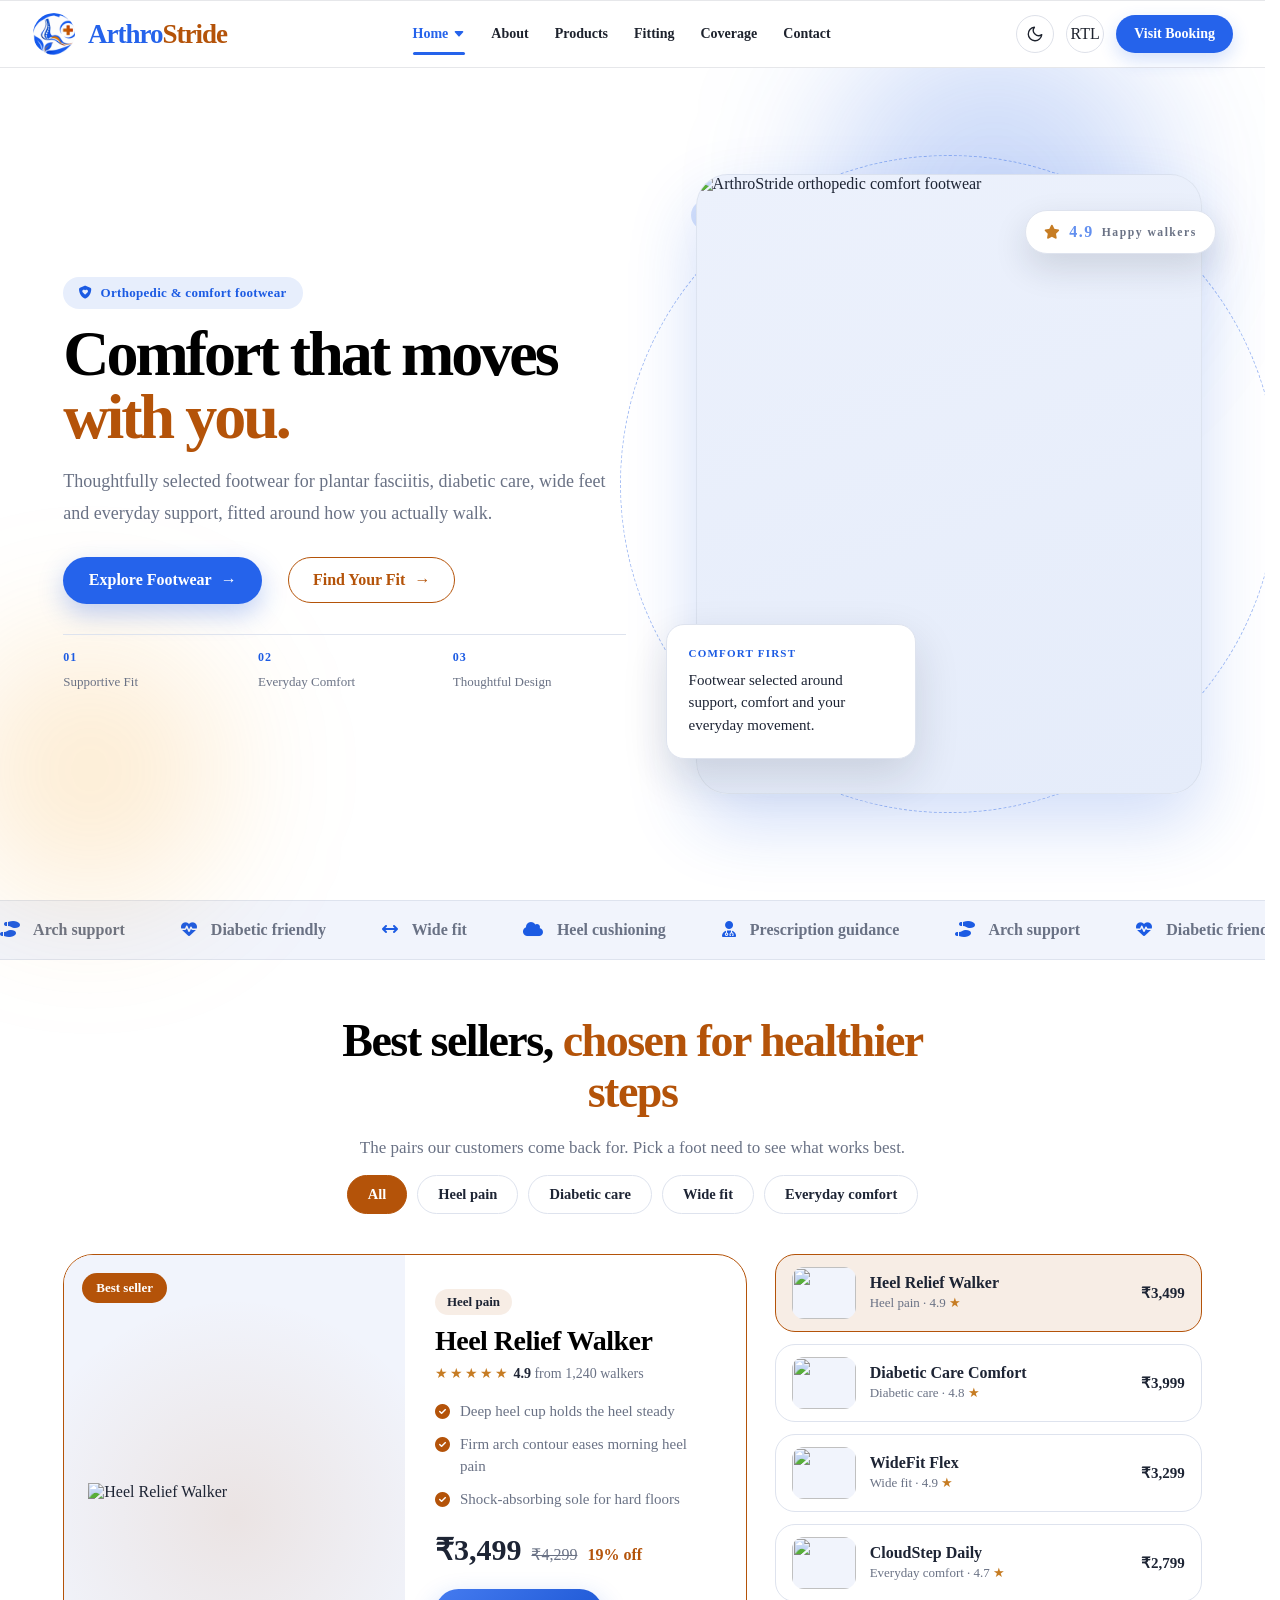
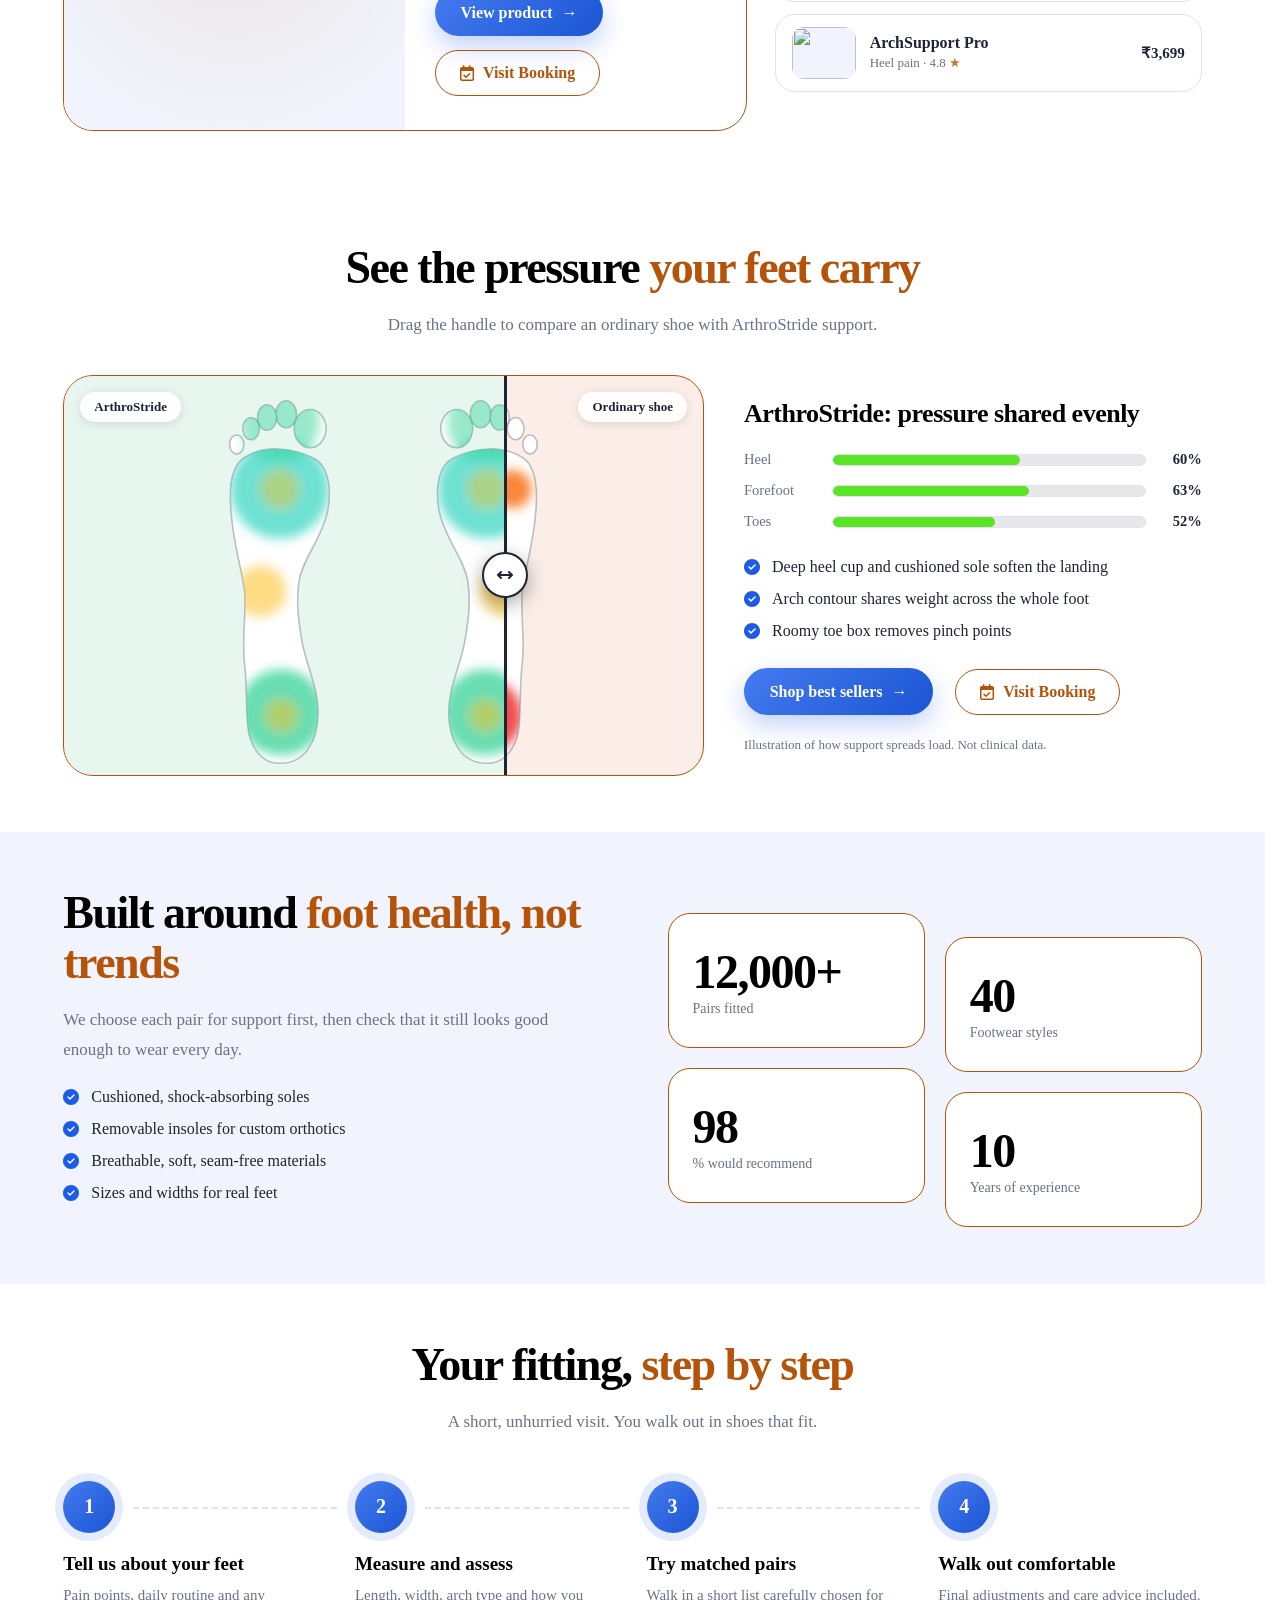
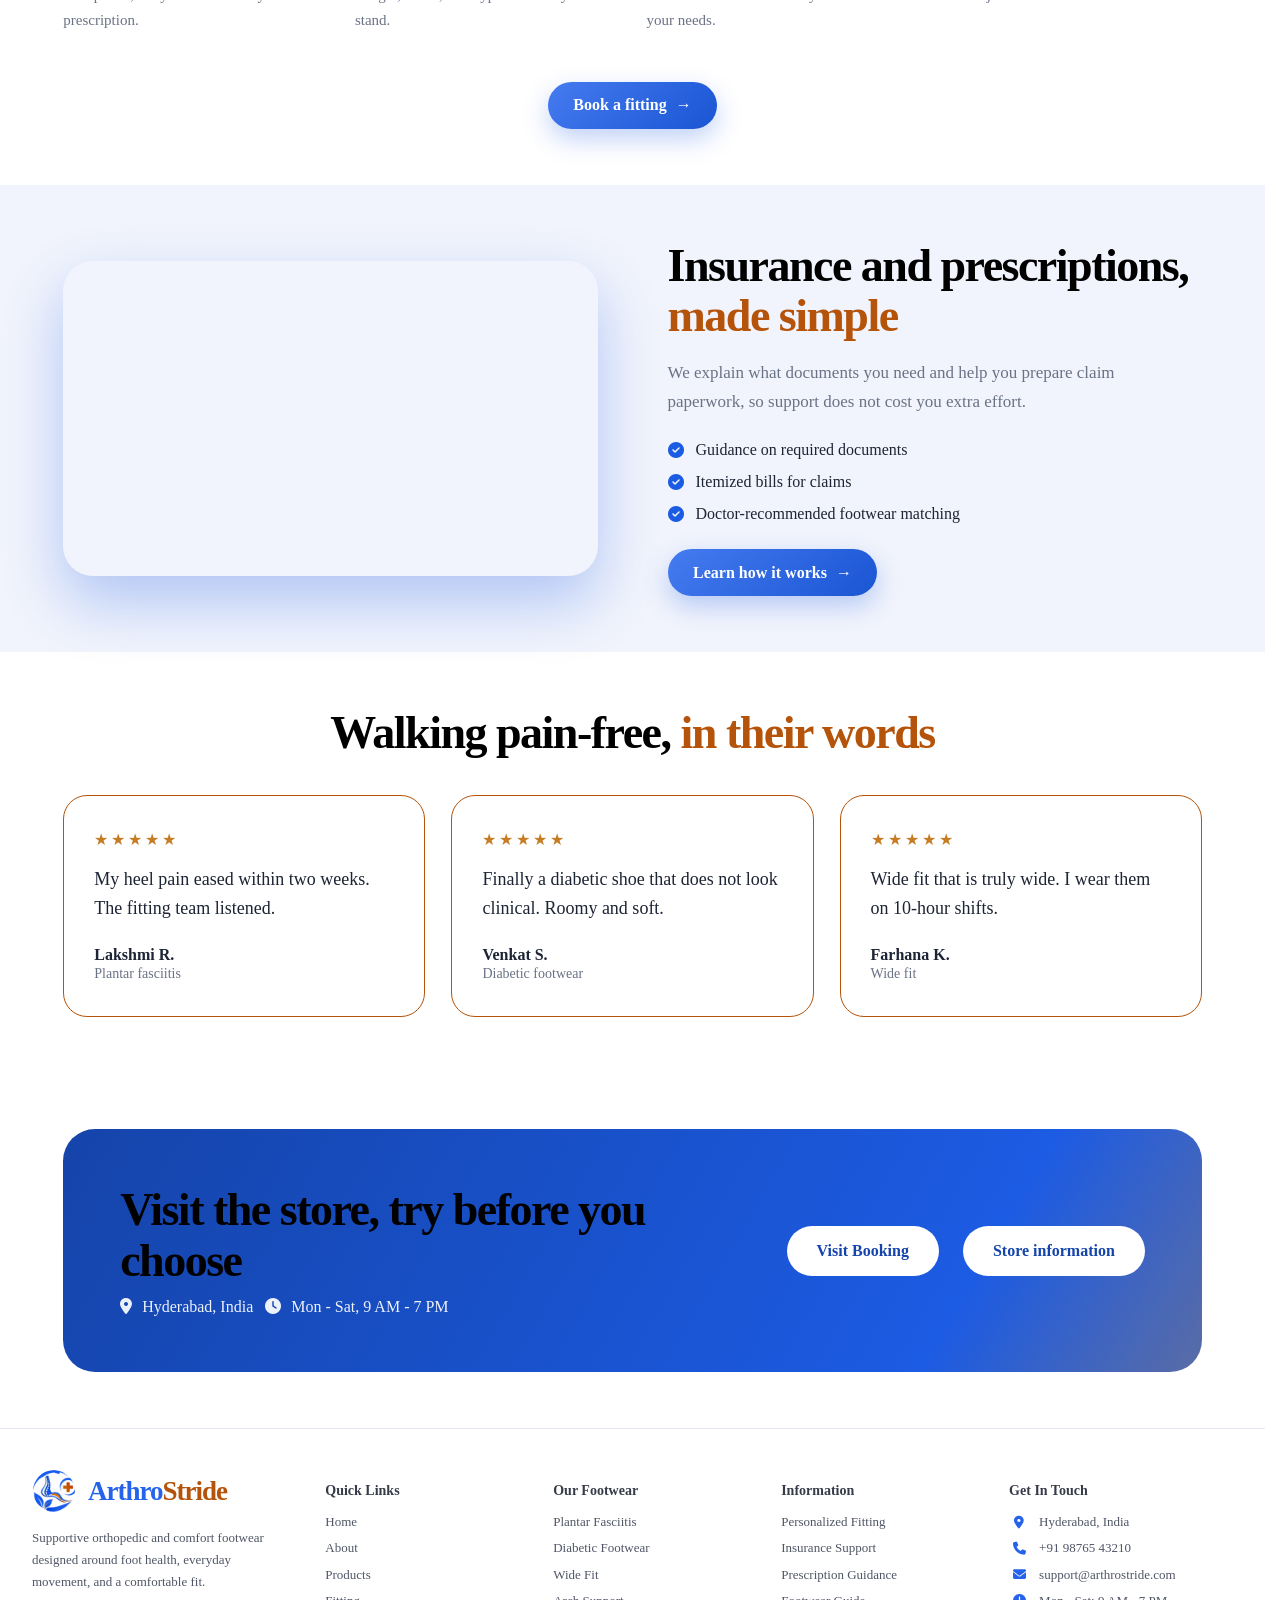
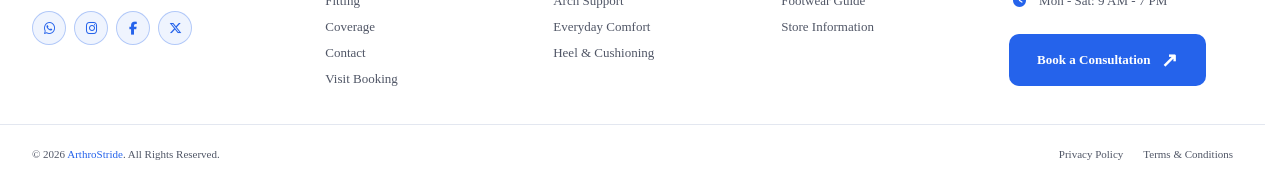
==== home-2.html @ 702bdd85 "Add ArthroStride application" ====
<!DOCTYPE html>
<html lang="en">

<head>
    <script>
        (function () {
            try {
                var d = document.documentElement;
                d.setAttribute('data-theme', localStorage.getItem('theme') === 'dark' ? 'dark' : 'light');
                d.setAttribute('dir', localStorage.getItem('rtl') === 'true' ? 'rtl' : 'ltr');
                d.style.colorScheme = d.getAttribute('data-theme');
            } catch (e) { }
        })();
    </script>
    <meta charset="UTF-8">
    <meta name="viewport" content="width=device-width, initial-scale=1.0, viewport-fit=cover">
    <meta name="description"
        content="ArthroStride orthopedic and comfort footwear designed for supportive everyday movement.">
    <title>ArthroStride | Home 2</title>
    <link rel="stylesheet" href="https://cdnjs.cloudflare.com/ajax/libs/font-awesome/6.5.2/css/all.min.css">
    <link rel="stylesheet" href="assets/css/style.css">
    <link rel="stylesheet" href="assets/css/theme.css">
    <link rel="stylesheet" href="assets/css/dark-mode.css">
    <link rel="stylesheet" href="assets/css/rtl.css">
    <link rel="stylesheet" href="assets/css/home-2.css">
    <link rel="icon" type="image/png" href="assets/images/arthrostride-logo-light.png">
    <link rel="apple-touch-icon" href="assets/images/arthrostride-logo-light.png">
    <script>
        (function () { try { var t = localStorage.getItem('theme') === 'dark' ? 'dark' : 'light'; var u = t === 'dark' ? 'assets/images/arthrostride-logo-dark.png' : 'assets/images/arthrostride-logo-light.png'; document.documentElement.setAttribute('data-theme', t); document.querySelectorAll('link[rel="icon"],link[rel="apple-touch-icon"]').forEach(function (l) { l.href = u }); } catch (e) { } })();
    </script>
    <link rel="stylesheet" href="assets/css/responsive.css">
</head>

<body>
    <header class="site-header">
        <div class="header-container">
            <a href="index.html" class="brand">
                <div class="brand-logo">
                    <img src="assets/images/arthrostride-logo-light.png" alt="ArthroStride Logo">
                </div>
                <div class="brand-text">
                    <div class="brand-name">
                        Arthro<span>Stride</span>
                    </div>
                </div>
            </a>
            <nav id="main-navigation" class="main-navigation" aria-label="Main Navigation">
                <div class="home-dropdown">
                    <button type="button" class="nav-link home-dropdown-toggle active" aria-current="page"
                        aria-expanded="false">
                        Home
                        <span class="home-chevron" aria-hidden="true">
                            <svg xmlns="http://www.w3.org/2000/svg" width="16" height="16" fill="currentColor"
                                class="bi bi-caret-down-fill" viewBox="0 0 16 16" focusable="false">
                                <path
                                    d="M7.247 11.14 2.451 5.658C1.885 5.013 2.345 4 3.204 4h9.592a1 1 0 0 1 .753 1.659l-4.796 5.48a1 1 0 0 1-1.506 0z" />
                            </svg>
                        </span>
                    </button>
                    <div class="home-dropdown-menu">
                        <a href="index.html" class="home-dropdown-link">
                            Home 1
                        </a>
                        <a href="home-2.html" class="home-dropdown-link active" aria-current="page">
                            Home 2
                        </a>
                    </div>
                </div>
                <a href="pages/about.html" class="nav-link">
                    About
                </a>
                <a href="pages/products.html" class="nav-link">
                    Products
                </a>
                <a href="pages/fitting-consultation.html" class="nav-link">
                    Fitting
                </a>
                <a href="pages/insurance-prescription.html" class="nav-link">
                    Coverage
                </a>
                <a href="pages/contact.html" class="nav-link">
                    Contact
                </a>
                <a href="pages/booking.html" class="nav-drawer-cta">Visit Booking</a>
            </nav>
            <div class="header-actions">
                <input class="theme-control-input" type="checkbox" id="theme-toggle" aria-label="Toggle dark mode">
                <label class="header-icon-btn theme-control-label" for="theme-toggle" title="Toggle dark mode"
                    aria-label="Toggle dark mode">
                    <svg class="theme-moon" viewBox="0 0 24 24" aria-hidden="true">
                        <path d="M21 12.79A9 9 0 1 1 11.21 3 7 7 0 0 0 21 12.79Z" fill="none" stroke="currentColor"
                            stroke-width="1.8" stroke-linecap="round" stroke-linejoin="round"></path>
                    </svg>
                    <svg class="theme-sun" viewBox="0 0 24 24" aria-hidden="true">
                        <circle cx="12" cy="12" r="4" fill="none" stroke="currentColor" stroke-width="1.8"></circle>
                        <path
                            d="M12 2v2M12 20v2M4.93 4.93l1.42 1.42M17.65 17.65l1.42 1.42M2 12h2M20 12h2M4.93 19.07l1.42-1.42M17.65 6.35l1.42-1.42"
                            fill="none" stroke="currentColor" stroke-width="1.8" stroke-linecap="round"></path>
                    </svg>
                </label>
                <input class="theme-control-input" type="checkbox" id="rtl-toggle" aria-label="Toggle RTL">
                <label class="header-icon-btn theme-control-label" for="rtl-toggle" title="Toggle RTL / LTR"
                    aria-label="Toggle RTL / LTR">
                    <span class="rtl-label-on">RTL</span>
                    <span class="rtl-label-off">LTR</span>
                </label>
                <a href="pages/booking.html" class="header-cta">
                    Visit Booking
                </a>
                <button type="button" class="nav-toggle" id="nav-toggle" aria-label="Open menu" aria-expanded="false"
                    aria-controls="main-navigation"><span></span><span></span><span></span></button>
            </div>
        </div>
    </header>
    <main class="premium-home">
        <section class="premium-hero">
            <span class="orb orb-1" aria-hidden="true"></span>
            <span class="orb orb-2" aria-hidden="true"></span>
            <div class="premium-hero-copy">
                <span class="premium-kicker"><i class="fa-solid fa-shield-heart"></i> Orthopedic &amp; comfort
                    footwear</span>
                <h1>Comfort that moves <em>with you.</em></h1>
                <p>Thoughtfully selected footwear for plantar fasciitis, diabetic care, wide feet and everyday support,
                    fitted around how you actually walk.</p>
                <div class="premium-actions">
                    <a href="pages/products.html" class="premium-primary">Explore Footwear <span>→</span></a>
                    <a href="pages/fitting-consultation.html" class="premium-text-link">Find Your Fit <span>→</span></a>
                </div>
                <div class="premium-proof">
                    <div><strong>01</strong><span>Supportive Fit</span></div>
                    <div><strong>02</strong><span>Everyday Comfort</span></div>
                    <div><strong>03</strong><span>Thoughtful Design</span></div>
                </div>
            </div>
            <div class="premium-hero-visual">
                <span class="hero-ring" aria-hidden="true"></span>
                <div class="premium-image-frame">
                    <!-- hero-stage: shoe image + shatter intro animation (HTML + CSS only).
                         To change the shoe, update BOTH the img src and --hero-shoe below. -->
                    <div class="hero-stage"
                        style="--hero-shoe:url('https://i.ibb.co/sdRPLGwQ/Chat-GPT-Image-Sep-28-2026-02-50-13-PM.png')">
                        <img src="https://i.ibb.co/sdRPLGwQ/Chat-GPT-Image-Sep-28-2026-02-50-13-PM.png"
                            alt="ArthroStride orthopedic comfort footwear" loading="eager">
                        <div class="hero-shards" aria-hidden="true">
                            <i style="--tx:-16%;--ty:-12%;--r:-7deg;--n:0"></i>
                            <i style="--tx:2%;--ty:-22%;--r:5deg;--n:1"></i>
                            <i style="--tx:18%;--ty:-14%;--r:8deg;--n:2"></i>
                            <i style="--tx:20%;--ty:14%;--r:-6deg;--n:3"></i>
                            <i style="--tx:2%;--ty:22%;--r:6deg;--n:4"></i>
                            <i style="--tx:-18%;--ty:15%;--r:-8deg;--n:5"></i>
                        </div>
                    </div>
                    <span class="shine" aria-hidden="true"></span>
                </div>
                <div class="premium-float-card">
                    <span>Comfort first</span>
                    <p>Footwear selected around support, comfort and your everyday movement.</p>
                </div>
                <div class="hero-badge"><i class="fa-solid fa-star"></i><b>4.9</b><small>Happy walkers</small></div>
            </div>
        </section>
        <div class="ph-marquee" aria-hidden="true">
            <div class="ph-marquee-track">
                <span><i class="fa-solid fa-shoe-prints"></i> Arch support</span>
                <span><i class="fa-solid fa-heart-pulse"></i> Diabetic friendly</span>
                <span><i class="fa-solid fa-arrows-left-right"></i> Wide fit</span>
                <span><i class="fa-solid fa-cloud"></i> Heel cushioning</span>
                <span><i class="fa-solid fa-user-doctor"></i> Prescription guidance</span>
                <span><i class="fa-solid fa-shoe-prints"></i> Arch support</span>
                <span><i class="fa-solid fa-heart-pulse"></i> Diabetic friendly</span>
                <span><i class="fa-solid fa-arrows-left-right"></i> Wide fit</span>
                <span><i class="fa-solid fa-cloud"></i> Heel cushioning</span>
                <span><i class="fa-solid fa-user-doctor"></i> Prescription guidance</span>
            </div>
        </div>
        <section class="ph-section bsl-section" id="best-sellers">
            <div class="ph-head reveal">
                <h2>Best sellers, <span>chosen for healthier steps</span></h2>
                <p>The pairs our customers come back for. Pick a foot need to see what works best.</p>
            </div>
            <div class="bsl-chips reveal" role="group" aria-label="Filter by foot need">
                <button type="button" class="bsl-chip is-on" data-f="all" aria-pressed="true">All</button>
                <button type="button" class="bsl-chip" data-f="heel" aria-pressed="false">Heel pain</button>
                <button type="button" class="bsl-chip" data-f="diabetic" aria-pressed="false">Diabetic care</button>
                <button type="button" class="bsl-chip" data-f="wide" aria-pressed="false">Wide fit</button>
                <button type="button" class="bsl-chip" data-f="everyday" aria-pressed="false">Everyday comfort</button>
            </div>
            <div class="bsl-grid reveal">
                <article class="bsl-spot" id="bsl-spot" aria-live="polite"></article>
                <ul class="bsl-list" id="bsl-list"></ul>
            </div>
            <script>
                (function () {
                    /* EDIT: replace names, prices, ratings, images and links with your real best sellers */
                    var P = [
                        {
                            id: 'heel', need: 'Heel pain', name: 'Heel Relief Walker', price: 3499, old: 4299, rate: 4.9, rev: 1240, img: 'https://i.pinimg.com/1200x/99/48/64/994864fc8df87464a35474e29fb6e75e.jpg', href: 'pages/products.html#plantar-fasciitis', svc: 'plantar-fasciitis',
                            why: ['Deep heel cup holds the heel steady', 'Firm arch contour eases morning heel pain', 'Shock-absorbing sole for hard floors']
                        },
                        {
                            id: 'diabetic', need: 'Diabetic care', name: 'Diabetic Care Comfort', price: 3999, old: 4799, rate: 4.8, rev: 860, img: 'https://i.pinimg.com/1200x/2c/51/cb/2c51cbd3a8c2dae006b1ca93285c48de.jpg', href: 'pages/products.html#diabetic-footwear', svc: 'diabetic-footwear',
                            why: ['Seam-free interior reduces pressure points', 'Roomy toe box, no rubbing', 'Removable insole for custom orthotics']
                        },
                        {
                            id: 'wide', need: 'Wide fit', name: 'WideFit Flex', price: 3299, old: 3899, rate: 4.9, rev: 970, img: 'https://i.pinimg.com/736x/a8/4b/de/a84bde0abb16bf8fe9512dececa9ad84.jpg', href: 'pages/products.html#wide-fit', svc: 'wide-fit',
                            why: ['Extra width and depth for broad feet', 'Soft stretch upper for bunions and swelling', 'Light enough for 10-hour shifts']
                        },
                        {
                            id: 'everyday', need: 'Everyday comfort', name: 'CloudStep Daily', price: 2799, old: 3399, rate: 4.7, rev: 1530, img: 'https://i.ibb.co/FLGYtmMB/Screenshot-2026-10-04-200902.png', href: 'pages/products.html#everyday-comfort', svc: 'orthopedic-footwear',
                            why: ['Light, flexible and breathable', 'Cushioned sole for long walks', 'Looks good enough for work']
                        },
                        {
                            id: 'heel', need: 'Heel pain', name: 'ArchSupport Pro', price: 3699, old: 4399, rate: 4.8, rev: 710, img: 'https://i.pinimg.com/1200x/ae/d9/58/aed95874a6d8d4b2463e07fae97ac43b.jpg', href: 'pages/products.html#arch-support', svc: 'plantar-fasciitis',
                            why: ['Structured insole spreads weight evenly', 'Stable heel counter', 'Made for flat and low arches']
                        }
                    ];
                    var spot = document.getElementById('bsl-spot'), list = document.getElementById('bsl-list'), chips = document.querySelectorAll('.bsl-chip');
                    var cur = P.slice(), sel = 0;
                    function inr(n) { return '\u20B9' + n.toLocaleString('en-IN'); }
                    function stars(r) { return '\u2605\u2605\u2605\u2605\u2605'.slice(0, Math.round(r)); }
                    function render() {
                        var p = cur[sel];
                        var off = Math.round((1 - p.price / p.old) * 100);
                        spot.classList.remove('swap'); void spot.offsetWidth; spot.classList.add('swap');
                        spot.innerHTML =
                            '<div class="bsl-photo"><span class="bsl-badge">Best seller</span><img src="' + p.img + '" alt="' + p.name + '" loading="lazy"></div>' +
                            '<div class="bsl-info"><span class="bsl-need">' + p.need + '</span><h3>' + p.name + '</h3>' +
                            '<p class="bsl-rate"><span aria-hidden="true">' + stars(p.rate) + '</span> <b>' + p.rate + '</b> from ' + p.rev.toLocaleString('en-IN') + ' walkers</p>' +
                            '<ul>' + p.why.map(function (w) { return '<li><i class="fa-solid fa-circle-check"></i> ' + w + '</li>'; }).join('') + '</ul>' +
                            '<p class="bsl-price"><b>' + inr(p.price) + '</b> <s>' + inr(p.old) + '</s> <em>' + off + '% off</em></p>' +
                            '<div class="bsl-actions"><a class="premium-primary" href="' + p.href + '">View product <span>\u2192</span></a>' +
                            '<a class="ph-book-btn" href="pages/booking.html?service=' + p.svc + '"><i class="fa-regular fa-calendar-check" aria-hidden="true"></i> Visit Booking</a></div></div>';
                        list.innerHTML = cur.map(function (q, i) {
                            return '<li><button type="button" class="bsl-item' + (i === sel ? ' is-on' : '') + '" data-i="' + i + '" aria-pressed="' + (i === sel) + '">' +
                                '<img src="' + q.img + '" alt="" loading="lazy">' +
                                '<span><b>' + q.name + '</b><small>' + q.need + ' \u00B7 ' + q.rate + ' <span class="bsl-star">\u2605</span></small></span><strong>' + inr(q.price) + '</strong></button></li>';
                        }).join('');
                    }
                    list.addEventListener('click', function (e) {
                        var b = e.target.closest('.bsl-item'); if (!b) return;
                        sel = +b.dataset.i; render();
                        var again = list.querySelector('.is-on'); if (again) again.focus();
                    });
                    chips.forEach(function (c) {
                        c.addEventListener('click', function () {
                            chips.forEach(function (x) { var on = x === c; x.classList.toggle('is-on', on); x.setAttribute('aria-pressed', on); });
                            cur = c.dataset.f === 'all' ? P.slice() : P.filter(function (p) { return p.id === c.dataset.f; });
                            sel = 0; render();
                        });
                    });
                    render();
                })();
            </script>
        </section>
        <section class="ph-section fp-section" id="pressure-map">
            <div class="ph-head reveal">
                <h2>See the pressure <span>your feet carry</span></h2>
                <p>Drag the handle to compare an ordinary shoe with ArthroStride support.</p>
            </div>
            <div class="fp-grid reveal">
                <div class="fp-stage" id="fp-stage">
                    <svg class="fp-defs" width="0" height="0" aria-hidden="true" focusable="false">
                        <defs>
                            <clipPath id="fp-ft">
                                <path
                                    d="M50 238C34 238 26 224 26 206C26 190 33 178 36 162C38 150 40 138 38 124C36 110 24 98 20 80C17 64 20 50 30 46C42 40 60 38 72 46C82 52 82 70 80 86C78 104 74 116 72 130C71 146 74 160 72 176C70 196 72 214 68 224C64 234 58 238 50 238Z" />
                                <ellipse cx="31" cy="28" rx="10" ry="12" />
                                <ellipse cx="46" cy="19" rx="6.5" ry="8.5" />
                                <ellipse cx="58" cy="21" rx="6" ry="8" />
                                <ellipse cx="68" cy="28" rx="5.2" ry="7" />
                                <ellipse cx="77" cy="38" rx="4.5" ry="6" />
                            </clipPath>
                            <filter id="fp-blur" x="-30%" y="-30%" width="160%" height="160%">
                                <feGaussianBlur stdDeviation="3.5" />
                            </filter>
                            <g id="fp-ord" filter="url(#fp-blur)">
                                <circle cx="49" cy="208" r="23" fill="#ef4444" opacity="0.95" />
                                <circle cx="32" cy="66" r="17" fill="#ef4444" opacity="0.9" />
                                <circle cx="66" cy="66" r="12" fill="#f97316" opacity="0.85" />
                                <circle cx="31" cy="28" r="9" fill="#f97316" opacity="0.9" />
                                <circle cx="70" cy="125" r="7" fill="#fde68a" opacity="0.45" />
                            </g>
                            <g id="fp-art" filter="url(#fp-blur)">
                                <circle cx="49" cy="206" r="27" fill="#34d399" opacity="0.75" />
                                <circle cx="49" cy="208" r="10" fill="#fbbf24" opacity="0.5" />
                                <circle cx="50" cy="66" r="31" fill="#2dd4bf" opacity="0.7" />
                                <circle cx="50" cy="66" r="12" fill="#fbbf24" opacity="0.45" />
                                <circle cx="50" cy="24" r="25" fill="#34d399" opacity="0.5" />
                                <circle cx="62" cy="130" r="16" fill="#fbbf24" opacity="0.55" />
                            </g>
                        </defs>
                    </svg>
                    <div class="fp-layer fp-base">
                        <svg viewBox="0 0 400 250" aria-hidden="true" focusable="false">
                            <g transform="translate(215 5)">
                                <g class="fp-foot fp-foot-o" stroke-width="1">
                                    <path
                                        d="M50 238C34 238 26 224 26 206C26 190 33 178 36 162C38 150 40 138 38 124C36 110 24 98 20 80C17 64 20 50 30 46C42 40 60 38 72 46C82 52 82 70 80 86C78 104 74 116 72 130C71 146 74 160 72 176C70 196 72 214 68 224C64 234 58 238 50 238Z" />
                                    <ellipse cx="31" cy="28" rx="10" ry="12" />
                                    <ellipse cx="46" cy="19" rx="6.5" ry="8.5" />
                                    <ellipse cx="58" cy="21" rx="6" ry="8" />
                                    <ellipse cx="68" cy="28" rx="5.2" ry="7" />
                                    <ellipse cx="77" cy="38" rx="4.5" ry="6" />
                                </g>
                            </g>
                            <g transform="translate(185 5) scale(-1 1)">
                                <g class="fp-foot fp-foot-o" stroke-width="1">
                                    <path
                                        d="M50 238C34 238 26 224 26 206C26 190 33 178 36 162C38 150 40 138 38 124C36 110 24 98 20 80C17 64 20 50 30 46C42 40 60 38 72 46C82 52 82 70 80 86C78 104 74 116 72 130C71 146 74 160 72 176C70 196 72 214 68 224C64 234 58 238 50 238Z" />
                                    <ellipse cx="31" cy="28" rx="10" ry="12" />
                                    <ellipse cx="46" cy="19" rx="6.5" ry="8.5" />
                                    <ellipse cx="58" cy="21" rx="6" ry="8" />
                                    <ellipse cx="68" cy="28" rx="5.2" ry="7" />
                                    <ellipse cx="77" cy="38" rx="4.5" ry="6" />
                                </g>
                            </g>
                            <g transform="translate(215 5)">
                                <g clip-path="url(#fp-ft)">
                                    <use href="#fp-ord" />
                                </g>
                            </g>
                            <g transform="translate(185 5) scale(-1 1)">
                                <g clip-path="url(#fp-ft)">
                                    <use href="#fp-ord" />
                                </g>
                            </g>
                        </svg>
                    </div>
                    <div class="fp-layer fp-top">
                        <svg viewBox="0 0 400 250" aria-hidden="true" focusable="false">
                            <rect class="fp-bg-a" width="400" height="250" />
                            <g transform="translate(215 5)">
                                <g class="fp-foot fp-foot-a" stroke-width="1">
                                    <path
                                        d="M50 238C34 238 26 224 26 206C26 190 33 178 36 162C38 150 40 138 38 124C36 110 24 98 20 80C17 64 20 50 30 46C42 40 60 38 72 46C82 52 82 70 80 86C78 104 74 116 72 130C71 146 74 160 72 176C70 196 72 214 68 224C64 234 58 238 50 238Z" />
                                    <ellipse cx="31" cy="28" rx="10" ry="12" />
                                    <ellipse cx="46" cy="19" rx="6.5" ry="8.5" />
                                    <ellipse cx="58" cy="21" rx="6" ry="8" />
                                    <ellipse cx="68" cy="28" rx="5.2" ry="7" />
                                    <ellipse cx="77" cy="38" rx="4.5" ry="6" />
                                </g>
                            </g>
                            <g transform="translate(185 5) scale(-1 1)">
                                <g class="fp-foot fp-foot-a" stroke-width="1">
                                    <path
                                        d="M50 238C34 238 26 224 26 206C26 190 33 178 36 162C38 150 40 138 38 124C36 110 24 98 20 80C17 64 20 50 30 46C42 40 60 38 72 46C82 52 82 70 80 86C78 104 74 116 72 130C71 146 74 160 72 176C70 196 72 214 68 224C64 234 58 238 50 238Z" />
                                    <ellipse cx="31" cy="28" rx="10" ry="12" />
                                    <ellipse cx="46" cy="19" rx="6.5" ry="8.5" />
                                    <ellipse cx="58" cy="21" rx="6" ry="8" />
                                    <ellipse cx="68" cy="28" rx="5.2" ry="7" />
                                    <ellipse cx="77" cy="38" rx="4.5" ry="6" />
                                </g>
                            </g>
                            <g transform="translate(215 5)">
                                <g clip-path="url(#fp-ft)">
                                    <use href="#fp-art" />
                                </g>
                            </g>
                            <g transform="translate(185 5) scale(-1 1)">
                                <g clip-path="url(#fp-ft)">
                                    <use href="#fp-art" />
                                </g>
                            </g>
                        </svg>
                    </div>
                    <span class="fp-tag fp-tag-a">ArthroStride</span>
                    <span class="fp-tag fp-tag-o">Ordinary shoe</span>
                    <span class="fp-line" aria-hidden="true"><i class="fa-solid fa-arrows-left-right"></i></span>
                    <input type="range" id="fp-range" min="0" max="100" value="0"
                        aria-label="Compare ordinary shoe and ArthroStride">
                </div>
                <div class="fp-side">
                    <h3 id="fp-verdict">Ordinary shoe</h3>
                    <div class="fp-bars">
                        <div><span>Heel</span>
                            <div class="fp-track"><i data-bar="0"></i></div><b data-val="0"></b>
                        </div>
                        <div><span>Forefoot</span>
                            <div class="fp-track"><i data-bar="1"></i></div><b data-val="1"></b>
                        </div>
                        <div><span>Toes</span>
                            <div class="fp-track"><i data-bar="2"></i></div><b data-val="2"></b>
                        </div>
                    </div>
                    <ul class="ph-list">
                        <li><i class="fa-solid fa-circle-check"></i> Deep heel cup and cushioned sole soften the landing
                        </li>
                        <li><i class="fa-solid fa-circle-check"></i> Arch contour shares weight across the whole foot
                        </li>
                        <li><i class="fa-solid fa-circle-check"></i> Roomy toe box removes pinch points</li>
                    </ul>
                    <div class="fp-actions">
                        <a href="pages/products.html" class="premium-primary">Shop best sellers <span>→</span></a>
                        <a href="pages/booking.html" class="ph-book-btn"><i class="fa-regular fa-calendar-check"
                                aria-hidden="true"></i> Visit Booking</a>
                    </div>
                    <p class="fp-note">Illustration of how support spreads load. Not clinical data.</p>
                </div>
            </div>
            <script>
                (function () {
                    var stage = document.getElementById('fp-stage'), range = document.getElementById('fp-range');
                    var bars = document.querySelectorAll('[data-bar]'), vals = document.querySelectorAll('[data-val]'), verdict = document.getElementById('fp-verdict');
                    var from = [92, 86, 78], to = [46, 52, 40];
                    function set(a) {
                        stage.style.setProperty('--a', a + '%');
                        range.value = a;
                        bars.forEach(function (b, i) {
                            var v = Math.round(from[i] + (to[i] - from[i]) * a / 100);
                            b.style.width = v + '%';
                            b.style.background = 'hsl(' + Math.round(6 + 140 * a / 100) + ',78%,52%)';
                            vals[i].textContent = v + '%';
                        });
                        verdict.textContent = a < 34 ? 'Ordinary shoe: pressure piles up' : a < 67 ? 'Support starts to spread the load' : 'ArthroStride: pressure shared evenly';
                    }
                    range.addEventListener('input', function () { done = true; set(+range.value); });
                    var done = false;
                    set(0);
                    if (window.matchMedia('(prefers-reduced-motion: reduce)').matches) { set(60); return; }
                    var io = new IntersectionObserver(function (e) {
                        if (!e[0].isIntersecting) return; io.disconnect();
                        var t0 = null;
                        (function step(ts) {
                            if (done) return; t0 = t0 || ts;
                            var p = Math.min((ts - t0 - 600) / 2600, 1);
                            if (p > 0) set(Math.round(100 * (1 - Math.pow(1 - p, 3))));
                            if (p < 1) requestAnimationFrame(step);
                        })(performance.now());
                    }, { threshold: .5 });
                    io.observe(stage);
                })();
            </script>
        </section>
        <section class="ph-section ph-alt">
            <div class="ph-split">
                <div class="reveal">
                    <h2>Built around <span>foot health, not trends</span></h2>
                    <p class="ph-lead">We choose each pair for support first, then check that it still looks good enough
                        to wear every day.</p>
                    <ul class="ph-list">
                        <li><i class="fa-solid fa-circle-check"></i> Cushioned, shock-absorbing soles</li>
                        <li><i class="fa-solid fa-circle-check"></i> Removable insoles for custom orthotics</li>
                        <li><i class="fa-solid fa-circle-check"></i> Breathable, soft, seam-free materials</li>
                        <li><i class="fa-solid fa-circle-check"></i> Sizes and widths for real feet</li>
                    </ul>
                </div>
                <div class="ph-stats reveal">
                    <div><b data-count="12000">0</b><span>Pairs fitted</span></div>
                    <div><b data-count="40">0</b><span>Footwear styles</span></div>
                    <div><b data-count="98">0</b><span>% would recommend</span></div>
                    <div><b data-count="10">0</b><span>Years of experience</span></div>
                </div>
            </div>
        </section>
        <section class="ph-section">
            <div class="ph-head reveal">
                <h2>Your fitting, <span>step by step</span></h2>
                <p>A short, unhurried visit. You walk out in shoes that fit.</p>
            </div>
            <div class="ph-steps">
                <div class="ph-step reveal"><b>1</b>
                    <h3>Tell us about your feet</h3>
                    <p>Pain points, daily routine and any prescription.</p>
                </div>
                <div class="ph-step reveal"><b>2</b>
                    <h3>Measure and assess</h3>
                    <p>Length, width, arch type and how you stand.</p>
                </div>
                <div class="ph-step reveal"><b>3</b>
                    <h3>Try matched pairs</h3>
                    <p>Walk in a short list carefully chosen for your needs.</p>
                </div>
                <div class="ph-step reveal"><b>4</b>
                    <h3>Walk out comfortable</h3>
                    <p>Final adjustments and care advice included.</p>
                </div>
            </div>
            <div class="ph-center reveal"><a href="pages/fitting-consultation.html" class="premium-primary">Book a
                    fitting <span>→</span></a></div>
        </section>
        <section class="ph-section ph-alt">
            <div class="ph-split">
                <div class="ph-panel reveal">
                    <i class="fa-solid fa-file-medical"></i>
                    <h3>Prescription guidance</h3>
                    <p>Bring your doctor's note and we will match it to footwear that follows the recommendation.</p>
                </div>
                <div class="reveal">
                    <h2>Insurance and prescriptions, <span>made simple</span></h2>
                    <p class="ph-lead">We explain what documents you need and help you prepare claim paperwork, so
                        support does not cost you extra effort.</p>
                    <ul class="ph-list">
                        <li><i class="fa-solid fa-circle-check"></i> Guidance on required documents</li>
                        <li><i class="fa-solid fa-circle-check"></i> Itemized bills for claims</li>
                        <li><i class="fa-solid fa-circle-check"></i> Doctor-recommended footwear matching</li>
                    </ul>
                    <a href="pages/insurance-prescription.html" class="premium-text-link">Learn how it works
                        <span>→</span></a>
                </div>
            </div>
        </section>
        <section class="ph-section">
            <div class="ph-head reveal">
                <h2>Walking pain-free, <span>in their words</span></h2>
            </div>
            <div class="ph-grid ph-cols-3">
                <figure class="ph-quote reveal">
                    <div class="stars">★★★★★</div>
                    <blockquote> My heel pain eased within two weeks. The fitting team listened.</blockquote>
                    <figcaption><b>Lakshmi R.</b><span>Plantar fasciitis</span></figcaption>
                </figure>
                <figure class="ph-quote reveal">
                    <div class="stars">★★★★★</div>
                    <blockquote>Finally a diabetic shoe that does not look clinical. Roomy and soft.</blockquote>
                    <figcaption><b>Venkat S.</b><span>Diabetic footwear</span></figcaption>
                </figure>
                <figure class="ph-quote reveal">
                    <div class="stars">★★★★★</div>
                    <blockquote>Wide fit that is truly wide. I wear them on 10-hour shifts.</blockquote>
                    <figcaption><b>Farhana K.</b><span>Wide fit</span></figcaption>
                </figure>
            </div>
        </section>
        <section class="ph-section">
            <div class="ph-cta reveal">
                <div>
                    <h2>Visit the store, try before you choose</h2>
                    <p><i class="fa-solid fa-location-dot"></i> Hyderabad, India &nbsp; <i
                            class="fa-solid fa-clock"></i> Mon - Sat, 9 AM - 7 PM</p>
                </div>
                <div class="ph-cta-actions">
                    <a href="pages/booking.html" class="ph-cta-btn">Visit Booking</a>
                    <a href="pages/contact.html" class="ph-cta-link">Store information</a>
                </div>
            </div>
        </section>
    </main>
    <script>
        (function () {
            var d = document.documentElement; d.classList.add('js-anim');
            var els = document.querySelectorAll('.reveal');
            var io = new IntersectionObserver(function (es) {
                es.forEach(function (e) {
                    if (!e.isIntersecting) return;
                    e.target.classList.add('in'); io.unobserve(e.target);
                    e.target.querySelectorAll('[data-count]').forEach(count);
                    if (e.target.hasAttribute('data-count')) count(e.target);
                });
            }, { threshold: 0.15 });
            els.forEach(function (el, i) { el.style.transitionDelay = (i % 3) * 90 + 'ms'; io.observe(el); });
            function count(n) {
                var t = +n.dataset.count, s = null;
                (function step(ts) {
                    s = s || ts; var p = Math.min((ts - s) / 1400, 1);
                    n.textContent = Math.floor(t * (1 - Math.pow(1 - p, 3))).toLocaleString('en-IN') + (p === 1 && t >= 1000 ? '+' : '');
                    if (p < 1) requestAnimationFrame(step);
                })(performance.now());
            }
            var v = document.querySelector('.premium-hero-visual'), f = document.querySelector('.premium-image-frame');
            if (v && f && matchMedia('(hover:hover)').matches) {
                v.addEventListener('mousemove', function (e) {
                    var r = v.getBoundingClientRect(), x = (e.clientX - r.left) / r.width - .5, y = (e.clientY - r.top) / r.height - .5;
                    f.style.transform = 'perspective(900px) rotateY(' + x * 8 + 'deg) rotateX(' + -y * 8 + 'deg)';
                });
                v.addEventListener('mouseleave', function () { f.style.transform = ''; });
            }
        })();
    </script>
    <footer class="site-footer">
        <div class="footer-container">

            <div class="footer-brand">
                <a href="index.html" class="footer-brand-link">
                    <div class="footer-brand-logo">
                        <img src="assets/images/arthrostride-logo-light.png" alt="ArthroStride Logo">
                    </div>
                    <div class="footer-brand-text">
                        <div class="footer-brand-name">
                            Arthro<span>Stride</span>
                        </div>
                    </div>
                </a>
                <p class="footer-description">
                    Supportive orthopedic and comfort footwear designed
                    around foot health, everyday movement, and a
                    comfortable fit.
                </p>

                <div class="footer-socials">
                    <a href="#" aria-label="WhatsApp">
                        <i class="fa-brands fa-whatsapp"></i>
                    </a>
                    <a href="#" aria-label="Instagram">
                        <i class="fa-brands fa-instagram"></i>
                    </a>
                    <a href="#" aria-label="Facebook">
                        <i class="fa-brands fa-facebook-f"></i>
                    </a>
                    <a href="#" aria-label="Twitter X">
                        <i class="fa-brands fa-x-twitter"></i>
                    </a>
                </div>
            </div>

            <div class="footer-column">
                <h3>
                    Quick Links
                </h3>
                <a href="index.html">Home</a>
                <a href="pages/about.html">About</a>
                <a href="pages/products.html">Products</a>
                <a href="pages/fitting-consultation.html">Fitting</a>
                <a href="pages/insurance-prescription.html">Coverage</a>
                <a href="pages/contact.html">Contact</a>
                <a href="pages/booking.html">Visit Booking</a>
            </div>

            <div class="footer-column">
                <h3>
                    Our Footwear
                </h3>
                <a href="pages/products.html#plantar-fasciitis">
                    Plantar Fasciitis
                </a>
                <a href="pages/products.html#diabetic-footwear">
                    Diabetic Footwear
                </a>
                <a href="pages/products.html#wide-fit">
                    Wide Fit
                </a>
                <a href="pages/products.html#arch-support">
                    Arch Support
                </a>
                <a href="pages/products.html#everyday-comfort">
                    Everyday Comfort
                </a>
                <a href="pages/products.html#heel-cushioning">
                    Heel &amp; Cushioning
                </a>
            </div>

            <div class="footer-column">
                <h3>
                    Information
                </h3>
                <a href="pages/fitting-consultation.html">
                    Personalized Fitting
                </a>
                <a href="pages/insurance-prescription.html">
                    Insurance Support
                </a>
                <a href="pages/insurance-prescription.html">
                    Prescription Guidance
                </a>
                <a href="pages/products.html">
                    Footwear Guide
                </a>
                <a href="pages/contact.html">
                    Store Information
                </a>
            </div>

            <div class="footer-column footer-contact">
                <h3>
                    Get In Touch
                </h3>
                <p>
                    <span class="footer-contact-icon">
                        <i class="fa-solid fa-location-dot"></i>
                    </span>
                    Hyderabad, India
                </p>
                <p>
                    <span class="footer-contact-icon">
                        <i class="fa-solid fa-phone"></i>
                    </span>
                    +91 98765 43210
                </p>
                <p>
                    <span class="footer-contact-icon">
                        <i class="fa-solid fa-envelope"></i>
                    </span>
                    support@arthrostride.com
                </p>
                <p>
                    <span class="footer-contact-icon">
                        <i class="fa-solid fa-clock"></i>
                    </span>
                    Mon - Sat: 9 AM - 7 PM
                </p>
                <a href="pages/fitting-consultation.html" class="footer-book-button">
                    Book a Consultation
                    <span>↗</span>
                </a>
            </div>
        </div>

        <div class="footer-bottom">
            <div class="footer-bottom-container">
                <p>
                    &copy; 2026
                    <span>ArthroStride</span>.
                    All Rights Reserved.
                </p>
                <div class="footer-legal">
                    <a href="#">
                        Privacy Policy
                    </a>
                    <a href="#">
                        Terms &amp; Conditions
                    </a>
                </div>
            </div>
        </div>
    </footer>
    <script src="assets/js/main.js"></script>
</body>

</html>
---- assets/css/style.css ----
* {
    margin: 0;
    padding: 0;

    box-sizing: border-box;
}


html {
    width: 100%;
    min-height: 100%;

    scroll-behavior: smooth;

    /* Reserve scrollbar space on every page so the header and footer
       sit at exactly the same horizontal position on all pages */
    scrollbar-gutter: stable;
}


body {
    width: 100%;
    min-height: 100vh;

    margin: 0;

    font-family:
        "Playfair Display", serif;

    color: #1d222d;

    background: #ffffff;
}


/* =========================================================
   HEADER
========================================================= */

.site-header {
    width: 100%;

    height: 68px;

    background: #ffffff;

    border-top: 1px solid #e6e7ea;

    border-bottom: 1px solid #e6e7ea;

    position: sticky;

    top: 0;

    z-index: 1000;
}

.header-container {
    width: calc(100% - 48px);

    max-width: 1450px;

    height: 100%;

    margin: 0 auto;

    display: flex;

    align-items: center;

    gap: 16px;
}


/* =========================================================
   BRAND
========================================================= */

.brand {
    display: flex;

    align-items: center;

    gap: 8px;

    flex-shrink: 0;

    text-decoration: none;

    color: #161922;
}


/* =========================================================
   LOGO CIRCLE
========================================================= */

.brand-logo {
    width: 38px;

    height: 38px;

    flex: 0 0 38px;

    border-radius: 50%;

    overflow: hidden;

    background: #ffffff;

    border: 1px solid #dfe3ec;

    display: flex;

    align-items: center;

    justify-content: center;
}


.brand-logo img {
    width: 100%;

    height: 100%;

    display: block;

    object-fit: contain;

    padding: 3px;

    border-radius: 50%;
}


/* =========================================================
   BRAND TEXT
========================================================= */

.brand-text {
    display: flex;

    flex-direction: column;

    justify-content: center;

    gap: 5px;
}


.brand-name {
    font-size: 22px;

    line-height: 1;

    font-weight: 800;

    letter-spacing: -1px;

    white-space: nowrap;

    color: #161922;
}


.brand-name span {
    color: #2563eb;
}


.brand-tagline {
    font-size: 11px;

    line-height: 1;

    font-weight: 700;

    letter-spacing: 1.5px;

    white-space: nowrap;

    color: #5e6575;
}


/* =========================================================
   NAVIGATION
========================================================= */

.main-navigation {
    height: 100%;

    flex: 1;

    min-width: 0;

    display: flex;

    align-items: center;

    justify-content: center;

    gap: 26px;
}


.nav-link {
    height: 100%;

    position: relative;

    display: flex;

    align-items: center;

    color: #1d222d;

    text-decoration: none;

    font-size: 14px;

    font-weight: 600;

    white-space: nowrap;

    transition:
        color 0.2s ease;
}


.nav-link:hover {
    color: #2563eb;
}


.nav-link.active {
    color: #2563eb;
}


/* Active Navigation Line */

.nav-link.active::after {
    content: "";

    position: absolute;

    left: 0;

    right: 0;

    bottom: 12px;

    height: 3px;

    border-radius: 5px;

    background: #2563eb;
}


/* =========================================================
   HEADER ACTIONS
========================================================= */

.header-actions {
    display: flex;

    align-items: center;

    gap: 12px;

    flex-shrink: 0;
}


/* =========================================================
   DARK MODE + RTL BUTTON
========================================================= */

.header-icon-btn {
    width: 38px;

    height: 38px;

    flex: 0 0 38px;

    padding: 0;

    border: 1px solid #dee1e9;

    border-radius: 50%;

    background: #ffffff;

    color: #1d222d;

    display: flex;

    align-items: center;

    justify-content: center;

    cursor: pointer;

    transition:
        color 0.2s ease,
        border-color 0.2s ease,
        background 0.2s ease;
}


.header-icon-btn:hover {
    color: #2563eb;

    border-color: #2563eb;
}


.header-icon-btn svg {
    width: 18px;

    height: 18px;
}


/* =========================================================
   VISIT BOOKING BUTTON
========================================================= */

.header-cta {
    height: 38px;

    padding: 0 18px;

    flex-shrink: 0;

    border-radius: 25px;

    background: #2563eb;

    color: #ffffff;

    text-decoration: none;

    display: flex;

    align-items: center;

    justify-content: center;

    font-size: 14px;

    font-weight: 700;

    white-space: nowrap;

    box-shadow:
        0 7px 18px rgba(37, 99, 235, 0.20);

    transition:
        background 0.2s ease,
        transform 0.2s ease,
        box-shadow 0.2s ease;
}


.header-cta:hover {
    background: #184ec2;

    transform: translateY(-1px);

    box-shadow:
        0 9px 22px rgba(37, 99, 235, 0.25);
}


/* =========================================================
   HERO SECTION
========================================================= */

.hero-section {
    width: 100%;

    min-height: 665px;

    position: relative;

    display: flex;

    align-items: center;

    background:
        linear-gradient(90deg,
            rgba(9, 12, 20, 0.94) 0%,
            rgba(9, 12, 20, 0.80) 43%,
            rgba(9, 12, 20, 0.48) 75%,
            rgba(9, 12, 20, 0.25) 100%);

    overflow: hidden;
}


/* Hero background image */

.hero-section::before {
    content: "";

    position: absolute;

    inset: 0;

    background-image:
        url("https://i.ibb.co/RkqsyNJC/Chat-GPT-Image-Sep-27-2026-10-25-40-PM.png");

    background-size: cover;

    background-position: center;

    /* Keep the image above the section background in both themes */
    z-index: 0;
}


/* Hero overlay */

.hero-section::after {
    content: "";

    position: absolute;

    inset: 0;
    background:
        linear-gradient(0deg,
            rgba(17, 23, 39, 0.55) 0%,
            rgba(17, 23, 39, 0) 38%),
        linear-gradient(90deg,
            rgba(17, 23, 39, 0.82) 0%,
            rgba(17, 23, 39, 0.62) 40%,
            rgba(17, 23, 39, 0.28) 70%,
            rgba(17, 23, 39, 0.08) 100%);
    z-index: 1;
}


/* Keep all hero content above the image and overlay */

.hero-container {
    position: relative;
    z-index: 2;
}


/* =========================================================
   HERO CONTAINER
========================================================= */

.hero-container {
    width: calc(100% - 48px);

    max-width: 1450px;

    margin: 0 auto;
}


/* =========================================================
   HERO CONTENT
========================================================= */

.hero-content {
    width: 760px;

    max-width: 100%;

    padding-top: 20px;

    color: #ffffff;
}


/* =========================================================
   HERO BADGE
========================================================= */

.hero-badge {
    width: fit-content;

    display: flex;

    align-items: center;

    gap: 10px;

    padding: 11px 20px;

    margin-bottom: 28px;

    border: 1px solid rgba(58, 115, 239, 0.45);

    border-radius: 30px;

    background:
        rgba(19, 63, 157, 0.20);

    color: #628fef;

    font-size: 14px;

    font-weight: 700;

    letter-spacing: 1.5px;
}


.hero-badge-icon {
    font-size: 15px;

    color: #628fef;
}


/* =========================================================
   HERO TITLE
========================================================= */

.hero-title {
    margin: 0;

    font-size: clamp(55px, 5vw, 78px);

    line-height: 0.98;

    font-weight: 800;

    letter-spacing: -3px;

    color: #ffffff;
}


.hero-title span {
    display: block;

    margin-top: 5px;

    background:
        linear-gradient(90deg, #6d97f2 0%, #6d97f2 42%, #f5970a 58%, #f5970a 100%);

    -webkit-background-clip: text;

    -webkit-text-fill-color: transparent;

    background-clip: text;
}


/* =========================================================
   HERO DESCRIPTION
========================================================= */

.hero-description {
    max-width: 700px;

    margin-top: 32px;

    font-size: 21px;

    line-height: 1.75;

    color: #f1f3f6;
}


/* =========================================================
   HERO BUTTONS
========================================================= */

.hero-buttons {
    display: flex;

    align-items: center;

    gap: 20px;

    margin-top: 38px;
}


.primary-button,
.secondary-button {
    min-width: 220px;

    height: 70px;

    padding: 0 30px;

    border-radius: 38px;

    display: inline-flex;

    align-items: center;

    justify-content: center;

    gap: 10px;

    text-decoration: none;

    font-size: 17px;

    font-weight: 700;

    transition:
        transform 0.2s ease,
        background 0.2s ease;
}


.primary-button {
    background: #2563eb;

    color: #ffffff;

    box-shadow:
        0 10px 25px rgba(37, 99, 235, 0.25);
}


.primary-button:hover {
    background: #184ec2;

    transform: translateY(-2px);
}


.secondary-button {
    background: rgba(20, 23, 31, 0.25);

    color: #ffffff;

    border: 1px solid rgba(255, 255, 255, 0.35);
}


.secondary-button:hover {
    background: rgba(255, 255, 255, 0.10);

    transform: translateY(-2px);
}


/* =========================================================
   HERO FEATURES
========================================================= */

.hero-features {
    margin-top: 48px;

    padding-top: 28px;

    border-top: 1px solid rgba(255, 255, 255, 0.18);

    display: flex;

    align-items: center;

    gap: 50px;
}


.hero-feature {
    display: flex;

    align-items: center;

    gap: 12px;
}


.hero-feature span {
    color: #f5970a;

    font-size: 22px;

    font-weight: 700;
}


.hero-feature p {
    margin: 0;

    font-size: 16px;

    font-weight: 600;

    color: #f3f5fa;
}

/* =========================================================
   TARGETED FOOT HEALTH
========================================================= */

.foot-health-section {
    width: 100%;
    padding: 105px 0 115px;
    background: #f8f9fc;
}

.foot-health-container {
    width: calc(100% - 48px);
    max-width: 1320px;
    margin: 0 auto;
}


/* SECTION HEADING */

.foot-health-heading {
    max-width: 780px;
    margin: 0 auto 65px;
    text-align: center;
}

.section-label {
    display: inline-block;
    margin-bottom: 18px;

    color: #2563eb;

    font-size: 13px;
    font-weight: 800;
    letter-spacing: 2px;
}

.foot-health-heading h2 {
    margin: 0;

    color: #1d222d;

    font-size: clamp(38px, 4vw, 54px);
    line-height: 1.1;

    font-weight: 800;
    letter-spacing: -1.8px;
}

.foot-health-heading h2 span {
    display: block;
    color: var(--theme-dark-soft);
}

.foot-health-heading p {
    max-width: 720px;

    margin: 24px auto 0;

    color: #5e6575;

    font-size: 17px;
    line-height: 1.75;
}


/* =========================================================
   CARD GRID
========================================================= */

.foot-health-grid {
    display: grid;

    grid-template-columns: repeat(6, 1fr);

    gap: 24px;
}

/* =========================================================
   FOOT HEALTH CARD GRID
========================================================= */

.foot-health-grid {
    width: 100%;

    display: grid;

    grid-template-columns: repeat(3, minmax(0, 1fr));

    gap: 24px;
}


/* All cards same size */

.foot-health-card {
    width: 100%;
    min-width: 0;
    min-height: 430px;

    padding: 24px;

    background: #ffffff;

    border: 1px solid #e1e5ee;
    border-radius: 20px;

    display: flex;
    flex-direction: column;

    box-shadow: 0 8px 30px rgba(28, 36, 55, 0.05);

    transition:
        transform 0.25s ease,
        border-color 0.25s ease,
        box-shadow 0.25s ease;
}

/* =========================================================
   CARD
========================================================= */

.foot-health-card {
    min-height: 430px;

    padding: 24px;

    background: #ffffff;

    border: 1px solid #e1e5ee;

    border-radius: 20px;

    display: flex;
    flex-direction: column;
    align-items: flex-start;

    box-shadow:
        0 8px 30px rgba(28, 36, 55, 0.05);

    transition:
        transform 0.25s ease,
        border-color 0.25s ease,
        box-shadow 0.25s ease;
}


/* CARD HOVER */

.foot-health-card:hover {
    transform: translateY(-5px);

    border-color: rgba(37, 99, 235, 0.35);

    box-shadow:
        0 18px 40px rgba(28, 36, 55, 0.10);
}


/* =========================================================
   CARD IMAGE
========================================================= */

.foot-health-image {
    width: 100%;
    height: 190px;

    margin-bottom: 25px;

    border-radius: 15px;

    overflow: hidden;

    background: #eef1f7;
}

.foot-health-image img {
    width: 100%;
    height: 100%;

    display: block;

    object-fit: cover;
    object-position: center;

    transition: transform 0.3s ease;
}

.foot-health-card:hover .foot-health-image img {
    transform: scale(1.03);
}


/* =========================================================
   CARD CONTENT
========================================================= */

.foot-health-card h3 {
    margin: 0 0 14px;

    color: #1d222d;

    font-size: 22px;
    line-height: 1.25;

    font-weight: 750;
}

.foot-health-card h3 span {
    color: #5e6575;

    font-size: 16px;
    font-weight: 600;
}

.foot-health-card p {
    margin: 0;

    color: #696f7f;

    font-size: 15px;
    line-height: 1.7;
}


/* =========================================================
   CARD LINK
========================================================= */

.health-card-link {
    margin-top: auto;
    padding-top: 24px;

    display: inline-flex;
    align-items: center;

    gap: 8px;

    color: var(--theme-dark-border);

    text-decoration: none;

    font-size: 14px;
    font-weight: 750;
}

.health-card-link span {
    font-size: 19px;
    line-height: 1;

    transition: transform 0.2s ease;
}

.health-card-link:hover span {
    transform: translateX(5px);
}

/* =========================================================
   WHY ARTHROSTRIDE
========================================================= */

.why-arthro-section {
    width: 100%;
    padding: 105px 0 110px;

    background: #f8f9fc;
}

.why-arthro-container {
    width: calc(100% - 48px);
    max-width: 1380px;

    margin: 0 auto;
}


/* =========================================================
   SECTION HEADING
========================================================= */

.why-arthro-heading {
    max-width: 850px;

    margin: 0 auto 70px;

    text-align: center;
}

.why-arthro-label {
    display: inline-block;

    margin-bottom: 24px;

    color: #2563eb;

    font-size: 14px;
    font-weight: 800;

    letter-spacing: 2px;
}

.why-arthro-heading h2 {
    margin: 0;

    color: #161922;

    font-size: clamp(40px, 4vw, 52px);
    line-height: 1.1;

    font-weight: 800;

    letter-spacing: -1.8px;
}

.why-arthro-heading p {
    max-width: 820px;

    margin: 24px auto 0;

    color: #5a6378;

    font-size: 18px;
    line-height: 1.7;
}


/* =========================================================
   FEATURE GRID
========================================================= */

.why-arthro-grid {
    width: 100%;

    display: grid;

    grid-template-columns:
        repeat(4, minmax(0, 1fr));

    gap: 36px;
}


/* =========================================================
   FEATURE CARD
========================================================= */

.why-arthro-card {
    min-height: 405px;
    border: 1px solid #2563eb;

    padding: 44px 39px;

    background: #ffffff;

    border: 1px solid #dfe2e9;

    border-radius: 22px;

    box-shadow:
        0 4px 12px rgba(29, 37, 56, 0.04);

    transition:
        transform 0.25s ease,
        border-color 0.25s ease,
        box-shadow 0.25s ease;
}

.why-arthro-card:hover {
    transform: translateY(-5px);
    border-color: #2563eb;

    border-color: rgba(37, 99, 235, 0.35);

    box-shadow:
        0 16px 35px rgba(29, 37, 56, 0.09);
}

html:root[data-theme="dark"] body .why-arthro-card,
html:root[data-theme="dark"] body .why-arthro-card:hover {
    border-color: #477bec;
}

/* Why ArthroStride cards: accent border (light + dark) */
html:root body .why-arthro-card,
html:root body .why-arthro-card:hover {
    border-color: #2563eb;
}

html:root[data-theme="dark"] body .why-arthro-card,
html:root[data-theme="dark"] body .why-arthro-card:hover {
    border-color: #477bec;
}

/* =========================================================
   WHY ARTHROSTRIDE - 2x2 GRID, COLOURED LEFT BORDER, FILL ON CLICK
========================================================= */

.why-arthro-grid {
    grid-template-columns: repeat(2, minmax(0, 1fr));
    max-width: 1000px;
    margin: 0 auto;
    gap: 28px;
}

.why-arthro-card {
    position: relative;
    overflow: hidden;
    min-height: 0;
    padding: 32px 34px;
    cursor: pointer;
}


html:root[data-theme] body .why-arthro-card,
html:root[data-theme] body .why-arthro-card:hover {
    border-inline-start: 6px solid var(--card-color);
}



/* text/icon fill kinda kakunda paina undali */
.why-arthro-card>* {
    position: relative;
    z-index: 1;
}

/* icon konchem chinnadi, empty space taggutundi */
.why-arthro-icon {
    width: 60px;
    height: 60px;
    margin-bottom: 20px;
}

.why-arthro-icon svg {
    width: 32px;
    height: 32px;
}

.why-arthro-card:focus-visible {
    outline: 2px solid var(--card-color);
    outline-offset: 3px;
}


/* =========================================================
   ICON
========================================================= */

.why-arthro-icon {
    width: 72px;
    height: 72px;

    margin-bottom: 31px;

    border-radius: 16px;

    background:
        linear-gradient(135deg,
            #2563eb,
            #b06d07);

    color: #ffffff;

    display: flex;
    align-items: center;
    justify-content: center;

    box-shadow:
        0 12px 25px rgba(37, 99, 235, 0.18);
}

.why-arthro-icon svg {
    width: 38px;
    height: 38px;

    display: block;
}


/* =========================================================
   CARD TEXT
========================================================= */

.why-arthro-card h3 {
    margin: 0 0 16px;

    color: #161922;

    font-size: 24px;
    line-height: 1.25;

    font-weight: 800;

    letter-spacing: -0.5px;
}

.why-arthro-card p {
    margin: 0;

    color: #5a647b;

    font-size: 16px;

    line-height: 1.8;
}


/* =========================================================
   CLINICAL HERITAGE & CRAFT
========================================================= */

.product-showcase-section {
    width: 100%;

    padding: 110px 0 120px;

    background: #ffffff;
}

.product-showcase-container {
    width: calc(100% - 48px);

    max-width: 1380px;

    margin: 0 auto;
}


/* =========================================================
   SECTION HEADING
========================================================= */

.product-showcase-heading {
    max-width: 820px;

    margin: 0 auto 65px;

    text-align: center;
}

.product-section-label {
    display: inline-block;

    margin-bottom: 20px;

    color: #2563eb;

    font-size: 13px;

    font-weight: 800;

    letter-spacing: 2px;
}

.product-showcase-heading h2 {
    margin: 0;

    color: #161922;

    font-size: clamp(40px, 4vw, 54px);

    line-height: 1.1;

    font-weight: 800;

    letter-spacing: -1.8px;
}

.product-showcase-heading h2 span {
    color: #0d0f15;
}

.product-showcase-heading p {
    max-width: 760px;

    margin: 23px auto 0;

    color: #5e6575;

    font-size: 17px;

    line-height: 1.75;
}


/* =========================================================
   PRODUCT GRID
========================================================= */

.product-showcase-grid {
    width: 100%;

    display: grid;

    grid-template-columns:
        repeat(3, minmax(0, 1fr));

    gap: 28px;
}


/* =========================================================
   PRODUCT CARD
========================================================= */

.product-card {
    width: 100%;

    overflow: hidden;

    background: #ffffff;

    border: 1px solid #dee3ee;

    border-radius: 22px;

    box-shadow:
        0 7px 25px rgba(28, 36, 55, 0.055);

    transition:
        transform 0.25s ease,
        box-shadow 0.25s ease,
        border-color 0.25s ease;
}

.product-card:hover {
    transform: translateY(-6px);

    border-color: rgba(37, 99, 235, 0.35);

    box-shadow:
        0 18px 40px rgba(28, 36, 55, 0.11);
}


/* =========================================================
   PRODUCT IMAGE
========================================================= */

.product-image {
    width: 100%;

    height: 285px;

    position: relative;

    overflow: hidden;

    background: #f1f3f8;
}

.product-image img {
    width: 100%;
    height: 100%;

    display: block;

    object-fit: cover;

    object-position: center;

    transition: transform 0.35s ease;
}

.product-card:hover .product-image img {
    transform: scale(1.04);
}


/* CATEGORY BADGE */

.product-category {
    position: absolute;

    left: 18px;
    bottom: 18px;

    padding: 8px 14px;

    border-radius: 20px;

    background: rgba(255, 255, 255, 0.94);

    color: #2563eb;

    font-size: 12px;

    font-weight: 800;

    letter-spacing: 0.3px;

    box-shadow:
        0 5px 15px rgba(0, 0, 0, 0.08);
}


/* =========================================================
   PRODUCT CONTENT
========================================================= */

.product-content {
    padding: 25px 25px 27px;
}


/* RATING */

.product-rating {
    display: flex;

    align-items: center;

    gap: 7px;

    margin-bottom: 14px;
}

.product-rating span {
    color: #c67c23;

    font-size: 14px;

    letter-spacing: 1px;
}


.product-rating strong {
    color: #1d222d;

    font-size: 14px;
}

.product-rating small {
    color: #767e91;

    font-size: 13px;
}


/* PRODUCT TITLE */

.product-card h3 {
    margin: 0 0 13px;

    color: #161922;

    font-size: 22px;

    line-height: 1.3;

    font-weight: 800;

    letter-spacing: -0.4px;
}


/* DESCRIPTION */

.product-card p {
    margin: 0;

    min-height: 108px;

    color: #616a7f;

    font-size: 14.5px;

    line-height: 1.7;
}


/* =========================================================
   PRODUCT BOTTOM
========================================================= */

.product-bottom {
    margin-top: 24px;

    padding-top: 20px;

    border-top: 1px solid #e8ebf1;

    display: flex;

    align-items: center;

    justify-content: space-between;

    gap: 15px;
}


/* PRICE */

.product-price {
    display: flex;

    flex-direction: column;

    gap: 3px;
}

.product-price small {
    color: #7e8492;

    font-size: 12px;

    font-weight: 600;
}

.product-price strong {
    color: #161922;

    font-size: 21px;

    font-weight: 800;
}


/* VIEW DETAILS BUTTON */

.product-button {
    min-height: 44px;

    padding: 0 17px;

    display: inline-flex;

    align-items: center;

    justify-content: center;

    gap: 7px;

    border-radius: 23px;

    background: #2563eb;

    color: #ffffff;

    text-decoration: none;

    font-size: 13px;

    font-weight: 750;

    white-space: nowrap;

    transition:
        background 0.2s ease,
        transform 0.2s ease;
}

.product-button:hover {
    background: #184ec2;

    transform: translateY(-1px);
}

.product-button span {
    font-size: 17px;

    line-height: 1;
}


/* =========================================================
   VIEW ALL
========================================================= */

.product-showcase-action {
    margin-top: 50px;

    text-align: center;
}

.view-all-products {
    min-height: 50px;

    padding: 0 25px;

    display: inline-flex;

    align-items: center;

    justify-content: center;

    gap: 9px;

    border: 1px solid #2563eb;

    border-radius: 26px;

    color: #2563eb;

    background: #ffffff;

    text-decoration: none;

    font-size: 14px;

    font-weight: 750;

    transition:
        background 0.2s ease,
        color 0.2s ease;
}

.view-all-products:hover {
    background: #2563eb;

    color: #ffffff;
}

.view-all-products span {
    font-size: 18px;
}



.fitting-section {
    width: 100%;

    padding: 110px 0 115px;

    background: #f8f9fc;
}

.fitting-container {
    width: calc(100% - 48px);

    max-width: 1380px;

    margin: 0 auto;

    display: grid;

    grid-template-columns:
        minmax(0, 1fr) minmax(0, 0.92fr);

    gap: 78px;

    align-items: center;
}


/* =========================================================
   IMAGE AREA
========================================================= */

.fitting-visual {
    width: 100%;

    height: 505px;

    position: relative;

    overflow: hidden;

    border-radius: 28px;

    background: #eaedf5;

    box-shadow:
        0 18px 45px rgba(28, 36, 55, 0.10);
}

.fitting-visual>img {
    width: 100%;
    height: 100%;

    display: block;

    object-fit: cover;

    object-position: center;
}


/* =========================================================
   IMAGE BADGE
========================================================= */

.fitting-badge {
    position: absolute;

    left: 30px;
    bottom: 30px;

    min-width: 350px;

    padding: 18px 22px;

    display: flex;

    align-items: center;

    gap: 16px;

    background: rgba(255, 255, 255, 0.97);

    border-radius: 17px;

    box-shadow:
        0 10px 30px rgba(23, 29, 42, 0.15);
}

.fitting-badge-icon {
    width: 50px;
    height: 50px;

    flex: 0 0 50px;

    border-radius: 12px;

    background: #e2ebfd;

    color: #2563eb;

    display: flex;

    align-items: center;
    justify-content: center;
}

.fitting-badge-icon svg {
    width: 28px;
    height: 28px;
}

.fitting-badge strong {
    display: block;

    margin-bottom: 5px;

    color: #1d222d;

    font-size: 16px;

    font-weight: 800;
}

.fitting-badge span {
    display: block;

    color: #5b647b;

    font-size: 13px;

    line-height: 1.4;
}


/* =========================================================
   CONTENT
========================================================= */

.fitting-content {
    width: 100%;
}

.fitting-label {
    display: inline-block;

    margin-bottom: 23px;

    color: #2563eb;

    font-size: 13px;

    font-weight: 800;

    letter-spacing: 2px;
}

.fitting-content h2 {
    margin: 0;

    color: #161922;

    font-size: clamp(42px, 4vw, 56px);

    line-height: 1.08;

    font-weight: 800;

    letter-spacing: -2px;
}

.fitting-content h2 span {
    display: block;

    color: #0d0f15;
}

.fitting-intro {
    max-width: 700px;

    margin: 24px 0 34px;

    color: #5a647b;

    font-size: 17px;

    line-height: 1.75;
}


/* =========================================================
   FEATURES
========================================================= */

.fitting-feature {
    display: grid;

    grid-template-columns: 28px 1fr;

    gap: 13px;

    margin-bottom: 23px;
}

.fitting-check {
    width: 26px;
    height: 26px;

    margin-top: 2px;

    border-radius: 50%;

    background: #f7ebd8;

    color: #b06d07;

    display: flex;

    align-items: center;
    justify-content: center;
}

.fitting-check svg {
    width: 16px;
    height: 16px;
}

.fitting-feature h3 {
    margin: 0 0 5px;

    color: #161922;

    font-size: 17px;

    line-height: 1.4;

    font-weight: 800;
}

.fitting-feature p {
    margin: 0;

    color: #616a80;

    font-size: 14.5px;

    line-height: 1.65;
}


/* =========================================================
   BUTTON
========================================================= */

.fitting-button {
    min-height: 56px;

    margin-top: 15px;

    padding: 0 28px;

    display: inline-flex;

    align-items: center;
    justify-content: center;

    gap: 9px;

    border-radius: 30px;

    background: #2563eb;

    color: #ffffff;

    text-decoration: none;

    font-size: 16px;

    font-weight: 750;

    box-shadow:
        0 10px 25px rgba(37, 99, 235, 0.20);

    transition:
        background 0.2s ease,
        transform 0.2s ease;
}

.fitting-button:hover {
    background: #184ec2;

    transform: translateY(-2px);
}

.fitting-button span {
    font-size: 19px;
}


/* =========================================================
   MEDICAL CLAIMS & GUIDANCE
========================================================= */

.claims-section {
    width: 100%;

    padding: 110px 0 115px;

    background: #f1f4fa;
}

.claims-container {
    width: calc(100% - 48px);

    max-width: 1380px;

    margin: 0 auto;
}


/* =========================================================
   SECTION HEADING
========================================================= */

.claims-heading {
    max-width: 850px;

    margin: 0 auto 68px;

    text-align: center;
}

.claims-label {
    display: inline-block;

    margin-bottom: 23px;

    color: #2563eb;

    font-size: 13px;

    font-weight: 800;

    letter-spacing: 2px;
}

.claims-heading h2 {
    margin: 0;

    color: #161922;

    font-size: clamp(40px, 4vw, 54px);

    line-height: 1.1;

    font-weight: 800;

    letter-spacing: -1.8px;
}

.claims-heading p {
    max-width: 850px;

    margin: 24px auto 0;

    color: #5a647b;

    font-size: 17px;

    line-height: 1.75;
}


/* =========================================================
   CLAIMS GRID
========================================================= */

.claims-grid {
    width: 100%;

    display: grid;

    grid-template-columns:
        repeat(4, minmax(0, 1fr));

    gap: 32px;
}


/* =========================================================
   CLAIM CARD
========================================================= */

.claims-card {
    min-height: 335px;

    padding: 42px 34px;

    background: #ffffff;

    border: 1px solid #dfe2e9;

    border-radius: 21px;

    box-shadow:
        0 4px 12px rgba(28, 36, 55, 0.04);

    transition:
        transform 0.25s ease,
        border-color 0.25s ease,
        box-shadow 0.25s ease;
}

.claims-card:hover {
    transform: translateY(-5px);

    border-color: rgba(37, 99, 235, 0.30);

    box-shadow:
        0 15px 32px rgba(28, 36, 55, 0.09);
}


/* =========================================================
   NUMBER
========================================================= */

.claims-number {
    margin-bottom: 20px;

    color: #9eb6eb;

    font-size: 47px;

    line-height: 1;

    font-weight: 850;

    letter-spacing: -1px;
}


/* =========================================================
   CARD CONTENT
========================================================= */

.claims-card h3 {
    margin: 0 0 14px;

    color: #161922;

    font-size: 23px;

    line-height: 1.3;

    font-weight: 800;
}

.claims-card p {
    margin: 0;

    color: #626b81;

    font-size: 15px;

    line-height: 1.75;
}


/* =========================================================
   VISIT ARTHROSTRIDE CTA
========================================================= */

.visit-arthro-section {
    width: 100%;

    min-height: 500px;

    position: relative;

    display: flex;
    align-items: center;

    overflow: hidden;

    background-image:
        linear-gradient(90deg,
            rgba(7, 9, 15, 0.88) 0%,
            rgba(7, 9, 15, 0.72) 45%,
            rgba(7, 9, 15, 0.68) 100%),
        url("https://i.ibb.co/wNphRFtR/Chat-GPT-Image-Sep-27-2026-10-57-47-PM.png");

    background-size: cover;

    background-position: center;

    background-repeat: no-repeat;
}


/* =========================================================
   OVERLAY
========================================================= */

.visit-arthro-overlay {
    width: 100%;
    min-height: 500px;

    display: flex;

    align-items: center;
    justify-content: center;

    padding: 80px 24px;
}


/* =========================================================
   CONTENT
========================================================= */

.visit-arthro-content {
    width: 100%;

    max-width: 900px;

    text-align: center;

    color: #ffffff;
}

.visit-arthro-label {
    display: inline-block;

    margin-bottom: 22px;

    color: #608cec;

    font-size: 13px;

    font-weight: 800;

    letter-spacing: 2px;
}

.visit-arthro-content h2 {
    margin: 0;

    color: #ffffff;

    font-size: clamp(48px, 5vw, 68px);

    line-height: 1.05;

    font-weight: 800;

    letter-spacing: -2px;
}

.visit-arthro-content p {
    max-width: 760px;

    margin: 25px auto 0;

    color: #edf0f7;

    font-size: 18px;

    line-height: 1.75;
}


/* =========================================================
   BUTTONS
========================================================= */

.visit-arthro-buttons {
    margin-top: 38px;

    display: flex;

    align-items: center;
    justify-content: center;

    gap: 22px;
}


/* PRIMARY */

.visit-primary-button {
    min-width: 0px;

    height: 54px;

    padding: 0 28px;

    display: inline-flex;

    align-items: center;
    justify-content: center;

    gap: 9px;

    border-radius: 30px;

    background: #2563eb;

    color: #ffffff;

    text-decoration: none;

    font-size: 16px;

    font-weight: 750;

    box-shadow:
        0 10px 28px rgba(37, 99, 235, 0.25);

    transition:
        background 0.2s ease,
        transform 0.2s ease;
}

.visit-primary-button:hover {
    background: #184ec2;

    transform: translateY(-2px);
}

.visit-primary-button span {
    font-size: 18px;
}


/* SECONDARY */

.visit-secondary-button {
    min-width: 0px;

    height: 54px;

    padding: 0 28px;

    display: inline-flex;

    align-items: center;
    justify-content: center;

    gap: 9px;

    border: 1px solid rgba(255, 255, 255, 0.45);

    border-radius: 30px;

    background: rgba(255, 255, 255, 0.04);

    color: #ffffff;

    text-decoration: none;

    font-size: 16px;

    font-weight: 750;

    transition:
        background 0.2s ease,
        border-color 0.2s ease,
        transform 0.2s ease;
}

.visit-secondary-button:hover {
    background: rgba(255, 255, 255, 0.10);

    border-color: rgba(255, 255, 255, 0.75);

    transform: translateY(-2px);
}

.visit-secondary-button span {
    font-size: 18px;
}

/* =========================================================
   FOOTER
========================================================= */

.site-footer {
    width: 100%;

    background: #0e1320;

    color: #ffffff;
}


/* =========================================================
   FOOTER MAIN CONTAINER
========================================================= */

.footer-container {
    width: calc(100% - 48px);

    max-width: 1450px;

    margin: 0 auto;

    padding: 65px 0 55px;

    display: grid;

    grid-template-columns:
        1.60fr 0.9fr 1fr 1fr 1.25fr;

    gap: 45px;
    align-items: start;
}


/* =========================================================
   BRAND
========================================================= */
.footer-brand {
    min-width: 0;
    align-self: start;
}

/* Logo + Title horizontal */
.footer-brand-link {
    width: fit-content;

    display: flex;

    align-items: center;

    gap: 12px;

    text-decoration: none;

    color: #ffffff;
}


/* Logo */

.footer-brand-logo {
    width: 48px;
    height: 48px;

    flex: 0 0 48px;

    overflow: hidden;

    border-radius: 50%;

    background: #ffffff;

    border: 1px solid #dfe3ec;

    display: flex;

    align-items: center;

    justify-content: center;
}

.footer-brand-logo img {
    width: 100%;
    height: 100%;

    display: block;

    object-fit: contain;

    padding: 3px;

    border-radius: 50%;
}


/* Brand text */

.footer-brand-text {
    display: flex;

    flex-direction: column;

    justify-content: center;

    gap: 5px;
}


/* Same brand title style as Header */

.brand-name,
.footer-brand-name {
    font-size: 27px;

    line-height: 1;

    font-weight: 800;

    letter-spacing: -1px;

    white-space: nowrap;
}

/* Header title */
.brand-name {
    color: #161922;
}

.brand-name span {
    color: #2563eb;
}

/* Footer title - white for readability on dark background */
.footer-brand-name {
    color: #ffffff;
}

.footer-brand-name span {
    color: #2563eb;
}


/* Same tagline style as Header */

.footer-brand-tagline {
    font-size: 11px;

    line-height: 1;

    font-weight: 700;

    letter-spacing: 1.5px;

    white-space: nowrap;

    color: #949cad;
}


/* Description */

.footer-description {
    max-width: 310px;

    margin: 22px 0 21px;

    color: #979eae;

    font-size: 13px;

    line-height: 1.75;
}


/* =========================================================
   SOCIAL ICONS
========================================================= */

.footer-socials {
    display: flex;

    align-items: center;

    gap: 8px;
}

.footer-socials a {
    width: 34px;
    height: 34px;

    border: 1px solid rgba(37, 99, 235, 0.30);

    border-radius: 50%;

    display: flex;

    align-items: center;

    justify-content: center;

    background: rgba(37, 99, 235, 0.07);

    color: #2563eb;

    text-decoration: none;

    font-size: 13px;

    font-weight: 700;

    transition:
        background 0.2s ease,
        border-color 0.2s ease,
        color 0.2s ease;
}

.footer-socials a:hover {
    background: #2563eb;

    border-color: #2563eb;

    color: #ffffff;
}

.footer-socials a svg {
    width: 16px;
    height: 16px;
    display: block;
    fill: currentColor;
}


/* =========================================================
   FOOTER COLUMNS
========================================================= */

.footer-column {
    display: flex;

    flex-direction: column;

    align-items: flex-start;
    justify-content: flex-start;
}

.footer-column h3 {
    margin: 2px 0 20px;

    color: var(--theme-dark-bg);

    font-size: 14px;

    line-height: 1.3;

    font-weight: 800;
}

.footer-column>a {
    margin-bottom: 13px;

    color: #979eae;

    text-decoration: none;

    font-size: 12px;

    line-height: 1.4;

    transition:
        color 0.2s ease;
}

.footer-column>a:hover {
    color: #ffffff;
}


/* =========================================================
   CONTACT
========================================================= */

.footer-contact p {
    margin: 0 0 13px;

    color: #979eae;

    font-size: 12px;

    line-height: 1.5;

    display: flex;

    align-items: center;
}

.footer-contact-icon {
    width: 22px;

    min-width: 22px;

    margin-right: 8px;

    color: #2563eb;

    display: inline-flex;

    align-items: center;

    justify-content: flex-start;
}

.footer-contact-icon svg {
    width: 16px;

    height: 16px;

    display: block;

    fill: currentColor;
}


/* =========================================================
   BOOK CONSULTATION BUTTON
========================================================= */

.footer-book-button {
    min-height: 42px;

    margin-top: 7px;

    padding: 0 17px;

    display: inline-flex !important;

    align-items: center;

    justify-content: center;

    gap: 8px;

    border-radius: 6px;

    background: #2563eb;

    color: #ffffff !important;

    text-decoration: none;

    font-size: 12px !important;

    font-weight: 700;

    transition:
        background 0.2s ease,
        transform 0.2s ease;
}

.footer-book-button:hover {
    background: #184ec2;

    transform: translateY(-1px);
}

.footer-book-button span {
    font-size: 15px;
}


/* =========================================================
   FOOTER BOTTOM
========================================================= */

.footer-bottom {
    width: 100%;

    border-top: 1px solid rgba(255, 255, 255, 0.08);
}

.footer-bottom-container {
    width: calc(100% - 48px);

    max-width: 1450px;

    min-height: 65px;

    margin: 0 auto;

    display: flex;

    align-items: center;

    justify-content: space-between;

    gap: 25px;
}

.footer-bottom-container p {
    margin: 0;

    color: #757d90;

    font-size: 11px;
}

.footer-bottom-container p span {
    color: #2563eb;
}


/* Privacy + Terms */

.footer-legal {
    display: flex;

    align-items: center;

    gap: 25px;
}

.footer-legal a {
    color: #757d90;

    text-decoration: none;

    font-size: 11px;

    transition: color 0.2s ease;
}

.footer-legal a:hover {
    color: #ffffff;
}


/* =========================================================
   HOME DROPDOWN
========================================================= */
.home-dropdown {
    height: 100%;
    position: relative;
    display: flex;
    align-items: center;
}

.home-dropdown-toggle {
    height: 100%;
    position: relative;
    border: 0;
    background: transparent;
    padding: 0;
    cursor: pointer;
    font-family: inherit;
}

.home-dropdown-toggle .home-chevron {
    display: inline-flex;
    align-items: center;
    justify-content: center;
    margin-inline-start: 5px;
    line-height: 1;
    transition: transform .2s ease;
}

.home-dropdown-toggle .home-chevron svg {
    width: 12px;
    height: 12px;
    display: block;
    fill: currentColor;
}

.home-dropdown.open .home-chevron {
    transform: rotate(180deg);
}

.home-dropdown-menu {
    position: absolute;
    top: calc(100% - 1px);
    left: 50%;
    transform: translateX(-50%) translateY(8px);
    min-width: 140px;
    padding: 6px;
    background: #ffffff;
    border: 1px solid #dfe2e9;
    border-radius: 12px;
    box-shadow: 0 16px 35px rgba(28, 36, 55, .13);
    opacity: 0;
    visibility: hidden;
    pointer-events: none;
    transition: opacity .18s ease, transform .18s ease, visibility .18s ease;
    z-index: 1200;
}

.home-dropdown.open .home-dropdown-menu {
    opacity: 1;
    visibility: visible;
    pointer-events: auto;
    transform: translateX(-50%) translateY(0);
}

.home-dropdown-link {
    display: block;
    padding: 8px 12px;
    border-radius: 8px;
    color: #1d222d;
    text-decoration: none;
    font-size: 13px;
    font-weight: 650;
    white-space: nowrap;
}

.home-dropdown-link:hover,
.home-dropdown-link:focus-visible,
.home-dropdown-link.active {
    color: #2563eb;
    background: #f0f4fc;
    outline: none;
}

/* =========================================================
   IMAGE DISPLAY / CLARITY
   Show the complete source image inside cards instead of
   cropping it with object-fit: cover.
========================================================= */
.foot-health-image img,
.product-image img,
.pp-thumb img,
.pd-img img,
.bs-img img,
.acc-img img,
.rel img,
.ft-photo img,
.mx-tour img {
    width: 100%;
    height: 100%;
    display: block;
    object-fit: contain !important;
    object-position: center center;
    background: #ffffff;
    image-rendering: auto;
}

.foot-health-image,
.product-image,
.pp-thumb,
.pd-img,
.bs-img,
.acc-img,
.ft-photo,
.mx-tour {
    background: #f5f7fb;
}

/* Keep image wrappers from hiding the full image. */
.foot-health-image,
.product-image,
.pp-thumb,
.pd-img,
.bs-img,
.acc-img,
.ft-photo,
.mx-tour {
    overflow: hidden;
}

/* Distinct Home 2 hero treatment; no other page functionality is changed. */
.hero-two {
    background:
        linear-gradient(90deg,
            rgba(9, 12, 20, 0.91) 0%,
            rgba(9, 12, 20, 0.68) 48%,
            rgba(9, 12, 20, 0.28) 100%);
}

.hero-two::before {
    background-image: url("https://i.ibb.co/wNphRFtR/Chat-GPT-Image-Sep-27-2026-10-57-47-PM.png");
    background-size: cover;
    background-position: center;
}

/* Dark-mode dropdown and image surfaces. */
:root[data-theme="dark"] body .home-dropdown-menu {
    background: #1e212a;
    border-color: #363b48;
    box-shadow: 0 16px 35px rgba(0, 0, 0, .30);
}

:root[data-theme="dark"] body .home-dropdown-link {
    color: #edf0f7;
}

:root[data-theme="dark"] body .home-dropdown-link:hover,
:root[data-theme="dark"] body .home-dropdown-link:focus-visible,
:root[data-theme="dark"] body .home-dropdown-link.active {
    color: #477bec;
    background: #222733;
}

:root[data-theme="dark"] body .foot-health-image img,
:root[data-theme="dark"] body .product-image img,
:root[data-theme="dark"] body .pp-thumb img,
:root[data-theme="dark"] body .pd-img img,
:root[data-theme="dark"] body .bs-img img,
:root[data-theme="dark"] body .acc-img img,
:root[data-theme="dark"] body .rel img,
:root[data-theme="dark"] body .ft-photo img,
:root[data-theme="dark"] body .mx-tour img {
    background: #1e212a;
}

/* =========================================================
   LOGO: PERFECT CIRCLE + ZOOMED IMAGE (all pages)
========================================================= */

.brand-logo,
.footer-brand-logo,
.booking-logo {
    border-radius: 50% !important;
    overflow: hidden;
    padding: 0;
}

.brand-logo img,
.footer-brand-logo img,
.booking-logo img {
    width: 100%;
    height: 100%;
    padding: 0 !important;
    border-radius: 50%;
    object-fit: cover;
    object-position: center;
    transform: scale(1.5);
    display: block;
}

.brand-text,
.footer-brand-text {
    gap: 0;
}


/* =========================================================
   FOOTER: WHITE IN LIGHT MODE, DARK IN DARK MODE
========================================================= */

.site-footer {
    background: #ffffff;
    color: #161922;
    border-top: 1px solid #e3e7f0;
}

.footer-brand-link,
.footer-brand-name {
    color: #161922;
}

.footer-description,
.footer-column>a,
.footer-contact p,
.footer-bottom p {
    color: #505666;
}

.footer-column>a:hover,
.footer-legal a:hover {
    color: #2563eb;
}

.footer-bottom {
    border-top: 1px solid #e3e7f0;
}

.footer-legal a {
    color: #505666;
}

.footer-bottom p span {
    color: #2563eb;
}

/* Dark mode keeps the original dark footer */
:root[data-theme="dark"] body .site-footer,
html[data-theme="dark"] .site-footer {
    background: #0e1320;
    color: #ffffff;
    border-top-color: transparent;
}

:root[data-theme="dark"] body .footer-brand-link,
:root[data-theme="dark"] body .footer-brand-name,
html[data-theme="dark"] .footer-brand-link,
html[data-theme="dark"] .footer-brand-name {
    color: #ffffff;
}

:root[data-theme="dark"] body .footer-description,
:root[data-theme="dark"] body .footer-column>a,
:root[data-theme="dark"] body .footer-contact p,
:root[data-theme="dark"] body .footer-bottom p,
:root[data-theme="dark"] body .footer-legal a,
html[data-theme="dark"] .footer-description,
html[data-theme="dark"] .footer-column>a,
html[data-theme="dark"] .footer-contact p,
html[data-theme="dark"] .footer-bottom p,
html[data-theme="dark"] .footer-legal a {
    color: #979eae;
}

:root[data-theme="dark"] body .footer-bottom,
html[data-theme="dark"] .footer-bottom {
    border-top-color: rgba(255, 255, 255, 0.08);
}

:root[data-theme="dark"] body .footer-column>a:hover,
html[data-theme="dark"] .footer-column>a:hover {
    color: #ffffff;
}

/* ===== Foot health cards: blue border + full-card click ===== */
.foot-health-card {
    position: relative;
    border: 1px solid #2563eb;
}

.foot-health-card:hover {
    border-color: #2563eb;
}

/* Explore Collection link ni card motham stretch chestundi */
.health-card-link::after {
    content: "";
    position: absolute;
    inset: 0;
    border-radius: 20px;
}

/* Keyboard tab chesinappudu outline */
.foot-health-card:focus-within {
    outline: 2px solid #2563eb;
    outline-offset: 3px;
}

/* ---- Foot health cards: image touches card edges, fills fully ---- */
.foot-health-card .foot-health-image {
    width: calc(100% + 48px);
    height: 280px;
    margin: -24px -24px 24px;
    border-radius: 19px 19px 0 0;
    overflow: hidden;
}

.foot-health-card .foot-health-image img {
    width: 100%;
    height: 100%;
    object-fit: cover !important;
    object-position: center;
}

/* =========================================================
   ACCENT BORDER - PRODUCT SHOWCASE, CLAIMS CARDS, CLAIMS CTA
========================================================= */

:root {
    --accent-border: #2563eb;
    /* light mode */
}

:root[data-theme="dark"] {
    --accent-border: #477bec;
}

html:root[data-theme] body .product-showcase-section .product-card,
html:root[data-theme] body .claims-card {
    border: 1px solid var(--accent-border);
}

/* =========================================================
   HOME PRODUCT CARDS - IMAGE FILLS TOP (NO EMPTY BAND)
========================================================= */

.product-showcase-section .product-image {
    height: auto;
    aspect-ratio: 3 / 2;
}

html:root body .product-showcase-section .product-image img {
    position: absolute;
    inset: 0;
    width: 100%;
    height: 100%;
    object-fit: cover !important;
}

/* =========================================================
   VISIT ARTHROSTRIDE - KEEP BACKGROUND IMAGE IN DARK MODE
========================================================= */

html:root[data-theme="dark"] body .visit-arthro-section {
    background-image:
        linear-gradient(90deg,
            rgba(7, 9, 15, 0.88) 0%,
            rgba(7, 9, 15, 0.72) 45%,
            rgba(7, 9, 15, 0.68) 100%),
        url("https://i.ibb.co/wNphRFtR/Chat-GPT-Image-Sep-27-2026-10-57-47-PM.png");
    background-size: cover;
    background-position: center;
    background-repeat: no-repeat;
}

/* =========================================================
   HERO SECTION - ALWAYS EXACTLY FILLS THE VISIBLE SCREEN
========================================================= */

.hero-section {
    height: calc(100svh - 68px);
    min-height: 460px;
    padding-block: clamp(14px, 3vh, 30px);
}

.hero-container {
    height: 100%;
}

.hero-content {
    height: 100%;
    display: flex;
    flex-direction: column;
    justify-content: center;
}

.hero-badge {
    margin-bottom: clamp(10px, 2.6vh, 28px);
}

.hero-title {
    font-size: clamp(32px, 4.6vw, 78px);
}

.hero-description {
    margin-top: clamp(10px, 2vh, 20px);
}

.hero-buttons {
    margin-top: clamp(14px, 3.4vh, 38px);
}

.primary-button,
.secondary-button {
    height: clamp(46px, 8vh, 70px);
    min-width: clamp(160px, 20vw, 220px);
}

.hero-features {
    margin-top: clamp(12px, 3.6vh, 48px);
    padding-top: clamp(10px, 2vh, 28px);
}

/* Home cards: "Explore Collection" link + arrow = white in dark mode */
:root[data-theme="dark"] .health-card-link,
:root[data-theme="dark"] .health-card-link span,
:root[data-theme="dark"] body .foot-health-card .health-card-link {
    color: #ffffff !important;
}

/* =========================================================
   1. HOME  –  centered stage over the photo
========================================================= */
/* Base colour + photo opacity (LIGHT MODE) */
html:root body .hx-home.hx-home.hx-home {
    --hx-home-img-op: .62;
    --hx-home-shade: rgba(23, 37, 84, .30);
    --hx-home-shade-edge: rgba(23, 37, 84, .12);
    background: #172554 !important;
}

/* Base colour + photo opacity (DARK MODE) */
html:root[data-theme="dark"] body .hx-home.hx-home.hx-home {
    --hx-home-img-op: .40;
    --hx-home-shade: rgba(5, 7, 12, .38);
    --hx-home-shade-edge: rgba(5, 7, 12, .16);
    background: #05070c !important;
}

/* The photo itself – opacity applied here */
html:root body .hx-home.hx-home.hx-home::before {
    opacity: var(--hx-home-img-op);
}

/* Soft centre shade so the text stays readable, photo stays visible */
html:root body .hx-home.hx-home.hx-home::after {
    background: radial-gradient(ellipse at center, var(--hx-home-shade) 0%, var(--hx-home-shade-edge) 100%) !important;
}

html:root body .hx-home.hx-home.hx-home :is(.hero-title, .hero-description) {
    text-shadow: 0 2px 16px rgba(0, 0, 0, .45);
}

html:root body .hx-home.hx-home.hx-home .hero-container {
    display: flex;
    justify-content: center;
}

html:root body .hx-home.hx-home.hx-home .hero-content {
    align-items: center;
    text-align: center;
    max-width: 980px;
    width: 100%;
}

html:root body .hx-home.hx-home.hx-home .hero-badge {
    margin-inline: auto;
}

html:root body .hx-home.hx-home.hx-home .hero-badge-icon {
    width: 8px;
    height: 8px;
    border-radius: 50%;
    background: var(--hx-accent);
    font-size: 0;
}

html:root body .hx-home.hx-home.hx-home .hero-description {
    max-width: 700px;
    margin-inline: auto;
}

html:root body .hx-home.hx-home.hx-home .hero-buttons {
    justify-content: center;
    flex-wrap: wrap;
}

html:root body .hx-home.hx-home.hx-home .hero-features {
    width: 100%;
    max-width: 880px;
    display: grid;
    grid-template-columns: repeat(3, 1fr);
    gap: 14px;
    border-top: 0;
    padding-top: 0;
}

html:root body .hx-home.hx-home.hx-home .hero-feature {
    justify-content: center;
    padding: 13px 16px;
    border-radius: 16px;
    background: var(--hx-card);
    border: 1px solid var(--hx-card-bd);
    backdrop-filter: blur(8px);
}

html:root body .hx-home.hx-home.hx-home .hero-feature span {
    display: inline-flex;
    color: var(--hx-accent) !important;
    -webkit-text-fill-color: var(--hx-accent) !important;
}

html:root body .hx-home.hx-home.hx-home .hero-feature p {
    color: var(--hx-title) !important;
    -webkit-text-fill-color: var(--hx-title) !important;
    font-size: 15px;
}

/* ---- Home hero: responsive ---- */
@media (max-width: 720px) {
    html:root body .hx-home.hx-home.hx-home .hero-features {
        grid-template-columns: 1fr;
    }

    html:root body .hx-home.hx-home.hx-home .hero-badge {
        max-width: 100%;
        padding: 8px 14px;
        border-radius: 18px;
        font-size: 11.5px;
        letter-spacing: .08em;
        text-align: center;
        justify-content: center;
    }
}

/* Prescription image card */
.ph-panel.reveal {
    background-image: url("https://i.ibb.co/tp6Qcsjn/Chat-GPT-Image-Oct-1-2026-09-30-59-AM.png");
    background-size: cover;
    background-position: center;
    background-repeat: no-repeat;

    min-height: 315px;
    height: 315px;

    padding: 0;
    overflow: hidden;
    border-radius: 30px;

    /* Remove old card styling */
    display: block;
}

/* Hide old content inside the image card */
.ph-panel.reveal i,
.ph-panel.reveal h3,
.ph-panel.reveal p {
    display: none;
}

body {
    width: 100%;
    min-height: 100vh;
    margin: 0;
    overflow-x: clip;
}

/* =========================================================
   THE PRESSURE LAB (replaces "Comfort, Designed for Every Step")
   Pure HTML + CSS. Radio buttons switch the heat map.
========================================================= */
@property --pm-n {
    syntax: "<integer>";
    inherits: false;
    initial-value: 670;
}

.pm-section {
    position: relative;
    padding: 110px 0 120px;
    color: #fff;
    overflow: hidden;
    background:
        radial-gradient(900px 500px at 85% 20%, rgba(37, 99, 235, .28), transparent 70%),
        radial-gradient(700px 420px at 5% 95%, rgba(255, 60, 60, .14), transparent 70%),
        linear-gradient(180deg, #060913, #0b1226);
}

.pm-section::before {
    content: "";
    position: absolute;
    inset: 0;
    pointer-events: none;
    opacity: .5;
    background-image: linear-gradient(rgba(255, 255, 255, .04) 1px, transparent 1px), linear-gradient(90deg, rgba(255, 255, 255, .04) 1px, transparent 1px);
    background-size: 46px 46px;
    mask-image: radial-gradient(ellipse at center, #000 30%, transparent 75%);
}

.pm-container {
    position: relative;
    z-index: 1;
    width: calc(100% - 48px);
    max-width: 1280px;
    margin: 0 auto;
    display: grid;
    grid-template-columns: 1.05fr .95fr;
    gap: 70px;
    align-items: center;
}

.pm-radio {
    position: absolute;
    opacity: 0;
    pointer-events: none;
}

.pm-label {
    display: inline-block;
    margin-bottom: 18px;
    color: #6ea2ff;
    font-size: 13px;
    font-weight: 800;
    letter-spacing: 2px;
}

.pm-copy h2 {
    margin: 0;
    font-size: clamp(36px, 4.4vw, 60px);
    line-height: 1.05;
    font-weight: 800;
    letter-spacing: -2px;
    color: #fff;
}

.pm-copy h2 em {
    font-style: normal;
    background: linear-gradient(90deg, #ff4d4d, #ffa51f);
    -webkit-background-clip: text;
    background-clip: text;
    color: transparent;
}

.pm-stat {
    display: flex;
    align-items: center;
    gap: 18px;
    margin: 28px 0 6px;
}

.pm-count {
    font-size: clamp(54px, 6vw, 84px);
    line-height: 1;
    font-weight: 800;
    letter-spacing: -3px;
    color: #fff;
    counter-reset: pm var(--pm-n);
    font-variant-numeric: tabular-nums;
}

.pm-count::after {
    content: counter(pm);
}

.pm-stat span {
    max-width: 260px;
    color: #b8c2dc;
    font-size: 16px;
    line-height: 1.5;
}

@supports (animation-timeline: view()) {
    .pm-count {
        animation: pm-count linear both;
        animation-timeline: view();
        animation-range: entry 10% cover 40%;
    }
}

@keyframes pm-count {
    from {
        --pm-n: 0;
    }

    to {
        --pm-n: 670;
    }
}

.pm-note {
    display: block;
    color: #7f8aa8;
    font-size: 12.5px;
    line-height: 1.5;
}

.pm-tabs {
    display: flex;
    flex-wrap: wrap;
    gap: 10px;
    margin: 30px 0 22px;
}

.pm-tab {
    cursor: pointer;
    padding: 12px 20px;
    border-radius: 999px;
    font-size: 14.5px;
    font-weight: 700;
    color: #cfd8ee;
    border: 1px solid rgba(255, 255, 255, .18);
    background: rgba(255, 255, 255, .05);
    transition: .25s;
}

.pm-tab:hover {
    background: rgba(255, 255, 255, .12);
}

#pm-a:checked~.pm-copy .pm-tab-a {
    background: #e5342f;
    border-color: #e5342f;
    color: #fff;
    box-shadow: 0 8px 28px rgba(229, 52, 47, .45);
}

#pm-b:checked~.pm-copy .pm-tab-b {
    background: #e58f12;
    border-color: #e58f12;
    color: #fff;
    box-shadow: 0 8px 28px rgba(229, 143, 18, .4);
}

#pm-c:checked~.pm-copy .pm-tab-c {
    background: #1f9e86;
    border-color: #2fe0b5;
    color: #fff;
    box-shadow: 0 8px 28px rgba(47, 224, 181, .4);
}

.pm-radio:focus-visible~.pm-copy .pm-tabs {
    outline: 2px solid #6ea2ff;
    outline-offset: 6px;
    border-radius: 12px;
}

.pm-read {
    display: none;
    margin-bottom: 14px;
}

#pm-a:checked~.pm-copy .pm-read-a,
#pm-b:checked~.pm-copy .pm-read-b,
#pm-c:checked~.pm-copy .pm-read-c {
    display: block;
    animation: pm-fade .5s both;
}

.pm-read h3 {
    margin: 0 0 8px;
    font-size: 22px;
    font-weight: 800;
    color: #fff;
}

.pm-read p {
    margin: 0 0 18px;
    max-width: 520px;
    color: #b8c2dc;
    font-size: 16px;
    line-height: 1.7;
}

.pm-meter {
    display: grid;
    grid-template-columns: 150px 1fr;
    align-items: center;
    gap: 14px;
    margin-bottom: 9px;
    font-size: 13.5px;
    color: #9aa6c4;
}

.pm-meter i {
    position: relative;
    height: 8px;
    border-radius: 8px;
    background: rgba(255, 255, 255, .1);
    overflow: hidden;
}

.pm-meter i::after {
    content: "";
    position: absolute;
    inset: 0 auto 0 0;
    width: var(--w);
    border-radius: 8px;
    animation: pm-grow 1s cubic-bezier(.2, .8, .2, 1) both;
}

.pm-read-a .pm-meter i::after {
    background: linear-gradient(90deg, #ff7a1a, #ff1f1f);
}

.pm-read-b .pm-meter i::after {
    background: linear-gradient(90deg, #ffc43d, #ff9a1f);
}

.pm-read-c .pm-meter i::after {
    background: linear-gradient(90deg, #3b82f6, #2fe0b5);
}

@keyframes pm-grow {
    from {
        width: 0;
    }
}

@keyframes pm-fade {
    from {
        opacity: 0;
        transform: translateY(10px);
    }
}

.pm-actions {
    display: flex;
    flex-wrap: wrap;
    gap: 14px;
    margin-top: 26px;
}

.pm-btn {
    display: inline-flex;
    align-items: center;
    padding: 14px 26px;
    border-radius: 999px;
    font-weight: 700;
    font-size: 15px;
    color: #fff;
    text-decoration: none;
    border: 1px solid rgba(255, 255, 255, .28);
    transition: .25s;
}

.pm-btn:hover {
    background: rgba(255, 255, 255, .12);
    transform: translateY(-2px);
}

.pm-btn-main {
    background: #2563eb;
    border-color: #2563eb;
    box-shadow: 0 10px 30px rgba(37, 99, 235, .45);
}

.pm-btn-main:hover {
    background: #1c5be3;
}

/* ---------- stage + foot ---------- */
.pm-stage {
    position: relative;
    display: flex;
    justify-content: center;
    align-items: center;
    height: 640px;
    border-radius: 32px;
    border: 1px solid rgba(110, 162, 255, .3);
    background: radial-gradient(circle at 50% 45%, rgba(37, 99, 235, .22), rgba(6, 9, 19, .6) 70%);
    box-shadow: 0 40px 90px rgba(0, 0, 0, .5), inset 0 0 80px rgba(37, 99, 235, .12);
}

.pm-stage::after {
    content: "";
    position: absolute;
    left: 12%;
    right: 12%;
    height: 100px;
    top: 0;
    pointer-events: none;
    z-index: 2;

    background: linear-gradient(180deg,
            transparent 0%,
            rgba(110, 162, 255, 0) 25%,
            rgba(110, 162, 255, .20) 50%,
            rgba(110, 162, 255, 0) 75%,
            transparent 100%);

    border-radius: 50%;
    filter: blur(8px);

    animation: pm-scan 3s ease-in-out infinite;
}

@keyframes pm-scan {
    from {
        transform: translateY(80px);
        opacity: 0;
    }

    15% {
        opacity: 1;
    }

    50% {
        transform: translateY(430px);
        opacity: .8;
    }

    85% {
        opacity: 1;
    }

    to {
        transform: translateY(560px);
        opacity: 0;
    }
}

.pm-foot {
    position: relative;
    height: 90%;
    aspect-ratio: 240 / 520;
    z-index: 1;
}

.pm-foot svg {
    width: 100%;
    height: 100%;
    display: block;
    overflow: visible;
    filter: drop-shadow(0 0 24px rgba(110, 162, 255, .25));
}

.pm-layer {
    opacity: 0;
    transition: opacity .6s;
}

.pm-layer circle {
    transform-box: fill-box;
    transform-origin: center;
    animation: pm-beat var(--beat) ease-in-out infinite;
}

@keyframes pm-beat {
    50% {
        transform: scale(1.12);
    }
}

#pm-a:checked~.pm-stage .pm-layer-a,
#pm-b:checked~.pm-stage .pm-layer-b,
#pm-c:checked~.pm-stage .pm-layer-c {
    opacity: 1;
}

/* ---------- hover hotspots ---------- */
.pm-spot {
    position: absolute;
    width: 0;
    height: 0;
    outline: none;
}

.pm-spot i {
    position: absolute;
    left: -9px;
    top: -9px;
    width: 18px;
    height: 18px;
    border-radius: 50%;
    background: #fff;
    box-shadow: 0 0 0 0 rgba(255, 255, 255, .7);
    cursor: pointer;
    animation: pm-ping 2.2s infinite;
}

@keyframes pm-ping {
    to {
        box-shadow: 0 0 0 16px rgba(255, 255, 255, 0);
    }
}

.pm-spot em {
    position: absolute;
    left: 24px;
    top: -30px;
    width: 210px;
    padding: 12px 14px;
    border-radius: 14px;
    font-style: normal;
    font-size: 13px;
    line-height: 1.5;
    color: #d8e1f7;
    background: rgba(8, 12, 26, .94);
    border: 1px solid rgba(110, 162, 255, .45);
    box-shadow: 0 16px 40px rgba(0, 0, 0, .5);
    opacity: 0;
    transform: translateX(-8px);
    pointer-events: none;
    transition: .25s;
    z-index: 5;
}

.pm-spot em b {
    display: block;
    margin-bottom: 3px;
    color: #fff;
    font-size: 14px;
}

.pm-spot:hover em,
.pm-spot:focus em {
    opacity: 1;
    transform: none;
}

@media (max-width: 960px) {
    .pm-section {
        padding: 80px 0 90px;
    }

    .pm-container {
        grid-template-columns: 1fr;
        gap: 46px;
    }

    .pm-stage {
        height: 520px;
    }

    .pm-spot em {
        left: auto;
        right: 24px;
    }
}

@media (max-width: 520px) {
    .pm-meter {
        grid-template-columns: 110px 1fr;
    }

    .pm-stat {
        flex-direction: column;
        align-items: flex-start;
        gap: 8px;
    }
}

@media (prefers-reduced-motion: reduce) {

    .pm-section *,
    .pm-section *::after {
        animation: none !important;
        transition: none !important;
    }
}

/* =========================================================
   OFFERS & SAVINGS (above Medical Claims & Guidance)
========================================================= */

.offers-section {
    --ofr-bg: #ffffff;
    --ofr-card: #f6f8fd;
    --ofr-line: #cfd7e8;
    --ofr-accent: #2563eb;
    --ofr-text: #161922;
    --ofr-muted: #5a647b;
    --ofr-feature-bg: #fff7ed;
    --ofr-feature-line: #b45309;
    --ofr-feature-shadow: 0 16px 36px rgba(180, 83, 9, 0.12);
    --ofr-amber: #b45309;
    --ofr-btn-bg: #2563eb;
    --ofr-btn-text: #ffffff;
    --ofr-btn-hover-bg: #b45309;
    --ofr-btn-hover-text: #ffffff;

    width: 100%;
    padding: 110px 0 115px;
    background: var(--ofr-bg);
}

:root[data-theme="dark"] .offers-section {
    --ofr-bg: #14171e;
    --ofr-card: #1e212a;
    --ofr-line: #3a4050;
    --ofr-accent: #6d97f2;
    --ofr-text: #ffffff;
    --ofr-muted: #acb2bf;
    --ofr-feature-bg: #1e212a;
    --ofr-feature-line: #fbbf24;
    --ofr-feature-shadow: 0 16px 36px rgba(0, 0, 0, 0.45);
    --ofr-amber: #fbbf24;
    --ofr-btn-bg: #fbbf24;
    --ofr-btn-text: #1a1200;
    --ofr-btn-hover-bg: #6d97f2;
    --ofr-btn-hover-text: #0d0f15;
}

.ofr-container {
    width: calc(100% - 48px);
    max-width: 1180px;
    margin: 0 auto;
}

.ofr-heading {
    max-width: 780px;
    margin: 0 auto 56px;
    text-align: center;
}

.ofr-label {
    display: inline-block;
    margin-bottom: 23px;
    color: var(--ofr-accent);
    font-size: 13px;
    font-weight: 800;
    letter-spacing: 2px;
}

.ofr-heading h2 {
    margin: 0;
    font-size: clamp(40px, 4vw, 54px);
    line-height: 1.1;
    font-weight: 800;
    letter-spacing: -1.8px;
}

.ofr-heading p {
    margin: 24px auto 0;
    color: var(--ofr-muted);
    font-size: 17px;
    line-height: 1.75;
}

.ofr-grid {
    display: grid;
    grid-template-columns: minmax(0, 5fr) minmax(0, 7fr);
    gap: 28px;
    align-items: stretch;
}

/* ---------- Feature (welcome) offer ---------- */
.ofr-feature {
    display: flex;
    flex-direction: column;
    align-items: flex-start;
    padding: 40px 36px;
    color: var(--ofr-text);
    background: var(--ofr-feature-bg);
    border: 1.5px solid var(--ofr-feature-line);
    border-radius: 24px;
    box-shadow: var(--ofr-feature-shadow);
}

.ofr-badge {
    padding: 7px 14px;
    font-size: 13px;
    font-weight: 700;
    color: #ffffff;
    background: var(--ofr-amber);
    border-radius: 999px;
}

:root[data-theme="dark"] .ofr-badge {
    color: #1a1200;
}

.ofr-big {
    margin: 26px 0 8px;
    font-size: clamp(72px, 9vw, 110px);
    line-height: 1;
    font-weight: 850;
    letter-spacing: -4px;
    color: var(--ofr-amber);
}

.ofr-feature h3 {
    margin: 0 0 14px;
    font-size: 25px;
    line-height: 1.25;
    font-weight: 800;
}

.ofr-feature p {
    margin: 0 0 28px;
    color: var(--ofr-muted);
    font-size: 16px;
    line-height: 1.7;
}

.ofr-btn {
    min-height: 54px;
    margin-top: auto;
    padding: 0 26px;
    display: inline-flex;
    align-items: center;
    gap: 9px;
    color: var(--ofr-btn-text);
    background: var(--ofr-btn-bg);
    border-radius: 30px;
    font-size: 16px;
    font-weight: 750;
    text-decoration: none;
    transition: background 0.2s ease, color 0.2s ease, transform 0.2s ease;
}

.ofr-btn:hover {
    color: var(--ofr-btn-hover-text);
    background: var(--ofr-btn-hover-bg);
    transform: translateY(-2px);
}

.ofr-btn:focus-visible {
    outline: 3px solid var(--ofr-amber);
    outline-offset: 3px;
}

/* ---------- Ticket offers ---------- */
.ofr-list {
    display: grid;
    gap: 20px;
}

.ofr-ticket {
    position: relative;
    display: grid;
    grid-template-columns: 170px minmax(0, 1fr);
    align-items: center;
    background: var(--ofr-card);
    border: 1px solid var(--ofr-line);
    border-radius: 20px;
    transition: border-color 0.25s ease, transform 0.25s ease;
}

.ofr-ticket:hover {
    border-color: var(--ofr-accent);
    transform: translateY(-3px);
}

.ofr-ticket::before,
.ofr-ticket::after {
    content: "";
    position: absolute;
    inset-inline-start: 170px;
    width: 22px;
    height: 22px;
    margin-inline-start: -11px;
    background: var(--ofr-bg);
    border: 1px solid var(--ofr-line);
    border-radius: 50%;
}

.ofr-ticket::before {
    top: -12px;
    clip-path: inset(50% 0 0 0);
}

.ofr-ticket::after {
    bottom: -12px;
    clip-path: inset(0 0 50% 0);
}

.ofr-value {
    padding: 26px 12px;
    text-align: center;
    color: var(--ofr-accent);
    font-size: 40px;
    line-height: 1;
    font-weight: 850;
    letter-spacing: -1px;
    border-inline-end: 2px dashed var(--ofr-line);
    align-self: stretch;
    display: flex;
    flex-direction: column;
    justify-content: center;
}

.ofr-value small {
    margin-top: 8px;
    color: var(--ofr-muted);
    font-size: 14px;
    font-weight: 700;
    letter-spacing: 0;
}

.ofr-body {
    padding: 24px 28px;
}

.ofr-body h3 {
    margin: 0 0 8px;
    font-size: 20px;
    line-height: 1.3;
    font-weight: 800;
}

.ofr-body p {
    margin: 0;
    color: var(--ofr-muted);
    font-size: 15px;
    line-height: 1.65;
}

.ofr-note {
    margin: 32px 0 0;
    text-align: center;
    color: var(--ofr-muted);
    font-size: 14px;
}

@media (max-width: 900px) {
    .ofr-grid {
        grid-template-columns: 1fr;
    }
}

@media (max-width: 520px) {
    .ofr-ticket {
        grid-template-columns: 110px minmax(0, 1fr);
    }

    .ofr-ticket::before,
    .ofr-ticket::after {
        inset-inline-start: 110px;
    }

    .ofr-value {
        font-size: 28px;
    }

    .ofr-body {
        padding: 18px 18px;
    }

    .ofr-feature {
        padding: 32px 26px;
    }
}

@media (prefers-reduced-motion: reduce) {

    .ofr-ticket,
    .ofr-btn {
        transition: none;
    }
}


/* ---------- Heading colours (win over the global brand-colour !important rules) ---------- */
html:root body .offers-section .ofr-heading h2,
html:root body .offers-section .ofr-feature h3,
html:root body .offers-section .ofr-body h3 {
    color: #000000 !important;
    -webkit-text-fill-color: #000000 !important;
}

html:root[data-theme="dark"] body .offers-section .ofr-heading h2,
html:root[data-theme="dark"] body .offers-section .ofr-feature h3,
html:root[data-theme="dark"] body .offers-section .ofr-body h3 {
    color: #ffffff !important;
    -webkit-text-fill-color: #ffffff !important;
}

@media (min-width: 1600px) {

    .footer-container,
    .footer-bottom-container {
        width: calc(100% - 100px);
        max-width: 1800px;
    }
}

.footer-book-button {
    min-height: 52px;
    margin-top: 14px;
    padding: 0 28px;
    gap: 10px;
    border-radius: 10px;
    font-size: 16px !important;
}

.footer-book-button span {
    font-size: 20px;
}

/* =========================================================
   WHY ARTHROSTRIDE VIDEO - HEIGHT MATCHES LEFT CONTENT
   (video stretches from the top of the heading down to the
   bottom of the "Quality Materials" card)
========================================================= */

@media (min-width: 961px) {
    html:root:root body .why-arthro-container.why-arthro-split {
        align-items: stretch;
    }

    html:root:root body .why-arthro-visual {
        position: relative;
        top: 0;
        align-self: stretch;
        height: auto !important;
        min-height: 420px !important;
        max-height: none !important;
        overflow: hidden;
        border-radius: 24px;
    }

    html:root:root body .why-arthro-media {
        position: absolute;
        inset: 0;
        width: 100% !important;
        height: 100% !important;
        min-height: 0 !important;
        max-height: none !important;
        display: block;
        object-fit: cover;
        object-position: center;
        border-radius: 24px;
    }
}

/* tablet / mobile: keep a normal 16:10 video */
@media (max-width: 960px) {
    .why-arthro-visual {
        height: auto !important;
        min-height: 0 !important;
        max-height: none !important;
    }

    .why-arthro-media {
        height: auto !important;
        min-height: 0 !important;
        max-height: none !important;
        aspect-ratio: 16 / 10;
        display: block;
        object-fit: cover;
        border-radius: 24px;
    }
}

/* large screens: slightly wider video column, height still auto */
@media (min-width: 1700px) {
    html:root:root body .why-arthro-container.why-arthro-split {
        max-width: 1260px;
        gap: 56px;
    }

    html:root:root body .why-arthro-content {
        flex: 1 1 auto;
    }

    html:root:root body .why-arthro-visual {
        flex: 0 0 540px;
        width: 540px;
    }
}
---- assets/css/theme.css ----
/* =========================================================
   ARTHROSTRIDE THEME / RTL CONTROL LAYER
   HTML + CSS only. No JavaScript required.
========================================================= */

:root {
    --theme-light-bg: #ffffff;
    --theme-light-soft: #f8f9fc;
    --theme-light-soft-2: #f1f4fa;
    --theme-light-card: #ffffff;
    --theme-light-text: #161922;
    --theme-light-text-2: #1d222d;
    --theme-light-muted: #5e6575;
    --theme-light-border: #dfe2e9;
    --theme-accent: #2563eb;
    --theme-accent-hover: #184ec2;

    --theme-dark-bg: #0d0f15;
    --theme-dark-soft: #14171e;
    --theme-dark-soft-2: #191d26;
    --theme-dark-card: #1e212a;
    --theme-dark-card-2: #222733;
    --theme-dark-text: #edf0f7;
    --theme-dark-text-2: #dcdfe7;
    --theme-dark-muted: #acb2bf;
    --theme-dark-border: #363b48;
    --theme-dark-accent: #477bec;
    --theme-dark-accent-hover: #6a93ec;
    --theme-dark-heading: #f1f4fc;
    --theme-dark-faint: #757c8b;
    --theme-dark-btn: #1a54d0;
    /* white text on this = 4.5:1 contrast */
    --theme-dark-btn-hover: #1c5be3;
    --theme-dark-shadow: 0 14px 32px rgba(0, 0, 0, .35);
}

/* CSS-only controls */
.theme-control-input {
    position: absolute;
    width: 1px;
    height: 1px;
    padding: 0;
    margin: -1px;
    overflow: hidden;
    clip: rect(0, 0, 0, 0);
    white-space: nowrap;
    border: 0;
}

.theme-control-label {
    user-select: none;
}

.theme-control-label .theme-sun {
    display: none;
}

.theme-control-label .theme-moon {
    display: block;
}

#theme-toggle:checked+.theme-control-label .theme-sun {
    display: block;
}

#theme-toggle:checked+.theme-control-label .theme-moon {
    display: none;
}

.rtl-label-off {
    display: none;
}

#rtl-toggle:checked+.theme-control-label .rtl-label-on {
    display: none;
}

#rtl-toggle:checked+.theme-control-label .rtl-label-off {
    display: inline;
}

/* =========================================================
   DARK MODE
   Light mode is untouched. These rules apply only after the
   theme checkbox is checked.
========================================================= */

:root[data-theme="dark"] body {
    background: var(--theme-dark-bg);
    color: var(--theme-dark-text-2);
}

:root[data-theme="dark"] body .site-header {
    background: #12151b;
    border-color: var(--theme-dark-border);
}

:root[data-theme="dark"] body .brand,
:root[data-theme="dark"] body .brand-name,
:root[data-theme="dark"] body .nav-link,
:root[data-theme="dark"] body .header-icon-btn {
    color: var(--theme-dark-text);
}

:root[data-theme="dark"] body .brand-tagline {
    color: var(--theme-dark-muted);
}

:root[data-theme="dark"] body .brand-logo,
:root[data-theme="dark"] body .header-icon-btn {
    background: var(--theme-dark-card);
    border-color: var(--theme-dark-border);
}

:root[data-theme="dark"] body .nav-link:hover,
:root[data-theme="dark"] body .nav-link.active,
:root[data-theme="dark"] body .brand-name span,
:root[data-theme="dark"] body .section-label,
:root[data-theme="dark"] body .product-section-label,
:root[data-theme="dark"] body .claims-label,
:root[data-theme="dark"] body .fitting-label,
:root[data-theme="dark"] body .why-arthro-label,
:root[data-theme="dark"] body .health-card-link {
    color: var(--theme-dark-accent);
}

:root[data-theme="dark"] body .header-icon-btn:hover {
    color: var(--theme-dark-accent);
    border-color: var(--theme-dark-accent);
}

/* Keep hero photography and its original dark treatment intact. */
:root[data-theme="dark"] body .hero-section::after {
    background:
        linear-gradient(0deg, rgba(6, 9, 15, 0.75) 0%, rgba(6, 9, 15, 0) 40%),
        linear-gradient(90deg, rgba(6, 9, 15, 0.95) 0%, rgba(6, 9, 15, 0.82) 42%, rgba(6, 9, 15, 0.50) 72%, rgba(6, 9, 15, 0.28) 100%);
}

:root[data-theme="dark"] body .hero-description,
:root[data-theme="dark"] body .hero-feature p,
:root[data-theme="dark"] body .hero-title {
    color: #ffffff;
}

:root[data-theme="dark"] body .hero-title span {
    background: linear-gradient(90deg, #6d97f2 0%, #6d97f2 42%, #f5970a 58%, #f5970a 100%);
    -webkit-background-clip: text;
    background-clip: text;
    -webkit-text-fill-color: transparent;
}

/* Section surfaces */
:root[data-theme="dark"] body .foot-health-section,
:root[data-theme="dark"] body .fitting-section,
:root[data-theme="dark"] body .why-arthro-section,
:root[data-theme="dark"] body .product-showcase-section,
:root[data-theme="dark"] body .claims-section,
:root[data-theme="dark"] body .visit-arthro-section,
:root[data-theme="dark"] body .site-footer {
    background: var(--theme-dark-soft);
}

:root[data-theme="dark"] body .claims-section,
:root[data-theme="dark"] body .fitting-section {
    background: var(--theme-dark-soft-2);
}

/* Cards / panels across the template */
:root[data-theme="dark"] body .foot-health-card,
:root[data-theme="dark"] body .why-arthro-card,
:root[data-theme="dark"] body .product-card,
:root[data-theme="dark"] body .claims-card,
:root[data-theme="dark"] body .claims-cta,
:root[data-theme="dark"] body .fitting-badge,
:root[data-theme="dark"] body .ft-card,
:root[data-theme="dark"] body .ft-team,
:root[data-theme="dark"] body .ft-summary,
:root[data-theme="dark"] body .ft-faq,
:root[data-theme="dark"] body .ft-strip,
:root[data-theme="dark"] body .in-flat,
:root[data-theme="dark"] body .in-form,
:root[data-theme="dark"] body .in-note,
:root[data-theme="dark"] body .mx-card,
:root[data-theme="dark"] body .mx-paper,
:root[data-theme="dark"] body .pp-card,
:root[data-theme="dark"] body .pd-panel,
:root[data-theme="dark"] body .rel,
:root[data-theme="dark"] body .rv,
:root[data-theme="dark"] body .tcard,
:root[data-theme="dark"] body .guide,
:root[data-theme="dark"] body .off {
    background: var(--theme-dark-card);
    border-color: var(--theme-dark-border);
    color: var(--theme-dark-text-2);
}

:root[data-theme="dark"] body .foot-health-card h3,
:root[data-theme="dark"] body .why-arthro-card h3,
:root[data-theme="dark"] body .product-card h3,
:root[data-theme="dark"] body .claims-card h3,
:root[data-theme="dark"] body .claims-cta h3,
:root[data-theme="dark"] body .fitting-content h2,
:root[data-theme="dark"] body .fitting-feature h3,
:root[data-theme="dark"] body .foot-health-heading h2,
:root[data-theme="dark"] body .why-arthro-heading h2,
:root[data-theme="dark"] body .product-showcase-heading h2,
:root[data-theme="dark"] body .claims-heading h2 {
    color: var(--theme-dark-text);
}

:root[data-theme="dark"] body .foot-health-card p,
:root[data-theme="dark"] body .why-arthro-card p,
:root[data-theme="dark"] body .product-card p,
:root[data-theme="dark"] body .claims-card p,
:root[data-theme="dark"] body .claims-cta p,
:root[data-theme="dark"] body .fitting-intro,
:root[data-theme="dark"] body .fitting-feature p,
:root[data-theme="dark"] body .foot-health-heading p,
:root[data-theme="dark"] body .why-arthro-heading p,
:root[data-theme="dark"] body .product-showcase-heading p,
:root[data-theme="dark"] body .claims-heading p,
:root[data-theme="dark"] body .fitting-badge span,
:root[data-theme="dark"] body .fitting-badge strong {
    color: var(--theme-dark-muted);
}

/* Images / image holders */
:root[data-theme="dark"] body .foot-health-image,
:root[data-theme="dark"] body .product-image,
:root[data-theme="dark"] body .fitting-visual {
    background: #21252e;
}

/* Common forms, tables and controls */
:root[data-theme="dark"] body input,
:root[data-theme="dark"] body textarea,
:root[data-theme="dark"] body select,
:root[data-theme="dark"] body option,
:root[data-theme="dark"] body table,
:root[data-theme="dark"] body th,
:root[data-theme="dark"] body td {
    background-color: var(--theme-dark-card);
    color: var(--theme-dark-text);
    border-color: var(--theme-dark-border);
}

:root[data-theme="dark"] body input::placeholder,
:root[data-theme="dark"] body textarea::placeholder {
    color: #898f9e;
}

:root[data-theme="dark"] body .product-bottom {
    border-color: var(--theme-dark-border);
}

:root[data-theme="dark"] body .product-price small,
:root[data-theme="dark"] body .product-rating small {
    color: var(--theme-dark-muted);
}

/* Accent controls keep their original identity, only slightly lifted for dark surfaces. */
:root[data-theme="dark"] body .header-cta,
:root[data-theme="dark"] body .primary-button,
:root[data-theme="dark"] body .fitting-button,
:root[data-theme="dark"] body .product-button,
:root[data-theme="dark"] body .visit-primary-button {
    background: var(--theme-dark-btn);
    color: #ffffff;
}

:root[data-theme="dark"] body .header-cta:hover,
:root[data-theme="dark"] body .primary-button:hover,
:root[data-theme="dark"] body .fitting-button:hover,
:root[data-theme="dark"] body .product-button:hover,
:root[data-theme="dark"] body .visit-primary-button:hover {
    background: var(--theme-dark-btn-hover);
}

:root[data-theme="dark"] body .secondary-button,
:root[data-theme="dark"] body .view-all-products,
:root[data-theme="dark"] body .visit-secondary-button {
    background: transparent;
    color: var(--theme-dark-text);
    border-color: #575f72;
}

:root[data-theme="dark"] body .view-all-products:hover,
:root[data-theme="dark"] body .secondary-button:hover,
:root[data-theme="dark"] body .visit-secondary-button:hover {
    background: rgba(255, 255, 255, .08);
}

/* =========================================================
   CSS-ONLY RTL
========================================================= */

:root[dir="rtl"] body {
    direction: rtl;
}

:root[dir="rtl"] body .hero-content,
:root[dir="rtl"] body .fitting-content,
:root[dir="rtl"] body .visit-arthro-content,
:root[dir="rtl"] body .footer-description,
:root[dir="rtl"] body .footer-column {
    text-align: right;
}

:root[dir="rtl"] body .hero-buttons,
:root[dir="rtl"] body .hero-features,
:root[dir="rtl"] body .header-actions,
:root[dir="rtl"] body .fitting-feature,
:root[dir="rtl"] body .footer-socials {
    direction: rtl;
}

:root[dir="rtl"] body .fitting-badge {
    left: auto;
    right: 30px;
}

:root[dir="rtl"] body .product-category {
    left: auto;
    right: 18px;
}

:root[dir="rtl"] body .nav-link.active::after {
    left: 0;
    right: 0;
}

:root[dir="rtl"] body .health-card-link span,
:root[dir="rtl"] body .primary-button span,
:root[dir="rtl"] body .secondary-button span,
:root[dir="rtl"] body .fitting-button span,
:root[dir="rtl"] body .visit-primary-button span,
:root[dir="rtl"] body .visit-secondary-button span {
    transform: rotate(180deg);
}

:root[dir="rtl"] body .health-card-link:hover span {
    transform: rotate(180deg) translateX(5px);
}

/* Preserve centered sections while reversing directional flow. */
:root[dir="rtl"] body .foot-health-heading,
:root[dir="rtl"] body .why-arthro-heading,
:root[dir="rtl"] body .product-showcase-heading,
:root[dir="rtl"] body .claims-heading,
:root[dir="rtl"] body .claims-cta,
:root[dir="rtl"] body .product-showcase-action {
    text-align: center;
}




/* =========================================================
   DARK MODE - FULL COVERAGE (all pages)
   Applies when <html data-theme="dark">. The mode is saved in
   localStorage by assets/js/main.js, so every page opens in the
   same mode. Light mode is not touched by anything below.
========================================================= */

:root[data-theme="dark"] {
    color-scheme: dark;
}

/* ---- Text ------------------------------------------------ */
:root[data-theme="dark"] main :is(h1, h2, h3, h4, h5, h6, strong, b, summary, legend, dt, th, label, figcaption) {
    color: var(--theme-dark-heading);
}

:root[data-theme="dark"] main :is(p, li, dd, td, small, blockquote, address) {
    color: var(--theme-dark-muted);
}

:root[data-theme="dark"] main a:not([class]) {
    color: #979eae;
}

:root[data-theme="dark"] .section-label {
    color: var(--theme-dark-accent);
}

/* Hero / photo areas keep their own light-on-dark text */
:root[data-theme="dark"] .hero-section :is(h1, h2, p, strong, li, small, span),
:root[data-theme="dark"] .hero-two :is(h1, h2, p, strong, li, small) {
    color: #ffffff;
}

/* ---- Alternate section backgrounds ------------------------ */
:root[data-theme="dark"] body :is(.pp-alt, .mx-alt, .ft-alt, .pp-sec, .mx-sec, .ft-sec, .pp-reviews, .in-sec, .ct-sec) {
    background: var(--theme-dark-soft);
}

:root[data-theme="dark"] body :is(.pp-alt, .mx-alt, .ft-alt) {
    background: var(--theme-dark-soft-2);
}

/* ---- Cards, panels, tiles --------------------------------- */
:root[data-theme="dark"] body :is(.pp-trust, .pp-toolbar, .pp-wrap, .bs, .step, .cmp, .acc, .mx-feat,
    .ft-step, .ft-form, .ft-cal, .in-tablewrap, .in-checklist, .in-count,
    details, figure, .mx-tour, .wish, .footer-brand-logo, .fitting-badge-icon) {
    background: var(--theme-dark-card);
    border-color: var(--theme-dark-border);
    color: var(--theme-dark-text-2);
}

:root[data-theme="dark"] body :is(.pp-toolbar, .pp-wrap) label,
:root[data-theme="dark"] body label.wish {
    background: var(--theme-dark-card-2);
    border-color: var(--theme-dark-border);
    color: var(--theme-dark-text);
}

:root[data-theme="dark"] body :is(.product-category, .fitting-check, .mx-ic, .cal-nav) {
    background: var(--theme-dark-card-2);
    border-color: var(--theme-dark-border);
    color: var(--theme-dark-accent);
}

:root[data-theme="dark"] body .cal-off,
:root[data-theme="dark"] body .cal-nav-off {
    color: var(--theme-dark-faint);
    background: transparent;
}

:root[data-theme="dark"] body .ph-cta-btn {
    background: var(--theme-dark-btn);
    color: #ffffff;
}

:root[data-theme="dark"] main :is(.ft-ph, .in-checklist li, .in-count span) {
    color: var(--theme-dark-muted);
}

/* Tables */
:root[data-theme="dark"] body :is(table, th, td, tr) {
    border-color: var(--theme-dark-border);
}

:root[data-theme="dark"] body thead th {
    background: var(--theme-dark-card-2);
}

/* FAQ / accordions */
:root[data-theme="dark"] body details[open]>summary {
    color: var(--theme-dark-accent);
}

/* Footer logo tile + dropdown SVG */
:root[data-theme="dark"] .home-chevron svg {
    fill: currentColor;
}

/* Focus rings visible on dark surfaces */
:root[data-theme="dark"] :is(a, button, input, select, textarea, summary):focus-visible {
    outline: 2px solid var(--theme-dark-accent);
    outline-offset: 2px;
}

/* Soft shadows instead of light ones */
:root[data-theme="dark"] body :is(.product-card, .pp-card, .pd-panel, .tcard, .ft-card, .mx-card) {
    box-shadow: var(--theme-dark-shadow);
}


/* ---- Dark mode: selectable options, calendar, chips, strips ---- */
:root[data-theme="dark"] body :is(.ft-strip div, .pp-trust div) {
    background: var(--theme-dark-card);
    border-color: var(--theme-dark-border);
}

:root[data-theme="dark"] body :is(.ft-strip, .pp-trust) b,
:root[data-theme="dark"] body :is(.ft-strip, .pp-trust) strong {
    color: var(--theme-dark-heading);
}

:root[data-theme="dark"] body :is(.ft-strip, .pp-trust) span {
    color: var(--theme-dark-muted);
}

/* option / time / day tiles */
:root[data-theme="dark"] body :is(.ft-opt, .ft-time, .ft-day) span {
    background: var(--theme-dark-card-2);
    border-color: var(--theme-dark-border);
    color: var(--theme-dark-text);
}

:root[data-theme="dark"] body .ft-opt b {
    color: var(--theme-dark-heading);
}

:root[data-theme="dark"] body :is(.ft-opt small, .ft-time small) {
    color: var(--theme-dark-muted);
}

:root[data-theme="dark"] body .ft-opt em {
    color: var(--theme-dark-accent);
}

:root[data-theme="dark"] body .ft-time input:disabled+span {
    background: var(--theme-dark-soft);
    color: var(--theme-dark-faint);
}

:root[data-theme="dark"] body :is(.ft-opt, .ft-day, .ft-time):hover input:not(:disabled)+span {
    border-color: var(--theme-dark-accent);
}

:root[data-theme="dark"] body .ft-form input:checked+span {
    background: rgba(71, 123, 236, .18);
    border-color: var(--theme-dark-accent);
    color: var(--theme-dark-text);
}

:root[data-theme="dark"] body .ft-time input:checked+span,
:root[data-theme="dark"] body .ft-day input:checked+span * {
    color: var(--theme-dark-accent);
}

/* calendar */
:root[data-theme="dark"] body .cal-day span {
    background: var(--theme-dark-soft);
    color: var(--theme-dark-text);
}

:root[data-theme="dark"] body .cal-day:hover span {
    background: rgba(71, 123, 236, .18);
    border-color: var(--theme-dark-accent);
}

:root[data-theme="dark"] body .ft-form .cal-day input:checked+span {
    background: var(--theme-dark-btn);
    border-color: var(--theme-dark-btn);
    color: #ffffff;
}

:root[data-theme="dark"] body .cal-today {
    color: var(--theme-dark-accent);
    border-color: var(--theme-dark-accent);
}

:root[data-theme="dark"] body .cal-legend {
    border-color: var(--theme-dark-border);
    color: var(--theme-dark-muted);
}

:root[data-theme="dark"] body .cal-legend span {
    background: transparent;
    color: var(--theme-dark-muted);
}

:root[data-theme="dark"] body .lg-a {
    background: var(--theme-dark-soft);
    border: 1px solid var(--theme-dark-border);
}

:root[data-theme="dark"] body .lg-b {
    background: var(--theme-dark-btn);
}

:root[data-theme="dark"] body .lg-c {
    background: transparent;
    border: 1px dashed var(--theme-dark-faint);
}

/* chips, icons, emoji cards, contact strip */
:root[data-theme="dark"] body .mx-chips span {
    background: var(--theme-dark-card);
    border-color: var(--theme-dark-border);
    color: var(--theme-dark-text);
}

:root[data-theme="dark"] body .ft-card span {
    background: var(--theme-dark-card-2);
    color: var(--theme-dark-accent);
}

:root[data-theme="dark"] body .ft-visit .ft-ph {
    color: var(--theme-dark-text-2) !important;
}

/* prescription sample paper + question list */
:root[data-theme="dark"] body .mx-paper {
    background: var(--theme-dark-card);
}

:root[data-theme="dark"] body .mx-p-h {
    color: var(--theme-dark-heading);
}

:root[data-theme="dark"] body .mx-p-r {
    color: var(--theme-dark-text-2);
}

:root[data-theme="dark"] body .mx-p-s,
:root[data-theme="dark"] body .mx-p-h span {
    color: var(--theme-dark-muted);
}

:root[data-theme="dark"] body .mx-qs li {
    background: var(--theme-dark-card);
    border-color: var(--theme-dark-border);
    color: var(--theme-dark-text-2);
}

/* Small "(2E / 4E)" style spans inside headings */
:root[data-theme="dark"] main h3 span,
:root[data-theme="dark"] main h2 span:not(.section-label) {
    color: var(--theme-dark-text);
    ;
}

:root[data-theme="dark"] body .foot-health-card,
:root[data-theme="dark"] body .foot-health-card:hover {
    border-color: #2563eb;
}

.hero-section {
    min-height: clamp(560px, calc(100svh - 68px), 665px);
}

/* =========================================================
   THEME-MATCHED BRAND LOGOS
   The logo itself changes with the active theme. The circular
   holder blends into the header/footer instead of looking pasted on.
========================================================= */
.brand-logo,
.footer-brand-logo,
.booking-logo {
    background: transparent !important;
    border-color: transparent !important;
    box-shadow: none !important;
}

.brand-logo img,
.footer-brand-logo img,
.booking-logo img {
    background: transparent !important;
    border-radius: 0 !important;
    padding: 0 !important;
    object-fit: contain !important;
}

:root[data-theme="dark"] body .brand-logo,
:root[data-theme="dark"] body .footer-brand-logo,
:root[data-theme="dark"] body .booking-logo {
    background: transparent !important;
    border-color: transparent !important;
}
---- assets/css/dark-mode.css ----
/* =========================================================
   BRAND TITLE COLOURS  (Royal Blue + Amber)
   h2-h6 headings use the brand colours in both modes.
   (h1 is handled separately below: black in light, white in dark.)
   Loaded last on every page, so it wins over page CSS.
========================================================= */
@import url("animations.css");

:root {
    --title-1: #2563eb;
    --title-2: #b45309;
    --title-accent: #b45309;
    --title-on-dark-1: #60a5fa;
    --title-on-dark-2: #fbbf24;
}

/* ---------- LIGHT MODE ---------- */
html body h2,
html body .brand-name,
html body .booking-brand-name {
    color: var(--title-1) !important;
}

html body h3,
html body h4,
html body h5,
html body h6 {
    color: var(--theme-dark-bg) !important;
}

html body h2 span,
html body h3 span,
html body .brand-name span,
html body .footer-brand-name span,
html body .booking-brand-name span {
    color: var(--title-accent) !important;
}

/* ---------- DARK MODE ---------- */
html:root[data-theme="dark"] body h2,
html:root[data-theme="dark"] body .brand-name,
html:root[data-theme="dark"] body .booking-brand-name {
    color: var(--title-on-dark-1) !important;
}

html:root[data-theme="dark"] body h3,
html:root[data-theme="dark"] body h4,
html:root[data-theme="dark"] body h5,
html:root[data-theme="dark"] body h6,
html:root[data-theme="dark"] body h2 span,
html:root[data-theme="dark"] body h3 span,
html:root[data-theme="dark"] body .brand-name span,
html:root[data-theme="dark"] body .footer-brand-name span,
html:root[data-theme="dark"] body .booking-brand-name span {
    color: var(--title-on-dark-2) !important;
}

/* =========================================================
   H1 RULE (all pages)
   Light mode -> black   |   Dark mode -> white
   Applies to every <h1> and anything inside it (span, em, br...)
========================================================= */
:root {
    --h1-light: #000000;
    --h1-dark: #ffffff;
}

html body h1,
html body h1 :is(span, em, strong, b) {
    color: var(--h1-light) !important;
    -webkit-text-fill-color: var(--h1-light) !important;
    background: none !important;
    -webkit-background-clip: border-box !important;
    background-clip: border-box !important;
}

html:root[data-theme="dark"] body h1,
html:root[data-theme="dark"] body h1 :is(span, em, strong, b) {
    color: var(--h1-dark) !important;
    -webkit-text-fill-color: var(--h1-dark) !important;
}

/* Exception: hero banners that sit on a dark photo in BOTH modes.
   Black text would be invisible there, so h1 stays white. */
html body :is(.hero-section, .ft-hero, .pp-hero, .about-hero, .coverage-hero, .fitting-hero) h1,
html body :is(.hero-section, .ft-hero, .pp-hero, .about-hero, .coverage-hero, .fitting-hero) h1 :is(span, em, strong, b),
html:root[data-theme="dark"] body :is(.hero-section, .ft-hero, .pp-hero, .about-hero, .coverage-hero, .fitting-hero) h1,
html:root[data-theme="dark"] body :is(.hero-section, .ft-hero, .pp-hero, .about-hero, .coverage-hero, .fitting-hero) h1 :is(span, em, strong, b) {
    color: #ffffff !important;
    -webkit-text-fill-color: #ffffff !important;
}

/* Footer: light surface in light mode, dark surface in dark mode */
html body .site-footer h3,
html body .site-footer h4 {
    color: #363b48 !important;
}

html body .footer-brand-name {
    color: var(--title-1) !important;
}

html:root[data-theme="dark"] body .site-footer h3,
html:root[data-theme="dark"] body .site-footer h4 {
    color: var(--theme-light-bg) !important;
}

html:root[data-theme="dark"] body .footer-brand-name {
    color: var(--title-on-dark-1) !important;
}

/* Visit banner sits on a dark photo in BOTH modes */
html body .visit-arthro-section h2,
html:root[data-theme="dark"] body .visit-arthro-section h2 {
    color: #93c5fd !important;
}

html body .visit-arthro-section h2 span,
html:root[data-theme="dark"] body .visit-arthro-section h2 span {
    color: #fbbf24 !important;
}


/* ===== BUTTON HOVER: blue -> amber (light + dark) ===== */
:root {
    --btn-hover-bg: #b45309;
    --btn-hover-text: #ffffff;
    --btn-hover-bg-dark: #fbbf24;
    --btn-hover-text-dark: #1a1200;
}

/* light mode */
html body :is(.header-cta, .primary-button, .product-button, .fitting-button,
    .claims-button, .visit-primary-button, .footer-book-button,
    .ft-submit, .pp-news button, .view-all-products) {
    transition: background .2s ease, color .2s ease, border-color .2s ease, transform .2s ease;
}

html body :is(.header-cta, .primary-button, .product-button, .fitting-button,
    .claims-button, .visit-primary-button, .footer-book-button,
    .ft-submit, .pp-news button, .view-all-products):hover {
    background: var(--btn-hover-bg) !important;
    border-color: var(--btn-hover-bg) !important;
    color: var(--btn-hover-text) !important;
}

/* dark mode */
html:root[data-theme="dark"] body :is(.header-cta, .primary-button, .product-button,
    .fitting-button, .claims-button, .visit-primary-button, .footer-book-button,
    .ft-submit, .pp-news button, .view-all-products, .ph-cta-btn):hover {
    background: var(--btn-hover-bg-dark) !important;
    border-color: var(--btn-hover-bg-dark) !important;
    color: var(--btn-hover-text-dark) !important;
}


/* ===== EXTRA BUTTONS: blue -> amber (same format) ===== */
html:root body :is(.pm-btn, .pp-info .pp-faq-cta, .main-navigation .nav-drawer-cta) {
    background: #2563eb !important;
    border-color: #2563eb !important;
    color: #ffffff !important;
    box-shadow: 0 10px 24px rgba(37, 99, 235, .30);
    transition: background .2s ease, color .2s ease, border-color .2s ease, transform .2s ease;
}

html:root[data-theme="dark"] body :is(.pm-btn, .pp-info .pp-faq-cta, .main-navigation .nav-drawer-cta) {
    background: #1a54d0 !important;
    border-color: #1a54d0 !important;
}

html:root body :is(.pm-btn, .pp-info .pp-faq-cta, .main-navigation .nav-drawer-cta):hover {
    background: var(--btn-hover-bg) !important;
    border-color: var(--btn-hover-bg) !important;
    color: var(--btn-hover-text) !important;
    box-shadow: 0 14px 30px rgba(180, 83, 9, .35);
}

html:root[data-theme="dark"] body :is(.pm-btn, .pp-info .pp-faq-cta, .main-navigation .nav-drawer-cta):hover {
    background: var(--btn-hover-bg-dark) !important;
    border-color: var(--btn-hover-bg-dark) !important;
    color: var(--btn-hover-text-dark) !important;
}

/* THE PRESSURE LAB buttons = same behaviour as "Visit Booking" (header-cta) */
html:root body .pm-actions .pm-btn {
    justify-content: center;
    font-weight: 700;
    animation: anPulseBlue 2.8s ease-out infinite;
}

html:root body .pm-actions .pm-btn:hover {
    animation: none;
    transform: translateY(-1px);
}

/* mobile menu CTA ni button laga chupinchadaniki */
html:root body .main-navigation .nav-drawer-cta {
    justify-content: center;
    width: fit-content;
    margin: 18px 22px 0;
    padding: 14px 26px;
    border-radius: 999px;
}

/* Fitting calendar icon: booking page tho same amber hover */
html:root body .ft-calendar-btn:hover {
    background: rgba(180, 83, 9, .12);
    color: #b45309;
}

html:root[data-theme="dark"] body .ft-calendar-btn:hover {
    background: rgba(251, 191, 36, .14);
    color: #fbbf24;
}

/* =========================================================
   HOME 1 (index.html) SECTION HEADINGS
   Light mode -> black   |   Dark mode -> white
   - Footwear Designed Around Your Needs      (.foot-health-section)
   - Why ArthroStride Stands Apart            (.why-arthro-section)
   - Comfort, Designed for Every Step         (.product-showcase-section)
   - Find the Fit That Feels Right            (.fitting-section)
   - Support Beyond the Store                 (.claims-section)
   - Have questions about your coverage...    (.claims-cta h3)
   Includes the coloured <span> words inside each heading.
========================================================= */
html body :is(.foot-health-section, .why-arthro-section, .product-showcase-section,
    .fitting-section, .claims-section) h2,
html body :is(.foot-health-section, .why-arthro-section, .product-showcase-section,
    .fitting-section, .claims-section) h2 :is(span, em, strong, b),
html body .claims-cta h3 {
    color: var(--h1-light) !important;
    -webkit-text-fill-color: var(--h1-light) !important;
    background: none !important;
    -webkit-background-clip: border-box !important;
    background-clip: border-box !important;
}

html:root[data-theme="dark"] body :is(.foot-health-section, .why-arthro-section, .product-showcase-section,
    .fitting-section, .claims-section) h2,
html:root[data-theme="dark"] body :is(.foot-health-section, .why-arthro-section, .product-showcase-section,
    .fitting-section, .claims-section) h2 :is(span, em, strong, b),
html:root[data-theme="dark"] body .claims-cta h3 {
    color: var(--h1-dark) !important;
    -webkit-text-fill-color: var(--h1-dark) !important;
}


/* =========================================================
   HOME 1 - FOOT HEALTH CARDS (compact, centred, 3 cols x 2 rows)
   Smaller width + height, image shows more of the picture
   (less zoom / less crop), whole grid centred in the section.
========================================================= */
html body .foot-health-grid {
    width: 100%;
    max-width: 1020px;
    /* smaller overall width */
    margin: 0 auto;
    /* centred in the middle */
    grid-template-columns: repeat(3, minmax(0, 1fr));
    /* 3 columns -> 6 cards = 2 rows */
    gap: 22px;
    justify-content: center;
}

html body .foot-health-card {
    min-height: 0;
    /* no forced tall card */
    padding: 18px;
    border-radius: 16px;
}

html body .foot-health-card .foot-health-image {
    width: calc(100% + 36px);
    height: auto;
    aspect-ratio: 3 / 2;
    /* shorter image, shows more of the photo */
    margin: -18px -18px 18px;
    border-radius: 15px 15px 0 0;
}

html body .foot-health-card .foot-health-image img {
    object-fit: cover !important;
    object-position: center;
}

/* hover zoom off so the image never looks cropped/zoomed */
html body .foot-health-card:hover .foot-health-image img {
    transform: none;
}

html body .foot-health-card h3 {
    font-size: 19px;
    margin-bottom: 10px;
}

html body .foot-health-card h3 span {
    font-size: 14px;
}

html body .foot-health-card p {
    font-size: 14px;
    line-height: 1.6;
}

html body .health-card-link {
    padding-top: 18px;
    font-size: 13px;
}

html body .health-card-link::after {
    border-radius: 16px;
}

@media (max-width: 900px) {
    html body .foot-health-grid {
        grid-template-columns: repeat(2, minmax(0, 1fr));
        max-width: 680px;
    }
}

@media (max-width: 560px) {
    html body .foot-health-grid {
        grid-template-columns: 1fr;
        max-width: 380px;
    }
}


/* =========================================================
   HOME 1 - ALL OTHER CARDS (same compact + centred treatment)
   - Why ArthroStride cards   (.why-arthro-card)    2 x 2
   - Product cards            (.product-card)       3 x 2
   - Claims step cards        (.claims-card)        4 in a row
========================================================= */

/* ---------- WHY ARTHROSTRIDE (left: heading + vertical cards | right: visual) ---------- */
html body .why-arthro-container.why-arthro-split {
    display: flex;
    align-items: flex-start;
    justify-content: space-between;
    gap: 44px;
    max-width: 1100px;
}

html body .why-arthro-content {
    flex: 1 1 54%;
    min-width: 0;
}

html body .why-arthro-content .why-arthro-heading {
    max-width: none;
    margin: 0 0 26px;
    text-align: left;
}

html body .why-arthro-section {
    padding: 72px 0 76px;
}

html body .why-arthro-content .why-arthro-heading h2 {
    font-size: clamp(30px, 3vw, 38px);
    letter-spacing: -1.2px;
}

html body .why-arthro-content .why-arthro-heading .why-arthro-label {
    margin-bottom: 14px;
    font-size: 12.5px;
}

html body .why-arthro-content .why-arthro-heading p {
    margin: 14px 0 0;
    max-width: 520px;
    font-size: 15.5px;
    line-height: 1.6;
}

/* cards: stacked vertically with flex */
html body .why-arthro-grid {
    display: flex;
    flex-direction: column;
    gap: 12px;
    max-width: none;
    margin: 0;
}

/* each card: icon on the left, text on the right */
html body .why-arthro-card {
    display: grid;
    grid-template-columns: 46px minmax(0, 1fr);
    column-gap: 16px;
    align-items: start;
    min-height: 0;
    padding: 16px 20px;
    border-radius: 14px;
    text-align: left;
}

html body .why-arthro-icon {
    grid-row: 1 / span 2;
    width: 46px;
    height: 46px;
    margin: 0;
    border-radius: 12px;
}

html body .why-arthro-icon svg {
    width: 23px;
    height: 23px;
}

html body .why-arthro-card h3 {
    font-size: 17px;
    margin: 1px 0 4px;
}

html body .why-arthro-card p {
    font-size: 13.5px;
    line-height: 1.55;
    margin: 0;
}

/* right visual */
html body .why-arthro-visual {
    position: sticky;
    top: 100px;
    flex: 1 1 38%;
    min-width: 0;
    align-self: stretch;
    display: flex;
}

html body .why-arthro-media {
    width: 100%;
    height: 100%;
    min-height: 360px;
    object-fit: cover;
    border-radius: 22px;
    border: 1px solid #2563eb;
    background: #eef1f7;
    box-shadow: 0 24px 60px rgba(37, 99, 235, .18);
}

html:root[data-theme="dark"] body .why-arthro-media {
    border-color: #3b64c4;
    background: #14171e;
    box-shadow: 0 24px 60px rgba(0, 0, 0, .55);
}

html body .why-arthro-tag {
    position: absolute;
    left: 20px;
    bottom: 20px;
    display: flex;
    flex-direction: column;
    gap: 2px;
    max-width: calc(100% - 40px);
    padding: 10px 14px;
    border-radius: 12px;
    background: rgba(255, 255, 255, .94);
    color: #161922;
    border: 1px solid #dfe2e9;
    box-shadow: 0 12px 30px rgba(15, 23, 42, .16);
}

html body .why-arthro-tag strong {
    font-size: 14px;
}

html body .why-arthro-tag span {
    font-size: 12px;
    color: #5e6575;
}

html:root[data-theme="dark"] body .why-arthro-tag {
    background: rgba(30, 33, 42, .94);
    color: #edf0f7;
    border-color: #363b48;
}

html:root[data-theme="dark"] body .why-arthro-tag span {
    color: #acb2bf;
}

@media (max-width: 960px) {
    html body .why-arthro-container.why-arthro-split {
        flex-direction: column;
        gap: 36px;
    }

    html body .why-arthro-content,
    html body .why-arthro-visual {
        flex: none;
        width: 100%;
    }

    html body .why-arthro-visual {
        position: relative;
        top: 0;
    }

    html body .why-arthro-media {
        min-height: 0;
        aspect-ratio: 16 / 10;
    }
}

@media (max-width: 560px) {
    html body .why-arthro-card {
        grid-template-columns: 40px minmax(0, 1fr);
        column-gap: 12px;
        padding: 14px;
    }

    html body .why-arthro-icon {
        width: 40px;
        height: 40px;
    }
}

/* ---------- PRODUCT CARDS (6 cards -> 3 x 2) ---------- */
html body .product-showcase-grid {
    max-width: 1020px;
    margin: 0 auto;
    grid-template-columns: repeat(3, minmax(0, 1fr));
    gap: 22px;
}

html body .product-card {
    border-radius: 16px;
}

html body .product-showcase-section .product-image {
    height: auto;
    aspect-ratio: 3 / 2;
}

html body .product-card:hover .product-image img {
    transform: none;
}

html body .product-content {
    padding: 18px 18px 20px;
}

html body .product-card h3 {
    font-size: 18px;
    margin-bottom: 9px;
}

html body .product-card p {
    font-size: 14px;
    line-height: 1.6;
}

/* ---------- CLAIMS STEP CARDS (4 in a row) ---------- */
html body .claims-grid {
    max-width: 1100px;
    margin: 0 auto;
    grid-template-columns: repeat(4, minmax(0, 1fr));
    gap: 20px;
}

html body .claims-card {
    min-height: 0;
    padding: 24px 20px;
    border-radius: 16px;
}

html body .claims-card h3 {
    font-size: 18px;
    margin-bottom: 9px;
}

html body .claims-card p {
    font-size: 14px;
    line-height: 1.6;
}

/* ---------- RESPONSIVE ---------- */
@media (max-width: 900px) {
    html body .product-showcase-grid {
        grid-template-columns: repeat(2, minmax(0, 1fr));
        max-width: 680px;
    }

    html body .claims-grid {
        grid-template-columns: repeat(2, minmax(0, 1fr));
        max-width: 680px;
    }
}

@media (max-width: 560px) {

    html body .why-arthro-grid,
    html body .product-showcase-grid,
    html body .claims-grid {
        grid-template-columns: 1fr;
        max-width: 380px;
    }
}

/* =========================================================
   CARD TITLES ONLY
   Light mode -> black   |   Dark mode -> white
   Section headings (h2 / outside cards) are NOT affected.
========================================================= */

/* ---------- LIGHT MODE ---------- */
html body :is(.foot-health-card, .why-arthro-card, .product-card, .claims-card) h3,
html body :is(.foot-health-card, .why-arthro-card, .product-card, .claims-card) h3 :is(span, em, strong, b) {
    color: var(--h1-light) !important;
    -webkit-text-fill-color: var(--h1-light) !important;
}

/* ---------- DARK MODE ---------- */
html:root[data-theme="dark"] body :is(.foot-health-card, .why-arthro-card, .product-card, .claims-card) h3,
html:root[data-theme="dark"] body :is(.foot-health-card, .why-arthro-card, .product-card, .claims-card) h3 :is(span, em, strong, b) {
    color: var(--h1-dark) !important;
    -webkit-text-fill-color: var(--h1-dark) !important;
}

/* =========================================================
   FITTING FEATURE TITLES
   Light mode -> black   |   Dark mode -> white
========================================================= */

/* ---------- LIGHT MODE ---------- */
html body .fitting-feature h3,
html body .fitting-feature h3 :is(span, em, strong, b) {
    color: var(--h1-light) !important;
    -webkit-text-fill-color: var(--h1-light) !important;
}

/* ---------- DARK MODE ---------- */
html:root[data-theme="dark"] body .fitting-feature h3,
html:root[data-theme="dark"] body .fitting-feature h3 :is(span, em, strong, b) {
    color: var(--h1-dark) !important;
    -webkit-text-fill-color: var(--h1-dark) !important;
}

/* =========================================================
   ABOUT PAGE TITLES
   Light mode -> black   |   Dark mode -> white
   (hero h1 is handled separately, footer is excluded)
========================================================= */

/* ---------- LIGHT MODE ---------- */
html body :is(.about-hero)~* :is(h2, h3, h4),
html body main :is(h2, h3, h4),
html body main :is(h2, h3, h4) :is(span, em, strong, b) {
    color: var(--h1-light) !important;
    -webkit-text-fill-color: var(--h1-light) !important;
}

/* ---------- DARK MODE ---------- */
html:root[data-theme="dark"] body :is(.about-hero)~* :is(h2, h3, h4),
html:root[data-theme="dark"] body main :is(h2, h3, h4),
html:root[data-theme="dark"] body main :is(h2, h3, h4) :is(span, em, strong, b) {
    color: var(--h1-dark) !important;
    -webkit-text-fill-color: var(--h1-dark) !important;
}

/* keep the dark-photo banners readable (Visit banner etc.) */
html body main .visit-arthro-section :is(h2, h3, h4),
html:root[data-theme="dark"] body main .visit-arthro-section :is(h2, h3, h4) {
    color: #ffffff !important;
    -webkit-text-fill-color: #ffffff !important;
}

/* =========================================================
   PRODUCTS PAGE - "Know What Your Feet Need" cards
   Title + body text stay black / white (already set).
   Small headings + link get colour.
========================================================= */

/* "Look for" -> blue / light blue */
html:root body main .mx-card.mx-card h4:first-of-type {
    color: #2563eb !important;
    -webkit-text-fill-color: #2563eb !important;
}

html:root[data-theme="dark"] body main .mx-card.mx-card h4:first-of-type {
    color: #60a5fa !important;
    -webkit-text-fill-color: #60a5fa !important;
}

/* "Better to avoid" -> amber */
html:root body main .mx-card.mx-card h4:last-of-type {
    color: #b45309 !important;
    -webkit-text-fill-color: #b45309 !important;
}

html:root[data-theme="dark"] body main .mx-card.mx-card h4:last-of-type {
    color: #fbbf24 !important;
    -webkit-text-fill-color: #fbbf24 !important;
}

/* "Shop ..." link -> blue / light blue, amber on hover */
html:root body main .mx-card.mx-card .mx-link {
    color: #2563eb !important;
}

html:root[data-theme="dark"] body main .mx-card.mx-card .mx-link {
    color: #60a5fa !important;
}

html:root body main .mx-card.mx-card .mx-link:hover {
    color: #b45309 !important;
}

html:root[data-theme="dark"] body main .mx-card.mx-card .mx-link:hover {
    color: #fbbf24 !important;
}

/* =========================================================
   PRODUCTS PAGE - COMPACT, CENTRED CARDS
   Know What Your Feet Need, all 6 categories, Three Steps,
   Complete Your Foot Care, What Makes a Shoe Supportive,
   Find a Pair in Your Range
========================================================= */

/* ---------- Section spacing ---------- */
html:root body .pp-sec {
    padding-top: 64px;
    padding-bottom: 64px;
}

html:root body .pp-sec-head {
    margin-bottom: 34px;
}

/* ---------- Know What Your Feet Need + Find a Pair in Your Range ---------- */
html:root body .mx-grid3 {
    max-width: 1020px;
    margin: 0 auto;
    grid-template-columns: repeat(3, minmax(0, 1fr));
    gap: 22px;
    align-items: stretch;
}

html:root body .mx-card {
    padding: 18px;
    border-radius: 16px;
}

html:root body .mx-card .mx-img {
    aspect-ratio: 3 / 2;
    margin-bottom: 14px;
    border-radius: 12px;
}

html:root body .mx-card h3 {
    font-size: 19px;
    margin-bottom: 8px;
}

html:root body .mx-card p,
html:root body .mx-card .mx-list li,
html:root body .mx-links li {
    font-size: 14px;
    line-height: 1.55;
}

html:root body .mx-card h4 {
    font-size: 12.5px;
    margin: 14px 0 6px;
}

/* ---------- 6 product categories (Plantar Fasciitis ... Heel & Cushioning) ---------- */
html:root body .pp-cat {
    max-width: 1020px;
    /* heading + cards line up */
    padding: 44px 0 10px;
}

html:root body .pp-cat-head {
    margin-bottom: 24px;
}

html:root body .pp-cat-head h2 {
    font-size: clamp(26px, 2.6vw, 34px);
}

html:root body .pp-grid {
    grid-template-columns: repeat(3, minmax(0, 1fr));
    gap: 22px;
}

html:root body .pp-card {
    border-radius: 16px;
}

html:root body .pp-card:hover {
    transform: translateY(-3px);
}

html:root body .pp-thumb {
    height: auto;
    aspect-ratio: 4 / 3;
    /* shows more of the shoe, less zoom */
}

html:root body .pp-card:hover .pp-thumb img {
    transform: none;
}

html:root body .pp-body {
    padding: 16px 18px 20px;
}

html:root body .pp-body h3 {
    font-size: 18px;
    margin-bottom: 8px;
}

html:root body .pp-body p {
    font-size: 14px;
    line-height: 1.6;
    min-height: 44px;
}

html:root body .pp-badge {
    top: 12px;
    left: 12px;
    padding: 5px 10px;
    font-size: 11px;
}

/* ---------- Three Steps to the Right Pair ---------- */
html:root body .steps {
    max-width: 1020px;
    gap: 22px;
}

html:root body .step {
    padding: 26px 24px;
    border-radius: 16px;
}

html:root body .step i {
    width: 44px;
    height: 44px;
    margin-bottom: 14px;
    font-size: 19px;
    border-radius: 12px;
}

html:root body .step h3 {
    font-size: 18px;
    margin-bottom: 8px;
}

html:root body .step p {
    font-size: 14px;
    line-height: 1.6;
}

/* ---------- Complete Your Foot Care ---------- */
html:root body .acc-grid {
    max-width: 1100px;
    margin: 0 auto;
    gap: 20px;
}

html:root body .acc {
    padding: 14px 14px 18px;
    border-radius: 16px;
}

html:root body .acc-img {
    height: 140px;
    margin-bottom: 12px;
}

html:root body .acc h3 {
    font-size: 17px;
}

html:root body .acc p {
    font-size: 13.5px;
    min-height: 44px;
}

/* ---------- What Makes a Shoe Supportive (5 items, centred) ---------- */
html:root body .mx-anat {
    display: flex;
    flex-wrap: wrap;
    justify-content: center;
    gap: 18px;
    max-width: 1020px;
    margin: 0 auto;
}

html:root body .mx-feat {
    flex: 0 1 calc(33.333% - 12px);
    min-width: 260px;
    padding: 18px 20px;
    border-radius: 16px;
    box-sizing: border-box;
}

html:root body .mx-feat i {
    width: 38px;
    height: 38px;
    font-size: 17px;
}

html:root body .mx-feat h3 {
    font-size: 17px;
    margin-bottom: 4px;
}

html:root body .mx-feat p {
    font-size: 14px;
    line-height: 1.55;
}

/* ---------- Responsive ---------- */
@media (max-width: 900px) {

    html:root body .mx-grid3,
    html:root body .pp-grid,
    html:root body .steps,
    html:root body .acc-grid {
        grid-template-columns: repeat(3, minmax(0, 1fr));
        max-width: 680px;
    }

    html:root body .pp-cat {
        max-width: 680px;
    }

    html:root body .mx-feat {
        flex-basis: calc(50% - 10px);
    }
}

@media (max-width: 560px) {

    html:root body .mx-grid3,
    html:root body .pp-grid,
    html:root body .steps,
    html:root body .acc-grid {
        grid-template-columns: 1fr;
        max-width: 380px;
    }

    html:root body .pp-cat {
        max-width: 380px;
    }

    html:root body .mx-feat {
        flex-basis: 100%;
    }
}

/* =========================================================
   PRODUCT CARDS - REMOVE EXTRA EMPTY SPACE
   (Home 1 / Home 2 / Products page)
   Description no longer reserves a fixed tall height.
   Cards in a row stay equal height, price row sits at the bottom.
========================================================= */

/* remove the fixed min-height on descriptions */
html:root body .product-card p,
html:root body .pp-body p {
    min-height: 0;
}

/* cards stretch equally, content stacks top to bottom */
html:root body .product-card,
html:root body .pp-card {
    display: flex;
    flex-direction: column;
}

html:root body .product-card .product-content,
html:root body .pp-card .pp-body {
    display: flex;
    flex-direction: column;
    flex: 1;
}

/* price + button row always pinned to the bottom, tight gap above */
html:root body .product-card .product-bottom,
html:root body .pp-card .product-bottom {
    margin-top: auto;
    padding-top: 16px;
}

/* small gap between description and the row above the price */
html:root body .product-card p,
html:root body .pp-body p {
    margin-bottom: 16px;
}

/* =========================================================
   SECTION SPACING - ALL PAGES
   Home 1, Home 2, About, Products, Fitting, Coverage,
   Contact, Booking. Hero banners are NOT touched.
   Change --section-space to make it tighter or looser.
========================================================= */

:root {
    --section-space: 56px;
}

/* About / Contact / Fitting / Coverage / Products */
html:root body .ft-sec,
html:root body .mx-sec,
html:root body .pp-sec {
    padding-top: var(--section-space);
    padding-bottom: var(--section-space);
}

/* Home 1 */
html:root body :is(.foot-health-section, .why-arthro-section,
    .product-showcase-section, .fitting-section, .claims-section) {
    padding-top: var(--section-space);
    padding-bottom: var(--section-space);
}

/* Home 2 (keeps its left/right padding) */
html:root body .ph-section {
    padding-top: var(--section-space);
    padding-bottom: var(--section-space);
}

/* Booking page form section */
html:root body .booking-section {
    padding-top: 56px;
    padding-bottom: 56px;
}

/* gap between a section title and its content */
html:root body .ft-head,
html:root body .mx-head,
html:root body .pp-sec-head {
    margin-bottom: 32px !important;
}

html:root body .ph-head {
    margin-bottom: 36px;
}

/* footer */
html:root body .footer-container {
    padding-top: 44px;
    padding-bottom: 36px;
}

/* mobile: even tighter */
@media (max-width: 700px) {
    :root {
        --section-space: 40px;
    }

    html:root body .booking-section {
        padding-top: 40px;
        padding-bottom: 40px;
    }
}

/* =========================================================
   CARD BORDERS  ->  brand amber (instead of blue)
   Light mode -> brown / amber   |   Dark mode -> amber
   Same colours as the card / section titles.
   Change the two values below to change it everywhere.
========================================================= */

:root {
    --card-line: #b45309;
    /* light mode: brown-amber */
}

:root[data-theme="dark"] {
    --card-line: #fbbf24;
    /* dark mode: amber */
}

/* ---------- Home 1 ---------- */
html body :is(.foot-health-card, .why-arthro-card,
    .product-showcase-section .product-card, .claims-card, .claims-cta),
html body :is(.foot-health-card, .why-arthro-card,
    .product-showcase-section .product-card, .claims-card, .claims-cta):hover {
    border-color: var(--card-line) !important;
}

/* ---------- Home 2 ---------- */
html body .premium-home :is(.ph-card, .ph-stats div, .ph-quote) {
    border-color: var(--card-line) !important;
}

/* ---------- Products / Fitting / Coverage / Contact / About ---------- */
html body :is(.bs, .mx-card, .pp-card, .step, .cmp, .acc, .mx-feat, .tcard,
    .ft-step, .ft-card, .ft-team, .ft-summary, .mx-chips span,
    .mx-tour figure),
html body :is(.bs, .mx-card, .pp-card, .step, .cmp, .acc, .mx-feat, .tcard,
    .ft-step, .ft-card, .ft-team, .ft-summary, .mx-chips span,
    .mx-tour figure):hover {
    border-color: var(--card-line) !important;
}

/* ---------- About page cards ---------- */
html body :is(.about-expert-card, .about-timeline-card, .about-panel),
html body :is(.about-expert-card, .about-timeline-card, .about-panel):hover {
    border-color: var(--card-line) !important;
}

/* =========================================================
   LOGO - FULL EMBLEM, CENTRED INSIDE THE CIRCLE
   Header + footer logo on every page.
   Tune if needed:
     --logo-zoom    : 1.2 fills the circle; lower = smaller emblem
     --logo-shift-x : moves the emblem left (-) / right (+)
     --logo-shift-y : moves the emblem up (-) / down (+)
========================================================= */
html body :is(.brand-logo, .footer-brand-logo) {
    --logo-zoom: 1.2;
    --logo-shift-x: -1.8%;
    --logo-shift-y: 0%;
    border-radius: 50% !important;
    overflow: hidden !important;
    background: transparent !important;
    border-color: transparent !important;
}

html body :is(.brand-logo, .footer-brand-logo) img {
    object-fit: contain !important;
    object-position: center;
    transform: translate(var(--logo-shift-x), var(--logo-shift-y)) scale(var(--logo-zoom)) !important;
    transform-origin: center;
}

:root {
    --hero-accent-light: #b45309;
    --hero-accent-dark: #fbbf24;
}

/* shared look (both modes): gradient / box / shadow anni remove */
html:root:root:root body :is(.hero-section, .ft-hero, .pp-hero) h1 :is(span, em),
html:root:root:root body .premium-hero h1 em {
    background: none !important;
    background-image: none !important;
    background-color: transparent !important;
    -webkit-background-clip: border-box !important;
    background-clip: border-box !important;
    text-shadow: none !important;
    animation: none !important;
}

/* LIGHT MODE: #b45309 */
html:root:root:root:not([data-theme="dark"]) body :is(.hero-section, .ft-hero, .pp-hero) h1 :is(span, em),
html:root:root:root:not([data-theme="dark"]) body .premium-hero h1 em {
    color: var(--hero-accent-light) !important;
    -webkit-text-fill-color: var(--hero-accent-light) !important;
}

/* contact h1: black on light hero */
html:root:root:not([data-theme="dark"]) body .contact-hero h1 {
    color: #000000 !important;
    -webkit-text-fill-color: #000000 !important;
}

/* DARK MODE: #fbbf24 */
html:root:root:root[data-theme="dark"] body :is(.hero-section, .ft-hero, .pp-hero) h1 :is(span, em),
html:root:root:root[data-theme="dark"] body .premium-hero h1 em {
    color: var(--hero-accent-dark) !important;
    -webkit-text-fill-color: var(--hero-accent-dark) !important;
}

:root {
    --hero-wash-top: rgba(255, 255, 255, .62);
    --hero-wash-bottom: rgba(255, 255, 255, .78);
    --hero-light-bg: #eef2fb;
    --hero-light-text: #000000;
    --hero-light-sub: #1f2937;
}

/* ---- 1) backgrounds ---- */
/* index */
html:root:root:root:not([data-theme="dark"]) body .hero-section.hx-home::after {
    background: linear-gradient(180deg, var(--hero-wash-top) 0%, var(--hero-wash-bottom) 100%) !important;
}

/* about + products */
html:root:root:root:not([data-theme="dark"]) .about-hero {
    --about-hero-gradient: linear-gradient(180deg, var(--hero-wash-top) 0%, var(--hero-wash-bottom) 100%);
}

html:root:root:root:not([data-theme="dark"]) .pp-hero {
    --pp-hero-gradient: linear-gradient(180deg, var(--hero-wash-top) 0%, var(--hero-wash-bottom) 100%);
}

/* fitting */
html:root:root:root:not([data-theme="dark"]) body .fitting-hero {
    background: var(--hero-light-bg) !important;
}

html:root:root:root:not([data-theme="dark"]) body .fitting-hero::before {
    background-image:
        linear-gradient(90deg, var(--hero-light-bg) 0%, rgba(238, 242, 251, .88) 10%, rgba(255, 255, 255, .45) 72%, rgba(255, 255, 255, .30) 100%),
        url("https://i.ibb.co/60Tj40ps/Chat-GPT-Image-Sep-29-2026-08-51-51-AM.png") !important;
}

/* coverage */
html:root:root:root:not([data-theme="dark"]) body .coverage-hero {
    background: var(--hero-light-bg) !important;
}

html:root:root:root:not([data-theme="dark"]) body .coverage-hero::before {
    background-image:
        linear-gradient(180deg, var(--hero-wash-top), var(--hero-wash-bottom)),
        url("https://i.ibb.co/1tdBXcVb/Chat-GPT-Image-Sep-29-2026-08-56-49-AM.png") !important;
}

html:root:root:root:not([data-theme="dark"]) body .coverage-hero::after {
    border-color: rgba(0, 0, 0, .14) !important;
}

/* ---- 2) text colours (light mode) ---- */
html:root:root:root:not([data-theme="dark"]) body :is(.hero-section.hx-home, .about-hero, .pp-hero, .fitting-hero, .coverage-hero) h1 {
    color: var(--hero-light-text) !important;
    -webkit-text-fill-color: var(--hero-light-text) !important;
    text-shadow: none !important;
}

html:root:root:root:not([data-theme="dark"]) body :is(.hero-section.hx-home, .about-hero, .pp-hero, .fitting-hero, .coverage-hero) :is(p, .hero-description, .hero-feature, .hero-feature span, .hero-feature p) {
    color: var(--hero-light-sub) !important;
    -webkit-text-fill-color: var(--hero-light-sub) !important;
    text-shadow: none !important;
}

html:root:root:root:not([data-theme="dark"]) body :is(.hero-section.hx-home, .about-hero, .pp-hero, .fitting-hero, .coverage-hero) .hero-badge {
    color: #1d4ed8 !important;
    -webkit-text-fill-color: #1d4ed8 !important;
}

html:root:root:root:not([data-theme="dark"]) body :is(.about-hero, .pp-hero, .fitting-hero, .coverage-hero) .secondary-button {
    color: var(--hero-light-text) !important;
    -webkit-text-fill-color: var(--hero-light-text) !important;
    background: rgba(255, 255, 255, .65) !important;
    border-color: rgba(0, 0, 0, .35) !important;
}

html:root:root body .about-hero .ft-in,
html:root:root body .pp-hero .pp-hero-in {
    text-align: center;
    margin-left: auto;
    margin-right: auto;
}

/* title */
html:root:root body :is(.about-hero .ft-in, .pp-hero .pp-hero-in) h1 {
    max-width: 900px;
    margin-left: auto;
    margin-right: auto;
    text-align: center;
}

/* paragraph */
html:root:root body :is(.about-hero .ft-in, .pp-hero .pp-hero-in) p {
    margin-left: auto;
    margin-right: auto;
    text-align: center;
}

/* badge + buttons */
html:root:root body :is(.about-hero .ft-in, .pp-hero .pp-hero-in) .hero-badge {
    display: inline-block;
}

html:root:root body .about-hero .ft-hero-btns {
    justify-content: center;
}

html:root:root body .ft-sec .ft-strip {
    margin-top: 32px;
}

:root {
    --header-h: 68px;
}

html:root:root body .about-hero {
    height: calc(100vh - var(--header-h));
    height: calc(100svh - var(--header-h));
    min-height: 520px;
    padding-top: 40px;
    padding-bottom: 40px;
    box-sizing: border-box;
    display: flex;
    align-items: center;
}

:root {
    --acc-img-ratio: 4 / 3;
}

html:root:root body .acc-img {
    position: relative;
    display: block;
    width: 100%;
    height: auto;
    aspect-ratio: var(--acc-img-ratio);
    margin: 0 0 14px;
    border-radius: 12px;
    overflow: hidden;
}

html:root:root body .acc-img img {
    position: absolute;
    inset: 0;
    width: 100%;
    height: 100%;
    object-fit: cover !important;
    object-position: center;
    display: block;
}

/* =========================================================
   PRODUCTS PAGE - TIGHTER SPACE INSIDE CARDS
========================================================= */

/* ---------- product cards (Plantar Fasciitis, Diabetic ... ) ---------- */
html:root body .pp-thumb {
    aspect-ratio: 16 / 10;
    /* image a little shorter */
}

html:root body .pp-body {
    padding: 14px 18px 16px;
}

html:root body .pp-body .product-rating {
    margin-bottom: 6px;
}

html:root body .pp-body h3 {
    margin: 0 0 4px;
    font-size: 18px;
}

html:root body .pp-body p {
    margin: 0;
    font-size: 14px;
    line-height: 1.5;
}

html:root body .pp-stock {
    margin: 8px 0 12px;
    /* gap above the divider line */
}

html:root body .pp-body .product-bottom {
    margin-top: auto;
    padding-top: 12px;
}

/* ---------- accessories cards (Orthotic Insole, Socks, Gel Cups, Care Kit) ---------- */
html:root body .acc {
    display: flex;
    flex-direction: column;
    padding: 12px 12px 14px;
}

html:root body .acc-img {
    margin-bottom: 10px;
    aspect-ratio: 16 / 10;
}

html:root body .acc h3 {
    margin: 0;
    font-size: 17px;
}

html:root body .acc p {
    min-height: 0;
    /* no fixed tall space */
    padding: 3px 6px 0;
    margin-bottom: 8px;
    line-height: 1.5;
}

html:root body .acc-b {
    margin-top: auto;
    /* price row stays at the bottom */
    padding: 10px 6px 0;
}

/* =========================================================
   PRESSURE LAB — LIGHT / DARK MODE FIX
========================================================= */

/* ---------- LIGHT MODE ---------- */
:root:not([data-theme="dark"]) .pm-section {
    color: #161922;
    background:
        radial-gradient(900px 500px at 85% 20%, rgba(37, 99, 235, .10), transparent 70%),
        radial-gradient(700px 420px at 5% 95%, rgba(255, 60, 60, .06), transparent 70%),
        linear-gradient(180deg, #ffffff, #f5f7fb);
}

:root:not([data-theme="dark"]) .pm-section::before {
    background-image:
        linear-gradient(rgba(20, 30, 50, .035) 1px, transparent 1px),
        linear-gradient(90deg, rgba(20, 30, 50, .035) 1px, transparent 1px);
}

:root:not([data-theme="dark"]) .pm-label {
    color: #2563eb;
}

:root:not([data-theme="dark"]) .pm-copy h2 {
    color: #111827;
}

:root:not([data-theme="dark"]) .pm-copy h2 em {
    background: linear-gradient(90deg, #e5342f, #d97706);
    -webkit-background-clip: text;
    background-clip: text;
    color: transparent;
}

:root:not([data-theme="dark"]) .pm-count {
    color: #111827;
}

:root:not([data-theme="dark"]) .pm-stat span {
    color: #4b5563;
}

:root:not([data-theme="dark"]) .pm-note {
    color: #6b7280;
}

:root:not([data-theme="dark"]) .pm-tab {
    color: #374151;
    background: #ffffff;
    border-color: #d7dce5;
}

:root:not([data-theme="dark"]) .pm-tab:hover {
    background: #f1f5f9;
    border-color: #b8c2d1;
}

:root:not([data-theme="dark"]) .pm-read h3 {
    color: #111827;
}

:root:not([data-theme="dark"]) .pm-read p {
    color: #4b5563;
}

:root:not([data-theme="dark"]) .pm-meter {
    color: #5b6475;
}

:root:not([data-theme="dark"]) .pm-meter i {
    background: #dfe4ec;
}

:root:not([data-theme="dark"]) .pm-stage {
    border-color: rgba(37, 99, 235, .22);
    background:
        radial-gradient(circle at 50% 45%, rgba(37, 99, 235, .12), rgba(255, 255, 255, .75) 70%);
    box-shadow:
        0 30px 70px rgba(30, 45, 80, .12),
        inset 0 0 70px rgba(37, 99, 235, .06);
}


/* ---------- DARK MODE ---------- */
:root[data-theme="dark"] .pm-section {
    color: #ffffff;
    background:
        radial-gradient(900px 500px at 85% 20%, rgba(37, 99, 235, .28), transparent 70%),
        radial-gradient(700px 420px at 5% 95%, rgba(255, 60, 60, .14), transparent 70%),
        linear-gradient(180deg, #060913, #0b1226);
}

:root[data-theme="dark"] .pm-label {
    color: #6ea2ff;
}

:root[data-theme="dark"] .pm-copy h2 {
    color: #ffffff !important;
    -webkit-text-fill-color: #ffffff;
}

:root[data-theme="dark"] .pm-copy h2 em {
    background: linear-gradient(90deg, #ff4d4d, #ffa51f);
    -webkit-background-clip: text;
    background-clip: text;
    -webkit-text-fill-color: transparent;
}

:root[data-theme="dark"] .pm-count {
    color: #ffffff !important;
}

:root[data-theme="dark"] .pm-stat span {
    color: #b8c2dc;
}

:root[data-theme="dark"] .pm-note {
    color: #7f8aa8;
}

:root[data-theme="dark"] .pm-tab {
    color: #cfd8ee;
    background: rgba(255, 255, 255, .05);
    border-color: rgba(255, 255, 255, .18);
}

:root[data-theme="dark"] .pm-tab:hover {
    background: rgba(255, 255, 255, .12);
}

:root[data-theme="dark"] .pm-read h3 {
    color: #ffffff !important;
}

:root[data-theme="dark"] .pm-read p {
    color: #b8c2dc !important;
}

:root[data-theme="dark"] .pm-meter {
    color: #9aa6c4;
}

:root[data-theme="dark"] .pm-meter i {
    background: rgba(255, 255, 255, .1);
}

:root[data-theme="dark"] .pm-stage {
    border-color: rgba(110, 162, 255, .3);
    background:
        radial-gradient(circle at 50% 45%, rgba(37, 99, 235, .22), rgba(6, 9, 19, .6) 70%);
    box-shadow:
        0 40px 90px rgba(0, 0, 0, .5),
        inset 0 0 80px rgba(37, 99, 235, .12);
}

/* =========================================================
   HEADING ACCENT RULE (same as hero): solid colour, no gradient
   light = #b45309 | dark = #fbbf24
   Applies to: Footwear Designed Around Your Needs, Why ArthroStride
   Stands Apart, Every step hits your feet like a hammer, Find the Fit
   That Feels Right, Offers for Healthier Steps, Support Beyond the
   Store
========================================================= */
:root {
    --h2-accent-light: #b45309;
    --h2-accent-dark: #fbbf24;
}

/* shared look (both modes): remove gradient / clip */
html:root:root:root body :is(.foot-health-section, .why-arthro-section, .fitting-section, .offers-section, .claims-section) h2 span,
html:root:root:root body .pm-copy h2 em {
    background: none !important;
    background-image: none !important;
    background-color: transparent !important;
    -webkit-background-clip: border-box !important;
    background-clip: border-box !important;
    text-shadow: none !important;
    animation: none !important;
}

/* LIGHT MODE */
html:root:root:root:not([data-theme="dark"]) body :is(.foot-health-section, .why-arthro-section, .fitting-section, .offers-section, .claims-section) h2 span,
html:root:root:root:not([data-theme="dark"]) body .pm-copy h2 em {
    color: var(--h2-accent-light) !important;
    -webkit-text-fill-color: var(--h2-accent-light) !important;
}

/* DARK MODE */
html:root:root:root[data-theme="dark"] body :is(.foot-health-section, .why-arthro-section, .fitting-section, .offers-section, .claims-section) h2 span,
html:root:root:root[data-theme="dark"] body .pm-copy h2 em {
    color: var(--h2-accent-dark) !important;
    -webkit-text-fill-color: var(--h2-accent-dark) !important;
}

/* =========================================================
   LIGHT / DARK FIXES - contrast + missing theme rules
========================================================= */

/* ---- DARK: blue text too dark on dark surfaces -> lighter blue ---- */
html:root[data-theme="dark"] body :is(.section-label, .fitting-label, .claims-label, .product-category,
    .about-doctor-role, .premium-kicker, .premium-text-link span,
    .premium-float-card > span, .about-timeline-card > span,
    .rs-p > span, .ft-opt em, .ft-time input:checked + span,
    .footer-bottom p span) {
    color: #7aa7ff !important;
}

/* DARK: number badges (white text) need a deeper blue */
html:root[data-theme="dark"] body :is(.rxg-badge, .rxg-step-no) {
    background: #1a54d0 !important;
    color: #ffffff !important;
}

/* DARK: product stock / old price */
html:root[data-theme="dark"] body :is(.pp-stock, em.off) {
    color: #fbbf24 !important;
}

html:root[data-theme="dark"] body del {
    color: #aab2c0 !important;
}

/* ---- LIGHT: faint grey / amber text -> readable ---- */
html:root:not([data-theme="dark"]) body :is(.pp-stock, em.off) {
    color: #b45309 !important;
}

html:root:not([data-theme="dark"]) body :is(del, .product-price small, .product-rating small) {
    color: #5e6575 !important;
}

html:root:not([data-theme="dark"]) body .pp-news p {
    color: #4b5563 !important;
}

/* LIGHT: About "Contact Us" button was white text on grey.
   Same outline format as the other blue buttons, amber on hover. */
html:root:not([data-theme="dark"]) body .about-cta .secondary-button {
    background: transparent !important;
    color: #2563eb !important;
    border: 1px solid #2563eb !important;
}

html:root:not([data-theme="dark"]) body .about-cta .secondary-button:hover {
    background: var(--btn-hover-bg) !important;
    border-color: var(--btn-hover-bg) !important;
    color: var(--btn-hover-text) !important;
}

/* DARK: products FAQ / Size Guide label (products.css had a darker blue with higher specificity) */
html:root:root:root[data-theme="dark"] body.products-page .pp-info .section-label {
    color: #7aa7ff !important;
    -webkit-text-fill-color: #7aa7ff !important;
}

/* LIGHT: small grey / amber helper text */
html:root:not([data-theme="dark"]) body :is(.tcard small, .ft-summary small, .ft-time small) {
    color: #5e6575 !important;
}

html:root:not([data-theme="dark"]) body .tl-n b,
html:root:not([data-theme="dark"]) body .ft-time input:checked+span,
html:root:not([data-theme="dark"]) body .ft-summary .sm-free b {
    color: #1d4ed8 !important;
}

html:root:not([data-theme="dark"]) body .ft-opt em {
    color: #1d4ed8 !important;
}

/* About expert numbers (01 / 02 / 03) a bit stronger in both modes */
html:root:not([data-theme="dark"]) body .about-expert-number {
    color: #6b7280 !important;
}

html:root[data-theme="dark"] body .about-expert-number {
    color: #9aa3b5 !important;
}

/* LIGHT: amber step numbers in Fitting nav / FAQ summary */
html:root:not([data-theme="dark"]) body :is(.wf-nav label b, .c3 summary b) {
    color: #b45309 !important;
}

/* DARK: same normal blue for every blue button */
html:root[data-theme="dark"] body :is(.footer-book-button, .ft-submit) {
    background: #1a54d0;
}

/* =========================================================
   HOME HERO "Find Your Fit": amber outline (same as Call / Browse buttons
   on the other pages) - light + dark
========================================================= */
html:root:root:root:root:not([data-theme="dark"]) body .hero-section.hx-home .hero-buttons .secondary-button {
    background: rgba(255, 255, 255, .65) !important;
    color: #b45309 !important;
    -webkit-text-fill-color: #b45309 !important;
    border: 1.5px solid #b45309 !important;
    transition: background .2s ease, color .2s ease, border-color .2s ease, transform .2s ease, box-shadow .2s ease;
}

html:root:root:root:root:not([data-theme="dark"]) body .hero-section.hx-home .hero-buttons .secondary-button:hover,
html:root:root:root:root:not([data-theme="dark"]) body .hero-section.hx-home .hero-buttons .secondary-button:focus-visible {
    background: #b45309 !important;
    color: #ffffff !important;
    -webkit-text-fill-color: #ffffff !important;
    border-color: #b45309 !important;
    box-shadow: 0 14px 30px rgba(180, 83, 9, .30);
}

html:root:root:root:root[data-theme="dark"] body .hero-section.hx-home .hero-buttons .secondary-button {
    background: transparent !important;
    color: #fbbf24 !important;
    -webkit-text-fill-color: #fbbf24 !important;
    border: 1.5px solid #fbbf24 !important;
    transition: background .2s ease, color .2s ease, border-color .2s ease, transform .2s ease, box-shadow .2s ease;
}

html:root:root:root:root[data-theme="dark"] body .hero-section.hx-home .hero-buttons .secondary-button:hover,
html:root:root:root:root[data-theme="dark"] body .hero-section.hx-home .hero-buttons .secondary-button:focus-visible {
    background: #fbbf24 !important;
    color: #1a1200 !important;
    -webkit-text-fill-color: #1a1200 !important;
    border-color: #fbbf24 !important;
    box-shadow: 0 14px 30px rgba(251, 191, 36, .28);
}

/* =========================================================
   HOME: "Explore Footwear" (Pressure Lab) + "Contact Us" (Visit section)
   = same amber outline format as the hero "Find Your Fit" button
========================================================= */
html:root:root:root:root:not([data-theme="dark"]) body :is(.pm-actions .pm-btn:not(.pm-btn-main), .visit-arthro-buttons .visit-secondary-button) {
    background: rgba(255, 255, 255, .65) !important;
    color: #b45309 !important;
    -webkit-text-fill-color: #b45309 !important;
    border: 1.5px solid #b45309 !important;
    box-shadow: none;
    animation: none;
    transition: background .2s ease, color .2s ease, border-color .2s ease, transform .2s ease, box-shadow .2s ease;
}

html:root:root:root:root:not([data-theme="dark"]) body :is(.pm-actions .pm-btn:not(.pm-btn-main), .visit-arthro-buttons .visit-secondary-button):hover,
html:root:root:root:root:not([data-theme="dark"]) body :is(.pm-actions .pm-btn:not(.pm-btn-main), .visit-arthro-buttons .visit-secondary-button):focus-visible {
    background: #b45309 !important;
    color: #ffffff !important;
    -webkit-text-fill-color: #ffffff !important;
    border-color: #b45309 !important;
    box-shadow: 0 14px 30px rgba(180, 83, 9, .30);
}

html:root:root:root:root[data-theme="dark"] body :is(.pm-actions .pm-btn:not(.pm-btn-main), .visit-arthro-buttons .visit-secondary-button) {
    background: transparent !important;
    color: #fbbf24 !important;
    -webkit-text-fill-color: #fbbf24 !important;
    border: 1.5px solid #fbbf24 !important;
    box-shadow: none;
    animation: none;
    transition: background .2s ease, color .2s ease, border-color .2s ease, transform .2s ease, box-shadow .2s ease;
}

html:root:root:root:root[data-theme="dark"] body :is(.pm-actions .pm-btn:not(.pm-btn-main), .visit-arthro-buttons .visit-secondary-button):hover,
html:root:root:root:root[data-theme="dark"] body :is(.pm-actions .pm-btn:not(.pm-btn-main), .visit-arthro-buttons .visit-secondary-button):focus-visible {
    background: #fbbf24 !important;
    color: #1a1200 !important;
    -webkit-text-fill-color: #1a1200 !important;
    border-color: #fbbf24 !important;
    box-shadow: 0 14px 30px rgba(251, 191, 36, .28);
}

/* =========================================================
   HOME HERO "Find Your Fit": amber outline
========================================================= */
html:root:root:root:root:not([data-theme="dark"]) body .hero-section.hx-home .hero-buttons .secondary-button {
    background: rgba(255, 255, 255, .65) !important;
    color: #b45309 !important;
    -webkit-text-fill-color: #b45309 !important;
    border: 1.5px solid #b45309 !important;
    transition: background .2s ease, color .2s ease, border-color .2s ease, transform .2s ease, box-shadow .2s ease;
}

html:root:root:root:root:not([data-theme="dark"]) body .hero-section.hx-home .hero-buttons .secondary-button:hover,
html:root:root:root:root:not([data-theme="dark"]) body .hero-section.hx-home .hero-buttons .secondary-button:focus-visible {
    background: #b45309 !important;
    color: #ffffff !important;
    -webkit-text-fill-color: #ffffff !important;
    border-color: #b45309 !important;
    box-shadow: 0 14px 30px rgba(180, 83, 9, .30);
}

html:root:root:root:root[data-theme="dark"] body .hero-section.hx-home .hero-buttons .secondary-button {
    background: transparent !important;
    color: #fbbf24 !important;
    -webkit-text-fill-color: #fbbf24 !important;
    border: 1.5px solid #fbbf24 !important;
    transition: background .2s ease, color .2s ease, border-color .2s ease, transform .2s ease, box-shadow .2s ease;
}

html:root:root:root:root[data-theme="dark"] body .hero-section.hx-home .hero-buttons .secondary-button:hover,
html:root:root:root:root[data-theme="dark"] body .hero-section.hx-home .hero-buttons .secondary-button:focus-visible {
    background: #fbbf24 !important;
    color: #1a1200 !important;
    -webkit-text-fill-color: #1a1200 !important;
    border-color: #fbbf24 !important;
    box-shadow: 0 14px 30px rgba(251, 191, 36, .28);
}

/* =========================================================
   HOME: "Explore Footwear" (Pressure Lab) + "Contact Us" (Visit section)
========================================================= */
html:root:root:root:root:not([data-theme="dark"]) body :is(.pm-actions .pm-btn:not(.pm-btn-main), .visit-arthro-buttons .visit-secondary-button) {
    background: rgba(255, 255, 255, .65) !important;
    color: #b45309 !important;
    -webkit-text-fill-color: #b45309 !important;
    border: 1.5px solid #b45309 !important;
    box-shadow: none;
    animation: none;
    transition: background .2s ease, color .2s ease, border-color .2s ease, transform .2s ease, box-shadow .2s ease;
}

html:root:root:root:root:not([data-theme="dark"]) body :is(.pm-actions .pm-btn:not(.pm-btn-main), .visit-arthro-buttons .visit-secondary-button):hover,
html:root:root:root:root:not([data-theme="dark"]) body :is(.pm-actions .pm-btn:not(.pm-btn-main), .visit-arthro-buttons .visit-secondary-button):focus-visible {
    background: #b45309 !important;
    color: #ffffff !important;
    -webkit-text-fill-color: #ffffff !important;
    border-color: #b45309 !important;
    box-shadow: 0 14px 30px rgba(180, 83, 9, .30);
}

html:root:root:root:root[data-theme="dark"] body :is(.pm-actions .pm-btn:not(.pm-btn-main), .visit-arthro-buttons .visit-secondary-button) {
    background: transparent !important;
    color: #fbbf24 !important;
    -webkit-text-fill-color: #fbbf24 !important;
    border: 1.5px solid #fbbf24 !important;
    box-shadow: none;
    animation: none;
    transition: background .2s ease, color .2s ease, border-color .2s ease, transform .2s ease, box-shadow .2s ease;
}

html:root:root:root:root[data-theme="dark"] body :is(.pm-actions .pm-btn:not(.pm-btn-main), .visit-arthro-buttons .visit-secondary-button):hover,
html:root:root:root:root[data-theme="dark"] body :is(.pm-actions .pm-btn:not(.pm-btn-main), .visit-arthro-buttons .visit-secondary-button):focus-visible {
    background: #fbbf24 !important;
    color: #1a1200 !important;
    -webkit-text-fill-color: #1a1200 !important;
    border-color: #fbbf24 !important;
    box-shadow: 0 14px 30px rgba(251, 191, 36, .28);
}
---- assets/css/rtl.css ----
/* =========================================================
   RTL EXTENSION
   Booking-specific RTL rules are scoped in booking.css.
   Global RTL rules remain in theme.css.
========================================================= */

/* =========================================================
   FITTING PAGE - "Meet Your Fitters" + FAQ in RTL
   (physical left/right values mirrored when dir="rtl")
========================================================= */

/* fitter columns: vertical divider sits on the correct side */
@media (min-width: 601px) {
    html[dir="rtl"]:root:root body .rs-p {
        border-left: 0;
        border-right: 1px solid #c6cddd;
    }

    html[dir="rtl"]:root:root body .rs-p:first-child {
        border-right: 0;
    }
}

/* FAQ: "+" icon goes to the far end, answer text indents from the right */
html[dir="rtl"]:root:root body .fq-list summary i {
    margin-left: 0;
    margin-right: auto;
}

html[dir="rtl"]:root:root body .fq-list details p {
    padding: 0 66px 24px 24px;
}

/* English sentences keep their full-stop / question mark at the end in RTL */
html[dir="rtl"] body :is(.rs-p p, .fq-side h2, .fq-side p, .fq-list details p) {
    unicode-bidi: plaintext;
}

html[dir="rtl"] body :is(.fq-side h2, .fq-side p, .fq-list details p) {
    text-align: right;
}
---- assets/css/home-2.css ----
.premium-home {
   --ph-blue: #1c5be3;
   --ph-navy: #1d2434;
   --ph-muted: #6a7285;
   --ph-bg: #ffffff;
   --ph-alt: #f1f4fc;
   --ph-card: #ffffff;
   --ph-line: #dee3ee;
   background: var(--ph-bg);
   color: var(--ph-navy);
   overflow: hidden;
}

html[data-theme="dark"] .premium-home {
   --ph-navy: #ffffff;
   --ph-muted: #b2b8c6;
   --ph-bg: #13161d;
   --ph-alt: #181b23;
   --ph-card: #1c1f28;
   --ph-line: #323640;
}

/* ---------- HERO ---------- */
.premium-hero {
   position: relative;
   max-width: 1320px;
   margin: 0 auto;
   min-height: 690px;
   padding: 78px 5%;
   display: grid;
   grid-template-columns: 1fr .9fr;
   gap: 70px;
   align-items: center;
   box-sizing: border-box
}

.orb {
   position: absolute;
   border-radius: 50%;
   filter: blur(70px);
   z-index: 0;
   pointer-events: none
}

.orb-1 {
   width: 340px;
   height: 340px;
   background: rgba(28, 91, 227, .22);
   top: -40px;
   right: 8%;
   animation: drift 12s ease-in-out infinite
}

.orb-2 {
   width: 260px;
   height: 260px;
   background: rgba(245, 151, 10, .18);
   bottom: 0;
   left: -40px;
   animation: drift 15s ease-in-out infinite reverse
}

@keyframes drift {
   50% {
      transform: translate(30px, -26px) scale(1.12)
   }
}

.premium-hero-copy,
.premium-hero-visual {
   position: relative;
   z-index: 1
}

.premium-hero-copy {
   max-width: 650px
}

.premium-hero-copy>* {
   animation: rise .8s cubic-bezier(.2, .7, .2, 1) both
}

.premium-hero-copy>:nth-child(2) {
   animation-delay: .1s
}

.premium-hero-copy>:nth-child(3) {
   animation-delay: .2s
}

.premium-hero-copy>:nth-child(4) {
   animation-delay: .3s
}

.premium-hero-copy>:nth-child(5) {
   animation-delay: .42s
}

@keyframes rise {
   from {
      opacity: 0;
      transform: translateY(28px)
   }
}

.premium-kicker {
   display: inline-flex;
   align-items: center;
   gap: 8px;
   padding: 8px 16px;
   border-radius: 999px;
   background: rgba(28, 91, 227, .1);
   color: var(--ph-blue);
   font-size: 13px;
   font-weight: 700;
   letter-spacing: .3px
}

.premium-hero h1 {
   margin: 20px 0 24px;
   font-size: clamp(48px, 6vw, 82px);
   line-height: .98;
   letter-spacing: -3px;
   font-weight: 700;
   color: var(--ph-navy)
}

.premium-hero h1 em {
   font-style: normal;
   background: linear-gradient(100deg, #1c5be3, #f5970a, #1c5be3);
   background-size: 200% auto;
   -webkit-background-clip: text;
   background-clip: text;
   color: transparent;
   animation: sheen 5s linear infinite
}

@keyframes sheen {
   to {
      background-position: 200% center
   }
}

.premium-hero-copy>p {
   max-width: 590px;
   margin: 0;
   color: var(--ph-muted);
   font-size: 18px;
   line-height: 1.8
}

.premium-actions {
   display: flex;
   align-items: center;
   flex-wrap: wrap;
   gap: 28px;
   margin-top: 34px
}

.premium-primary {
   display: inline-flex;
   align-items: center;
   justify-content: center;
   gap: 9px;
   padding: 15px 26px;
   border-radius: 999px;
   background: linear-gradient(135deg, #457bf0, #1a55d3);
   color: #ffffff;
   text-decoration: none;
   font-weight: 700;
   box-shadow: 0 10px 26px rgba(28, 91, 227, .28);
   transition: transform .25s, box-shadow .25s
}

.premium-primary:hover {
   transform: translateY(-3px);
   box-shadow: 0 16px 34px rgba(28, 91, 227, .36)
}

.premium-primary span {
   transition: transform .25s
}

.premium-primary:hover span {
   transform: translateX(5px)
}

.premium-text-link {
   display: inline-flex;
   align-items: center;
   gap: 7px;
   color: var(--ph-navy);
   text-decoration: none;
   font-weight: 700;
   transition: color .25s
}

.premium-text-link:hover {
   color: var(--ph-blue)
}

.premium-text-link span {
   color: var(--ph-blue);
   font-size: 18px;
   transition: transform .25s
}

.premium-text-link:hover span {
   transform: translateX(5px)
}

.premium-proof {
   display: grid;
   grid-template-columns: repeat(3, 1fr);
   gap: 22px;
   margin-top: 52px;
   padding-top: 22px;
   border-top: 1px solid var(--ph-line)
}

.premium-proof div {
   display: flex;
   flex-direction: column;
   gap: 7px
}

.premium-proof strong {
   color: var(--ph-blue);
   font-size: 12px;
   font-weight: 800;
   letter-spacing: 1px
}

.premium-proof span {
   color: var(--ph-muted);
   font-size: 13px;
   line-height: 1.5
}

/* hero visual */
.premium-hero-visual {
   min-height: 560px;
   display: flex;
   align-items: center;
   justify-content: center;
   animation: rise 1s .2s cubic-bezier(.2, .7, .2, 1) both
}

.hero-ring {
   position: absolute;
   width: 112%;
   aspect-ratio: 1;
   max-width: 620px;
   border-radius: 50%;
   border: 1.5px dashed rgba(28, 91, 227, .4);
   animation: spin 40s linear infinite
}

.hero-ring::after {
   content: "";
   position: absolute;
   top: 8%;
   left: 12%;
   width: 14px;
   height: 14px;
   border-radius: 50%;
   background: var(--ph-blue);
   box-shadow: 0 0 0 8px rgba(28, 91, 227, .18)
}

@keyframes spin {
   to {
      transform: rotate(360deg)
   }
}

.premium-image-frame {
   position: relative;
   width: 100%;
   height: 560px;
   border-radius: 32px;
   overflow: hidden;
   background: linear-gradient(160deg, #ecf1fc, #e5ecfa);
   display: flex;
   align-items: center;
   justify-content: center;
   border: 1px solid rgba(29, 36, 52, .06);
   box-shadow: 0 30px 70px rgba(28, 91, 227, .2);
   transition: transform .25s ease-out;
   animation: bob 6s ease-in-out infinite
}

.premium-image-frame img {
   width: 100%;
   height: 100%;
   object-fit: contain;
   display: block;
   animation: zoom 9s ease-in-out infinite alternate
}

@keyframes bob {
   50% {
      translate: 0 -12px
   }
}

@keyframes zoom {
   to {
      transform: scale(1.06)
   }
}

.shine {
   position: absolute;
   inset: 0;
   background: linear-gradient(110deg, transparent 40%, rgba(255, 255, 255, .55) 50%, transparent 60%);
   transform: translateX(-120%);
   animation: shine 5s 1.5s ease-in-out infinite
}

@keyframes shine {

   40%,
   100% {
      transform: translateX(120%)
   }
}

.premium-float-card {
   position: absolute;
   left: -30px;
   bottom: 35px;
   width: 250px;
   padding: 22px;
   box-sizing: border-box;
   background: var(--ph-card);
   border: 1px solid var(--ph-line);
   border-radius: 18px;
   box-shadow: 0 18px 45px rgba(29, 36, 52, .14);
   animation: bob 5s -2s ease-in-out infinite
}

.premium-float-card span {
   display: block;
   color: var(--ph-blue);
   font-size: 11px;
   font-weight: 800;
   letter-spacing: 1.2px;
   text-transform: uppercase
}

.premium-float-card p {
   margin: 10px 0 0;
   color: var(--ph-navy);
   font-size: 15px;
   line-height: 1.5
}

.hero-badge {
   position: absolute;
   top: 36px;
   right: -14px;
   display: flex;
   align-items: center;
   gap: 8px;
   padding: 12px 18px;
   background: var(--ph-card);
   border: 1px solid var(--ph-line);
   border-radius: 999px;
   box-shadow: 0 14px 34px rgba(29, 36, 52, .14);
   animation: bob 4.5s -1s ease-in-out infinite
}

.hero-badge i {
   color: #f5b301
}

.hero-badge b {
   font-size: 16px
}

.hero-badge small {
   color: var(--ph-muted)
}

/* ---------- MARQUEE ---------- */
.ph-marquee {
   border-block: 1px solid var(--ph-line);
   background: var(--ph-alt);
   overflow: hidden;
   padding: 20px 0
}

.ph-marquee-track {
   display: flex;
   gap: 56px;
   width: max-content;
   animation: marquee 32s linear infinite
}

.ph-marquee:hover .ph-marquee-track {
   animation-play-state: paused
}

.ph-marquee span {
   white-space: nowrap;
   font-weight: 600;
   color: var(--ph-muted)
}

.ph-marquee i {
   color: var(--ph-blue);
   margin-right: 10px
}

@keyframes marquee {
   to {
      transform: translateX(-50%)
   }
}

/* ---------- SECTIONS ---------- */
.ph-section {
   padding: 100px 5%;
   max-width: 1320px;
   margin: 0 auto;
   box-sizing: border-box
}

.ph-alt {
   max-width: none;
   background: var(--ph-alt)
}

.ph-alt>.ph-split {
   max-width: 1320px;
   margin: 0 auto
}

.ph-head {
   max-width: 640px;
   margin: 0 auto 56px;
   text-align: center
}

.ph-section h2 {
   margin: 0 0 16px;
   font-size: clamp(30px, 3.6vw, 46px);
   line-height: 1.1;
   letter-spacing: -1.5px;
   color: var(--ph-navy)
}

.ph-head p,
.ph-lead {
   color: var(--ph-muted);
   font-size: 17px;
   line-height: 1.75;
   margin: 0
}

.ph-lead {
   margin-bottom: 24px;
   max-width: 520px
}

.ph-center {
   text-align: center;
   margin-top: 48px
}

.ph-grid {
   display: grid;
   gap: 26px
}

.ph-cols-3 {
   grid-template-columns: repeat(3, minmax(28px, 2fr));
}

.ph-card {
   position: relative;
   display: block;
   padding: 34px 30px;
   background: var(--ph-card);
   border: 1px solid var(--ph-line);
   border-radius: 24px;
   text-decoration: none;
   color: inherit;
   overflow: hidden;
   transition: transform .3s, box-shadow .3s, border-color .3s
}

.ph-card::before {
   content: "";
   position: absolute;
   inset: auto 0 0 0;
   height: 4px;
   background: linear-gradient(90deg, #1c5be3, #f5970a);
   transform: scaleX(0);
   transform-origin: left;
   transition: transform .35s
}

.ph-card:hover {
   transform: translateY(-8px);
   border-color: rgba(28, 91, 227, .5);
   box-shadow: 0 24px 50px rgba(28, 91, 227, .16)
}

.ph-card:hover::before {
   transform: scaleX(1)
}

.ph-card>i {
   display: grid;
   place-items: center;
   width: 54px;
   height: 54px;
   border-radius: 16px;
   background: rgba(28, 91, 227, .12);
   color: var(--ph-blue);
   font-size: 22px;
   margin-bottom: 22px;
   transition: transform .3s
}

.ph-card:hover>i {
   transform: rotate(-8deg) scale(1.1)
}

.ph-card h3 {
   margin: 0 0 10px;
   font-size: 21px;
   color: var(--ph-navy)
}

.ph-card p {
   margin: 0 0 20px;
   color: var(--ph-muted);
   line-height: 1.7;
   font-size: 15px
}

/* View Collection */
.ph-card em {
   font-style: normal;
   color: #161922;
   font-weight: 700;
   font-size: 14px;
}

/* Dark Mode */
html[data-theme="dark"] .premium-home .ph-card em {
   color: #f8f9fc;
}

.ph-split {
   display: grid;
   grid-template-columns: repeat(auto-fit, minmax(320px, 1fr));
   gap: 70px;
   align-items: center
}

.ph-list {
   list-style: none;
   margin: 0 0 26px;
   padding: 0;
   display: grid;
   gap: 14px
}

.ph-list li {
   display: flex;
   gap: 12px;
   align-items: center;
   color: var(--ph-navy);
   font-weight: 500
}

.ph-list i {
   color: var(--ph-blue)
}

.ph-stats {
   display: grid;
   grid-template-columns: 1fr 1fr;
   gap: 20px
}

.ph-stats div {
   padding: 30px 24px;
   background: var(--ph-card);
   border: 1px solid var(--ph-line);
   border-radius: 22px;
   transition: transform .3s
}

.ph-stats div:hover {
   transform: translateY(-5px)
}

.ph-stats div:nth-child(even) {
   transform: translateY(24px)
}

.ph-stats div:nth-child(even):hover {
   transform: translateY(19px)
}

.ph-stats b {
   display: block;
   font-size: clamp(34px, 4vw, 48px);
   letter-spacing: -1.5px;
   color: var(--ph-blue)
}

.ph-stats span {
   color: var(--ph-muted);
   font-size: 14px
}

.ph-steps {
   display: grid;
   grid-template-columns: repeat(auto-fit, minmax(230px, 1fr));
   gap: 28px;
   position: relative
}

.ph-step {
   position: relative;
   padding-top: 8px
}

.ph-step b {
   display: grid;
   place-items: center;
   width: 52px;
   height: 52px;
   border-radius: 50%;
   background: linear-gradient(135deg, #457bf0, #1a55d3);
   color: #ffffff;
   font-size: 20px;
   margin-bottom: 20px;
   box-shadow: 0 0 0 8px rgba(28, 91, 227, .12)
}

.ph-step:not(:last-child)::after {
   content: "";
   position: absolute;
   top: 34px;
   left: 70px;
   right: -10px;
   border-top: 2px dashed var(--ph-line)
}

.ph-step h3 {
   margin: 0 0 8px;
   font-size: 19px;
   color: var(--ph-navy)
}

.ph-step p {
   margin: 0;
   color: var(--ph-muted);
   line-height: 1.7;
   font-size: 15px
}

.ph-panel {
   padding: 44px 38px;
   border-radius: 28px;
   background: linear-gradient(150deg, #457bf0, #1544aa);
   color: #ffffff;
   box-shadow: 0 26px 60px rgba(28, 91, 227, .3)
}

.ph-panel i {
   font-size: 38px;
   margin-bottom: 20px;
   display: block
}

.ph-panel h3 {
   margin: 0 0 12px;
   font-size: 26px
}

.ph-panel p {
   margin: 0;
   line-height: 1.75;
   opacity: .92
}

.ph-quote {
   margin: 0;
   padding: 34px 30px;
   background: var(--ph-card);
   border: 1px solid var(--ph-line);
   border-radius: 24px;
   transition: transform .3s, box-shadow .3s
}

.ph-quote:hover {
   transform: translateY(-6px);
   box-shadow: 0 20px 44px rgba(29, 36, 52, .1)
}

.stars {
   color: var(--theme-accent);
   letter-spacing: 3px;
   margin-bottom: 16px
}

.ph-quote blockquote {
   margin: 0 0 22px;
   font-size: 18px;
   line-height: 1.65;
   color: var(--ph-navy)
}

.ph-quote figcaption b {
   display: block;
   color: var(--ph-navy)
}

.ph-quote figcaption span {
   color: var(--ph-muted);
   font-size: 14px
}

.ph-cta {
   display: flex;
   flex-wrap: wrap;
   align-items: center;
   justify-content: space-between;
   gap: 30px;
   padding: 56px 5%;
   border-radius: 32px;
   color: #ffffff;
   background: linear-gradient(120deg, #1544aa, #1c5be3, #f5970a, #1c5be3);
   background-size: 250% 100%;
   animation: flow 10s ease-in-out infinite alternate
}

@keyframes flow {
   to {
      background-position: 100% 0
   }
}

.ph-cta h2 {
   color: #ffffff;
   margin-bottom: 12px;
   max-width: 560px
}

.ph-cta p {
   margin: 0;
   opacity: .92
}

.ph-cta p i {
   margin-right: 6px
}

.ph-cta-actions {
   display: flex;
   align-items: center;
   gap: 24px;
   flex-wrap: wrap
}

.ph-cta-btn {
   padding: 16px 30px;
   border-radius: 999px;
   background: #ffffff;
   color: #1544aa;
   font-weight: 800;
   text-decoration: none;
   transition: transform .25s, box-shadow .25s
}

.ph-cta-btn:hover {
   transform: translateY(-3px);
   box-shadow: 0 14px 30px rgba(0, 0, 0, .2)
}

.ph-cta-link {
   display: inline-flex;
   align-items: center;
   justify-content: center;
   padding: 16px 30px;
   border-radius: 999px;
   background: #ffffff;
   color: #1544aa;
   font-weight: 800;
   text-decoration: none;
   transition: transform .25s, box-shadow .25s;
}

.ph-cta-link:hover {
   transform: translateY(-3px);
   box-shadow: 0 14px 30px rgba(0, 0, 0, .2);
}

/* ---------- SCROLL REVEAL ---------- */
.js-anim .reveal {
   opacity: 0;
   transform: translateY(34px);
   transition: opacity .8s cubic-bezier(.2, .7, .2, 1), transform .8s cubic-bezier(.2, .7, .2, 1)
}

.js-anim .reveal.in {
   opacity: 1;
   transform: none
}

.ph-card.reveal.in,
.ph-quote.reveal.in {
   transition: opacity .8s, transform .3s, box-shadow .3s, border-color .3s
}

/* ---------- FOOTER / DARK / RTL ---------- */
.site-footer {
   position: relative;
   z-index: 2
}

html[data-theme="dark"] .premium-image-frame {
   background: linear-gradient(160deg, #202530, #1c1f28);
   border-color: #323640;
   box-shadow: 0 30px 70px rgba(0, 0, 0, .4)
}

html[data-theme="dark"] .premium-float-card,
html[data-theme="dark"] .hero-badge {
   box-shadow: 0 18px 45px rgba(0, 0, 0, .3)
}

html[data-theme="dark"] .orb {
   opacity: .5
}

html[dir="rtl"] .premium-hero,
html[dir="rtl"] .premium-actions,
html[dir="rtl"] .premium-proof {
   direction: rtl
}

html[dir="rtl"] .premium-float-card {
   left: auto;
   right: -30px
}

html[dir="rtl"] .hero-badge {
   right: auto;
   left: -14px
}

html[dir="rtl"] .ph-step:not(:last-child)::after {
   left: -10px;
   right: 70px
}

html[dir="rtl"] .premium-primary:hover span,
html[dir="rtl"] .premium-text-link:hover span {
   transform: translateX(-5px)
}

/* ---------- RESPONSIVE + REDUCED MOTION ---------- */
@media (max-width:900px) {
   .premium-hero {
      grid-template-columns: 1fr;
      gap: 50px;
      padding: 56px 5%
   }

   .premium-image-frame,
   .premium-hero-visual {
      height: 400px;
      min-height: 400px
   }

   .premium-float-card {
      left: 10px
   }

   .hero-badge {
      right: 10px
   }

   .ph-step::after {
      display: none
   }

   .ph-section {
      padding: 70px 5%
   }
}

@media (prefers-reduced-motion:reduce) {

   *,
   *::before,
   *::after {
      animation: none !important;
      transition: none !important
   }

   .js-anim .reveal {
      opacity: 1;
      transform: none
   }
}

/* =========================================================
   BLUE BORDER - SHOP BY CONDITION, STATS, TESTIMONIALS
========================================================= */

.premium-home {
   --ph-card-border: #1c5be3;
   /* light mode */
}

html[data-theme="dark"] .premium-home {
   --ph-card-border: #477bec;
   /* dark mode */
}

html:root[data-theme] body .premium-home .ph-card,
html:root[data-theme] body .premium-home .ph-stats div,
html:root[data-theme] body .premium-home .ph-quote {
   border-color: var(--ph-card-border);
}

/* =========================================================
   HOME-2 HERO - ALWAYS EXACTLY FILLS THE VISIBLE SCREEN
========================================================= */

.premium-hero {
   height: calc(100svh - 68px);
   min-height: 460px;
   padding-block: clamp(14px, 3vh, 78px);
   align-content: center;
}

.premium-hero h1 {
   margin: clamp(8px, 1.6vh, 20px) 0 clamp(10px, 1.8vh, 24px);
   font-size: clamp(30px, 5vw, 82px);
}

.premium-hero-copy>p {
   font-size: clamp(14px, 1.6vw, 18px);
}

.premium-actions {
   margin-top: clamp(12px, 3vh, 34px);
   gap: clamp(14px, 2vw, 28px);
}

.premium-primary {
   padding: clamp(10px, 1.6vh, 15px) clamp(16px, 2vw, 26px);
}

.premium-proof {
   margin-top: clamp(14px, 3.4vh, 52px);
   padding-top: clamp(10px, 1.6vh, 22px);
}

.premium-hero-visual {
   min-height: clamp(160px, 46vh, 560px);
}

.premium-image-frame {
   height: clamp(160px, 46vh, 560px);
}

.premium-hero-visual {
   --hv-h: clamp(300px, 72vh, 620px);
   position: relative;
   min-height: 0;
   height: var(--hv-h);
}

.premium-image-frame {
   height: 100%;
}

.hero-ring {
   top: 50%;
   left: 50%;
   width: min(calc(var(--hv-h) * 1.14), 130%);
   max-width: none;
   margin: 0;
   translate: -50% -50%;
   pointer-events: none;
}

@media (max-width:900px) {
   .premium-hero-visual {
      --hv-h: clamp(280px, 52vh, 420px);
   }

   .hero-ring {
      width: min(calc(var(--hv-h) * 1.1), 108%);
   }
}

.footer-column h3 {
   color: #161922;
}

html[data-theme="dark"] .footer-column h3 {
   color: #f8f9fc !important;
}

/* =========================================================
   HOME 2 - TITLES, BUTTON HOVER, CARD BORDERS
   Same rules as the other pages, written for the .ph-* / .premium-* classes.
   Light mode -> black titles   |   Dark mode -> white titles
   Button hover: light -> brown-amber, dark -> amber
   Card border:  light -> brown-amber, dark -> amber
========================================================= */

/* ---------- SECTION TITLES (h2) - not the blue CTA band ---------- */
html body .ph-section:not(.ph-cta) h2,
html body .ph-section:not(.ph-cta) h2 :is(span, em, strong, b) {
   color: #000000 !important;
   -webkit-text-fill-color: #000000 !important;
   background: none !important;
}

html[data-theme="dark"] body .ph-section:not(.ph-cta) h2,
html[data-theme="dark"] body .ph-section:not(.ph-cta) h2 :is(span, em, strong, b) {
   color: #ffffff !important;
   -webkit-text-fill-color: #ffffff !important;
}

/* ---------- CARD / STEP / PANEL TITLES (h3) ---------- */
html body :is(.ph-card, .ph-step, .ph-panel, .ph-quote) h3,
html body :is(.ph-card, .ph-step, .ph-panel, .ph-quote) h3 :is(span, em, strong, b) {
   color: #000000 !important;
   -webkit-text-fill-color: #000000 !important;
}

html[data-theme="dark"] body :is(.ph-card, .ph-step, .ph-panel, .ph-quote) h3,
html[data-theme="dark"] body :is(.ph-card, .ph-step, .ph-panel, .ph-quote) h3 :is(span, em, strong, b) {
   color: #ffffff !important;
   -webkit-text-fill-color: #ffffff !important;
}

/* ---------- BUTTON HOVER: blue -> amber ---------- */
html body :is(.premium-primary, .ph-cta-btn, .ph-cta-link) {
   transition: background .2s ease, color .2s ease, transform .25s, box-shadow .25s;
}

html body :is(.premium-primary, .ph-cta-btn, .ph-cta-link):hover {
   background: #b45309 !important;
   border-color: #b45309 !important;
   color: #ffffff !important;
   box-shadow: 0 14px 30px rgba(180, 83, 9, .30) !important;
}

html[data-theme="dark"] body :is(.premium-primary, .ph-cta-btn, .ph-cta-link):hover {
   background: #fbbf24 !important;
   border-color: #fbbf24 !important;
   color: #1a1200 !important;
   box-shadow: 0 14px 30px rgba(251, 191, 36, .28) !important;
}

/* ---------- CARD BORDERS: blue -> amber ---------- */
html body .premium-home :is(.ph-card, .ph-stats div, .ph-quote),
html body .premium-home :is(.ph-card, .ph-stats div, .ph-quote):hover {
   border-color: #b45309 !important;
}

html[data-theme="dark"] body .premium-home :is(.ph-card, .ph-stats div, .ph-quote),
html[data-theme="dark"] body .premium-home :is(.ph-card, .ph-stats div, .ph-quote):hover {
   border-color: #fbbf24 !important;
}

.ph-image-panel {
   background-image: url("https://i.ibb.co/tp6Qcsjn/Chat-GPT-Image-Oct-1-2026-09-30-59-AM.png");
   background-size: cover;
   background-position: center;
   background-repeat: no-repeat;

   min-height: 315px;
   border-radius: 30px;
   overflow: hidden;
}

.ph-image-panel {
   background-image: url("https://i.ibb.co/tp6Qcsjn/Chat-GPT-Image-Oct-1-2026-09-30-59-AM.png");
   background-size: cover;
   background-position: center;
   background-repeat: no-repeat;

   min-height: 315px;
   border-radius: 30px;
   overflow: hidden;
}

/* Dark Mode */
[data-theme="dark"] .ph-image-panel {
   filter: brightness(0.85) contrast(1.05);
}

[data-theme="dark"] .ph-image-panel {
   filter: none;
}

/* =========================================================
   HOME-2 HERO - SHATTER SHOE INTRO ANIMATION
   Pure CSS (no JavaScript). Plays once on page load:
   shoe shards pull together -> full colour shoe.
   Timeline (after --t0): shards 0.1-3.2s | final image 3.3s
========================================================= */
.premium-image-frame {
   --t0: .5s;
}

.premium-image-frame .hero-stage {
   position: relative;
   width: 100%;
   height: 100%;
   animation: zoom 9s 4.2s ease-in-out infinite alternate;
}

/* final, full colour image - fades in once the shards have joined */
.premium-image-frame .hero-stage img {
   position: relative;
   z-index: 1;
   animation: hero-img-in .45s calc(var(--t0) + 3.3s) both;
}

@keyframes hero-img-in {
   from {
      opacity: 0;
   }

   to {
      opacity: 1;
   }
}

/* ---------- shards (the shoe split into 6 pieces) ---------- */
.hero-shards {
   position: absolute;
   inset: 0;
   z-index: 2;
   pointer-events: none;
   opacity: 0;
   animation: hero-shards-life 3.8s var(--t0) forwards;
}

@keyframes hero-shards-life {

   0%,
   90% {
      opacity: 1;
   }

   100% {
      opacity: 0;
   }
}

.hero-shards i {
   position: absolute;
   inset: 0;
   background: var(--hero-shoe) center / contain no-repeat;
   will-change: transform, filter;
   animation: hero-shard 2.7s calc(var(--n) * .07s + .1s) cubic-bezier(.3, .7, .2, 1) both;
}

.hero-shards i:nth-child(1) {
   clip-path: polygon(50% 55%, 0 50%, 0 0, 40% 0);
}

.hero-shards i:nth-child(2) {
   clip-path: polygon(50% 55%, 40% 0, 75% 0);
}

.hero-shards i:nth-child(3) {
   clip-path: polygon(50% 55%, 75% 0, 100% 0, 100% 45%);
}

.hero-shards i:nth-child(4) {
   clip-path: polygon(50% 55%, 100% 45%, 100% 100%, 62% 100%);
}

.hero-shards i:nth-child(5) {
   clip-path: polygon(50% 55%, 62% 100%, 30% 100%);
}

.hero-shards i:nth-child(6) {
   clip-path: polygon(50% 55%, 30% 100%, 0 100%, 0 50%);
}

@keyframes hero-shard {
   0% {
      opacity: 0;
      transform: translate(var(--tx), var(--ty)) rotate(var(--r)) scale(1.06);
      filter: grayscale(1) contrast(1.25) brightness(.8);
   }

   14% {
      opacity: 1;
   }

   52%,
   58% {
      transform: translate(calc(var(--tx) * .5), calc(var(--ty) * .5)) rotate(calc(var(--r) * .45)) scale(1.03);
      filter: grayscale(1) contrast(1.2) brightness(.9);
   }

   82% {
      transform: none;
      filter: grayscale(1) brightness(.97);
   }

   100% {
      opacity: 1;
      transform: none;
      filter: none;
   }
}

/* glass shine should sweep only after the intro is done */
.premium-image-frame .shine {
   animation-delay: 4.6s;
}

/* =========================================================
   PRESSURE MAP (replaces "Shop by foot condition")
========================================================= */
.fp-section {
   --fp-accent: #b45309;
}

html[data-theme="dark"] .fp-section {
   --fp-accent: #fbbf24;
}

.fp-grid {
   display: grid;
   grid-template-columns: minmax(0, 1.4fr) minmax(0, 1fr);
   gap: 40px;
   align-items: center;
}

.fp-stage {
   --a: 0%;
   position: relative;
   aspect-ratio: 8 / 5;
   background: #0b0f18;
   border: 1.5px solid var(--fp-accent);
   border-radius: 30px;
   overflow: hidden;
   touch-action: pan-y;
}

.fp-defs {
   position: absolute;
}

.fp-layer,
.fp-layer svg {
   position: absolute;
   inset: 0;
   width: 100%;
   height: 100%;
}

.fp-top {
   clip-path: inset(0 calc(100% - var(--a)) 0 0);
}

.fp-line {
   position: absolute;
   inset-block: 0;
   inset-inline-start: var(--a);
   width: 3px;
   margin-inline-start: -1.5px;
   background: #fff;
   pointer-events: none;
}

html[dir="rtl"] .fp-line {
   inset-inline-start: auto;
   left: var(--a);
}

.fp-line i {
   position: absolute;
   inset-block-start: 50%;
   inset-inline-start: 50%;
   display: grid;
   place-items: center;
   width: 46px;
   height: 46px;
   margin: -23px 0 0 -23px;
   font-size: 16px;
   color: #0b0f18;
   background: #fff;
   border-radius: 50%;
   box-shadow: 0 6px 20px rgba(0, 0, 0, .45);
}

.fp-tag {
   position: absolute;
   inset-block-start: 16px;
   padding: 7px 14px;
   font-size: 13px;
   font-weight: 700;
   color: #fff;
   background: rgba(0, 0, 0, .55);
   border-radius: 999px;
   pointer-events: none;
}

.fp-tag-a {
   left: 16px;
}

.fp-tag-o {
   right: 16px;
}

.fp-stage input[type="range"] {
   position: absolute;
   inset: 0;
   width: 100%;
   height: 100%;
   margin: 0;
   opacity: 0;
   cursor: ew-resize;
}

.fp-stage:has(input:focus-visible) {
   outline: 3px solid var(--fp-accent);
   outline-offset: 3px;
}

.fp-side h3 {
   margin: 0 0 22px;
   font-size: 26px;
   line-height: 1.2;
   letter-spacing: -.5px;
   color: var(--ph-navy);
}

.fp-bars {
   display: grid;
   gap: 14px;
   margin-bottom: 28px;
}

.fp-bars>div {
   display: grid;
   grid-template-columns: 76px 1fr 44px;
   align-items: center;
   gap: 12px;
   font-size: 14.5px;
   color: var(--ph-muted);
}

.fp-bars b {
   text-align: end;
   color: var(--ph-navy);
}

.fp-track {
   height: 12px;
   background: var(--ph-alt);
   border: 1px solid var(--ph-line);
   border-radius: 999px;
   overflow: hidden;
}

.fp-track i {
   display: block;
   height: 100%;
   border-radius: 999px;
}

.fp-side .ph-list {
   margin-bottom: 28px;
}

.fp-actions {
   display: flex;
   flex-wrap: wrap;
   align-items: center;
   gap: 14px 22px;
}

.fp-note {
   margin: 22px 0 0;
   font-size: 13px;
   color: var(--ph-muted);
}

@media (max-width: 960px) {
   .fp-grid {
      grid-template-columns: 1fr;
   }
}

/* =========================================================
   BEST SELLERS (above the pressure map)
========================================================= */
.bsl-section {
   --bsl-accent: #b45309;
   --bsl-tint: rgba(180, 83, 9, .10);
}

html[data-theme="dark"] .bsl-section {
   --bsl-accent: #fbbf24;
   --bsl-tint: rgba(251, 191, 36, .12);
}

.bsl-chips {
   display: flex;
   flex-wrap: wrap;
   justify-content: center;
   gap: 10px;
   margin: -24px 0 40px;
}

.bsl-chip {
   padding: 10px 20px;
   font: inherit;
   font-size: 14.5px;
   font-weight: 600;
   color: var(--ph-navy);
   background: var(--ph-card);
   border: 1.5px solid var(--ph-line);
   border-radius: 999px;
   cursor: pointer;
   transition: background-color .2s, border-color .2s, color .2s;
}

.bsl-chip:hover {
   border-color: var(--bsl-accent);
}

.bsl-chip.is-on {
   background: var(--bsl-accent);
   border-color: var(--bsl-accent);
   color: #fff;
}

html[data-theme="dark"] .bsl-chip.is-on {
   color: #1a1200;
}

.bsl-grid {
   display: grid;
   grid-template-columns: minmax(0, 1.6fr) minmax(0, 1fr);
   gap: 28px;
   align-items: stretch;
}

.bsl-spot {
   display: grid;
   grid-template-columns: minmax(0, 1fr) minmax(0, 1fr);
   background: var(--ph-card);
   border: 1.5px solid var(--bsl-accent);
   border-radius: 30px;
   overflow: hidden;
}

.bsl-spot.swap .bsl-photo img,
.bsl-spot.swap .bsl-info {
   animation: bsl-in .45s cubic-bezier(.2, .7, .2, 1);
}

@keyframes bsl-in {
   from {
      opacity: 0;
      transform: translateY(14px);
   }

   to {
      opacity: 1;
      transform: none;
   }
}

.bsl-photo {
   position: relative;
   display: grid;
   place-items: center;
   min-height: 340px;
   padding: 24px;
   background: radial-gradient(circle at 50% 55%, var(--bsl-tint), transparent 70%), var(--ph-alt);
}

.bsl-photo img {
   width: 100%;
   max-height: 320px;
   object-fit: contain;
}

.bsl-badge {
   position: absolute;
   inset-block-start: 18px;
   inset-inline-start: 18px;
   padding: 7px 14px;
   font-size: 13px;
   font-weight: 700;
   color: #fff;
   background: var(--bsl-accent);
   border-radius: 999px;
}

html[data-theme="dark"] .bsl-badge {
   color: #1a1200;
}

.bsl-info {
   padding: 34px 30px;
}

.bsl-need {
   display: inline-block;
   margin-bottom: 10px;
   padding: 5px 12px;
   font-size: 13px;
   font-weight: 600;
   color: var(--ph-navy);
   background: var(--bsl-tint);
   border-radius: 999px;
}

.bsl-info h3 {
   margin: 0 0 8px;
   font-size: 28px;
   line-height: 1.15;
   letter-spacing: -.5px;
   color: var(--ph-navy);
}

.bsl-rate {
   margin: 0 0 18px;
   font-size: 14px;
   color: var(--ph-muted);
}

.bsl-rate span {
   color: #f5970a;
   letter-spacing: 2px;
}

.bsl-rate b {
   color: var(--ph-navy);
}

.bsl-info ul {
   list-style: none;
   margin: 0 0 22px;
   padding: 0;
   display: grid;
   gap: 10px;
}

.bsl-info li {
   display: flex;
   gap: 10px;
   font-size: 15px;
   line-height: 1.5;
   color: var(--ph-muted);
}

.bsl-info li i {
   margin-top: 4px;
   color: var(--bsl-accent);
}

.bsl-price {
   display: flex;
   align-items: baseline;
   flex-wrap: wrap;
   gap: 10px;
   margin: 0 0 22px;
}

.bsl-price b {
   font-size: 30px;
   color: var(--ph-navy);
}

.bsl-price s {
   color: var(--ph-muted);
}

.bsl-price em {
   font-style: normal;
   font-weight: 700;
   color: var(--bsl-accent);
}

.bsl-actions {
   display: flex;
   flex-wrap: wrap;
   align-items: center;
   gap: 14px 22px;
}

.bsl-list {
   list-style: none;
   margin: 0;
   padding: 0;
   display: grid;
   align-content: start;
   gap: 12px;
}

.bsl-item {
   display: grid;
   grid-template-columns: 64px minmax(0, 1fr) auto;
   align-items: center;
   gap: 14px;
   width: 100%;
   padding: 12px 16px;
   text-align: start;
   font: inherit;
   color: var(--ph-navy);
   background: var(--ph-card);
   border: 1.5px solid var(--ph-line);
   border-radius: 20px;
   cursor: pointer;
   transition: border-color .2s, background-color .2s;
}

.bsl-item img {
   width: 64px;
   height: 52px;
   object-fit: contain;
   background: var(--ph-alt);
   border-radius: 12px;
}

.bsl-item b,
.bsl-item small {
   display: block;
}

.bsl-item small {
   margin-top: 3px;
   color: var(--ph-muted);
   font-size: 13px;
}

.bsl-item strong {
   font-size: 15px;
}

.bsl-item:hover {
   border-color: var(--bsl-accent);
}

.bsl-item.is-on {
   border-color: var(--bsl-accent);
   background: var(--bsl-tint);
}

.bsl-chip:focus-visible,
.bsl-item:focus-visible {
   outline: 3px solid var(--bsl-accent);
   outline-offset: 3px;
}

@media (max-width: 1000px) {
   .bsl-grid {
      grid-template-columns: 1fr;
   }
}

@media (max-width: 620px) {
   .bsl-spot {
      grid-template-columns: 1fr;
   }

   .bsl-photo {
      min-height: 240px;
   }

   .bsl-info {
      padding: 26px 22px;
   }
}

@media (prefers-reduced-motion: reduce) {

   .bsl-spot.swap .bsl-photo img,
   .bsl-spot.swap .bsl-info {
      animation: none;
   }
}


/* =========================================================
   STAR COLOUR - same in light and dark mode
========================================================= */
html body .premium-home :is(.stars, .hero-badge i, .bsl-rate span, .bsl-star),
html:root[data-theme="dark"] body .premium-home :is(.stars, .hero-badge i, .bsl-rate span, .bsl-star),
html body .hero-badge i,
html:root[data-theme="dark"] body .hero-badge i {
   color: #c67c23 !important;
   -webkit-text-fill-color: #c67c23 !important;
}

/* =========================================================
   HEADING ACCENT RULE (same as hero / index): solid colour, no gradient
   light = #b45309 | dark = #fbbf24
   Applies to the section titles of Home 2 (not the blue CTA band)
========================================================= */
html:root:root:root body .ph-section:not(.ph-cta) h2 span {
   background: none !important;
   background-image: none !important;
   -webkit-background-clip: border-box !important;
   background-clip: border-box !important;
   text-shadow: none !important;
}

/* LIGHT MODE */
html:root:root:root:not([data-theme="dark"]) body .ph-section:not(.ph-cta) h2 span {
   color: #b45309 !important;
   -webkit-text-fill-color: #b45309 !important;
}

/* DARK MODE */
html:root:root:root[data-theme="dark"] body .ph-section:not(.ph-cta) h2 span {
   color: #fbbf24 !important;
   -webkit-text-fill-color: #fbbf24 !important;
}

/* =========================================================
   VISIT BOOKING BUTTON (Best sellers + Pressure map)
   Outlined pill, works in light and dark mode
========================================================= */
.ph-book-btn {
   display: inline-flex;
   align-items: center;
   justify-content: center;
   gap: 9px;
   padding: 13px 24px;
   border-radius: 999px;
   border: 1.5px solid #b45309;
   background: transparent;
   color: #b45309;
   font-weight: 700;
   text-decoration: none;
   transition: background .2s ease, color .2s ease, border-color .2s ease, transform .25s, box-shadow .25s;
}

.ph-book-btn:hover,
.ph-book-btn:focus-visible {
   background: #b45309;
   border-color: #b45309;
   color: #ffffff;
   transform: translateY(-3px);
   box-shadow: 0 14px 30px rgba(180, 83, 9, .30);
}

html[data-theme="dark"] .ph-book-btn {
   border-color: #fbbf24;
   color: #fbbf24;
}

html[data-theme="dark"] .ph-book-btn:hover,
html[data-theme="dark"] .ph-book-btn:focus-visible {
   background: #fbbf24;
   border-color: #fbbf24;
   color: #1a1200;
   box-shadow: 0 14px 30px rgba(251, 191, 36, .28);
}

.ph-book-btn:focus-visible {
   outline: 2px solid currentColor;
   outline-offset: 3px;
}

/* =========================================================
   PRESSURE MAP: light / dark theme colours
========================================================= */
.fp-stage {
   --fp-bg-o: #fbeee8;
   --fp-bg-a: #e8f6f0;
   --fp-foot-o: #ffffff;
   --fp-foot-a: #ffffff;
   --fp-stroke: rgba(29, 36, 52, .28);
   --fp-tag-bg: rgba(255, 255, 255, .92);
   --fp-tag-fg: #1d2434;
   --fp-knob-bg: #ffffff;
   --fp-knob-fg: #1d2434;
   --fp-divider: #1d2434;
   background: var(--fp-bg-o);
}

html[data-theme="dark"] .fp-stage {
   --fp-bg-o: #0b0f18;
   --fp-bg-a: #0f1a1c;
   --fp-foot-o: #1b2233;
   --fp-foot-a: #1b2a2d;
   --fp-stroke: rgba(255, 255, 255, .22);
   --fp-tag-bg: rgba(0, 0, 0, .55);
   --fp-tag-fg: #ffffff;
   --fp-knob-bg: #ffffff;
   --fp-knob-fg: #0b0f18;
   --fp-divider: #ffffff;
}

.fp-foot {
   stroke: var(--fp-stroke);
}

.fp-foot-o {
   fill: var(--fp-foot-o);
}

.fp-foot-a {
   fill: var(--fp-foot-a);
}

.fp-bg-a {
   fill: var(--fp-bg-a);
}

.fp-tag {
   color: var(--fp-tag-fg);
   background: var(--fp-tag-bg);
   box-shadow: 0 2px 10px rgba(0, 0, 0, .12);
}

.fp-line {
   background: var(--fp-divider);
}

.fp-line i {
   color: var(--fp-knob-fg);
   background: var(--fp-knob-bg);
   box-shadow: 0 6px 20px rgba(0, 0, 0, .35);
   border: 2px solid var(--fp-divider);
}

/* bars + side panel */
.fp-track {
   background: rgba(29, 36, 52, .10);
}

html[data-theme="dark"] .fp-track {
   background: rgba(255, 255, 255, .10);
}


/* =========================================================
   "Find Your Fit" + "Learn how it works" -> solid blue buttons
   Normal: blue | Hover: amber (light mode) / yellow (dark mode)
========================================================= */
html body .premium-text-link {
   display: inline-flex;
   align-items: center;
   justify-content: center;
   gap: 9px;
   padding: clamp(10px, 1.6vh, 15px) clamp(16px, 2vw, 26px);
   border: 0;
   border-radius: 999px;
   background: linear-gradient(135deg, #457bf0, #1a55d3);
   color: #ffffff;
   text-decoration: none;
   font-weight: 700;
   box-shadow: 0 10px 26px rgba(28, 91, 227, .28);
   transition: background .2s ease, color .2s ease, transform .25s, box-shadow .25s;
}

html body .premium-text-link span {
   color: currentColor;
   font-size: inherit;
   transition: transform .25s;
}

/* LIGHT hover: amber */
html body .premium-text-link:hover,
html body .premium-text-link:focus-visible {
   background: #b45309;
   color: #ffffff;
   transform: translateY(-3px);
   box-shadow: 0 14px 30px rgba(180, 83, 9, .30);
}

html body .premium-text-link:hover span {
   transform: translateX(5px);
}

/* keep arrow the same colour as the text in dark mode */
html:root:root[data-theme="dark"] body .premium-text-link span {
   color: currentColor !important;
}

/* DARK hover: yellow */
html[data-theme="dark"] body .premium-text-link:hover,
html[data-theme="dark"] body .premium-text-link:focus-visible {
   background: #fbbf24;
   color: #1a1200;
   box-shadow: 0 14px 30px rgba(251, 191, 36, .28);
}

html[dir="rtl"] body .premium-text-link:hover span {
   transform: translateX(-5px);
}


/* =========================================================
   HOME-2 HERO BUTTONS = same format as Contact / Coverage / Fitting hero
   Explore Footwear : solid blue (with pulse ring)
   Find Your Fit    : amber outline + amber text
   Hover / focus / click (both):
     light -> amber #b45309, white text
     dark  -> yellow #fbbf24, dark text #1a1200
========================================================= */
html:root:root:root body .premium-actions :is(.premium-primary, .premium-text-link) {
   transition: background .2s ease, color .2s ease, border-color .2s ease, transform .2s ease, box-shadow .2s ease;
}

/* secondary keeps the same total height as the primary (border = 1.5px) */
html:root:root:root body .premium-actions .premium-text-link {
   padding: calc(clamp(10px, 1.6vh, 15px) - 1.5px) calc(clamp(16px, 2vw, 26px) - 1.5px) !important;
   animation: none !important;
}

/* ---- light : normal ---- */
html:root:root:root:not([data-theme="dark"]) body .premium-actions .premium-primary {
   background: #2563eb !important;
   border: 0 !important;
   color: #ffffff !important;
}

html:root:root:root:not([data-theme="dark"]) body .premium-actions .premium-text-link {
   background: rgba(255, 255, 255, .65) !important;
   border: 1.5px solid #b45309 !important;
   color: #b45309 !important;
   -webkit-text-fill-color: #b45309 !important;
   box-shadow: none !important;
}

/* ---- dark : normal ---- */
html:root:root:root[data-theme="dark"] body .premium-actions .premium-primary {
   background: #1a54d0 !important;
   border: 0 !important;
   color: #ffffff !important;
}

html:root:root:root[data-theme="dark"] body .premium-actions .premium-text-link {
   background: transparent !important;
   border: 1.5px solid #fbbf24 !important;
   color: #fbbf24 !important;
   -webkit-text-fill-color: #fbbf24 !important;
   box-shadow: none !important;
}

/* ---- light : hover / focus / click ---- */
html:root:root:root:not([data-theme="dark"]) body .premium-actions :is(.premium-primary, .premium-text-link):is(:hover, :focus, :focus-visible, :active) {
   background: #b45309 !important;
   border-color: #b45309 !important;
   color: #ffffff !important;
   -webkit-text-fill-color: #ffffff !important;
   box-shadow: 0 14px 30px rgba(180, 83, 9, .30) !important;
   animation: none !important;
   outline: none;
}

/* ---- dark : hover / focus / click ---- */
html:root:root:root[data-theme="dark"] body .premium-actions :is(.premium-primary, .premium-text-link):is(:hover, :focus, :focus-visible, :active) {
   background: #fbbf24 !important;
   border-color: #fbbf24 !important;
   color: #1a1200 !important;
   -webkit-text-fill-color: #1a1200 !important;
   box-shadow: 0 14px 30px rgba(251, 191, 36, .28) !important;
   animation: none !important;
   outline: none;
}

/* arrows follow the text colour */
html:root:root:root body .premium-actions :is(.premium-primary, .premium-text-link) span {
   color: currentColor !important;
   -webkit-text-fill-color: currentColor !important;
}

/* =========================================================
   HOME-2 HERO IMAGE - MOBILE / TABLET (<= 900px)
   Phones (e.g. Galaxy S8+ 360 x 740): the hero frame was a fixed
   400px tall while the picture is landscape, so there was an empty
   band above/below it. Now the frame takes the picture's own shape
   (no blank space, nothing cropped) and the shatter intro still
   lines up because the shards use the same box.
========================================================= */
@media (max-width: 900px) {
   .premium-hero-visual {
      --hv-h: auto;
      height: auto;
      min-height: 0;
   }

   .premium-image-frame {
      height: auto;
      min-height: 220px;
      align-items: stretch;
   }

   .premium-image-frame .hero-stage {
      height: auto;
   }

   .premium-image-frame .hero-stage img {
      display: block;
      width: 100%;
      height: auto;
      object-fit: contain;
   }

   /* the two small cards sit on the frame edge, never covering the whole picture */
   .premium-float-card {
      left: 10px;
      bottom: 12px;
      width: min(230px, calc(100% - 20px));
      padding: 12px 14px;
   }

   .premium-float-card p {
      margin-top: 6px;
      font-size: 12.5px;
      line-height: 1.45;
   }

   .hero-badge {
      top: 12px;
      right: 10px;
      padding: 8px 14px;
   }
}

/* =========================================================
   HOME-2 HERO IMAGE - DESKTOP / LAPTOP (> 900px)
   The landscape photo was "contained" inside a taller frame, which
   left empty light-blue bands above and below it. Now the photo
   fills the whole frame. The shoe is on the right, so the crop
   keeps the right side and trims the soft blurred left edge.
   The shatter-intro shards use the same fit, so the animation
   still ends exactly on the final picture.
========================================================= */
@media (min-width: 901px) {
   .premium-image-frame .hero-stage img {
      width: 100%;
      height: 100%;
      object-fit: cover;
      object-position: 72% 50%;
   }

   .hero-shards i {
      background: var(--hero-shoe) 72% 50% / cover no-repeat;
   }
}

/* =========================================================
   HOME 2 - MOBILE 2D HERO LAYOUT
   Samsung Galaxy S8+ 360x740
========================================================= */

@media (max-width: 767px) {

   /* Main Home 2 hero */
   body:has(.premium-home) .premium-hero {
      width: 100%;
      max-width: 100%;

      height: auto;
      min-height: calc(100svh - 68px);

      margin: 0;
      padding: 22px 16px 24px;

      display: grid;

      /*
         * Keep the content and image balanced.
         * The image remains part of the same visual composition.
         */
      grid-template-columns: minmax(0, 1fr) minmax(0, 0.95fr);

      gap: 14px;

      align-items: center;

      overflow: hidden;
   }


   /* -----------------------------------------------------
       LEFT CONTENT
    ----------------------------------------------------- */

   body:has(.premium-home) .premium-hero-copy {
      width: 100%;
      max-width: none;

      min-width: 0;

      position: relative;
      z-index: 3;
   }


   /* Small blue label */
   body:has(.premium-home) .premium-kicker {
      display: inline-flex;

      max-width: 100%;

      padding: 6px 10px;

      font-size: 9px;
      line-height: 1.2;

      white-space: normal;

      gap: 5px;
   }


   /* Main heading */
   body:has(.premium-home) .premium-hero h1 {
      margin: 12px 0 12px;

      max-width: 100%;

      font-size: clamp(25px, 7.4vw, 36px);

      line-height: 1.04;

      letter-spacing: -1.3px;

      overflow-wrap: normal;
      word-break: normal;
   }


   /* Description */
   body:has(.premium-home) .premium-hero-copy>p {
      width: 100%;
      max-width: 100%;

      margin: 0;

      font-size: 11.5px;

      line-height: 1.55;

      overflow-wrap: normal;
      word-break: normal;
   }


   /* -----------------------------------------------------
       BUTTONS
    ----------------------------------------------------- */

   body:has(.premium-home) .premium-actions {
      width: 100%;

      display: flex;

      flex-direction: column;

      align-items: flex-start;

      gap: 8px;

      margin-top: 16px;
   }


   body:has(.premium-home) .premium-primary,
   body:has(.premium-home) .premium-text-link {
      max-width: 100%;

      width: auto;

      min-height: 38px;

      padding: 9px 14px;

      font-size: 11px;

      white-space: nowrap;
   }


   /* -----------------------------------------------------
       01 / 02 / 03 PROOF
    ----------------------------------------------------- */

   body:has(.premium-home) .premium-proof {
      width: 100%;

      display: grid;

      grid-template-columns: 1fr;

      gap: 7px;

      margin-top: 18px;

      padding-top: 12px;
   }


   body:has(.premium-home) .premium-proof div {
      display: flex;

      flex-direction: row;

      align-items: center;

      gap: 8px;

      min-width: 0;
   }


   body:has(.premium-home) .premium-proof strong {
      flex: 0 0 auto;

      font-size: 9px;
   }


   body:has(.premium-home) .premium-proof span {
      font-size: 10px;

      line-height: 1.2;

      white-space: normal;
   }


   /* -----------------------------------------------------
       RIGHT IMAGE
    ----------------------------------------------------- */

   body:has(.premium-home) .premium-hero-visual {
      width: 100%;

      min-width: 0;
      min-height: 0;

      height: 330px;

      position: relative;

      display: flex;

      align-items: center;
      justify-content: center;

      z-index: 2;
   }


   body:has(.premium-home) .premium-image-frame {
      width: 100%;

      height: 330px;

      min-height: 0;

      border-radius: 22px;

      overflow: hidden;
   }


   body:has(.premium-home) .premium-image-frame img {
      width: 100%;
      height: 100%;

      object-fit: cover;

      object-position: center;
   }


   /* -----------------------------------------------------
       FLOATING CARD
    ----------------------------------------------------- */

   body:has(.premium-home) .premium-float-card {
      left: -8px;

      bottom: 12px;

      width: calc(100% - 20px);

      max-width: 190px;

      padding: 10px 12px;

      border-radius: 13px;
   }


   body:has(.premium-home) .premium-float-card span {
      font-size: 8px;
   }


   body:has(.premium-home) .premium-float-card p {
      margin-top: 4px;

      font-size: 9px;

      line-height: 1.35;
   }


   /* -----------------------------------------------------
       RATING BADGE
    ----------------------------------------------------- */

   body:has(.premium-home) .hero-badge {
      top: 12px;

      right: -4px;

      padding: 7px 9px;

      gap: 4px;

      border-radius: 999px;

      font-size: 9px;
   }


   body:has(.premium-home) .hero-badge b {
      font-size: 11px;
   }


   body:has(.premium-home) .hero-badge small {
      font-size: 7px;
   }


   body:has(.premium-home) .hero-badge i {
      font-size: 8px;
   }


   /* -----------------------------------------------------
       DECORATIVE RING
    ----------------------------------------------------- */

   body:has(.premium-home) .hero-ring {
      width: 115%;

      max-width: none;

      pointer-events: none;
   }


   /* Keep decorative orbs inside viewport */
   body:has(.premium-home) .orb-1 {
      width: 180px;
      height: 180px;

      right: -70px;
      top: -40px;
   }


   body:has(.premium-home) .orb-2 {
      width: 150px;
      height: 150px;

      left: -70px;
      bottom: -30px;
   }
}


/* =========================================================
   SAMSUNG GALAXY S8+ — 360 x 740
========================================================= */

@media (max-width: 380px) {

   body:has(.premium-home) .premium-hero {
      min-height: calc(100svh - 68px);

      padding: 18px 14px 20px;

      grid-template-columns:
         minmax(0, 0.95fr) minmax(0, 1fr);

      gap: 10px;
   }


   body:has(.premium-home) .premium-kicker {
      font-size: 8px;

      padding: 5px 8px;
   }


   body:has(.premium-home) .premium-hero h1 {
      font-size: 25px;

      line-height: 1.02;

      letter-spacing: -1.2px;

      margin: 10px 0;
   }


   body:has(.premium-home) .premium-hero-copy>p {
      font-size: 10.5px;

      line-height: 1.5;
   }


   body:has(.premium-home) .premium-actions {
      margin-top: 13px;

      gap: 7px;
   }


   body:has(.premium-home) .premium-primary,
   body:has(.premium-home) .premium-text-link {
      min-height: 35px;

      padding: 8px 12px;

      font-size: 10px;
   }


   body:has(.premium-home) .premium-proof {
      margin-top: 14px;

      padding-top: 10px;

      gap: 6px;
   }


   body:has(.premium-home) .premium-proof span {
      font-size: 9px;
   }


   body:has(.premium-home) .premium-hero-visual {
      height: 290px;
   }


   body:has(.premium-home) .premium-image-frame {
      height: 290px;

      border-radius: 19px;
   }


   body:has(.premium-home) .premium-float-card {
      left: -4px;

      bottom: 8px;

      max-width: 155px;

      padding: 8px 9px;
   }


   body:has(.premium-home) .premium-float-card span {
      font-size: 7px;
   }


   body:has(.premium-home) .premium-float-card p {
      font-size: 8px;

      line-height: 1.3;
   }


   body:has(.premium-home) .hero-badge {
      top: 8px;

      right: -3px;

      padding: 6px 7px;
   }


   body:has(.premium-home) .hero-badge b {
      font-size: 10px;
   }


   body:has(.premium-home) .hero-badge small {
      font-size: 6.5px;
   }
}


/* =========================================================
   TABLET / iPAD MINI
========================================================= */

@media (min-width: 768px) and (max-width: 900px) {

   body:has(.premium-home) .premium-hero {
      min-height: 650px;

      padding: 48px 5%;

      grid-template-columns:
         minmax(0, 1fr) minmax(0, 0.9fr);

      gap: 35px;
   }


   body:has(.premium-home) .premium-hero h1 {
      font-size: clamp(38px, 6vw, 56px);
   }


   body:has(.premium-home) .premium-hero-visual {
      height: 430px;
   }


   body:has(.premium-home) .premium-image-frame {
      height: 430px;
   }
}

/* =========================================================
   HOME 2 - PH STATS CARDS
   MOBILE / SAMSUNG GALAXY S8+ FIX
   ---------------------------------------------------------
   Goal:
   - Cards separate ga display avvali
   - Equal width
   - Equal height
   - Proper 16px spacing
   - No unwanted margins
   - No overlapping / sticking cards
   - Desktop / iPad layout disturb kakudadhu
========================================================= */


/* ---------------------------------------------------------
   TABLET / iPAD MINI
   601px - 960px
--------------------------------------------------------- */
@media (min-width: 601px) and (max-width: 960px) {

   body .premium-home .ph-stats {
      display: grid !important;
      grid-template-columns: repeat(2, minmax(0, 1fr)) !important;

      width: 100% !important;
      gap: 16px !important;

      margin: 0 !important;
      padding: 0 !important;
   }

   body .premium-home .ph-stats>div {
      width: 100% !important;
      min-width: 0 !important;

      margin: 0 !important;
      box-sizing: border-box !important;
   }
}


/* ---------------------------------------------------------
   MOBILE
   Samsung Galaxy S8+ / 360px and similar phones
--------------------------------------------------------- */
@media (max-width: 600px) {

   /* Main stats container */
   body .premium-home .ph-stats {
      display: flex !important;

      flex-direction: column !important;
      align-items: stretch !important;
      justify-content: flex-start !important;

      width: 100% !important;
      max-width: 100% !important;

      gap: 16px !important;

      margin: 0 !important;
      padding: 0 !important;

      box-sizing: border-box !important;
   }


   /* Every individual stat card */
   body .premium-home .ph-stats>div {
      display: flex !important;

      flex-direction: column !important;
      align-items: flex-start !important;
      justify-content: center !important;

      width: 100% !important;
      min-width: 0 !important;

      height: 96px !important;
      min-height: 96px !important;
      max-height: 96px !important;

      margin: 0 !important;
      padding: 16px 20px !important;

      box-sizing: border-box !important;

      border-radius: 18px !important;

      overflow: hidden !important;
   }


   /* Number / main value */
   body .premium-home .ph-stats>div strong,
   body .premium-home .ph-stats>div b {
      display: block !important;

      margin: 0 0 5px 0 !important;
      padding: 0 !important;

      line-height: 1.1 !important;

      font-size: 24px !important;
   }


   /* Description text */
   body .premium-home .ph-stats>div span,
   body .premium-home .ph-stats>div small,
   body .premium-home .ph-stats>div p {
      display: block !important;

      margin: 0 !important;
      padding: 0 !important;

      line-height: 1.3 !important;

      font-size: 13px !important;

      max-width: 100% !important;
   }
}


/* ---------------------------------------------------------
   VERY SMALL PHONES
   320px - 380px
--------------------------------------------------------- */
@media (max-width: 380px) {

   body .premium-home .ph-stats {
      gap: 14px !important;
   }

   body .premium-home .ph-stats>div {
      height: 92px !important;
      min-height: 92px !important;
      max-height: 92px !important;

      padding: 14px 17px !important;

      border-radius: 16px !important;
   }

   body .premium-home .ph-stats>div strong,
   body .premium-home .ph-stats>div b {
      font-size: 22px !important;
      margin-bottom: 4px !important;
   }

   body .premium-home .ph-stats>div span,
   body .premium-home .ph-stats>div small,
   body .premium-home .ph-stats>div p {
      font-size: 12px !important;
   }
}


/* ---------------------------------------------------------
   SAFETY RESET
   Prevent old grid/flex rules from creating spacing
--------------------------------------------------------- */
@media (max-width: 600px) {

   body .premium-home .ph-stats>* {
      grid-column: auto !important;
      grid-row: auto !important;

      position: relative !important;

      top: auto !important;
      right: auto !important;
      bottom: auto !important;
      left: auto !important;

      transform: none !important;
   }

   body .premium-home .ph-stats>div::before,
   body .premium-home .ph-stats>div::after {
      box-sizing: border-box !important;
   }
}
/* Stats numbers: black in light mode (dark mode unchanged) */
html:not([data-theme="dark"]) body .premium-home .ph-stats > div b,
html:not([data-theme="dark"]) body .premium-home .ph-stats > div strong {
   color: #000 !important;
   -webkit-text-fill-color: #000 !important;
}
---- assets/css/responsive.css ----
:root {
    --rs-header-h: 68px;
    --rs-gutter: 24px;
    --rs-tap: 44px;
}

/* ---------- Global safety net ---------- */
html {
    /* Scroll-reveal animations start 70px off to the side; on a phone that
       would widen the page. Clip at the viewport (body is left as-is so
       the sticky header keeps working). */
    overflow-x: hidden;
    -webkit-text-size-adjust: 100%;
    text-size-adjust: 100%;
    -webkit-tap-highlight-color: transparent;
}

body {
    min-height: 100vh;
    min-height: 100dvh;
    /* notch / rounded-corner safe areas (S8+ infinity display, iPad) */
    padding-left: env(safe-area-inset-left, 0px);
    padding-right: env(safe-area-inset-right, 0px);
}

img,
svg,
video,
canvas,
iframe {
    max-width: 100%;
}

img,
video {
    height: auto;
}

a,
button,
label,
summary,
[role="button"] {
    touch-action: manipulation;
}

/* Long words / URLs / emails never push the page wider than the screen */
h1,
h2,
h3,
h4,
p,
li,
td,
th {
    overflow-wrap: break-word;
}

/* Inputs: 16px stops iOS Safari from auto-zooming on focus */
@media (hover: none) and (pointer: coarse) {

    input:not([type="checkbox"]):not([type="radio"]),
    select,
    textarea {
        font-size: 16px !important;
    }
}

/* Any wide table scrolls inside its own box instead of the page */
.cmp,
.in-tablewrap,
.table-scroll {
    overflow-x: auto;
    -webkit-overflow-scrolling: touch;
}

/* ---------- Header: mobile menu button + menu CTA (hidden on desktop) ---------- */
.nav-toggle {
    display: none;
    flex-direction: column;
    align-items: stretch;
    justify-content: center;
    gap: 5px;
    width: 44px;
    height: 44px;
    flex: 0 0 44px;
    padding: 12px 11px;
    border: 1px solid #dee1e9;
    border-radius: 8px;
    background: #eef1f7;
    color: #1d222d;
    cursor: pointer;
}

.nav-toggle span {
    display: block;
    width: 100%;
    height: 2px;
    border-radius: 2px;
    background: currentColor;
    transition: transform .25s ease, opacity .2s ease;
}

.nav-toggle[aria-expanded="true"] span:nth-child(1) {
    transform: translateY(7px) rotate(45deg);
}

.nav-toggle[aria-expanded="true"] span:nth-child(2) {
    opacity: 0;
}

.nav-toggle[aria-expanded="true"] span:nth-child(3) {
    transform: translateY(-7px) rotate(-45deg);
}

.nav-toggle:focus-visible {
    outline: 3px solid #2563eb;
    outline-offset: 3px;
}

.nav-drawer-cta {
    display: none;
}

/* =========================================================
   <= 1100px  compact desktop / iPad Mini landscape
========================================================= */
@media (max-width: 1100px) {
    .main-navigation {
        gap: 18px;
    }

    .header-actions {
        gap: 8px;
    }

    .footer-container {
        grid-template-columns: repeat(3, minmax(0, 1fr));
        gap: 36px 28px;
    }

    .footer-container> :first-child {
        grid-column: auto;
    }

    .why-arthro-grid,
    .claims-grid,
    .bs-grid,
    .acc-grid,
    .mx-tour {
        grid-template-columns: repeat(2, minmax(0, 1fr));
    }

    .contact-hero-wrap {
        grid-template-columns: minmax(0, 1fr) minmax(0, 1fr);
    }
}

/* =========================================================
   <= 960px  iPad Mini portrait (744/768) + phone landscape
========================================================= */
@media (max-width: 960px) {
    :root {
        --rs-gutter: 20px;
    }

    /* ----- header (same pattern as the reference app: 72px bar, logo left,
             controls + square hamburger right, full-screen menu) ----- */
    :root {
        --rs-header-h: 72px;
    }

    .site-header {
        height: var(--rs-header-h);
    }

    .header-container {
        width: calc(100% - (var(--rs-gutter) * 2));
        gap: 8px;
        justify-content: space-between;
    }

    .header-actions {
        margin-inline-start: auto;
        gap: 8px;
    }

    .header-icon-btn {
        width: var(--rs-tap);
        height: var(--rs-tap);
        flex: 0 0 var(--rs-tap);
    }

    /* "Visit Booking" moves into the menu (like Login/Register in the reference) */
    .header-cta {
        display: none;
    }

    .nav-toggle {
        display: inline-flex;
    }

    /* Menu = full-screen panel under the header */
    .main-navigation {
        position: absolute;
        top: 100%;
        left: 0;
        right: 0;
        height: calc(100vh - var(--rs-header-h) + 1px);
        height: calc(100dvh - var(--rs-header-h) + 1px);
        overflow-y: auto;
        overscroll-behavior: contain;
        -webkit-overflow-scrolling: touch;
        flex: none;
        flex-direction: column;
        align-items: stretch;
        justify-content: flex-start;
        gap: 0;
        padding: 8px 0 calc(24px + env(safe-area-inset-bottom, 0px));
        background: #ffffff;
        border-top: 1px solid #e6e7ea;
        box-shadow: none;
        opacity: 0;
        visibility: hidden;
        transform: translateY(-8px);
        pointer-events: none;
        transition: opacity .18s ease, transform .18s ease, visibility .18s ease;
        z-index: 1100;
    }

    .main-navigation.is-open {
        opacity: 1;
        visibility: visible;
        transform: none;
        pointer-events: auto;
    }

    /* rows: left aligned, 22px side padding, divider lines */
    .main-navigation .nav-link,
    .main-navigation .home-dropdown-toggle,
    .main-navigation .nav-drawer-cta {
        width: 100%;
        height: auto;
        min-height: 52px;
        padding: 13px 22px;
        font-size: 15px;
        font-weight: 600;
        line-height: 1.4;
        justify-content: flex-start;
        text-align: start;
        border-bottom: 1px solid #eef0f4;
        border-radius: 0;
    }

    .main-navigation .nav-link.active::after {
        display: none;
    }

    .main-navigation .home-dropdown {
        display: block;
        height: auto;
        width: 100%;
    }

    .main-navigation .home-dropdown-toggle {
        display: flex;
        align-items: center;
    }

    .main-navigation .home-dropdown-toggle .home-chevron {
        margin-inline-start: 8px;
    }

    /* Home 1 / Home 2 expand like an accordion, indented sub-links */
    .main-navigation .home-dropdown-menu {
        position: static;
        display: none;
        min-width: 0;
        transform: none;
        opacity: 1;
        visibility: visible;
        pointer-events: auto;
        box-shadow: none;
        border: 0;
        border-radius: 0;
        background: transparent;
        padding: 0;
    }

    .main-navigation .home-dropdown.open .home-dropdown-menu {
        display: block;
        transform: none;
    }

    .main-navigation .home-dropdown.open .home-dropdown-toggle {
        color: #2563eb;
    }

    .main-navigation .home-dropdown-link {
        display: flex;
        align-items: center;
        min-height: 48px;
        padding: 10px 22px;
        padding-inline-start: 42px;
        font-size: 14px;
        font-weight: 500;
        color: #5a647b;
        background: transparent;
        border-radius: 0;
        border-bottom: 1px solid #eef0f4;
    }

    .main-navigation .home-dropdown-link:hover,
    .main-navigation .home-dropdown-link:focus-visible,
    .main-navigation .home-dropdown-link.active {
        background: transparent;
        color: #2563eb;
    }

    .main-navigation .nav-drawer-cta {
        display: flex;
        align-items: center;
        margin: 0;
        color: #2563eb;
        font-weight: 700;
        text-decoration: none;
        border-bottom: 0;
        background: transparent;
    }

    /* ----- hero ----- */
    .hero-section {
        height: auto;
        min-height: calc(100svh - var(--rs-header-h));
        padding-block: 40px;
    }

    .hero-container,
    .hero-content {
        height: auto;
    }

    .hero-content {
        width: 100%;
        max-width: 100%;
    }

    .hero-title {
        font-size: clamp(34px, 7.2vw, 56px);
    }

    .hero-buttons,
    .hero-features {
        flex-wrap: wrap;
    }

    .primary-button,
    .secondary-button {
        height: 54px;
        min-width: 0;
    }

    /* ----- home page grids ----- */
    .foot-health-grid {
        grid-template-columns: repeat(2, minmax(0, 1fr));
    }

    .foot-health-grid>* {
        grid-column: auto;
    }

    .product-showcase-grid,
    .pp-grid,
    .tgrid,
    .ft-teams,
    .about-experts-grid,
    .pp-trust {
        grid-template-columns: repeat(2, minmax(0, 1fr));
    }

    .fitting-container,
    .ft-visit,
    .pp-info,
    .pp-video,
    .about-story,
    .in-two,
    .mx-two,
    .contact-hero-wrap,
    .premium-hero {
        grid-template-columns: minmax(0, 1fr);
        gap: 32px;
    }

    .fitting-badge {
        min-width: 0;
    }

    .steps,
    .ph-stats,
    .pd-specs,
    .pd-related>div {
        grid-template-columns: repeat(2, minmax(0, 1fr));
    }

    .mx-anat {
        grid-template-columns: repeat(3, minmax(0, 1fr));
    }

    /* Fitting / booking layout: summary drops under the form */
    .ft-book {
        grid-template-columns: minmax(0, 1fr);
    }

    .ft-summary {
        position: static;
        width: 100%;
    }

    .ft-strip {
        grid-template-columns: repeat(2, minmax(0, 1fr));
    }

    /* Contact hours / info tables */
    .in-table th,
    .in-table td {
        padding: 12px 14px;
        font-size: 15px;
    }

    /* Products */
    .pd-panel {
        grid-template-columns: minmax(0, 1fr);
        max-height: 92vh;
        max-height: 92dvh;
        overflow-y: auto;
    }

    .pp-news input {
        width: 100%;
        max-width: 300px;
    }

    .cmp table {
        min-width: 720px;
    }

    /* Footer */
    .footer-container {
        grid-template-columns: repeat(2, minmax(0, 1fr));
    }

    /* about timeline (3-col) -> stacked */
    .about-timeline-item,
    .about-timeline-item:nth-child(odd),
    .about-timeline-item:nth-child(even) {
        grid-template-columns: 48px minmax(0, 1fr);
    }
}

/* iPad Mini / tablets: hero buttons side by side, equal width */
@media (min-width: 601px) and (max-width: 960px) {
    .hero-buttons {
        flex-wrap: nowrap;
        gap: 10px;
        width: 100%;
    }

    .hero-buttons>a {
        flex: 1 1 0;
        min-width: 0;
        justify-content: center;
        white-space: nowrap;
        padding-inline: 8px;
    }
}

/* =========================================================
   <= 600px  phones (Galaxy S8+ portrait = 360)
========================================================= */
@media (max-width: 600px) {
    :root {
        --rs-gutter: 16px;
    }

    .brand-tagline {
        display: none;
    }

    .hero-section {
        padding-block: 28px 36px;
    }

    .hero-badge {
        white-space: normal;
        max-width: 100%;
        letter-spacing: 0.06em;
        font-size: 11px;
        line-height: 1.4;
        padding: 8px 14px;
    }

    .hero-title {
        font-size: clamp(32px, 9.4vw, 42px);
    }

    .hero-description {
        font-size: 16px;
        line-height: 1.65;
    }

    .hero-buttons {
        flex-direction: column;
        align-items: stretch;
        gap: 12px;
    }

    .hero-buttons .primary-button,
    .hero-buttons .secondary-button {
        width: 100%;
        justify-content: center;
    }

    .hero-features {
        gap: 12px 18px;
    }

    .hero-feature {
        flex: 1 1 calc(50% - 18px);
        min-width: 0;
        font-size: 14px;
    }

    /* Every multi-column grid becomes a single column */
    .foot-health-grid,
    .why-arthro-grid,
    .product-showcase-grid,
    .claims-grid,
    .footer-container,
    .pp-grid,
    .pp-trust,
    .tgrid,
    .bs-grid,
    .acc-grid,
    .steps,
    .ph-stats,
    .pd-specs,
    .pd-info ul,
    .pd-related>div,
    .ft-strip,
    .ft-opts,
    .ft-fields,
    .ft-teams,
    .mx-grid3,
    .mx-tour,
    .about-experts-grid,
    .booking-form,
    .premium-proof {
        grid-template-columns: minmax(0, 1fr);
    }

    .mx-anat {
        grid-template-columns: repeat(2, minmax(0, 1fr));
    }

    /* Booking calendar keeps 7 columns but tighter */
    .ft-days,
    .cal-week,
    .cal-grid {
        gap: 4px;
    }

    .ft-times {
        grid-template-columns: repeat(2, minmax(0, 1fr));
    }

    .premium-float-card,
    .orb-1,
    .orb-2 {
        max-width: 80vw;
    }

    /* Wide buttons never exceed the screen */
    .visit-primary-button,
    .visit-secondary-button,
    .request-btn,
    .contact-hero-actions a {
        min-width: 0;
        width: 100%;
    }

    .contact-hero-actions {
        flex-direction: column;
        align-items: stretch;
    }

    /* Section spacing tuned for a 360px wide screen */
    section {
        scroll-margin-top: var(--rs-header-h);
    }

    .cmp table {
        min-width: 640px;
    }

    .pp-toolbar {
        top: var(--rs-header-h);
    }

    .pd-panel {
        border-radius: 16px;
    }

    .cart-pop>div {
        max-width: calc(100vw - 24px);
    }
}

/* =========================================================
   <= 400px  small phones
========================================================= */
@media (max-width: 400px) {
    :root {
        --rs-gutter: 14px;
    }

    .header-actions {
        gap: 6px;
    }

    .header-container {
        gap: 6px;
    }

    .hero-feature {
        flex-basis: 100%;
    }

    .footer-container {
        gap: 28px;
    }

    .ft-days,
    .cal-week,
    .cal-grid {
        gap: 2px;
    }
}

/* =========================================================
   Short landscape screens (S8+ landscape = 740 x 360)
========================================================= */
@media (max-height: 480px) and (orientation: landscape) {
    :root {
        --rs-header-h: 60px;
    }

    /* like the reference: header is not pinned on short landscape screens */
    .site-header {
        position: relative;
    }

    .main-navigation .nav-link,
    .main-navigation .home-dropdown-toggle,
    .main-navigation .nav-drawer-cta {
        min-height: 44px;
        padding-block: 9px;
    }

    .main-navigation .home-dropdown-link {
        min-height: 40px;
        padding-block: 7px;
    }

    .hero-section {
        min-height: 0;
        padding-block: 24px;
    }

    .main-navigation {
        max-height: calc(100vh - var(--rs-header-h));
        max-height: calc(100dvh - var(--rs-header-h));
    }
}


/* ---------- Touch refinements (phones + tablets) ---------- */
@media (max-width: 600px) {
    .visit-arthro-buttons {
        flex-direction: column;
        align-items: stretch;
        gap: 12px;
        width: 100%;
    }

    .footer-bottom-container {
        flex-wrap: wrap;
        gap: 10px 20px;
    }
}

/* 44px minimum tap area for footer + in-page text links on touch screens */
@media (hover: none) and (pointer: coarse) {

    .footer-column li a,
    .footer-column>a,
    .footer-bottom-container a {
        display: inline-flex;
        align-items: center;
        min-height: 40px;
    }

    .home-dropdown-link {
        min-height: 44px;
    }
}

/* Hover-only effects must not "stick" on touch screens */
@media (hover: none) {
    .header-cta:hover {
        transform: none;
    }
}

/* Respect users who ask for less motion */
@media (prefers-reduced-motion: reduce) {

    .main-navigation,
    .home-dropdown-menu {
        transition: none;
    }
}

/* ---------- Final viewport-fit corrections ---------- */
@media (max-width: 1100px) {

    /* Do not reserve desktop scrollbar space on touch-sized layouts. */
    html {
        scrollbar-gutter: auto;
    }
}

@media (max-width: 960px) {

    .ft-steps,
    .ft-cards {
        grid-template-columns: repeat(2, minmax(0, 1fr));
    }

    .footer-container {
        grid-template-columns: repeat(3, minmax(0, 1fr));
        gap: 24px 20px;
    }

    .footer-brand,
    .footer-container> :first-child {
        grid-column: auto;
    }

    .footer-column,
    .footer-brand,
    .footer-contact,
    .footer-description {
        min-width: 0;
    }

    .footer-contact p {
        overflow-wrap: anywhere;
    }

    .footer-column>a {
        min-height: 36px;
        margin-bottom: 3px;
        line-height: 1.35;
    }

    .footer-contact p {
        margin-bottom: 9px;
    }
}

@media (max-width: 600px) {
    html:root body .booking-section {
        padding: 80px 16px 48px;
    }

    .booking-container {
        width: 100%;
    }

    html body .booking-brand {
        --brand-logo-size: 48px;
        --brand-name-size: clamp(26px, 8vw, 32px);
        gap: 12px;
        margin-bottom: 32px;
    }

    .booking-intro {
        margin-bottom: 32px;
    }

    .booking-intro h2 {
        font-size: clamp(22px, 6vw, 25px);
        letter-spacing: -1px;
        line-height: 1.2;
    }

    .booking-intro p {
        font-size: 16px;
        line-height: 1.65;
    }

    .booking-form {
        gap: 16px;
    }

    .booking-form>*,
    .form-group {
        min-width: 0;
    }

    .form-submit {
        margin-top: 4px;
    }

    .request-btn {
        min-width: 0;
        width: 100%;
    }

    .ft-steps,
    .ft-cards {
        grid-template-columns: minmax(0, 1fr);
    }

    .footer-container {
        width: calc(100% - 32px);
        grid-template-columns: repeat(2, minmax(0, 1fr));
        gap: 20px 16px;
    }

    html:root body .footer-container {
        padding: 36px 0 28px;
    }

    .footer-brand,
    .footer-container> :first-child {
        grid-column: 1 / -1;
    }

    .footer-description {
        max-width: 100%;
        margin: 14px 0;
    }

    .footer-column h3 {
        margin-bottom: 14px;
    }

    .footer-contact p {
        align-items: flex-start;
        line-height: 1.55;
    }

    .footer-contact-icon {
        flex: 0 0 22px;
    }

    .footer-book-button {
        max-width: 100%;
        padding-inline: 12px;
        white-space: normal;
    }

    .footer-bottom-container {
        width: calc(100% - 32px);
        min-height: 0;
        padding: 16px 0;
        flex-direction: column;
        align-items: flex-start;
        gap: 10px;
    }

    .footer-legal {
        flex-wrap: wrap;
        gap: 8px 18px;
    }
}

@media (max-width: 400px) {
    .footer-container {
        width: calc(100% - 28px);
        gap: 18px 12px;
    }

    html:root body .footer-container {
        padding: 32px 0 24px;
    }

    .footer-contact p {
        font-size: 11px;
    }
}

/* ---------- Footer: desktop and NextHub wide layouts ---------- */
@media (min-width: 1101px) {

    .footer-container,
    .footer-bottom-container {
        width: calc(100% - clamp(48px, 8vw, 160px));
        max-width: 1720px;
    }

    .footer-container {
        grid-template-columns:
            minmax(0, 1.55fr) repeat(3, minmax(0, .88fr)) minmax(0, 1.1fr);
        gap: clamp(20px, 2.2vw, 40px);
        padding: 36px 0 28px;
    }

    .footer-column h3 {
        margin-bottom: 16px;
    }

    .footer-column>a {
        margin-bottom: 7px;
        line-height: 1.45;
    }

    .footer-contact p {
        margin-bottom: 9px;
        line-height: 1.45;
    }

    .footer-bottom-container {
        min-height: 58px;
        gap: 20px;
    }

    .footer-legal {
        gap: 20px;
    }
}

/* Keep desktop footer links easy to tap without adding desktop-sized gaps. */
@media (min-width: 1101px) and (hover: none) and (pointer: coarse) {
    .footer-column>a {
        min-height: 40px;
        margin-bottom: 0;
        line-height: 1.4;
    }
}

/* =========================================================
   Dark mode for the menu / toggle
========================================================= */
:root[data-theme="dark"] .nav-toggle {
    background: #1b2130;
    border-color: #2c3548;
    color: #e8ecf5;
}

@media (max-width: 960px) {
    :root[data-theme="dark"] .main-navigation {
        background: #141a26;
        border-top-color: #2a3346;
    }

    :root[data-theme="dark"] .main-navigation .nav-link,
    :root[data-theme="dark"] .main-navigation .home-dropdown-toggle {
        color: #e8ecf5;
        border-bottom-color: #232b3c;
    }

    :root[data-theme="dark"] .main-navigation .nav-link.active,
    :root[data-theme="dark"] .main-navigation .home-dropdown.open .home-dropdown-toggle,
    :root[data-theme="dark"] .main-navigation .home-dropdown-toggle.active {
        color: #7aa7ff;
    }

    :root[data-theme="dark"] .main-navigation .home-dropdown-link {
        color: #aab4c8;
        border-bottom-color: #232b3c;
    }

    :root[data-theme="dark"] .main-navigation .home-dropdown-link.active,
    :root[data-theme="dark"] .main-navigation .home-dropdown-link:hover {
        color: #7aa7ff;
    }

    :root[data-theme="dark"] .main-navigation .nav-drawer-cta {
        color: #7aa7ff;
    }
}

/* =========================================================
   FINAL FOOTER SPACING - ALL DEVICES
   ========================================================= */

.footer-container {
    row-gap: 18px !important;
}

.footer-column>a,
.footer-column li a {
    min-height: 0 !important;
    margin-bottom: 5px !important;
    padding: 0 !important;
    line-height: 1.35 !important;
}

.footer-column h3 {
    margin-bottom: 10px !important;
}

.footer-contact p {
    margin-bottom: 6px !important;
    line-height: 1.35 !important;
}

/* NextHub + Desktop + 1920x1080 */
@media (min-width: 1101px) {
    .footer-container {
        gap: 24px !important;
        padding-top: 28px !important;
        padding-bottom: 22px !important;
    }

    .footer-column>a,
    .footer-column li a {
        margin-bottom: 4px !important;
    }
}

/* iPad Mini */
@media (min-width: 601px) and (max-width: 1100px) {
    .footer-container {
        gap: 20px !important;
    }

    .footer-column>a,
    .footer-column li a {
        margin-bottom: 4px !important;
    }
}

/* Samsung Galaxy S8+ */
@media (max-width: 600px) {
    .footer-container {
        gap: 16px 14px !important;
        padding-top: 28px !important;
        padding-bottom: 20px !important;
    }

    .footer-column>a,
    .footer-column li a {
        min-height: 0 !important;
        margin-bottom: 3px !important;
        line-height: 1.3 !important;
    }

    .footer-column h3 {
        margin-bottom: 8px !important;
    }

    .footer-contact p {
        margin-bottom: 5px !important;
    }
}

/* 1920 × 1080 */
@media (min-width: 1600px) {
    .footer-container {
        width: calc(100% - 100px) !important;
        max-width: 1800px !important;
        gap: 28px !important;
    }

    .footer-column>a,
    .footer-column li a {
        margin-bottom: 4px !important;
        line-height: 1.35 !important;
    }
}

/* =========================================================
   HEADER + FOOTER — SAME LEFT ALIGNMENT
   Logo & title must start at exactly the same position
   ========================================================= */

.header-container,
.footer-container,
.footer-bottom-container {
    box-sizing: border-box;
}

/* ---------------- DESKTOP ---------------- */

@media (min-width: 961px) {

    .header-container,
    .footer-container,
    .footer-bottom-container {
        width: calc(100% - 64px) !important;
        max-width: none !important;

        margin-left: 32px !important;
        margin-right: 32px !important;

        box-sizing: border-box !important;
    }
}


/* ---------------- TABLET ---------------- */

@media (min-width: 601px) and (max-width: 960px) {

    .header-container,
    .footer-container,
    .footer-bottom-container {
        width: calc(100% - 40px) !important;

        margin-left: 20px !important;
        margin-right: 20px !important;

        box-sizing: border-box !important;
    }
}


/* ---------------- MOBILE ---------------- */

@media (max-width: 600px) {

    .header-container,
    .footer-container,
    .footer-bottom-container {
        width: calc(100% - 32px) !important;

        margin-left: 16px !important;
        margin-right: 16px !important;

        box-sizing: border-box !important;
    }
}

/* =========================================================
   BRAND (LOGO + TITLE) - HEADER and FOOTER SHARE ONE SET OF VALUES
   Change the numbers below and BOTH header and footer update together.
   ========================================================= */

:root {
    --brand-logo-size: 44px;
    --brand-name-size: 27px;
    --brand-gap: 12px;
}

@media (max-width: 600px) {
    :root {
        --brand-logo-size: 40px;
        --brand-name-size: 22px;
        --brand-gap: 10px;
    }
}

@media (max-width: 400px) {
    :root {
        --brand-logo-size: 36px;
        --brand-name-size: 19px;
        --brand-gap: 8px;
    }
}

/* row: logo on the left, title on the right, vertically centred */
html body .header-container .brand,
html body .footer-brand .footer-brand-link {
    display: flex !important;
    flex-direction: row !important;
    align-items: center !important;
    justify-content: flex-start !important;
    gap: var(--brand-gap) !important;
    width: fit-content !important;
    margin: 0 !important;
    padding: 0 !important;
    text-decoration: none !important;
}

/* logo: same circle, same size */
html body .header-container .brand-logo,
html body .footer-brand .footer-brand-logo {
    width: var(--brand-logo-size) !important;
    height: var(--brand-logo-size) !important;
    min-width: var(--brand-logo-size) !important;
    flex: 0 0 var(--brand-logo-size) !important;
    margin: 0 !important;
    padding: 0 !important;
    display: flex !important;
    align-items: center !important;
    justify-content: center !important;
    border-radius: 50% !important;
    overflow: hidden !important;
}

/* title wrapper: no extra spacing so it centres exactly with the logo */
html body .header-container .brand-text,
html body .footer-brand .footer-brand-text {
    display: flex !important;
    flex-direction: column !important;
    justify-content: center !important;
    gap: 0 !important;
    margin: 0 !important;
    padding: 0 !important;
}

/* title: same font, size, weight, spacing */
html body .header-container .brand-name,
html body .footer-brand .footer-brand-name {
    font-family: inherit !important;
    font-size: var(--brand-name-size) !important;
    font-weight: 800 !important;
    letter-spacing: -1px !important;
    line-height: 1 !important;
    white-space: nowrap !important;
    margin: 0 !important;
    padding: 0 !important;
}


/* =========================================================
   FOOTER ALIGNMENT
   - every column heading is centred on the same line as the logo/title
   - the description and every column's first link start on the same line
   ========================================================= */

html body .footer-container {
    align-items: start !important;
    column-gap: 40px;
}

html body .footer-brand {
    display: flex;
    flex-direction: column;
    align-items: flex-start;
    min-width: 0;
}

html body .footer-description {
    margin: 14px 0 18px !important;
    line-height: 1.7 !important;
}

html body .footer-column h3 {
    margin: 0 0 14px !important;
    line-height: 1.3 !important;
}

html body .footer-column>a {
    margin: 0 0 10px !important;
    font-size: 13px !important;
    line-height: 1.4 !important;
}

html body .footer-contact p {
    margin: 0 0 10px !important;
    font-size: 13px !important;
    line-height: 1.4 !important;
    align-items: center !important;
}

html body .footer-contact-icon {
    width: 20px !important;
    min-width: 20px !important;
    flex: 0 0 20px !important;
    margin: 0 10px 0 0 !important;
    justify-content: center !important;
}

html[dir="rtl"] body .footer-contact-icon {
    margin: 0 0 0 10px !important;
}

@media (min-width: 961px) {
    html body .footer-column>h3 {
        min-height: var(--brand-logo-size);
        display: flex;
        align-items: center;
    }
}

@media (max-width: 960px) {
    html body .footer-column>h3 {
        min-height: 0;
        margin-bottom: 12px !important;
    }
}


/* Footer CTA button */
html body .footer-book-button {
    min-height: 52px !important;
    padding: 0 28px !important;
    margin-top: 14px !important;
    gap: 10px !important;
    font-size: 16px !important;
    border-radius: 10px !important;
    white-space: nowrap !important;
}

html body .footer-book-button span {
    font-size: 20px !important;
}

/* Phones: contact column takes the full row so the email never wraps mid-word */
@media (max-width: 600px) {
    html body .footer-container>.footer-contact {
        grid-column: 1 / -1;
    }

    html body .footer-contact p {
        overflow-wrap: anywhere;
    }

    html body .footer-book-button {
        width: 100%;
        justify-content: center;
    }
}


/* =========================================================
   FOOTER LAYOUT – FINAL (all devices)
   - brand block on top, the 4 columns sit side by side below it
     so Quick Links / Our Footwear / Information / Get In Touch
     titles are always on one horizontal line
   - phones: 2 x 2 grid (titles aligned per row)
   - tighter gaps on desktop
   ========================================================= */

/* ---- desktop / large screens (>= 1101px) ---- */
@media (min-width: 1101px) {
    html:root:root body .site-footer .footer-container {
        grid-template-columns: minmax(260px, 1.25fr) minmax(150px, 1fr) minmax(150px, 1fr) minmax(150px, 1fr) minmax(210px, 1.15fr) !important;
        column-gap: clamp(24px, 2.6vw, 48px) !important;
        row-gap: 0 !important;
        padding-top: 40px !important;
        padding-bottom: 28px !important;
    }
}

/* ---- tablets (601px - 1100px): 2 columns x 3 rows
       row1: brand | Quick Links, row2: Our Footwear | Information, row3: Get In Touch ---- */
@media (min-width: 601px) and (max-width: 1100px) {
    html:root:root body .site-footer .footer-container {
        grid-template-columns: repeat(2, minmax(0, 1fr)) !important;
        column-gap: 40px !important;
        row-gap: 24px !important;
        padding-top: 40px !important;
        padding-bottom: 28px !important;
    }

    html:root:root body .site-footer .footer-container>.footer-brand,
    html:root:root body .site-footer .footer-container>.footer-contact {
        grid-column: auto !important;
    }

    /* order (2 columns):
       row1: Brand        | Our Footwear
       row2: Quick Links  | Get In Touch
       row3: Information  | (empty)  */
    html:root:root body .site-footer .footer-container> :nth-child(1) {
        order: 1;
    }

    /* brand */
    html:root:root body .site-footer .footer-container> :nth-child(3) {
        order: 2;
    }

    /* Our Footwear */
    html:root:root body .site-footer .footer-container> :nth-child(2) {
        order: 3;
    }

    /* Quick Links */
    html:root:root body .site-footer .footer-container> :nth-child(5) {
        order: 4;
    }

    /* Get In Touch */
    html:root:root body .site-footer .footer-container> :nth-child(4) {
        order: 5;
    }

    /* Information */

    html:root:root body .site-footer .footer-description {
        max-width: 100%;
    }
}

/* ---- phones (<= 600px): 2 x 2 ---- */
@media (max-width: 600px) {
    html:root:root body .site-footer .footer-container {
        grid-template-columns: repeat(2, minmax(0, 1fr)) !important;
        column-gap: 18px !important;
        row-gap: 26px !important;
    }

    html:root:root body .site-footer .footer-container>.footer-brand {
        grid-column: 1 / -1 !important;
    }

    html:root:root body .site-footer .footer-container>.footer-contact {
        grid-column: auto !important;
    }
}

/* ---- all sizes: column details ---- */
html:root:root body .site-footer .footer-column h3 {
    min-height: 0 !important;
    margin: 0 0 14px !important;
}

/* desktop: column titles sit on the SAME horizontal line as the logo + brand name */
@media (min-width: 601px) {
    html:root:root body .site-footer .footer-column h3 {
        display: flex !important;
        align-items: center !important;
        min-height: var(--brand-logo-size, 44px) !important;
        margin-bottom: 0 !important;
    }
}

html:root:root body .site-footer .footer-column>a,
html:root:root body .site-footer .footer-column li a {
    margin-bottom: 8px !important;
}

html:root:root body .site-footer .footer-contact p {
    margin-bottom: 8px !important;
    min-width: 0;
    overflow-wrap: anywhere;
}

/* button had 36px extra bottom space -> removed; keep inside the column */
html:root:root body .site-footer .footer-book-button {
    margin-bottom: 0 !important;
    max-width: 100%;
}

@media (max-width: 1100px) {
    html:root:root body .site-footer .footer-book-button {
        padding: 0 16px !important;
        font-size: 14px !important;
        width: 100%;
        justify-content: center;
    }
}

/* breathing space between contact lines and the button */
html:root:root body .site-footer .footer-book-button {
    margin-top: 16px !important;
}

/* narrow screens: slightly tighter contact rows so the e-mail fits */
@media (max-width: 1100px) {
    html:root:root body .site-footer .footer-contact p {
        font-size: 12.5px !important;
    }

    html:root:root body .site-footer .footer-contact-icon {
        width: 16px !important;
        min-width: 16px !important;
        flex: 0 0 16px !important;
        margin: 0 7px 0 0 !important;
    }
}

/* =========================================================
   FIX: right-side blank space on phones (Galaxy S8+ 360px)
   The scroll-reveal animations (anRevealLeft / anRevealRight in
   animations.css) slide elements in from +/-70px sideways. That pushed
   .fitting-content to x=406 on a 360px screen, so mobile Chrome shrank
   the page to fit and left an empty strip on the right.
   On tablets/phones the reveal now slides UP instead of sideways, so
   nothing can ever leave the screen horizontally.
========================================================= */
@media (max-width: 960px) {
    @keyframes anRevealLeft {
        from {
            opacity: 0;
            transform: translateY(40px);
        }

        to {
            opacity: 1;
            transform: none;
        }
    }

    @keyframes anRevealRight {
        from {
            opacity: 0;
            transform: translateY(40px);
        }

        to {
            opacity: 1;
            transform: none;
        }
    }
}

/* Safety net on every screen size: clip (not scroll) any stray overflow.
   `clip` does not create a scroll container, so the sticky header still works. */
html,
body {
    max-width: 100%;
    overflow-x: clip;
}

main {
    overflow-x: clip;
}


/* =========================================================
   HOME 2 - "Walking pain-free, in their words" review cards
   Phones (Galaxy S8+ 360px): ONE card per row, full width.
   Forced with !important so no other rule can squeeze them
   into 3 narrow columns.
========================================================= */
@media (max-width: 600px) {

    html body .ph-grid,
    html body .ph-grid.ph-cols-3 {
        display: grid !important;
        grid-template-columns: minmax(0, 1fr) !important;
        gap: 18px !important;
        width: 100%;
    }

    html body .ph-quote {
        width: 100%;
        min-width: 0;
        padding: 26px 22px !important;
        border-radius: 22px;
    }

    html body .ph-quote blockquote {
        font-size: 16px;
        line-height: 1.6;
        overflow-wrap: break-word;
    }

    html body .ph-quote .stars {
        letter-spacing: 2px;
    }
}


/* =========================================================
   FITTING PAGE HERO - phones & tablet portrait
   Same look as desktop: photo is the hero BACKGROUND and the text sits
   on top of it. Desktop puts the photo on the right with a diagonal
   cut; on a phone there is no room for that, so the photo fills the
   whole hero and a top-to-bottom wash keeps the text readable while the
   photo shows through more and more towards the bottom.
========================================================= */
@media (max-width: 960px) {
    html:root:root:root:root body .fitting-hero.ft-hero {
        height: auto !important;
        min-height: max(calc(100svh - var(--rs-header-h)), 720px) !important;
        padding: 36px 0 48px !important;
        display: flex !important;
        flex-direction: column !important;
        justify-content: flex-start !important;
        align-items: stretch !important;
    }

    html:root:root:root:root body .fitting-hero .ft-in {
        width: calc(100% - (var(--rs-gutter) * 2)) !important;
        padding-left: 0 !important;
        padding-right: 0 !important;
        margin: 0 auto !important;
        position: relative;
        z-index: 2 !important;
    }

    /* photo = full-hero background (no clip, no fade-out animation) */
    html:root:root:root:root:root body .fitting-hero::before {
        content: "" !important;
        position: absolute !important;
        inset: 0 !important;
        z-index: 0 !important;
        clip-path: none !important;
        animation: none !important;
        transform: none !important;
        opacity: 1 !important;
        background-size: cover !important;
        background-position: 72% 60% !important;
        background-repeat: no-repeat !important;
    }

    /* light mode wash: solid at the top (text), clear photo at the bottom */
    html:root:root:root:root:root:not([data-theme="dark"]) body .fitting-hero::before {
        background-image:
            linear-gradient(180deg,
                rgba(238, 242, 251, .95) 0%,
                rgba(238, 242, 251, .82) 38%,
                rgba(238, 242, 251, .42) 66%,
                rgba(238, 242, 251, .04) 100%),
            url("https://i.ibb.co/60Tj40ps/Chat-GPT-Image-Sep-29-2026-08-51-51-AM.png") !important;
    }

    /* dark mode wash */
    html:root:root:root:root:root[data-theme="dark"] body .fitting-hero::before {
        background-image:
            linear-gradient(180deg,
                rgba(13, 18, 30, .94) 0%,
                rgba(13, 18, 30, .82) 38%,
                rgba(13, 18, 30, .42) 66%,
                rgba(13, 18, 30, .06) 100%),
            url("https://i.ibb.co/60Tj40ps/Chat-GPT-Image-Sep-29-2026-08-51-51-AM.png") !important;
    }

    .fitting-hero::after {
        display: none !important;
    }
}


/* =========================================================
   FITTING PAGE - "Your Fitting in 4 Steps" cards
   Phones & tablet portrait: IMAGE first, TEXT below it.
   (An old 900px rule forced text-first with !important.)
========================================================= */
@media (max-width: 960px) {
    html:root:root body .tl li .tl-i {
        order: 0 !important;
    }

    html:root:root body .tl li .tl-t {
        order: 1 !important;
        text-align: left !important;
        justify-self: stretch !important;
    }
}


/* =========================================================
   ABOUT PAGE - "Meet the care team" (3 doctor cards)
   iPad Mini (744 / 768 portrait, 1024 / 1133 landscape):
   all 3 cards in ONE row. Phones (<=600px) keep one card per row.
========================================================= */
@media (min-width: 601px) and (max-width: 1100px) {
    html:root body .about-experts-grid {
        grid-template-columns: repeat(3, minmax(0, 1fr));
        gap: 14px;
        align-items: stretch;
    }

    html:root body .about-expert-card {
        min-height: 0;
        border-radius: 18px;
        display: flex;
        flex-direction: column;
    }

    html:root body .about-doctor-image-wrap {
        height: clamp(170px, 24vw, 250px);
    }

    html:root body .about-doctor-badge {
        left: 10px;
        bottom: 10px;
        padding: 5px 8px;
        font-size: 8px;
        letter-spacing: .8px;
    }

    html:root body .about-expert-number {
        top: 12px;
        right: 12px;
        font-size: 12px;
    }

    html:root body .about-expert-content {
        flex: 1;
        padding: 16px 14px 18px;
    }

    html:root body .about-doctor-role {
        font-size: 8.5px;
        letter-spacing: .9px;
        line-height: 1.4;
    }

    html:root body .about-expert-content h3 {
        font-size: 17px;
        line-height: 1.25;
    }

    html:root body .about-expert-content p {
        font-size: 13px;
        line-height: 1.6;
        margin-bottom: 12px;
    }

    html:root body .about-expert-tags {
        gap: 5px;
    }

    html:root body .about-expert-tags span {
        padding: 4px 8px;
        font-size: 9.5px;
    }
}

/* wide tablet (iPad Mini landscape): a bit more breathing room */
@media (min-width: 961px) and (max-width: 1100px) {
    html:root body .about-experts-grid {
        gap: 18px;
    }

    html:root body .about-expert-content {
        padding: 20px 18px 22px;
    }

    html:root body .about-expert-content h3 {
        font-size: 19px;
    }

    html:root body .about-expert-content p {
        font-size: 14px;
    }
}


/* =========================================================
   PRODUCTS PAGE - "Complete Your Foot Care" (4 accessory cards)
   iPad Mini and other tablets (601 - 1100px): always 2 x 2.
   Forced with !important so no other rule can make it 3 + 1.
   Phones (<=600px) are handled by the 1-column rule above/below.
========================================================= */
@media (min-width: 601px) and (max-width: 1100px) {
    html:root:root body .acc-grid {
        grid-template-columns: repeat(2, minmax(0, 1fr)) !important;
        gap: 20px !important;
        max-width: 680px !important;
        margin-inline: auto !important;
    }

    html:root:root body .acc-grid .acc {
        min-width: 0;
    }
}


/* =========================================================
   FITTING PAGE - "Meet Your Fitters" (3 round portraits)
   iPad Mini / tablets (601 - 1100px): all 3 in ONE row, separated by
   thin vertical lines (same as desktop). Phones (<=600px): stacked.
========================================================= */
@media (min-width: 601px) and (max-width: 1100px) {
    html:root body .rs {
        grid-template-columns: repeat(3, minmax(0, 1fr));
        align-items: start;
    }

    html:root body .rs-p {
        min-width: 0;
        padding: 6px 14px;
        border-top: 0;
        border-left: 1px solid #c6cddd;
    }

    html:root body .rs-p:first-child {
        border: 0;
    }

    html:root body .rs-ph {
        width: clamp(120px, 19vw, 170px);
        height: clamp(120px, 19vw, 170px);
        margin-bottom: 20px;
        outline-offset: 6px;
    }

    html:root body .rs-p h3 {
        font-size: clamp(17px, 2.5vw, 22px);
        line-height: 1.25;
    }

    html:root body .rs-p>span {
        font-size: 10px;
        letter-spacing: 1px;
        line-height: 1.4;
    }

    html:root body .rs-p p {
        font-size: 13.5px;
        line-height: 1.6;
    }
}

/* =========================================================
   SPACING FIX (Galaxy S8+ / iPad Mini / Nest Hub / 1920x1080)
   Paste at the very END of responsive.css
========================================================= */

/* ---------- 1920x1080 and other large screens ---------- */
@media (min-width: 1600px) {

    .foot-health-section,
    .why-arthro-section,
    .product-showcase-section,
    .fitting-section,
    .claims-section,
    .offers-section,
    .pm-section,
    .coverage-types-section,
    .coverage-intelligence-section {
        padding-block: 84px 92px;
    }

    .ph-section {
        padding-block: 80px;
    }

    .booking-section {
        padding-block: 80px 72px;
    }

    .coverage-types-section .ft-head {
        margin-bottom: 44px;
    }
}

/* ---------- Nest Hub (1024x600), Nest Hub Max (1280x800),
              iPad Mini landscape (1024x768 / 1133x744) ---------- */
@media (min-width: 961px) and (max-width: 1400px) and (max-height: 820px) {

    .foot-health-section,
    .why-arthro-section,
    .product-showcase-section,
    .fitting-section,
    .claims-section,
    .offers-section,
    .pm-section,
    .coverage-types-section,
    .coverage-intelligence-section {
        padding-block: 60px 68px;
    }

    .ph-section {
        padding-block: 56px;
    }

    .booking-section {
        padding-block: 56px 52px;
    }

    .coverage-types-section .ft-head {
        margin-bottom: 32px;
    }

    .hero-section,
    .premium-hero,
    .contact-hero-new,
    .booking-hero {
        min-height: 0;
        padding-block: 40px;
    }

    .fitting-hero,
    .coverage-hero,
    .contact-hero,
    html:root:root body :is(.fitting-hero, .coverage-hero) {
        min-height: 400px !important;
    }

    .visit-arthro-section,
    .visit-arthro-overlay {
        min-height: 0;
    }

    .visit-arthro-overlay {
        padding-block: 48px;
    }
}

/* ---------- iPad Mini portrait (744 / 768) ---------- */
@media (min-width: 601px) and (max-width: 960px) {

    .foot-health-section,
    .why-arthro-section,
    .product-showcase-section,
    .fitting-section,
    .claims-section,
    .offers-section,
    .pm-section,
    .coverage-types-section,
    .coverage-intelligence-section {
        padding-block: 56px 64px;
    }

    .ph-section {
        padding-block: 52px;
    }

    .booking-section {
        padding-block: 52px 48px;
    }

    .coverage-types-section .ft-head {
        margin-bottom: 28px;
    }

    .hero-section,
    .premium-hero,
    .contact-hero-new,
    .booking-hero {
        min-height: 0;
    }

    .fitting-hero,
    .coverage-hero,
    .contact-hero,
    html:root:root body :is(.fitting-hero, .coverage-hero) {
        min-height: 0 !important;
    }

    .visit-arthro-section,
    .visit-arthro-overlay {
        min-height: 0;
    }

    .visit-arthro-overlay {
        padding-block: 44px;
    }
}

/* ---------- Galaxy S8+ portrait (360x740) and small phones ---------- */
@media (max-width: 600px) {

    .foot-health-section,
    .why-arthro-section,
    .product-showcase-section,
    .fitting-section,
    .claims-section,
    .offers-section,
    .pm-section,
    .coverage-types-section,
    .coverage-intelligence-section {
        padding-block: 40px 48px;
    }

    .ph-section {
        padding-block: 40px;
    }

    .booking-section {
        padding-block: 40px 36px;
    }

    .coverage-types-section .ft-head {
        margin-bottom: 22px;
    }

    .hero-section,
    .premium-hero,
    .contact-hero-new,
    .booking-hero {
        min-height: 0;
    }

    .fitting-hero,
    .coverage-hero,
    .contact-hero,
    html:root:root body :is(.fitting-hero, .coverage-hero) {
        min-height: 0 !important;
    }

    .visit-arthro-section,
    .visit-arthro-overlay {
        min-height: 0;
    }

    .visit-arthro-overlay {
        padding-block: 36px;
    }
}

/* ---------- Galaxy S8+ landscape (740x360), any short landscape phone ---------- */
@media (max-height: 480px) and (orientation: landscape) {

    .foot-health-section,
    .why-arthro-section,
    .product-showcase-section,
    .fitting-section,
    .claims-section,
    .offers-section,
    .pm-section,
    .coverage-types-section,
    .coverage-intelligence-section {
        padding-block: 32px 36px;
    }

    .ph-section {
        padding-block: 32px;
    }

    .booking-section {
        padding-block: 32px;
    }

    .visit-arthro-overlay {
        padding-block: 28px;
    }

    .fitting-hero,
    .coverage-hero,
    .contact-hero,
    html:root:root body :is(.fitting-hero, .coverage-hero) {
        min-height: 0 !important;
    }
}

/* =========================================================
   PRODUCT CARD TEXT — iPad Mini (601px–960px)
   Rating in one row, price + old price in one row,
   "% OFF" under price, button full width below
========================================================= */
@media (min-width: 601px) and (max-width: 960px) {

    html:root body .pp-card .pp-body {
        padding: 14px 14px 16px;
    }

    /* ★★★★★ 4.9 (124 reviews) — one row */
    html:root body .pp-card .product-rating {
        display: flex;
        flex-wrap: nowrap;
        align-items: center;
        gap: 5px;
        margin-bottom: 8px;
        white-space: nowrap;
    }

    html:root body .pp-card .product-rating>span {
        display: inline-flex;
        flex-wrap: nowrap;
        flex-shrink: 0;
        gap: 1px;
        letter-spacing: 0;
    }

    html:root body .pp-card .product-rating svg {
        width: 12px;
        height: 12px;
        flex-shrink: 0;
    }

    html:root body .pp-card .product-rating strong {
        font-size: 12px;
    }

    html:root body .pp-card .product-rating small {
        font-size: 11px;
        white-space: nowrap;
    }

    /* Title + description */
    html:root body .pp-card .pp-body h3 {
        font-size: 16px;
        line-height: 1.3;
    }

    html:root body .pp-card .pp-body p {
        font-size: 13px;
        line-height: 1.45;
    }

    html:root body .pp-card .pp-stock {
        font-size: 11.5px;
    }

    /* ₹ 6,999  ₹ 8,200  (one row)  +  15% OFF (next row) */
    html:root body .pp-card .pp-price {
        display: flex;
        flex-wrap: wrap;
        align-items: center;
        gap: 2px 8px;
    }

    html:root body .pp-card .pp-price strong,
    html:root body .pp-card .pp-price del {
        display: inline-flex;
        align-items: center;
        white-space: nowrap;
    }

    html:root body .pp-card .pp-price strong {
        font-size: 18px;
    }

    html:root body .pp-card .pp-price del {
        font-size: 12px;
    }

    html:root body .pp-card .pp-price svg {
        width: 13px;
        height: 13px;
        flex-shrink: 0;
    }

    html:root body .pp-card .pp-price .off {
        flex-basis: 100%;
        font-size: 12px;
        white-space: nowrap;
    }

    /* Price on top, button below (no side-by-side squeeze) */
    html:root body .pp-card .product-bottom {
        flex-direction: column;
        align-items: stretch;
        gap: 10px;
    }

    html:root body .pp-card .product-button {
        width: 100%;
        min-height: 40px;
        padding: 0 12px;
        font-size: 13px;
    }
}

/* =========================================================
   COVERAGE PAGE — "Ways You May Be Covered" cards
   Give the cards the same side gutter as the heading
   (Galaxy S8+ / iPad Mini / anything up to 1100px)
========================================================= */
@media (max-width: 1100px) {
    html:root:root body .coverage-types-section>.coverage-types-grid {
        width: calc(100% - 48px);
        max-width: 100%;
        margin-inline: auto;
    }

    html:root:root body .coverage-types-section>.coverage-types-head {
        margin-bottom: 32px;
    }
}

/* Galaxy S8+ portrait (360) and small phones */
@media (max-width: 600px) {
    html:root:root body .coverage-types-section>.coverage-types-grid {
        gap: 18px;
    }

    html:root:root body .coverage-types-section>.coverage-types-head {
        margin-bottom: 24px;
    }
}

/* =========================================================
   HOME 2 HERO IMAGE — fill the whole frame
   iPad Mini portrait (744 / 768) and phones (<= 900px)
========================================================= */
@media (max-width: 900px) {
    html:root:root body .premium-image-frame .hero-stage {
        height: 100%;
    }

    html:root:root body .premium-image-frame .hero-stage img {
        width: 100%;
        height: 100%;
        object-fit: cover;
        object-position: 72% 50%;
    }

    /* intro animation shards use the same crop, so the animation ends on the same picture */
    html:root:root body .hero-shards i {
        background-size: cover;
        background-position: 72% 50%;
    }
}

/* =========================================================
   FITTING PAGE — iPad Mini (601px–960px)
   Left: Your Appointment (tall)   Right: What to Bring + Need Help
   Bottom: photo banner (full width)
========================================================= */
@media (min-width: 601px) and (max-width: 960px) {
    html:root:root body #book .ft-side {
        display: grid;
        grid-template-columns: repeat(2, minmax(0, 1fr));
        grid-template-rows: auto auto auto;
        gap: 20px;
        align-items: stretch;
    }

    /* Your Appointment = left column, spans two rows */
    html:root:root body #book .ft-side>.ft-summary:not(.ft-info) {
        grid-column: 1;
        grid-row: 1 / span 2;
        height: auto;
    }

    /* What to Bring = right column, top */
    html:root:root body #book .ft-side>.ft-info:not(.ft-help) {
        grid-column: 2;
        grid-row: 1;
        height: auto;
    }

    /* Need Help? = right column, below */
    html:root:root body #book .ft-side>.ft-help {
        grid-column: 2;
        grid-row: 2;
        height: auto;
    }

    /* Photo = full-width banner under all three */
    html:root:root body #book .ft-side>.ft-photo {
        grid-column: 1 / -1;
        grid-row: 3;
        width: 100%;
        height: 240px;
        min-height: 0;
    }

    html:root:root body #book .ft-side>.ft-photo img {
        width: 100%;
        height: 100%;
        object-fit: cover;
        object-position: center 35%;
    }
}

/* =========================================================
   COVERAGE CARDS — fan layout on iPad Mini (601px–1100px)
   4 cards in one row, outer cards lower, small tilt
========================================================= */
@media (min-width: 601px) and (max-width: 1100px) {
    html:root:root body .coverage-types-section>.coverage-types-grid {
        display: grid;
        grid-template-columns: repeat(4, minmax(0, 1fr));
        gap: 14px;
        align-items: start;
        height: auto;
        padding-bottom: 24px;
    }

    html:root:root body .coverage-types-section>.coverage-types-grid .coverage-type {
        width: 100%;
        height: auto !important;
        min-height: 0 !important;
        padding: 14px 14px 16px !important;
        margin-top: 0;
    }

    /* outer cards lower, inner cards higher (the fan shape) */
    html:root:root body .coverage-types-section>.coverage-types-grid .coverage-type-1,
    html:root:root body .coverage-types-section>.coverage-types-grid .coverage-type-4 {
        margin-top: 48px;
    }

    html:root:root body .coverage-types-section>.coverage-types-grid .coverage-type-1 {
        transform: rotate(-5deg);
    }

    html:root:root body .coverage-types-section>.coverage-types-grid .coverage-type-2 {
        transform: rotate(-2deg);
    }

    html:root:root body .coverage-types-section>.coverage-types-grid .coverage-type-3 {
        transform: rotate(2deg);
    }

    html:root:root body .coverage-types-section>.coverage-types-grid .coverage-type-4 {
        transform: rotate(5deg);
    }

    /* RTL: mirrored tilt */
    html[dir="rtl"] body .coverage-types-section>.coverage-types-grid .coverage-type-1 {
        transform: rotate(5deg);
    }

    html[dir="rtl"] body .coverage-types-section>.coverage-types-grid .coverage-type-2 {
        transform: rotate(2deg);
    }

    html[dir="rtl"] body .coverage-types-section>.coverage-types-grid .coverage-type-3 {
        transform: rotate(-2deg);
    }

    html[dir="rtl"] body .coverage-types-section>.coverage-types-grid .coverage-type-4 {
        transform: rotate(-5deg);
    }

    html:root:root body .coverage-types-section>.coverage-types-grid .coverage-type:hover {
        transform: translateY(-8px) rotate(0deg) scale(1.02);
    }

    /* compact content so it fits the narrow cards */
    html:root:root body .coverage-types-grid .coverage-type-media {
        height: clamp(90px, 13vw, 130px);
        margin-bottom: 10px;
        border-radius: 14px;
    }

    html:root:root body .coverage-types-grid .coverage-type-label {
        margin-bottom: 8px;
        font-size: 8px;
    }

    html:root:root body .coverage-types-grid .coverage-type-body h3 {
        margin: 0 0 8px;
        font-size: clamp(18px, 2.6vw, 26px);
        line-height: 1.08;
    }

    html:root:root body .coverage-types-grid .coverage-type-body p {
        max-width: none;
        font-size: clamp(11.5px, 1.55vw, 13px);
        line-height: 1.5;
    }

    html:root:root body .coverage-types-grid .coverage-type-footer {
        margin-top: 14px !important;
        padding-top: 12px;
        font-size: 7px;
        gap: 6px;
    }

    html:root:root body .coverage-types-grid .coverage-type-arrow {
        width: 30px;
        height: 30px;
        flex-shrink: 0;
        font-size: 13px;
    }
}

/* =========================================================
   COVERAGE CARDS — exact Nest Hub layout, scaled (601px–1100px)
   Same positions, same tilt, same look. Everything scales with
   the screen width through --u (1 design px at 1232px wide).
========================================================= */
@media (min-width: 601px) and (max-width: 1100px) {

    html:root:root:root body .coverage-types-section>.coverage-types-grid {
        --u: calc((100vw - 48px) / 1232);
        display: block;
        position: relative;
        width: calc(100% - 48px);
        margin-inline: auto;
        height: calc(600 * var(--u) + 20px);
        padding: 0;
    }

    /* ---------- card base ---------- */
    html:root:root:root body .coverage-types-section>.coverage-types-grid>.coverage-type {
        position: absolute;
        width: calc(300 * var(--u));
        height: auto !important;
        min-height: 0 !important;
        margin: 0;
        padding: calc(22 * var(--u)) calc(22 * var(--u)) calc(24 * var(--u)) !important;
        justify-content: flex-start !important;
        inset: auto;
    }

    /* ---------- positions + tilt (same as Nest Hub) ---------- */
    html:root:root:root body .coverage-types-section>.coverage-types-grid>.coverage-type-1 {
        left: 1%;
        right: auto;
        top: calc(100 * var(--u));
        transform: rotate(-7deg);
    }

    html:root:root:root body .coverage-types-section>.coverage-types-grid>.coverage-type-2 {
        left: 25%;
        right: auto;
        top: calc(10 * var(--u));
        transform: rotate(-2deg);
    }

    html:root:root:root body .coverage-types-section>.coverage-types-grid>.coverage-type-3 {
        right: 25%;
        left: auto;
        top: calc(10 * var(--u));
        transform: rotate(2deg);
    }

    html:root:root:root body .coverage-types-section>.coverage-types-grid>.coverage-type-4 {
        right: 1%;
        left: auto;
        top: calc(100 * var(--u));
        transform: rotate(7deg);
    }

    /* RTL mirror */
    html[dir="rtl"]:root:root body .coverage-types-section>.coverage-types-grid>.coverage-type-1 {
        right: 1%;
        left: auto;
        transform: rotate(7deg);
    }

    html[dir="rtl"]:root:root body .coverage-types-section>.coverage-types-grid>.coverage-type-2 {
        right: 25%;
        left: auto;
        transform: rotate(2deg);
    }

    html[dir="rtl"]:root:root body .coverage-types-section>.coverage-types-grid>.coverage-type-3 {
        left: 25%;
        right: auto;
        transform: rotate(-2deg);
    }

    html[dir="rtl"]:root:root body .coverage-types-section>.coverage-types-grid>.coverage-type-4 {
        left: 1%;
        right: auto;
        transform: rotate(-7deg);
    }

    html:root:root:root body .coverage-types-section>.coverage-types-grid>.coverage-type:hover {
        transform: translateY(-14px) rotate(0deg) scale(1.045);
    }

    /* ---------- card content (scaled, with readable minimums) ---------- */
    html:root:root:root body .coverage-types-grid .coverage-type-media {
        height: calc(150 * var(--u));
        margin-bottom: calc(14 * var(--u));
        border-radius: calc(18 * var(--u));
    }

    html:root:root:root body .coverage-types-grid .coverage-type-body {
        padding-top: calc(8 * var(--u)) !important;
    }

    html:root:root:root body .coverage-types-grid .coverage-type-label {
        margin-bottom: calc(13 * var(--u));
        font-size: max(8px, calc(9 * var(--u)));
    }

    html:root:root:root body .coverage-types-grid .coverage-type-body h3 {
        margin: 0 0 calc(12 * var(--u));
        font-size: max(17px, calc(31 * var(--u)));
        line-height: 1.02;
    }

    html:root:root:root body .coverage-types-grid .coverage-type-body p {
        max-width: none;
        font-size: max(10.5px, calc(13 * var(--u)));
        line-height: 1.55;
    }

    html:root:root:root body .coverage-types-grid .coverage-type-footer {
        margin-top: calc(22 * var(--u)) !important;
        padding-top: calc(16 * var(--u));
        font-size: max(7px, calc(8 * var(--u)));
    }

    html:root:root:root body .coverage-types-grid .coverage-type-arrow {
        width: max(28px, calc(42 * var(--u)));
        height: max(28px, calc(42 * var(--u)));
        flex-shrink: 0;
        font-size: 14px;
    }
}

/* =========================================================
   COVERAGE CARDS — Galaxy S8+ (360px) and small phones (<= 600px)
   Same look as desktop: ONE row, 4 columns, fan layout
   (outer cards lower, tilted -7 / -2 / +2 / +7 deg).
   Everything scales with --u (1 design px at 1232px wide).
   Phone version shows image + title + arrow (text is too small
   to read at this size, so label / description are hidden).
========================================================= */
@media (max-width: 600px) {

    html:root:root:root body .coverage-types-section>.coverage-types-grid {
        --u: calc((100vw - 16px) / 1232);
        display: block;
        position: relative;
        width: calc(100% - 16px);
        max-width: none;
        margin-inline: auto;
        height: calc(470 * var(--u) + 24px);
        padding: 0;
        gap: 0;
    }

    /* ---------- card base ---------- */
    html:root:root:root body .coverage-types-section>.coverage-types-grid>.coverage-type {
        position: absolute;
        width: calc(300 * var(--u));
        height: auto !important;
        min-height: 0 !important;
        margin: 0;
        padding: calc(20 * var(--u)) calc(18 * var(--u)) calc(20 * var(--u)) !important;
        justify-content: flex-start !important;
        inset: auto;
        border-radius: calc(26 * var(--u));
        box-shadow: 0 8px 20px rgba(20, 30, 40, .10);
    }

    /* ---------- positions + tilt (same as desktop) ---------- */
    html:root:root:root body .coverage-types-section>.coverage-types-grid>.coverage-type-1 {
        left: 1%;
        right: auto;
        top: calc(100 * var(--u));
        transform: rotate(-7deg);
    }

    html:root:root:root body .coverage-types-section>.coverage-types-grid>.coverage-type-2 {
        left: 25%;
        right: auto;
        top: calc(10 * var(--u));
        transform: rotate(-2deg);
    }

    html:root:root:root body .coverage-types-section>.coverage-types-grid>.coverage-type-3 {
        right: 25%;
        left: auto;
        top: calc(10 * var(--u));
        transform: rotate(2deg);
    }

    html:root:root:root body .coverage-types-section>.coverage-types-grid>.coverage-type-4 {
        right: 1%;
        left: auto;
        top: calc(100 * var(--u));
        transform: rotate(7deg);
    }

    /* RTL mirror */
    html[dir="rtl"]:root:root:root body .coverage-types-section>.coverage-types-grid>.coverage-type-1 {
        right: 1%;
        left: auto;
        transform: rotate(7deg);
    }

    html[dir="rtl"]:root:root:root body .coverage-types-section>.coverage-types-grid>.coverage-type-2 {
        right: 25%;
        left: auto;
        transform: rotate(2deg);
    }

    html[dir="rtl"]:root:root:root body .coverage-types-section>.coverage-types-grid>.coverage-type-3 {
        left: 25%;
        right: auto;
        transform: rotate(-2deg);
    }

    html[dir="rtl"]:root:root:root body .coverage-types-section>.coverage-types-grid>.coverage-type-4 {
        left: 1%;
        right: auto;
        transform: rotate(-7deg);
    }

    html:root:root:root body .coverage-types-section>.coverage-types-grid>.coverage-type:hover {
        transform: translateY(-6px) rotate(0deg) scale(1.06);
    }

    /* ---------- card content ---------- */
    html:root:root:root body .coverage-types-grid .coverage-type-media {
        height: calc(190 * var(--u));
        margin-bottom: calc(12 * var(--u));
        border-radius: calc(18 * var(--u));
    }

    html:root:root:root body .coverage-types-grid .coverage-type-body {
        padding-top: 2px !important;
    }

    /* label + description are unreadable at this size */
    html:root:root:root body .coverage-types-grid .coverage-type-label,
    html:root:root:root body .coverage-types-grid .coverage-type-body p {
        display: none;
    }

    html:root:root:root body .coverage-types-grid .coverage-type-body h3 {
        margin: 0;
        font-size: 9.5px;
        line-height: 1.12;
        letter-spacing: -.02em;
        overflow-wrap: anywhere;
        hyphens: auto;
    }

    /* footer: only the round arrow button, pushed to the end */
    html:root:root:root body .coverage-types-grid .coverage-type-footer {
        justify-content: flex-end;
        margin-top: calc(14 * var(--u)) !important;
        padding-top: calc(10 * var(--u));
    }

    html:root:root:root body .coverage-types-grid .coverage-type-footer>span:first-child {
        display: none;
    }

    html:root:root:root body .coverage-types-grid .coverage-type-arrow {
        width: 20px;
        height: 20px;
        flex-shrink: 0;
        font-size: 10px;
    }

    html:root:root:root body .coverage-types-section>.coverage-types-head {
        margin-bottom: 20px;
    }
}
/* =========================================================
   COVERAGE CARDS — show label + description on Galaxy S8+ (360px)
   Card positions / tilt / width unchanged. Only text is shown.
   Add at the very END of responsive.css
========================================================= */
@media (min-width: 340px) and (max-width: 380px) {

    /* extra room so the taller cards don't overlap the next section */
    html:root:root:root body .coverage-types-section>.coverage-types-grid {
        height: calc(470 * var(--u) + 24px + 72px);
    }

    /* show label + description again */
    html:root:root:root body .coverage-types-grid .coverage-type-label,
    html:root:root:root body .coverage-types-grid .coverage-type-body p {
        display: block;
        max-width: none;
        overflow-wrap: anywhere;
        opacity: .85;
    }

    html:root:root:root body .coverage-types-grid .coverage-type-label {
        margin: 0 0 3px;
        font-size: 5px;
        line-height: 1.2;
        letter-spacing: .06em;
    }

    html:root:root:root body .coverage-types-grid .coverage-type-body h3 {
        margin: 0 0 4px;
    }

    html:root:root:root body .coverage-types-grid .coverage-type-body p {
        margin: 0;
        font-size: 6.5px;
        line-height: 1.35;
    }
}
/* =========================================================
   GALAXY S8+ — HERO FEATURE POINTS COMPACT SPACING
========================================================= */

@media screen and (max-width: 600px) {

    html:root:root body .hero-features {
        display: flex !important;
        flex-direction: column !important;
        align-items: center !important;
        gap: 4px !important;
        margin-top: 12px !important;
        margin-bottom: 0 !important;
    }

    html:root:root body .hero-feature {
        flex: 0 0 auto !important;
        width: auto !important;
        min-height: 0 !important;
        margin: 0 !important;
        padding: 5px 0 !important;
        font-size: 14px !important;
        line-height: 1.2 !important;
    }

    html:root:root body .hero-feature svg,
    html:root:root body .hero-feature i {
        flex-shrink: 0 !important;
    }
}
/* =========================================================
   HOME 2 - GALAXY S8+
   FIX PH-STATS LARGE EMPTY SPACING
========================================================= */

@media screen and (max-width: 600px) {

    /* The whole two-column section */
    html body .ph-section.ph-alt .ph-split {
        display: flex !important;
        flex-direction: column !important;
        gap: 18px !important;
        align-items: stretch !important;
    }

    /* 4 points area */
    html body .ph-section.ph-alt .ph-list {
        margin-bottom: 0 !important;
        padding-bottom: 0 !important;
        gap: 8px !important;
    }

    /* IMPORTANT: stats/cards container */
    html body .ph-section.ph-alt .ph-stats {
        display: grid !important;
        grid-template-columns: 1fr !important;

        gap: 10px !important;

        margin: 0 !important;
        padding: 0 !important;

        width: 100% !important;
        min-height: 0 !important;
        height: auto !important;

        align-content: start !important;
        justify-content: start !important;
    }

    /* Each 12,000 / 40 / 98 / 10 card */
    html body .ph-section.ph-alt .ph-stats > div {
        margin: 0 !important;
        padding: 18px 16px !important;

        min-height: 0 !important;
        height: auto !important;

        transform: none !important;
    }

    /* Number */
    html body .ph-section.ph-alt .ph-stats > div b {
        display: block !important;
        margin: 0 0 3px !important;
        line-height: 1.1 !important;
    }

    /* Label */
    html body .ph-section.ph-alt .ph-stats > div span {
        display: block !important;
        margin: 0 !important;
        line-height: 1.25 !important;
    }
}
@media screen and (max-width: 600px) {

    html body .premium-text-link {
        display: inline-flex !important;
        margin-top: 12px !important;
    }

}
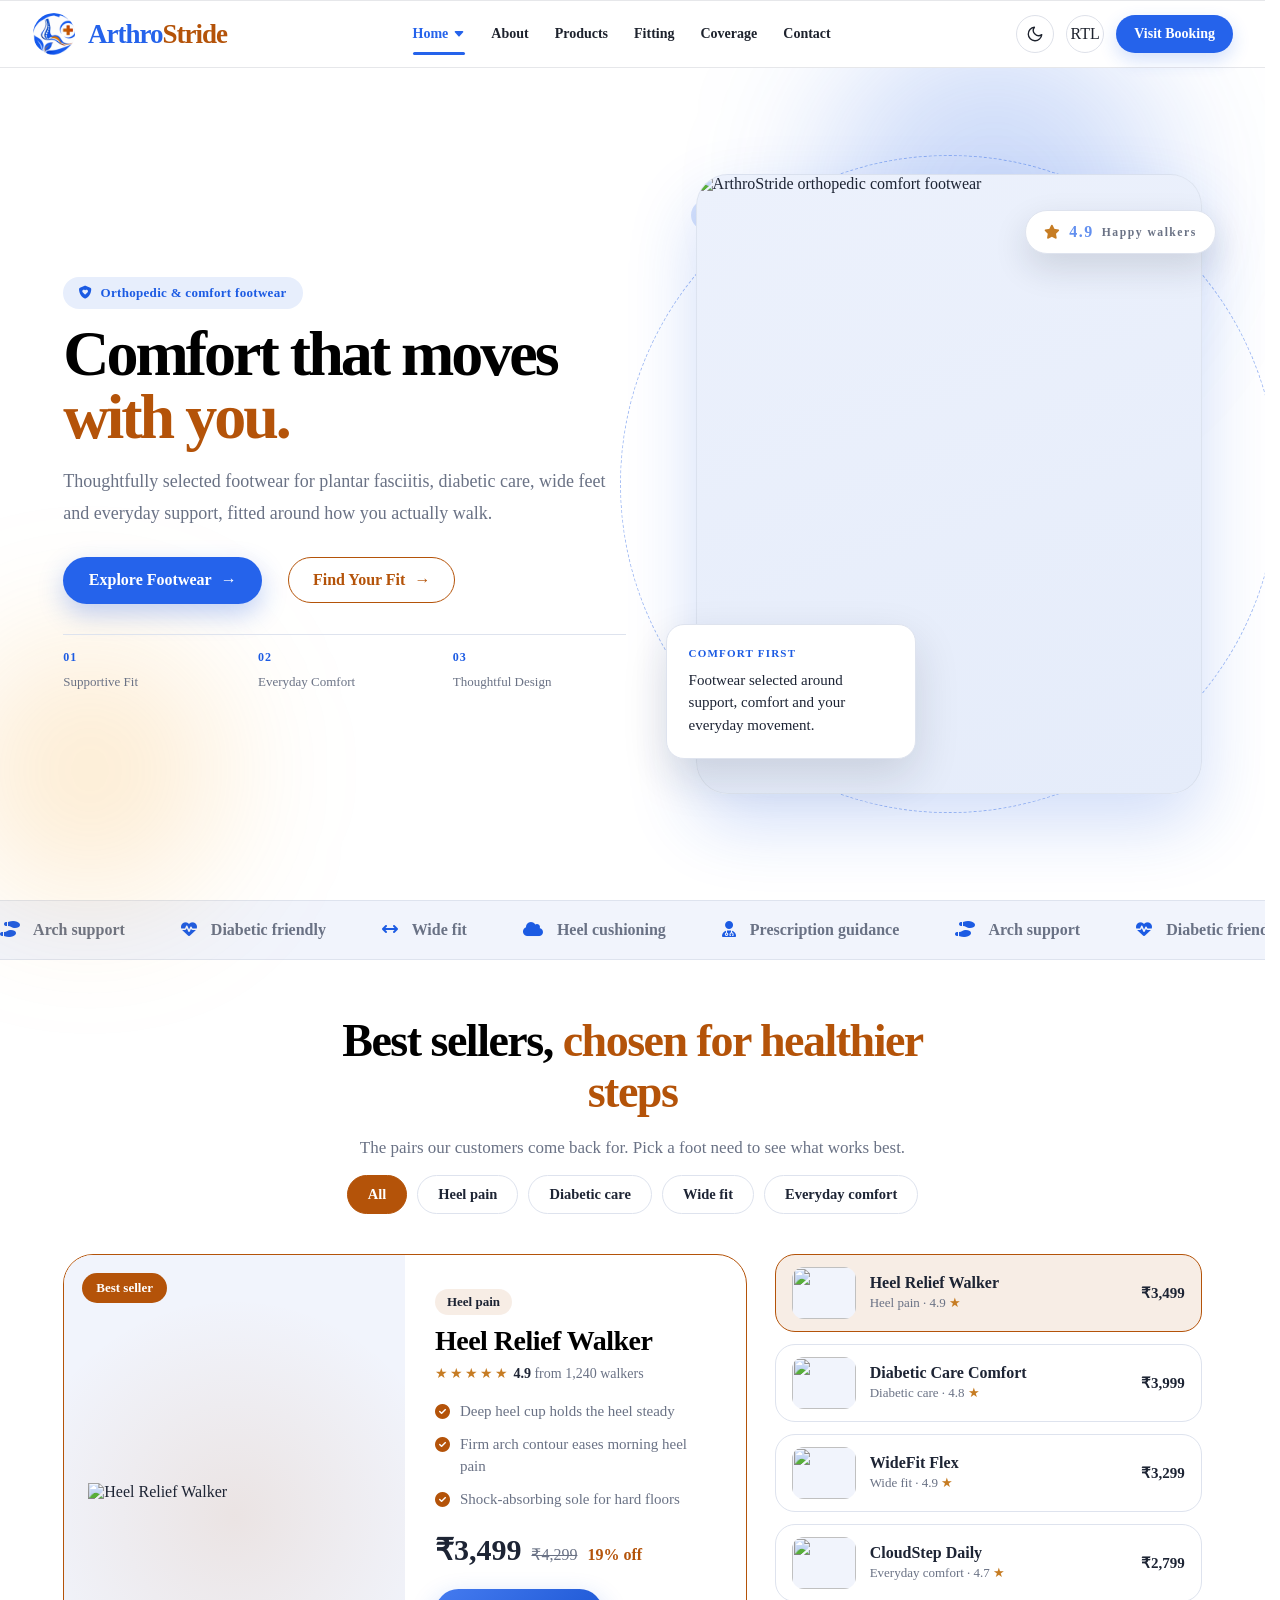
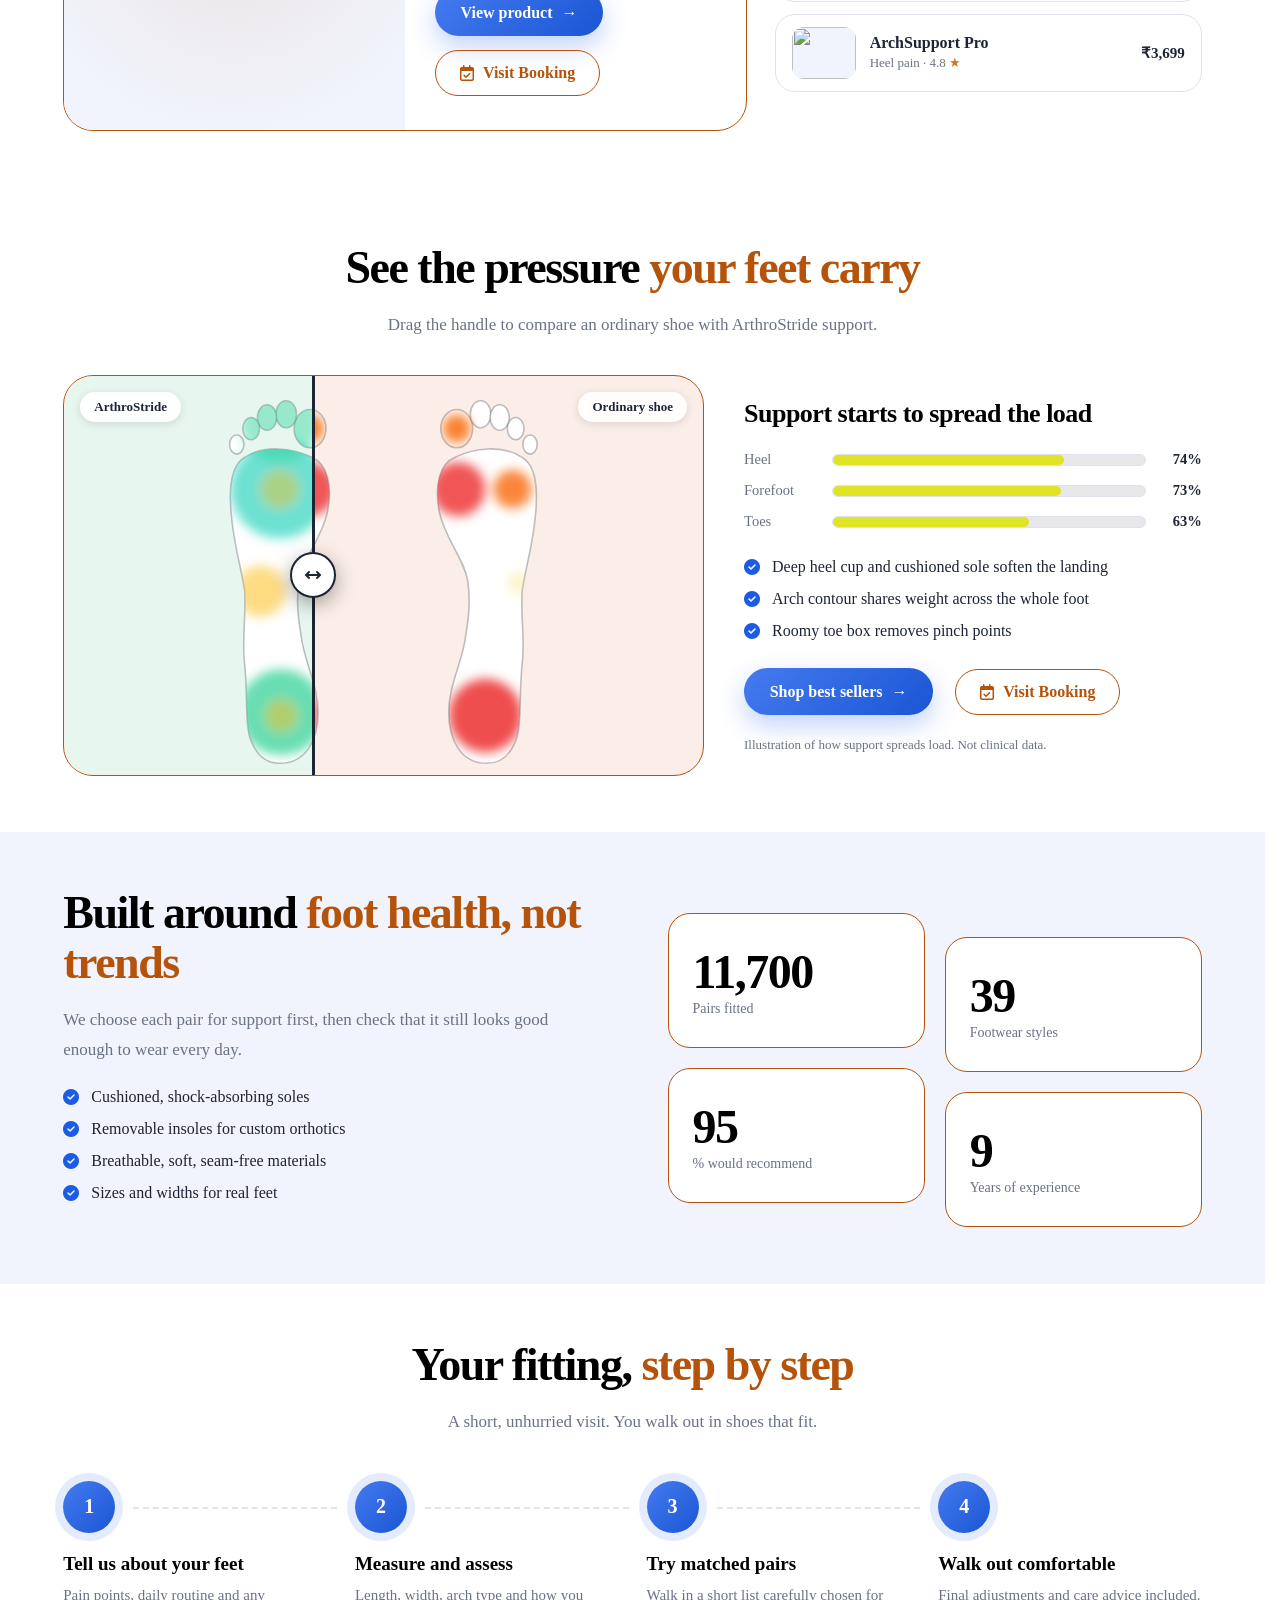
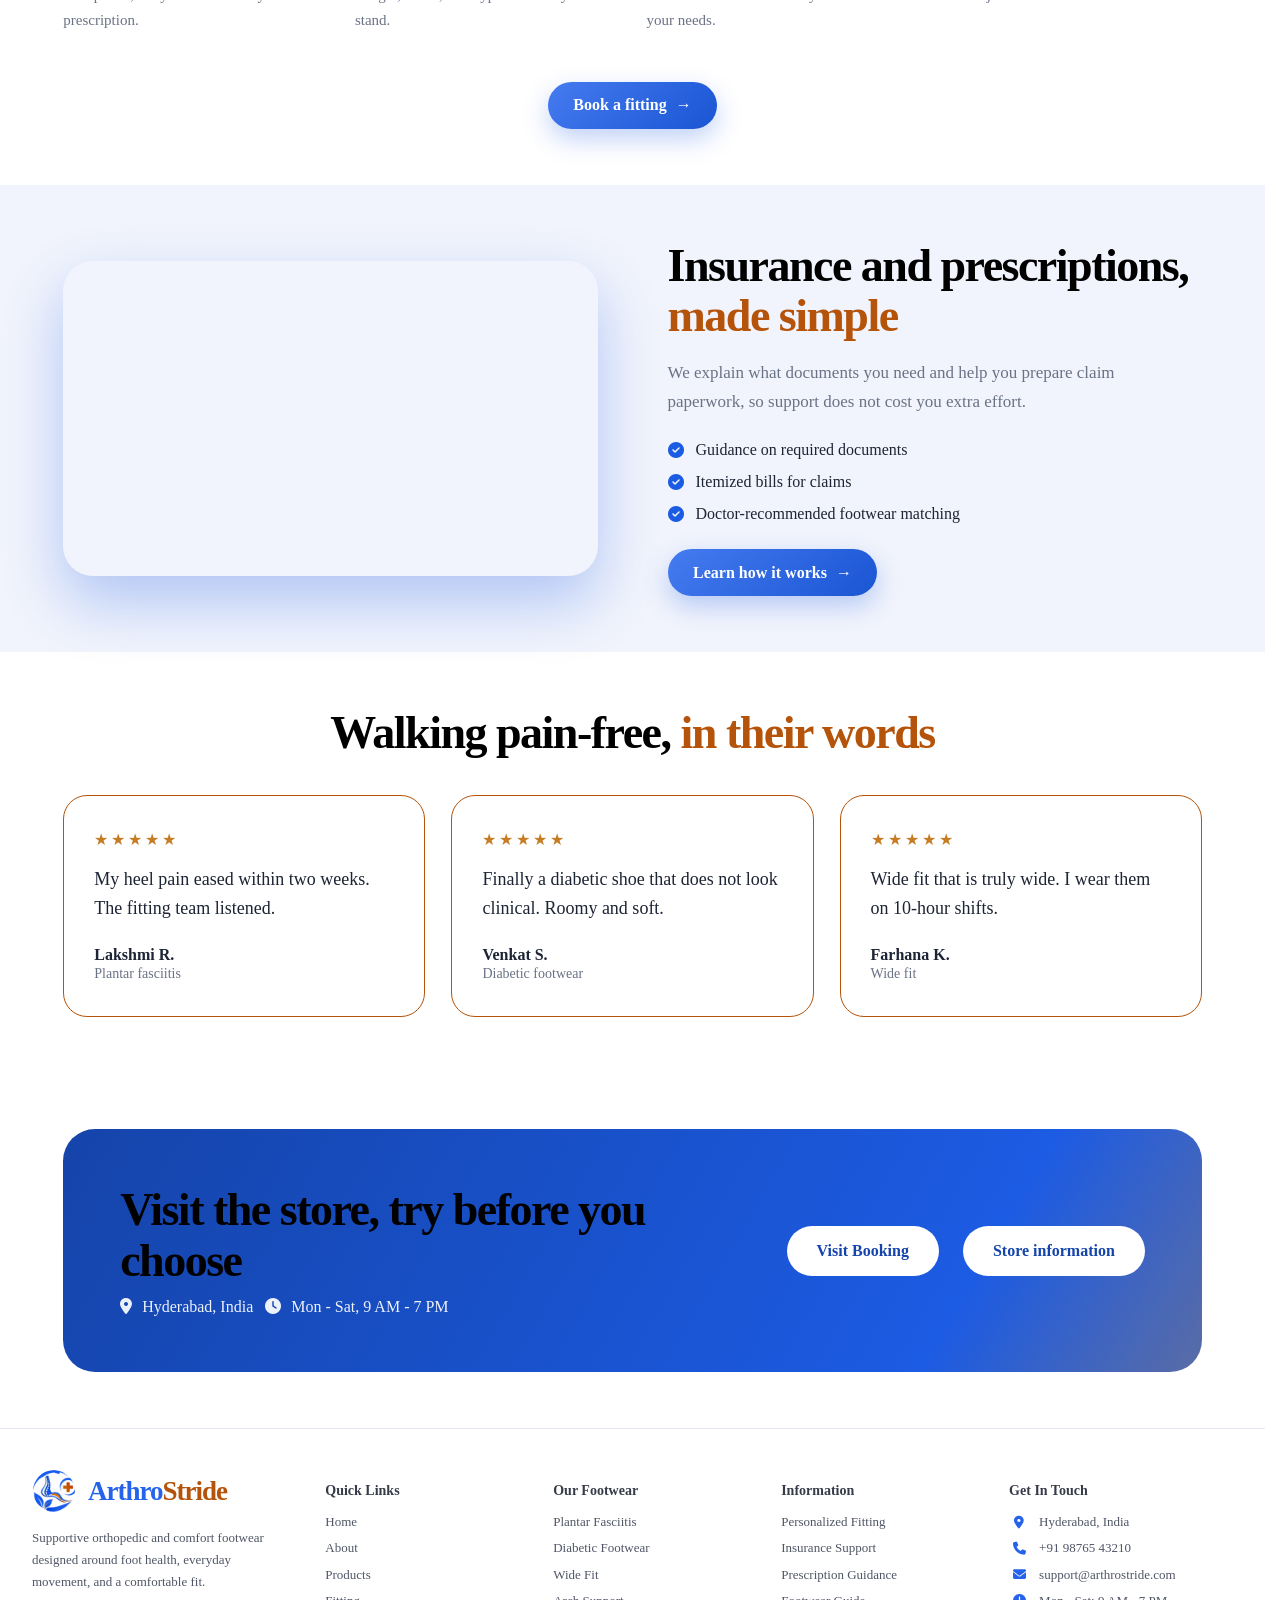
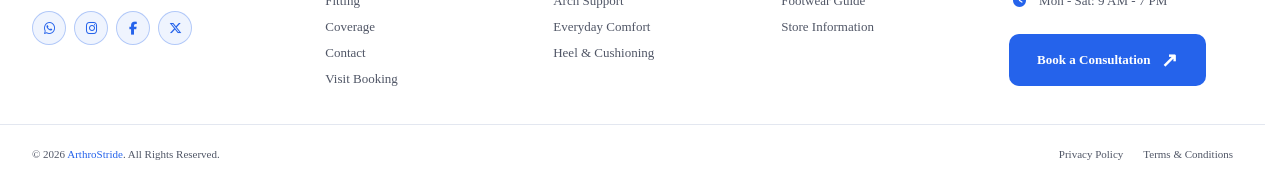
==== commit 06ada01d: "Update website styles and remove dashboard script" ====
--- a/home-2.html
+++ b/home-2.html
@@ -136,18 +136,17 @@
                 <span class="hero-ring" aria-hidden="true"></span>
                 <div class="premium-image-frame">
                     <!-- hero-stage: shoe image + shatter intro animation (HTML + CSS only).
-                         To change the shoe, update BOTH the img src and --hero-shoe below. -->
-                    <div class="hero-stage"
-                        style="--hero-shoe:url('https://i.ibb.co/sdRPLGwQ/Chat-GPT-Image-Sep-28-2026-02-50-13-PM.png')">
+                         To change the shoe, update BOTH the img src and --hero-shoe in assets/css/home-2.css. -->
+                    <div class="hero-stage">
                         <img src="https://i.ibb.co/sdRPLGwQ/Chat-GPT-Image-Sep-28-2026-02-50-13-PM.png"
                             alt="ArthroStride orthopedic comfort footwear" loading="eager">
                         <div class="hero-shards" aria-hidden="true">
-                            <i style="--tx:-16%;--ty:-12%;--r:-7deg;--n:0"></i>
-                            <i style="--tx:2%;--ty:-22%;--r:5deg;--n:1"></i>
-                            <i style="--tx:18%;--ty:-14%;--r:8deg;--n:2"></i>
-                            <i style="--tx:20%;--ty:14%;--r:-6deg;--n:3"></i>
-                            <i style="--tx:2%;--ty:22%;--r:6deg;--n:4"></i>
-                            <i style="--tx:-18%;--ty:15%;--r:-8deg;--n:5"></i>
+                            <i></i>
+                            <i></i>
+                            <i></i>
+                            <i></i>
+                            <i></i>
+                            <i></i>
                         </div>
                     </div>
                     <span class="shine" aria-hidden="true"></span>
--- a/assets/css/style.css
+++ b/assets/css/style.css
@@ -5,18 +5,15 @@
     box-sizing: border-box;
 }
 
-
 html {
     width: 100%;
     min-height: 100%;
 
     scroll-behavior: smooth;
 
-    /* Reserve scrollbar space on every page so the header and footer
-       sit at exactly the same horizontal position on all pages */
+    /* Reserve scrollbar space on all pages */
     scrollbar-gutter: stable;
 }
-
 
 body {
     width: 100%;
@@ -32,10 +29,7 @@
     background: #ffffff;
 }
 
-
-/* =========================================================
-   HEADER
-========================================================= */
+/* Header (.site-header) */
 
 .site-header {
     width: 100%;
@@ -71,10 +65,7 @@
     gap: 16px;
 }
 
-
-/* =========================================================
-   BRAND
-========================================================= */
+/* Brand (.brand) */
 
 .brand {
     display: flex;
@@ -90,10 +81,7 @@
     color: #161922;
 }
 
-
-/* =========================================================
-   LOGO CIRCLE
-========================================================= */
+/* Logo circle (.brand-logo) */
 
 .brand-logo {
     width: 38px;
@@ -117,7 +105,6 @@
     justify-content: center;
 }
 
-
 .brand-logo img {
     width: 100%;
 
@@ -132,10 +119,7 @@
     border-radius: 50%;
 }
 
-
-/* =========================================================
-   BRAND TEXT
-========================================================= */
+/* Brand text (.brand-text) */
 
 .brand-text {
     display: flex;
@@ -146,7 +130,6 @@
 
     gap: 5px;
 }
-
 
 .brand-name {
     font-size: 22px;
@@ -162,30 +145,11 @@
     color: #161922;
 }
 
-
 .brand-name span {
     color: #2563eb;
 }
 
-
-.brand-tagline {
-    font-size: 11px;
-
-    line-height: 1;
-
-    font-weight: 700;
-
-    letter-spacing: 1.5px;
-
-    white-space: nowrap;
-
-    color: #5e6575;
-}
-
-
-/* =========================================================
-   NAVIGATION
-========================================================= */
+/* Navigation (.main-navigation) */
 
 .main-navigation {
     height: 100%;
@@ -203,7 +167,6 @@
     gap: 26px;
 }
 
-
 .nav-link {
     height: 100%;
 
@@ -227,18 +190,15 @@
         color 0.2s ease;
 }
 
-
 .nav-link:hover {
     color: #2563eb;
 }
 
-
 .nav-link.active {
     color: #2563eb;
 }
 
-
-/* Active Navigation Line */
+/* Active nav line (.nav-link.active) */
 
 .nav-link.active::after {
     content: "";
@@ -258,10 +218,7 @@
     background: #2563eb;
 }
 
-
-/* =========================================================
-   HEADER ACTIONS
-========================================================= */
+/* Header actions (.header-actions) */
 
 .header-actions {
     display: flex;
@@ -273,10 +230,7 @@
     flex-shrink: 0;
 }
 
-
-/* =========================================================
-   DARK MODE + RTL BUTTON
-========================================================= */
+/* Theme and RTL button (.header-icon-btn) */
 
 .header-icon-btn {
     width: 38px;
@@ -309,24 +263,19 @@
         background 0.2s ease;
 }
 
-
 .header-icon-btn:hover {
     color: #2563eb;
 
     border-color: #2563eb;
 }
 
-
 .header-icon-btn svg {
     width: 18px;
 
     height: 18px;
 }
 
-
-/* =========================================================
-   VISIT BOOKING BUTTON
-========================================================= */
+/* Visit Booking button (.header-cta) */
 
 .header-cta {
     height: 38px;
@@ -364,7 +313,6 @@
         box-shadow 0.2s ease;
 }
 
-
 .header-cta:hover {
     background: #184ec2;
 
@@ -374,10 +322,7 @@
         0 9px 22px rgba(37, 99, 235, 0.25);
 }
 
-
-/* =========================================================
-   HERO SECTION
-========================================================= */
+/* Hero section (.hero-section) */
 
 .hero-section {
     width: 100%;
@@ -400,7 +345,6 @@
     overflow: hidden;
 }
 
-
 /* Hero background image */
 
 .hero-section::before {
@@ -417,10 +361,9 @@
 
     background-position: center;
 
-    /* Keep the image above the section background in both themes */
+    /* Image above section background */
     z-index: 0;
 }
-
 
 /* Hero overlay */
 
@@ -442,18 +385,14 @@
     z-index: 1;
 }
 
-
-/* Keep all hero content above the image and overlay */
+/* Hero content above image */
 
 .hero-container {
     position: relative;
     z-index: 2;
 }
 
-
-/* =========================================================
-   HERO CONTAINER
-========================================================= */
+/* Hero container (.hero-container) */
 
 .hero-container {
     width: calc(100% - 48px);
@@ -463,10 +402,7 @@
     margin: 0 auto;
 }
 
-
-/* =========================================================
-   HERO CONTENT
-========================================================= */
+/* Hero content (.hero-content) */
 
 .hero-content {
     width: 760px;
@@ -478,10 +414,7 @@
     color: #ffffff;
 }
 
-
-/* =========================================================
-   HERO BADGE
-========================================================= */
+/* Hero badge (.hero-badge) */
 
 .hero-badge {
     width: fit-content;
@@ -512,17 +445,13 @@
     letter-spacing: 1.5px;
 }
 
-
 .hero-badge-icon {
     font-size: 15px;
 
     color: #628fef;
 }
 
-
-/* =========================================================
-   HERO TITLE
-========================================================= */
+/* Hero title (.hero-title) */
 
 .hero-title {
     margin: 0;
@@ -538,7 +467,6 @@
     color: #ffffff;
 }
 
-
 .hero-title span {
     display: block;
 
@@ -554,10 +482,7 @@
     background-clip: text;
 }
 
-
-/* =========================================================
-   HERO DESCRIPTION
-========================================================= */
+/* Hero description (.hero-description) */
 
 .hero-description {
     max-width: 700px;
@@ -571,10 +496,7 @@
     color: #f1f3f6;
 }
 
-
-/* =========================================================
-   HERO BUTTONS
-========================================================= */
+/* Hero buttons (.hero-buttons) */
 
 .hero-buttons {
     display: flex;
@@ -585,7 +507,6 @@
 
     margin-top: 38px;
 }
-
 
 .primary-button,
 .secondary-button {
@@ -616,7 +537,6 @@
         background 0.2s ease;
 }
 
-
 .primary-button {
     background: #2563eb;
 
@@ -626,14 +546,12 @@
         0 10px 25px rgba(37, 99, 235, 0.25);
 }
 
-
 .primary-button:hover {
     background: #184ec2;
 
     transform: translateY(-2px);
 }
 
-
 .secondary-button {
     background: rgba(20, 23, 31, 0.25);
 
@@ -642,17 +560,13 @@
     border: 1px solid rgba(255, 255, 255, 0.35);
 }
 
-
 .secondary-button:hover {
     background: rgba(255, 255, 255, 0.10);
 
     transform: translateY(-2px);
 }
 
-
-/* =========================================================
-   HERO FEATURES
-========================================================= */
+/* Hero features (.hero-features) */
 
 .hero-features {
     margin-top: 48px;
@@ -668,7 +582,6 @@
     gap: 50px;
 }
 
-
 .hero-feature {
     display: flex;
 
@@ -676,7 +589,6 @@
 
     gap: 12px;
 }
-
 
 .hero-feature span {
     color: #f5970a;
@@ -686,7 +598,6 @@
     font-weight: 700;
 }
 
-
 .hero-feature p {
     margin: 0;
 
@@ -697,9 +608,7 @@
     color: #f3f5fa;
 }
 
-/* =========================================================
-   TARGETED FOOT HEALTH
-========================================================= */
+/* Foot health section (.foot-health-section) */
 
 .foot-health-section {
     width: 100%;
@@ -713,8 +622,7 @@
     margin: 0 auto;
 }
 
-
-/* SECTION HEADING */
+/* Section heading (.foot-health-heading) */
 
 .foot-health-heading {
     max-width: 780px;
@@ -761,10 +669,7 @@
     line-height: 1.75;
 }
 
-
-/* =========================================================
-   CARD GRID
-========================================================= */
+/* Card grid (.foot-health-grid) */
 
 .foot-health-grid {
     display: grid;
@@ -774,9 +679,7 @@
     gap: 24px;
 }
 
-/* =========================================================
-   FOOT HEALTH CARD GRID
-========================================================= */
+/* Card grid (.foot-health-grid) */
 
 .foot-health-grid {
     width: 100%;
@@ -788,8 +691,7 @@
     gap: 24px;
 }
 
-
-/* All cards same size */
+/* Equal card size */
 
 .foot-health-card {
     width: 100%;
@@ -814,9 +716,7 @@
         box-shadow 0.25s ease;
 }
 
-/* =========================================================
-   CARD
-========================================================= */
+/* Card (.foot-health-card) */
 
 .foot-health-card {
     min-height: 430px;
@@ -842,8 +742,7 @@
         box-shadow 0.25s ease;
 }
 
-
-/* CARD HOVER */
+/* Card hover */
 
 .foot-health-card:hover {
     transform: translateY(-5px);
@@ -854,10 +753,7 @@
         0 18px 40px rgba(28, 36, 55, 0.10);
 }
 
-
-/* =========================================================
-   CARD IMAGE
-========================================================= */
+/* Card image (.foot-health-image) */
 
 .foot-health-image {
     width: 100%;
@@ -888,10 +784,7 @@
     transform: scale(1.03);
 }
 
-
-/* =========================================================
-   CARD CONTENT
-========================================================= */
+/* Card title */
 
 .foot-health-card h3 {
     margin: 0 0 14px;
@@ -920,10 +813,7 @@
     line-height: 1.7;
 }
 
-
-/* =========================================================
-   CARD LINK
-========================================================= */
+/* Card link (.health-card-link) */
 
 .health-card-link {
     margin-top: auto;
@@ -953,9 +843,7 @@
     transform: translateX(5px);
 }
 
-/* =========================================================
-   WHY ARTHROSTRIDE
-========================================================= */
+/* Why ArthroStride section (.why-arthro-section) */
 
 .why-arthro-section {
     width: 100%;
@@ -971,10 +859,7 @@
     margin: 0 auto;
 }
 
-
-/* =========================================================
-   SECTION HEADING
-========================================================= */
+/* Section heading (.why-arthro-heading) */
 
 .why-arthro-heading {
     max-width: 850px;
@@ -1021,10 +906,7 @@
     line-height: 1.7;
 }
 
-
-/* =========================================================
-   FEATURE GRID
-========================================================= */
+/* Feature grid (.why-arthro-grid) */
 
 .why-arthro-grid {
     width: 100%;
@@ -1037,10 +919,7 @@
     gap: 36px;
 }
 
-
-/* =========================================================
-   FEATURE CARD
-========================================================= */
+/* Feature card (.why-arthro-card) */
 
 .why-arthro-card {
     min-height: 405px;
@@ -1078,7 +957,7 @@
     border-color: #477bec;
 }
 
-/* Why ArthroStride cards: accent border (light + dark) */
+/* Accent border on cards */
 html:root body .why-arthro-card,
 html:root body .why-arthro-card:hover {
     border-color: #2563eb;
@@ -1089,9 +968,7 @@
     border-color: #477bec;
 }
 
-/* =========================================================
-   WHY ARTHROSTRIDE - 2x2 GRID, COLOURED LEFT BORDER, FILL ON CLICK
-========================================================= */
+/* 2 x 2 grid with coloured left border */
 
 .why-arthro-grid {
     grid-template-columns: repeat(2, minmax(0, 1fr));
@@ -1108,21 +985,18 @@
     cursor: pointer;
 }
 
-
 html:root[data-theme] body .why-arthro-card,
 html:root[data-theme] body .why-arthro-card:hover {
     border-inline-start: 6px solid var(--card-color);
 }
 
-
-
-/* text/icon fill kinda kakunda paina undali */
+/* Card content above the fill */
 .why-arthro-card>* {
     position: relative;
     z-index: 1;
 }
 
-/* icon konchem chinnadi, empty space taggutundi */
+/* Smaller icon */
 .why-arthro-icon {
     width: 60px;
     height: 60px;
@@ -1139,10 +1013,7 @@
     outline-offset: 3px;
 }
 
-
-/* =========================================================
-   ICON
-========================================================= */
+/* Icon (.why-arthro-icon) */
 
 .why-arthro-icon {
     width: 72px;
@@ -1174,10 +1045,7 @@
     display: block;
 }
 
-
-/* =========================================================
-   CARD TEXT
-========================================================= */
+/* Card title */
 
 .why-arthro-card h3 {
     margin: 0 0 16px;
@@ -1202,170 +1070,7 @@
     line-height: 1.8;
 }
 
-
-/* =========================================================
-   CLINICAL HERITAGE & CRAFT
-========================================================= */
-
-.product-showcase-section {
-    width: 100%;
-
-    padding: 110px 0 120px;
-
-    background: #ffffff;
-}
-
-.product-showcase-container {
-    width: calc(100% - 48px);
-
-    max-width: 1380px;
-
-    margin: 0 auto;
-}
-
-
-/* =========================================================
-   SECTION HEADING
-========================================================= */
-
-.product-showcase-heading {
-    max-width: 820px;
-
-    margin: 0 auto 65px;
-
-    text-align: center;
-}
-
-.product-section-label {
-    display: inline-block;
-
-    margin-bottom: 20px;
-
-    color: #2563eb;
-
-    font-size: 13px;
-
-    font-weight: 800;
-
-    letter-spacing: 2px;
-}
-
-.product-showcase-heading h2 {
-    margin: 0;
-
-    color: #161922;
-
-    font-size: clamp(40px, 4vw, 54px);
-
-    line-height: 1.1;
-
-    font-weight: 800;
-
-    letter-spacing: -1.8px;
-}
-
-.product-showcase-heading h2 span {
-    color: #0d0f15;
-}
-
-.product-showcase-heading p {
-    max-width: 760px;
-
-    margin: 23px auto 0;
-
-    color: #5e6575;
-
-    font-size: 17px;
-
-    line-height: 1.75;
-}
-
-
-/* =========================================================
-   PRODUCT GRID
-========================================================= */
-
-.product-showcase-grid {
-    width: 100%;
-
-    display: grid;
-
-    grid-template-columns:
-        repeat(3, minmax(0, 1fr));
-
-    gap: 28px;
-}
-
-
-/* =========================================================
-   PRODUCT CARD
-========================================================= */
-
-.product-card {
-    width: 100%;
-
-    overflow: hidden;
-
-    background: #ffffff;
-
-    border: 1px solid #dee3ee;
-
-    border-radius: 22px;
-
-    box-shadow:
-        0 7px 25px rgba(28, 36, 55, 0.055);
-
-    transition:
-        transform 0.25s ease,
-        box-shadow 0.25s ease,
-        border-color 0.25s ease;
-}
-
-.product-card:hover {
-    transform: translateY(-6px);
-
-    border-color: rgba(37, 99, 235, 0.35);
-
-    box-shadow:
-        0 18px 40px rgba(28, 36, 55, 0.11);
-}
-
-
-/* =========================================================
-   PRODUCT IMAGE
-========================================================= */
-
-.product-image {
-    width: 100%;
-
-    height: 285px;
-
-    position: relative;
-
-    overflow: hidden;
-
-    background: #f1f3f8;
-}
-
-.product-image img {
-    width: 100%;
-    height: 100%;
-
-    display: block;
-
-    object-fit: cover;
-
-    object-position: center;
-
-    transition: transform 0.35s ease;
-}
-
-.product-card:hover .product-image img {
-    transform: scale(1.04);
-}
-
-
-/* CATEGORY BADGE */
+/* Category badge (.product-category) */
 
 .product-category {
     position: absolute;
@@ -1391,17 +1096,7 @@
         0 5px 15px rgba(0, 0, 0, 0.08);
 }
 
-
-/* =========================================================
-   PRODUCT CONTENT
-========================================================= */
-
-.product-content {
-    padding: 25px 25px 27px;
-}
-
-
-/* RATING */
+/* Rating (.product-rating) */
 
 .product-rating {
     display: flex;
@@ -1421,7 +1116,6 @@
     letter-spacing: 1px;
 }
 
-
 .product-rating strong {
     color: #1d222d;
 
@@ -1434,42 +1128,7 @@
     font-size: 13px;
 }
 
-
-/* PRODUCT TITLE */
-
-.product-card h3 {
-    margin: 0 0 13px;
-
-    color: #161922;
-
-    font-size: 22px;
-
-    line-height: 1.3;
-
-    font-weight: 800;
-
-    letter-spacing: -0.4px;
-}
-
-
-/* DESCRIPTION */
-
-.product-card p {
-    margin: 0;
-
-    min-height: 108px;
-
-    color: #616a7f;
-
-    font-size: 14.5px;
-
-    line-height: 1.7;
-}
-
-
-/* =========================================================
-   PRODUCT BOTTOM
-========================================================= */
+/* Price and button row (.product-bottom) */
 
 .product-bottom {
     margin-top: 24px;
@@ -1487,8 +1146,7 @@
     gap: 15px;
 }
 
-
-/* PRICE */
+/* Price (.product-price) */
 
 .product-price {
     display: flex;
@@ -1514,8 +1172,7 @@
     font-weight: 800;
 }
 
-
-/* VIEW DETAILS BUTTON */
+/* View details button (.product-button) */
 
 .product-button {
     min-height: 44px;
@@ -1561,60 +1218,7 @@
     line-height: 1;
 }
 
-
-/* =========================================================
-   VIEW ALL
-========================================================= */
-
-.product-showcase-action {
-    margin-top: 50px;
-
-    text-align: center;
-}
-
-.view-all-products {
-    min-height: 50px;
-
-    padding: 0 25px;
-
-    display: inline-flex;
-
-    align-items: center;
-
-    justify-content: center;
-
-    gap: 9px;
-
-    border: 1px solid #2563eb;
-
-    border-radius: 26px;
-
-    color: #2563eb;
-
-    background: #ffffff;
-
-    text-decoration: none;
-
-    font-size: 14px;
-
-    font-weight: 750;
-
-    transition:
-        background 0.2s ease,
-        color 0.2s ease;
-}
-
-.view-all-products:hover {
-    background: #2563eb;
-
-    color: #ffffff;
-}
-
-.view-all-products span {
-    font-size: 18px;
-}
-
-
+/* View all link (.product-showcase-action) */
 
 .fitting-section {
     width: 100%;
@@ -1641,10 +1245,7 @@
     align-items: center;
 }
 
-
-/* =========================================================
-   IMAGE AREA
-========================================================= */
+/* Fitting image area (.fitting-visual) */
 
 .fitting-visual {
     width: 100%;
@@ -1674,10 +1275,7 @@
     object-position: center;
 }
 
-
-/* =========================================================
-   IMAGE BADGE
-========================================================= */
+/* Image badge (.fitting-badge) */
 
 .fitting-badge {
     position: absolute;
@@ -1748,10 +1346,7 @@
     line-height: 1.4;
 }
 
-
-/* =========================================================
-   CONTENT
-========================================================= */
+/* Fitting content (.fitting-content) */
 
 .fitting-content {
     width: 100%;
@@ -1803,10 +1398,7 @@
     line-height: 1.75;
 }
 
-
-/* =========================================================
-   FEATURES
-========================================================= */
+/* Fitting features (.fitting-feature) */
 
 .fitting-feature {
     display: grid;
@@ -1863,10 +1455,7 @@
     line-height: 1.65;
 }
 
-
-/* =========================================================
-   BUTTON
-========================================================= */
+/* Fitting button (.fitting-button) */
 
 .fitting-button {
     min-height: 56px;
@@ -1912,10 +1501,7 @@
     font-size: 19px;
 }
 
-
-/* =========================================================
-   MEDICAL CLAIMS & GUIDANCE
-========================================================= */
+/* Claims section (.claims-section) */
 
 .claims-section {
     width: 100%;
@@ -1933,10 +1519,7 @@
     margin: 0 auto;
 }
 
-
-/* =========================================================
-   SECTION HEADING
-========================================================= */
+/* Section heading (.claims-heading) */
 
 .claims-heading {
     max-width: 850px;
@@ -1986,10 +1569,7 @@
     line-height: 1.75;
 }
 
-
-/* =========================================================
-   CLAIMS GRID
-========================================================= */
+/* Claims grid (.claims-grid) */
 
 .claims-grid {
     width: 100%;
@@ -2002,10 +1582,7 @@
     gap: 32px;
 }
 
-
-/* =========================================================
-   CLAIM CARD
-========================================================= */
+/* Claim card (.claims-card) */
 
 .claims-card {
     min-height: 335px;
@@ -2036,10 +1613,7 @@
         0 15px 32px rgba(28, 36, 55, 0.09);
 }
 
-
-/* =========================================================
-   NUMBER
-========================================================= */
+/* Claim number (.claims-number) */
 
 .claims-number {
     margin-bottom: 20px;
@@ -2055,10 +1629,7 @@
     letter-spacing: -1px;
 }
 
-
-/* =========================================================
-   CARD CONTENT
-========================================================= */
+/* Claim card title */
 
 .claims-card h3 {
     margin: 0 0 14px;
@@ -2082,10 +1653,7 @@
     line-height: 1.75;
 }
 
-
-/* =========================================================
-   VISIT ARTHROSTRIDE CTA
-========================================================= */
+/* Visit section (.visit-arthro-section) */
 
 .visit-arthro-section {
     width: 100%;
@@ -2113,10 +1681,7 @@
     background-repeat: no-repeat;
 }
 
-
-/* =========================================================
-   OVERLAY
-========================================================= */
+/* Overlay (.visit-arthro-overlay) */
 
 .visit-arthro-overlay {
     width: 100%;
@@ -2130,10 +1695,7 @@
     padding: 80px 24px;
 }
 
-
-/* =========================================================
-   CONTENT
-========================================================= */
+/* Content (.visit-arthro-content) */
 
 .visit-arthro-content {
     width: 100%;
@@ -2185,10 +1747,7 @@
     line-height: 1.75;
 }
 
-
-/* =========================================================
-   BUTTONS
-========================================================= */
+/* Buttons (.visit-arthro-buttons) */
 
 .visit-arthro-buttons {
     margin-top: 38px;
@@ -2201,8 +1760,7 @@
     gap: 22px;
 }
 
-
-/* PRIMARY */
+/* Primary button (.visit-primary-button) */
 
 .visit-primary-button {
     min-width: 0px;
@@ -2248,8 +1806,7 @@
     font-size: 18px;
 }
 
-
-/* SECONDARY */
+/* Secondary button (.visit-secondary-button) */
 
 .visit-secondary-button {
     min-width: 0px;
@@ -2297,9 +1854,7 @@
     font-size: 18px;
 }
 
-/* =========================================================
-   FOOTER
-========================================================= */
+/* Footer (.site-footer) */
 
 .site-footer {
     width: 100%;
@@ -2309,10 +1864,7 @@
     color: #ffffff;
 }
 
-
-/* =========================================================
-   FOOTER MAIN CONTAINER
-========================================================= */
+/* Footer container (.footer-container) */
 
 .footer-container {
     width: calc(100% - 48px);
@@ -2332,16 +1884,13 @@
     align-items: start;
 }
 
-
-/* =========================================================
-   BRAND
-========================================================= */
+/* Footer brand (.footer-brand) */
 .footer-brand {
     min-width: 0;
     align-self: start;
 }
 
-/* Logo + Title horizontal */
+/* Logo and title in a row */
 .footer-brand-link {
     width: fit-content;
 
@@ -2356,8 +1905,7 @@
     color: #ffffff;
 }
 
-
-/* Logo */
+/* Logo (.footer-brand-logo) */
 
 .footer-brand-logo {
     width: 48px;
@@ -2393,7 +1941,6 @@
     border-radius: 50%;
 }
 
-
 /* Brand text */
 
 .footer-brand-text {
@@ -2406,8 +1953,7 @@
     gap: 5px;
 }
 
-
-/* Same brand title style as Header */
+/* Brand title, same as header */
 
 .brand-name,
 .footer-brand-name {
@@ -2431,7 +1977,7 @@
     color: #2563eb;
 }
 
-/* Footer title - white for readability on dark background */
+/* Footer title, white */
 .footer-brand-name {
     color: #ffffff;
 }
@@ -2440,25 +1986,7 @@
     color: #2563eb;
 }
 
-
-/* Same tagline style as Header */
-
-.footer-brand-tagline {
-    font-size: 11px;
-
-    line-height: 1;
-
-    font-weight: 700;
-
-    letter-spacing: 1.5px;
-
-    white-space: nowrap;
-
-    color: #949cad;
-}
-
-
-/* Description */
+/* Description (.footer-description) */
 
 .footer-description {
     max-width: 310px;
@@ -2472,10 +2000,7 @@
     line-height: 1.75;
 }
 
-
-/* =========================================================
-   SOCIAL ICONS
-========================================================= */
+/* Social icons (.footer-socials) */
 
 .footer-socials {
     display: flex;
@@ -2530,10 +2055,7 @@
     fill: currentColor;
 }
 
-
-/* =========================================================
-   FOOTER COLUMNS
-========================================================= */
+/* Footer columns (.footer-column) */
 
 .footer-column {
     display: flex;
@@ -2575,10 +2097,7 @@
     color: #ffffff;
 }
 
-
-/* =========================================================
-   CONTACT
-========================================================= */
+/* Contact lines */
 
 .footer-contact p {
     margin: 0 0 13px;
@@ -2620,10 +2139,7 @@
     fill: currentColor;
 }
 
-
-/* =========================================================
-   BOOK CONSULTATION BUTTON
-========================================================= */
+/* Book consultation button (.footer-book-button) */
 
 .footer-book-button {
     min-height: 42px;
@@ -2667,10 +2183,7 @@
     font-size: 15px;
 }
 
-
-/* =========================================================
-   FOOTER BOTTOM
-========================================================= */
+/* Footer bottom (.footer-bottom) */
 
 .footer-bottom {
     width: 100%;
@@ -2708,8 +2221,7 @@
     color: #2563eb;
 }
 
-
-/* Privacy + Terms */
+/* Privacy and terms links (.footer-legal) */
 
 .footer-legal {
     display: flex;
@@ -2733,10 +2245,7 @@
     color: #ffffff;
 }
 
-
-/* =========================================================
-   HOME DROPDOWN
-========================================================= */
+/* Home dropdown (.home-dropdown) */
 .home-dropdown {
     height: 100%;
     position: relative;
@@ -2818,20 +2327,14 @@
     outline: none;
 }
 
-/* =========================================================
-   IMAGE DISPLAY / CLARITY
-   Show the complete source image inside cards instead of
-   cropping it with object-fit: cover.
-========================================================= */
+/* Show full images in cards */
 .foot-health-image img,
-.product-image img,
 .pp-thumb img,
 .pd-img img,
 .bs-img img,
 .acc-img img,
 .rel img,
-.ft-photo img,
-.mx-tour img {
+.ft-photo img {
     width: 100%;
     height: 100%;
     display: block;
@@ -2842,44 +2345,25 @@
 }
 
 .foot-health-image,
-.product-image,
 .pp-thumb,
 .pd-img,
 .bs-img,
 .acc-img,
-.ft-photo,
-.mx-tour {
+.ft-photo {
     background: #f5f7fb;
 }
 
-/* Keep image wrappers from hiding the full image. */
+/* Image wrappers show the full image */
 .foot-health-image,
-.product-image,
 .pp-thumb,
 .pd-img,
 .bs-img,
 .acc-img,
-.ft-photo,
-.mx-tour {
+.ft-photo {
     overflow: hidden;
 }
 
-/* Distinct Home 2 hero treatment; no other page functionality is changed. */
-.hero-two {
-    background:
-        linear-gradient(90deg,
-            rgba(9, 12, 20, 0.91) 0%,
-            rgba(9, 12, 20, 0.68) 48%,
-            rgba(9, 12, 20, 0.28) 100%);
-}
-
-.hero-two::before {
-    background-image: url("https://i.ibb.co/wNphRFtR/Chat-GPT-Image-Sep-27-2026-10-57-47-PM.png");
-    background-size: cover;
-    background-position: center;
-}
-
-/* Dark-mode dropdown and image surfaces. */
+/* Dark mode dropdown and image surfaces */
 :root[data-theme="dark"] body .home-dropdown-menu {
     background: #1e212a;
     border-color: #363b48;
@@ -2898,20 +2382,16 @@
 }
 
 :root[data-theme="dark"] body .foot-health-image img,
-:root[data-theme="dark"] body .product-image img,
 :root[data-theme="dark"] body .pp-thumb img,
 :root[data-theme="dark"] body .pd-img img,
 :root[data-theme="dark"] body .bs-img img,
 :root[data-theme="dark"] body .acc-img img,
 :root[data-theme="dark"] body .rel img,
-:root[data-theme="dark"] body .ft-photo img,
-:root[data-theme="dark"] body .mx-tour img {
+:root[data-theme="dark"] body .ft-photo img {
     background: #1e212a;
 }
 
-/* =========================================================
-   LOGO: PERFECT CIRCLE + ZOOMED IMAGE (all pages)
-========================================================= */
+/* Round logo with zoomed image */
 
 .brand-logo,
 .footer-brand-logo,
@@ -2939,10 +2419,7 @@
     gap: 0;
 }
 
-
-/* =========================================================
-   FOOTER: WHITE IN LIGHT MODE, DARK IN DARK MODE
-========================================================= */
+/* Footer colour, light and dark */
 
 .site-footer {
     background: #ffffff;
@@ -2979,7 +2456,7 @@
     color: #2563eb;
 }
 
-/* Dark mode keeps the original dark footer */
+/* Dark footer in dark mode */
 :root[data-theme="dark"] body .site-footer,
 html[data-theme="dark"] .site-footer {
     background: #0e1320;
@@ -3017,7 +2494,7 @@
     color: #ffffff;
 }
 
-/* ===== Foot health cards: blue border + full-card click ===== */
+/* Foot health card border and full click area */
 .foot-health-card {
     position: relative;
     border: 1px solid #2563eb;
@@ -3027,7 +2504,7 @@
     border-color: #2563eb;
 }
 
-/* Explore Collection link ni card motham stretch chestundi */
+/* Link covers the whole card */
 .health-card-link::after {
     content: "";
     position: absolute;
@@ -3035,13 +2512,13 @@
     border-radius: 20px;
 }
 
-/* Keyboard tab chesinappudu outline */
+/* Keyboard focus outline */
 .foot-health-card:focus-within {
     outline: 2px solid #2563eb;
     outline-offset: 3px;
 }
 
-/* ---- Foot health cards: image touches card edges, fills fully ---- */
+/* Card image fills the card */
 .foot-health-card .foot-health-image {
     width: calc(100% + 48px);
     height: 280px;
@@ -3057,44 +2534,22 @@
     object-position: center;
 }
 
-/* =========================================================
-   ACCENT BORDER - PRODUCT SHOWCASE, CLAIMS CARDS, CLAIMS CTA
-========================================================= */
+/* Accent borders on showcase and claims cards */
 
 :root {
     --accent-border: #2563eb;
-    /* light mode */
+    /* Light mode */
 }
 
 :root[data-theme="dark"] {
     --accent-border: #477bec;
 }
 
-html:root[data-theme] body .product-showcase-section .product-card,
 html:root[data-theme] body .claims-card {
     border: 1px solid var(--accent-border);
 }
 
-/* =========================================================
-   HOME PRODUCT CARDS - IMAGE FILLS TOP (NO EMPTY BAND)
-========================================================= */
-
-.product-showcase-section .product-image {
-    height: auto;
-    aspect-ratio: 3 / 2;
-}
-
-html:root body .product-showcase-section .product-image img {
-    position: absolute;
-    inset: 0;
-    width: 100%;
-    height: 100%;
-    object-fit: cover !important;
-}
-
-/* =========================================================
-   VISIT ARTHROSTRIDE - KEEP BACKGROUND IMAGE IN DARK MODE
-========================================================= */
+/* Visit section background in dark mode */
 
 html:root[data-theme="dark"] body .visit-arthro-section {
     background-image:
@@ -3108,9 +2563,7 @@
     background-repeat: no-repeat;
 }
 
-/* =========================================================
-   HERO SECTION - ALWAYS EXACTLY FILLS THE VISIBLE SCREEN
-========================================================= */
+/* Hero fills the visible screen */
 
 .hero-section {
     height: calc(100svh - 68px);
@@ -3156,17 +2609,15 @@
     padding-top: clamp(10px, 2vh, 28px);
 }
 
-/* Home cards: "Explore Collection" link + arrow = white in dark mode */
+/* Explore Collection link, white in dark mode */
 :root[data-theme="dark"] .health-card-link,
 :root[data-theme="dark"] .health-card-link span,
 :root[data-theme="dark"] body .foot-health-card .health-card-link {
     color: #ffffff !important;
 }
 
-/* =========================================================
-   1. HOME  –  centered stage over the photo
-========================================================= */
-/* Base colour + photo opacity (LIGHT MODE) */
+/* Home hero, centered over photo */
+/* Base colour and photo opacity, light */
 html:root body .hx-home.hx-home.hx-home {
     --hx-home-img-op: .62;
     --hx-home-shade: rgba(23, 37, 84, .30);
@@ -3174,7 +2625,7 @@
     background: #172554 !important;
 }
 
-/* Base colour + photo opacity (DARK MODE) */
+/* Base colour and photo opacity, dark */
 html:root[data-theme="dark"] body .hx-home.hx-home.hx-home {
     --hx-home-img-op: .40;
     --hx-home-shade: rgba(5, 7, 12, .38);
@@ -3182,12 +2633,12 @@
     background: #05070c !important;
 }
 
-/* The photo itself – opacity applied here */
+/* Hero photo opacity */
 html:root body .hx-home.hx-home.hx-home::before {
     opacity: var(--hx-home-img-op);
 }
 
-/* Soft centre shade so the text stays readable, photo stays visible */
+/* Centre shade for readable text */
 html:root body .hx-home.hx-home.hx-home::after {
     background: radial-gradient(ellipse at center, var(--hx-home-shade) 0%, var(--hx-home-shade-edge) 100%) !important;
 }
@@ -3261,7 +2712,7 @@
     font-size: 15px;
 }
 
-/* ---- Home hero: responsive ---- */
+/* Home hero on small screens */
 @media (max-width: 720px) {
     html:root body .hx-home.hx-home.hx-home .hero-features {
         grid-template-columns: 1fr;
@@ -3278,7 +2729,7 @@
     }
 }
 
-/* Prescription image card */
+/* Prescription image card (.ph-panel) */
 .ph-panel.reveal {
     background-image: url("https://i.ibb.co/tp6Qcsjn/Chat-GPT-Image-Oct-1-2026-09-30-59-AM.png");
     background-size: cover;
@@ -3292,11 +2743,11 @@
     overflow: hidden;
     border-radius: 30px;
 
-    /* Remove old card styling */
+    /* Remove old card style */
     display: block;
 }
 
-/* Hide old content inside the image card */
+/* Hide old card content */
 .ph-panel.reveal i,
 .ph-panel.reveal h3,
 .ph-panel.reveal p {
@@ -3310,10 +2761,7 @@
     overflow-x: clip;
 }
 
-/* =========================================================
-   THE PRESSURE LAB (replaces "Comfort, Designed for Every Step")
-   Pure HTML + CSS. Radio buttons switch the heat map.
-========================================================= */
+/* Pressure Lab heat map (.pm-stage) */
 @property --pm-n {
     syntax: "<integer>";
     inherits: false;
@@ -3603,7 +3051,7 @@
     background: #1c5be3;
 }
 
-/* ---------- stage + foot ---------- */
+/* Stage and foot */
 .pm-stage {
     position: relative;
     display: flex;
@@ -3702,7 +3150,7 @@
     opacity: 1;
 }
 
-/* ---------- hover hotspots ---------- */
+/* Hover hotspots (.pm-spot) */
 .pm-spot {
     position: absolute;
     width: 0;
@@ -3804,9 +3252,7 @@
     }
 }
 
-/* =========================================================
-   OFFERS & SAVINGS (above Medical Claims & Guidance)
-========================================================= */
+/* Offers section (.offers-section) */
 
 .offers-section {
     --ofr-bg: #ffffff;
@@ -3889,7 +3335,7 @@
     align-items: stretch;
 }
 
-/* ---------- Feature (welcome) offer ---------- */
+/* Feature offer (.ofr-feature) */
 .ofr-feature {
     display: flex;
     flex-direction: column;
@@ -3965,7 +3411,7 @@
     outline-offset: 3px;
 }
 
-/* ---------- Ticket offers ---------- */
+/* Ticket offers (.ofr-list) */
 .ofr-list {
     display: grid;
     gap: 20px;
@@ -4095,8 +3541,7 @@
     }
 }
 
-
-/* ---------- Heading colours (win over the global brand-colour !important rules) ---------- */
+/* Offers heading colours */
 html:root body .offers-section .ofr-heading h2,
 html:root body .offers-section .ofr-feature h3,
 html:root body .offers-section .ofr-body h3 {
@@ -4133,11 +3578,7 @@
     font-size: 20px;
 }
 
-/* =========================================================
-   WHY ARTHROSTRIDE VIDEO - HEIGHT MATCHES LEFT CONTENT
-   (video stretches from the top of the heading down to the
-   bottom of the "Quality Materials" card)
-========================================================= */
+/* Why ArthroStride video height */
 
 @media (min-width: 961px) {
     html:root:root body .why-arthro-container.why-arthro-split {
@@ -4169,7 +3610,7 @@
     }
 }
 
-/* tablet / mobile: keep a normal 16:10 video */
+/* Tablet and mobile video ratio */
 @media (max-width: 960px) {
     .why-arthro-visual {
         height: auto !important;
@@ -4188,7 +3629,7 @@
     }
 }
 
-/* large screens: slightly wider video column, height still auto */
+/* Wide screen video column */
 @media (min-width: 1700px) {
     html:root:root body .why-arthro-container.why-arthro-split {
         max-width: 1260px;
@@ -4203,4 +3644,24 @@
         flex: 0 0 540px;
         width: 540px;
     }
-}+}
+
+/* ---- Moved from inline styles in index.html ---- */
+.pm-w-24 { --w: 24%; }
+.pm-w-28 { --w: 28%; }
+.pm-w-30 { --w: 30%; }
+.pm-w-60 { --w: 60%; }
+.pm-w-62 { --w: 62%; }
+.pm-w-66 { --w: 66%; }
+.pm-w-88 { --w: 88%; }
+.pm-w-92 { --w: 92%; }
+.pm-w-94 { --w: 94%; }
+
+.pm-layer-a { --beat: .9s; }
+.pm-layer-b { --beat: 2s; }
+.pm-layer-c { --beat: 4.2s; }
+
+.pm-spot-heel { left: 49%; top: 86%; }
+.pm-spot-arch { left: 33%; top: 58%; }
+.pm-spot-ball { left: 50%; top: 32%; }
+.pm-spot-toes { left: 42%; top: 9%; }
--- a/assets/css/theme.css
+++ b/assets/css/theme.css
@@ -1,7 +1,4 @@
-/* =========================================================
-   ARTHROSTRIDE THEME / RTL CONTROL LAYER
-   HTML + CSS only. No JavaScript required.
-========================================================= */
+/* Theme and RTL variables */
 
 :root {
     --theme-light-bg: #ffffff;
@@ -29,12 +26,12 @@
     --theme-dark-heading: #f1f4fc;
     --theme-dark-faint: #757c8b;
     --theme-dark-btn: #1a54d0;
-    /* white text on this = 4.5:1 contrast */
+    /* Dark button hover colour */
     --theme-dark-btn-hover: #1c5be3;
     --theme-dark-shadow: 0 14px 32px rgba(0, 0, 0, .35);
 }
 
-/* CSS-only controls */
+/* CSS-only theme controls */
 .theme-control-input {
     position: absolute;
     width: 1px;
@@ -79,11 +76,7 @@
     display: inline;
 }
 
-/* =========================================================
-   DARK MODE
-   Light mode is untouched. These rules apply only after the
-   theme checkbox is checked.
-========================================================= */
+/* Dark mode base styles */
 
 :root[data-theme="dark"] body {
     background: var(--theme-dark-bg);
@@ -102,10 +95,6 @@
     color: var(--theme-dark-text);
 }
 
-:root[data-theme="dark"] body .brand-tagline {
-    color: var(--theme-dark-muted);
-}
-
 :root[data-theme="dark"] body .brand-logo,
 :root[data-theme="dark"] body .header-icon-btn {
     background: var(--theme-dark-card);
@@ -116,7 +105,6 @@
 :root[data-theme="dark"] body .nav-link.active,
 :root[data-theme="dark"] body .brand-name span,
 :root[data-theme="dark"] body .section-label,
-:root[data-theme="dark"] body .product-section-label,
 :root[data-theme="dark"] body .claims-label,
 :root[data-theme="dark"] body .fitting-label,
 :root[data-theme="dark"] body .why-arthro-label,
@@ -129,7 +117,7 @@
     border-color: var(--theme-dark-accent);
 }
 
-/* Keep hero photography and its original dark treatment intact. */
+/* Hero photo stays unchanged */
 :root[data-theme="dark"] body .hero-section::after {
     background:
         linear-gradient(0deg, rgba(6, 9, 15, 0.75) 0%, rgba(6, 9, 15, 0) 40%),
@@ -149,11 +137,10 @@
     -webkit-text-fill-color: transparent;
 }
 
-/* Section surfaces */
+/* Section backgrounds */
 :root[data-theme="dark"] body .foot-health-section,
 :root[data-theme="dark"] body .fitting-section,
 :root[data-theme="dark"] body .why-arthro-section,
-:root[data-theme="dark"] body .product-showcase-section,
 :root[data-theme="dark"] body .claims-section,
 :root[data-theme="dark"] body .visit-arthro-section,
 :root[data-theme="dark"] body .site-footer {
@@ -165,23 +152,17 @@
     background: var(--theme-dark-soft-2);
 }
 
-/* Cards / panels across the template */
+/* Cards and panels */
 :root[data-theme="dark"] body .foot-health-card,
 :root[data-theme="dark"] body .why-arthro-card,
-:root[data-theme="dark"] body .product-card,
 :root[data-theme="dark"] body .claims-card,
-:root[data-theme="dark"] body .claims-cta,
 :root[data-theme="dark"] body .fitting-badge,
 :root[data-theme="dark"] body .ft-card,
-:root[data-theme="dark"] body .ft-team,
 :root[data-theme="dark"] body .ft-summary,
-:root[data-theme="dark"] body .ft-faq,
 :root[data-theme="dark"] body .ft-strip,
 :root[data-theme="dark"] body .in-flat,
 :root[data-theme="dark"] body .in-form,
-:root[data-theme="dark"] body .in-note,
 :root[data-theme="dark"] body .mx-card,
-:root[data-theme="dark"] body .mx-paper,
 :root[data-theme="dark"] body .pp-card,
 :root[data-theme="dark"] body .pd-panel,
 :root[data-theme="dark"] body .rel,
@@ -196,42 +177,35 @@
 
 :root[data-theme="dark"] body .foot-health-card h3,
 :root[data-theme="dark"] body .why-arthro-card h3,
-:root[data-theme="dark"] body .product-card h3,
 :root[data-theme="dark"] body .claims-card h3,
-:root[data-theme="dark"] body .claims-cta h3,
 :root[data-theme="dark"] body .fitting-content h2,
 :root[data-theme="dark"] body .fitting-feature h3,
 :root[data-theme="dark"] body .foot-health-heading h2,
 :root[data-theme="dark"] body .why-arthro-heading h2,
-:root[data-theme="dark"] body .product-showcase-heading h2,
 :root[data-theme="dark"] body .claims-heading h2 {
     color: var(--theme-dark-text);
 }
 
 :root[data-theme="dark"] body .foot-health-card p,
 :root[data-theme="dark"] body .why-arthro-card p,
-:root[data-theme="dark"] body .product-card p,
 :root[data-theme="dark"] body .claims-card p,
-:root[data-theme="dark"] body .claims-cta p,
 :root[data-theme="dark"] body .fitting-intro,
 :root[data-theme="dark"] body .fitting-feature p,
 :root[data-theme="dark"] body .foot-health-heading p,
 :root[data-theme="dark"] body .why-arthro-heading p,
-:root[data-theme="dark"] body .product-showcase-heading p,
 :root[data-theme="dark"] body .claims-heading p,
 :root[data-theme="dark"] body .fitting-badge span,
 :root[data-theme="dark"] body .fitting-badge strong {
     color: var(--theme-dark-muted);
 }
 
-/* Images / image holders */
+/* Images and image holders */
 :root[data-theme="dark"] body .foot-health-image,
-:root[data-theme="dark"] body .product-image,
 :root[data-theme="dark"] body .fitting-visual {
     background: #21252e;
 }
 
-/* Common forms, tables and controls */
+/* Forms, tables and controls */
 :root[data-theme="dark"] body input,
 :root[data-theme="dark"] body textarea,
 :root[data-theme="dark"] body select,
@@ -258,7 +232,7 @@
     color: var(--theme-dark-muted);
 }
 
-/* Accent controls keep their original identity, only slightly lifted for dark surfaces. */
+/* Accent controls in dark mode */
 :root[data-theme="dark"] body .header-cta,
 :root[data-theme="dark"] body .primary-button,
 :root[data-theme="dark"] body .fitting-button,
@@ -277,22 +251,18 @@
 }
 
 :root[data-theme="dark"] body .secondary-button,
-:root[data-theme="dark"] body .view-all-products,
 :root[data-theme="dark"] body .visit-secondary-button {
     background: transparent;
     color: var(--theme-dark-text);
     border-color: #575f72;
 }
 
-:root[data-theme="dark"] body .view-all-products:hover,
 :root[data-theme="dark"] body .secondary-button:hover,
 :root[data-theme="dark"] body .visit-secondary-button:hover {
     background: rgba(255, 255, 255, .08);
 }
 
-/* =========================================================
-   CSS-ONLY RTL
-========================================================= */
+/* RTL base styles */
 
 :root[dir="rtl"] body {
     direction: rtl;
@@ -342,31 +312,20 @@
     transform: rotate(180deg) translateX(5px);
 }
 
-/* Preserve centered sections while reversing directional flow. */
+/* Centered sections in RTL */
 :root[dir="rtl"] body .foot-health-heading,
 :root[dir="rtl"] body .why-arthro-heading,
-:root[dir="rtl"] body .product-showcase-heading,
-:root[dir="rtl"] body .claims-heading,
-:root[dir="rtl"] body .claims-cta,
-:root[dir="rtl"] body .product-showcase-action {
+:root[dir="rtl"] body .claims-heading {
     text-align: center;
 }
 
-
-
-
-/* =========================================================
-   DARK MODE - FULL COVERAGE (all pages)
-   Applies when <html data-theme="dark">. The mode is saved in
-   localStorage by assets/js/main.js, so every page opens in the
-   same mode. Light mode is not touched by anything below.
-========================================================= */
+/* Dark mode for all pages */
 
 :root[data-theme="dark"] {
     color-scheme: dark;
 }
 
-/* ---- Text ------------------------------------------------ */
+/* Text colours */
 :root[data-theme="dark"] main :is(h1, h2, h3, h4, h5, h6, strong, b, summary, legend, dt, th, label, figcaption) {
     color: var(--theme-dark-heading);
 }
@@ -383,13 +342,12 @@
     color: var(--theme-dark-accent);
 }
 
-/* Hero / photo areas keep their own light-on-dark text */
-:root[data-theme="dark"] .hero-section :is(h1, h2, p, strong, li, small, span),
-:root[data-theme="dark"] .hero-two :is(h1, h2, p, strong, li, small) {
+/* Hero text colours */
+:root[data-theme="dark"] .hero-section :is(h1, h2, p, strong, li, small, span) {
     color: #ffffff;
 }
 
-/* ---- Alternate section backgrounds ------------------------ */
+/* Alternate section backgrounds */
 :root[data-theme="dark"] body :is(.pp-alt, .mx-alt, .ft-alt, .pp-sec, .mx-sec, .ft-sec, .pp-reviews, .in-sec, .ct-sec) {
     background: var(--theme-dark-soft);
 }
@@ -398,7 +356,7 @@
     background: var(--theme-dark-soft-2);
 }
 
-/* ---- Cards, panels, tiles --------------------------------- */
+/* Cards, panels and tiles */
 :root[data-theme="dark"] body :is(.pp-trust, .pp-toolbar, .pp-wrap, .bs, .step, .cmp, .acc, .mx-feat,
     .ft-step, .ft-form, .ft-cal, .in-tablewrap, .in-checklist, .in-count,
     details, figure, .mx-tour, .wish, .footer-brand-logo, .fitting-badge-icon) {
@@ -420,12 +378,6 @@
     color: var(--theme-dark-accent);
 }
 
-:root[data-theme="dark"] body .cal-off,
-:root[data-theme="dark"] body .cal-nav-off {
-    color: var(--theme-dark-faint);
-    background: transparent;
-}
-
 :root[data-theme="dark"] body .ph-cta-btn {
     background: var(--theme-dark-btn);
     color: #ffffff;
@@ -444,29 +396,28 @@
     background: var(--theme-dark-card-2);
 }
 
-/* FAQ / accordions */
+/* FAQ accordions */
 :root[data-theme="dark"] body details[open]>summary {
     color: var(--theme-dark-accent);
 }
 
-/* Footer logo tile + dropdown SVG */
+/* Footer logo and dropdown icon */
 :root[data-theme="dark"] .home-chevron svg {
     fill: currentColor;
 }
 
-/* Focus rings visible on dark surfaces */
+/* Focus rings */
 :root[data-theme="dark"] :is(a, button, input, select, textarea, summary):focus-visible {
     outline: 2px solid var(--theme-dark-accent);
     outline-offset: 2px;
 }
 
-/* Soft shadows instead of light ones */
+/* Soft shadows */
 :root[data-theme="dark"] body :is(.product-card, .pp-card, .pd-panel, .tcard, .ft-card, .mx-card) {
     box-shadow: var(--theme-dark-shadow);
 }
 
-
-/* ---- Dark mode: selectable options, calendar, chips, strips ---- */
+/* Options, calendar, chips and strips */
 :root[data-theme="dark"] body :is(.ft-strip div, .pp-trust div) {
     background: var(--theme-dark-card);
     border-color: var(--theme-dark-border);
@@ -481,7 +432,7 @@
     color: var(--theme-dark-muted);
 }
 
-/* option / time / day tiles */
+/* Option, time and day tiles */
 :root[data-theme="dark"] body :is(.ft-opt, .ft-time, .ft-day) span {
     background: var(--theme-dark-card-2);
     border-color: var(--theme-dark-border);
@@ -515,98 +466,18 @@
     color: var(--theme-dark-text);
 }
 
-:root[data-theme="dark"] body .ft-time input:checked+span,
-:root[data-theme="dark"] body .ft-day input:checked+span * {
-    color: var(--theme-dark-accent);
-}
-
-/* calendar */
-:root[data-theme="dark"] body .cal-day span {
-    background: var(--theme-dark-soft);
-    color: var(--theme-dark-text);
-}
-
-:root[data-theme="dark"] body .cal-day:hover span {
-    background: rgba(71, 123, 236, .18);
-    border-color: var(--theme-dark-accent);
-}
-
-:root[data-theme="dark"] body .ft-form .cal-day input:checked+span {
-    background: var(--theme-dark-btn);
-    border-color: var(--theme-dark-btn);
-    color: #ffffff;
-}
-
-:root[data-theme="dark"] body .cal-today {
-    color: var(--theme-dark-accent);
-    border-color: var(--theme-dark-accent);
-}
-
-:root[data-theme="dark"] body .cal-legend {
-    border-color: var(--theme-dark-border);
-    color: var(--theme-dark-muted);
-}
-
-:root[data-theme="dark"] body .cal-legend span {
-    background: transparent;
-    color: var(--theme-dark-muted);
-}
-
-:root[data-theme="dark"] body .lg-a {
-    background: var(--theme-dark-soft);
-    border: 1px solid var(--theme-dark-border);
-}
-
-:root[data-theme="dark"] body .lg-b {
-    background: var(--theme-dark-btn);
-}
-
-:root[data-theme="dark"] body .lg-c {
-    background: transparent;
-    border: 1px dashed var(--theme-dark-faint);
-}
-
-/* chips, icons, emoji cards, contact strip */
-:root[data-theme="dark"] body .mx-chips span {
-    background: var(--theme-dark-card);
-    border-color: var(--theme-dark-border);
-    color: var(--theme-dark-text);
-}
+:root[data-theme="dark"] body .ft-time input:checked+span {
+    color: var(--theme-dark-accent);
+}
+
+/* Chips, icons and contact strip */
 
 :root[data-theme="dark"] body .ft-card span {
     background: var(--theme-dark-card-2);
     color: var(--theme-dark-accent);
 }
 
-:root[data-theme="dark"] body .ft-visit .ft-ph {
-    color: var(--theme-dark-text-2) !important;
-}
-
-/* prescription sample paper + question list */
-:root[data-theme="dark"] body .mx-paper {
-    background: var(--theme-dark-card);
-}
-
-:root[data-theme="dark"] body .mx-p-h {
-    color: var(--theme-dark-heading);
-}
-
-:root[data-theme="dark"] body .mx-p-r {
-    color: var(--theme-dark-text-2);
-}
-
-:root[data-theme="dark"] body .mx-p-s,
-:root[data-theme="dark"] body .mx-p-h span {
-    color: var(--theme-dark-muted);
-}
-
-:root[data-theme="dark"] body .mx-qs li {
-    background: var(--theme-dark-card);
-    border-color: var(--theme-dark-border);
-    color: var(--theme-dark-text-2);
-}
-
-/* Small "(2E / 4E)" style spans inside headings */
+/* Small spans inside headings */
 :root[data-theme="dark"] main h3 span,
 :root[data-theme="dark"] main h2 span:not(.section-label) {
     color: var(--theme-dark-text);
@@ -622,11 +493,7 @@
     min-height: clamp(560px, calc(100svh - 68px), 665px);
 }
 
-/* =========================================================
-   THEME-MATCHED BRAND LOGOS
-   The logo itself changes with the active theme. The circular
-   holder blends into the header/footer instead of looking pasted on.
-========================================================= */
+/* Brand logos for each theme */
 .brand-logo,
 .footer-brand-logo,
 .booking-logo {
--- a/assets/css/dark-mode.css
+++ b/assets/css/dark-mode.css
@@ -1,9 +1,4 @@
-/* =========================================================
-   BRAND TITLE COLOURS  (Royal Blue + Amber)
-   h2-h6 headings use the brand colours in both modes.
-   (h1 is handled separately below: black in light, white in dark.)
-   Loaded last on every page, so it wins over page CSS.
-========================================================= */
+/* Heading colours, blue and amber (h2 to h6) */
 @import url("animations.css");
 
 :root {
@@ -14,7 +9,7 @@
     --title-on-dark-2: #fbbf24;
 }
 
-/* ---------- LIGHT MODE ---------- */
+/* Light mode */
 html body h2,
 html body .brand-name,
 html body .booking-brand-name {
@@ -36,7 +31,7 @@
     color: var(--title-accent) !important;
 }
 
-/* ---------- DARK MODE ---------- */
+/* Dark mode */
 html:root[data-theme="dark"] body h2,
 html:root[data-theme="dark"] body .brand-name,
 html:root[data-theme="dark"] body .booking-brand-name {
@@ -55,11 +50,7 @@
     color: var(--title-on-dark-2) !important;
 }
 
-/* =========================================================
-   H1 RULE (all pages)
-   Light mode -> black   |   Dark mode -> white
-   Applies to every <h1> and anything inside it (span, em, br...)
-========================================================= */
+/* H1 colour, black in light and white in dark */
 :root {
     --h1-light: #000000;
     --h1-dark: #ffffff;
@@ -80,8 +71,7 @@
     -webkit-text-fill-color: var(--h1-dark) !important;
 }
 
-/* Exception: hero banners that sit on a dark photo in BOTH modes.
-   Black text would be invisible there, so h1 stays white. */
+/* H1 stays white on dark photo heroes */
 html body :is(.hero-section, .ft-hero, .pp-hero, .about-hero, .coverage-hero, .fitting-hero) h1,
 html body :is(.hero-section, .ft-hero, .pp-hero, .about-hero, .coverage-hero, .fitting-hero) h1 :is(span, em, strong, b),
 html:root[data-theme="dark"] body :is(.hero-section, .ft-hero, .pp-hero, .about-hero, .coverage-hero, .fitting-hero) h1,
@@ -90,7 +80,7 @@
     -webkit-text-fill-color: #ffffff !important;
 }
 
-/* Footer: light surface in light mode, dark surface in dark mode */
+/* Footer headings */
 html body .site-footer h3,
 html body .site-footer h4 {
     color: #363b48 !important;
@@ -109,7 +99,7 @@
     color: var(--title-on-dark-1) !important;
 }
 
-/* Visit banner sits on a dark photo in BOTH modes */
+/* Visit banner text on dark photo */
 html body .visit-arthro-section h2,
 html:root[data-theme="dark"] body .visit-arthro-section h2 {
     color: #93c5fd !important;
@@ -120,8 +110,7 @@
     color: #fbbf24 !important;
 }
 
-
-/* ===== BUTTON HOVER: blue -> amber (light + dark) ===== */
+/* Button hover, blue to amber */
 :root {
     --btn-hover-bg: #b45309;
     --btn-hover-text: #ffffff;
@@ -153,8 +142,7 @@
     color: var(--btn-hover-text-dark) !important;
 }
 
-
-/* ===== EXTRA BUTTONS: blue -> amber (same format) ===== */
+/* Extra buttons hover, blue to amber */
 html:root body :is(.pm-btn, .pp-info .pp-faq-cta, .main-navigation .nav-drawer-cta) {
     background: #2563eb !important;
     border-color: #2563eb !important;
@@ -181,7 +169,7 @@
     color: var(--btn-hover-text-dark) !important;
 }
 
-/* THE PRESSURE LAB buttons = same behaviour as "Visit Booking" (header-cta) */
+/* Pressure Lab buttons (.pm-btn) */
 html:root body .pm-actions .pm-btn {
     justify-content: center;
     font-weight: 700;
@@ -193,7 +181,7 @@
     transform: translateY(-1px);
 }
 
-/* mobile menu CTA ni button laga chupinchadaniki */
+/* Mobile menu CTA button (.nav-drawer-cta) */
 html:root body .main-navigation .nav-drawer-cta {
     justify-content: center;
     width: fit-content;
@@ -202,7 +190,7 @@
     border-radius: 999px;
 }
 
-/* Fitting calendar icon: booking page tho same amber hover */
+/* Fitting calendar icon hover (.ft-calendar-btn) */
 html:root body .ft-calendar-btn:hover {
     background: rgba(180, 83, 9, .12);
     color: #b45309;
@@ -213,22 +201,11 @@
     color: #fbbf24;
 }
 
-/* =========================================================
-   HOME 1 (index.html) SECTION HEADINGS
-   Light mode -> black   |   Dark mode -> white
-   - Footwear Designed Around Your Needs      (.foot-health-section)
-   - Why ArthroStride Stands Apart            (.why-arthro-section)
-   - Comfort, Designed for Every Step         (.product-showcase-section)
-   - Find the Fit That Feels Right            (.fitting-section)
-   - Support Beyond the Store                 (.claims-section)
-   - Have questions about your coverage...    (.claims-cta h3)
-   Includes the coloured <span> words inside each heading.
-========================================================= */
+/* Home 1 section headings */
 html body :is(.foot-health-section, .why-arthro-section, .product-showcase-section,
     .fitting-section, .claims-section) h2,
 html body :is(.foot-health-section, .why-arthro-section, .product-showcase-section,
-    .fitting-section, .claims-section) h2 :is(span, em, strong, b),
-html body .claims-cta h3 {
+    .fitting-section, .claims-section) h2 :is(span, em, strong, b) {
     color: var(--h1-light) !important;
     -webkit-text-fill-color: var(--h1-light) !important;
     background: none !important;
@@ -239,33 +216,27 @@
 html:root[data-theme="dark"] body :is(.foot-health-section, .why-arthro-section, .product-showcase-section,
     .fitting-section, .claims-section) h2,
 html:root[data-theme="dark"] body :is(.foot-health-section, .why-arthro-section, .product-showcase-section,
-    .fitting-section, .claims-section) h2 :is(span, em, strong, b),
-html:root[data-theme="dark"] body .claims-cta h3 {
+    .fitting-section, .claims-section) h2 :is(span, em, strong, b) {
     color: var(--h1-dark) !important;
     -webkit-text-fill-color: var(--h1-dark) !important;
 }
 
-
-/* =========================================================
-   HOME 1 - FOOT HEALTH CARDS (compact, centred, 3 cols x 2 rows)
-   Smaller width + height, image shows more of the picture
-   (less zoom / less crop), whole grid centred in the section.
-========================================================= */
+/* Home 1 foot health cards (.foot-health-card) */
 html body .foot-health-grid {
     width: 100%;
     max-width: 1020px;
-    /* smaller overall width */
+    /* Card width */
     margin: 0 auto;
-    /* centred in the middle */
+    /* Centered grid */
     grid-template-columns: repeat(3, minmax(0, 1fr));
-    /* 3 columns -> 6 cards = 2 rows */
+    /* Three columns, two rows */
     gap: 22px;
     justify-content: center;
 }
 
 html body .foot-health-card {
     min-height: 0;
-    /* no forced tall card */
+    /* No forced card height */
     padding: 18px;
     border-radius: 16px;
 }
@@ -274,7 +245,7 @@
     width: calc(100% + 36px);
     height: auto;
     aspect-ratio: 3 / 2;
-    /* shorter image, shows more of the photo */
+    /* Shorter card image */
     margin: -18px -18px 18px;
     border-radius: 15px 15px 0 0;
 }
@@ -284,7 +255,7 @@
     object-position: center;
 }
 
-/* hover zoom off so the image never looks cropped/zoomed */
+/* No hover zoom on card image */
 html body .foot-health-card:hover .foot-health-image img {
     transform: none;
 }
@@ -326,15 +297,9 @@
     }
 }
 
-
-/* =========================================================
-   HOME 1 - ALL OTHER CARDS (same compact + centred treatment)
-   - Why ArthroStride cards   (.why-arthro-card)    2 x 2
-   - Product cards            (.product-card)       3 x 2
-   - Claims step cards        (.claims-card)        4 in a row
-========================================================= */
-
-/* ---------- WHY ARTHROSTRIDE (left: heading + vertical cards | right: visual) ---------- */
+/* Home 1 other cards, compact and centred */
+
+/* Why ArthroStride layout (.why-arthro-split) */
 html body .why-arthro-container.why-arthro-split {
     display: flex;
     align-items: flex-start;
@@ -375,7 +340,7 @@
     line-height: 1.6;
 }
 
-/* cards: stacked vertically with flex */
+/* Stacked cards (.why-arthro-grid) */
 html body .why-arthro-grid {
     display: flex;
     flex-direction: column;
@@ -384,7 +349,7 @@
     margin: 0;
 }
 
-/* each card: icon on the left, text on the right */
+/* Card with icon left and text right */
 html body .why-arthro-card {
     display: grid;
     grid-template-columns: 46px minmax(0, 1fr);
@@ -420,7 +385,7 @@
     margin: 0;
 }
 
-/* right visual */
+/* Right visual (.why-arthro-visual) */
 html body .why-arthro-visual {
     position: sticky;
     top: 100px;
@@ -518,42 +483,7 @@
     }
 }
 
-/* ---------- PRODUCT CARDS (6 cards -> 3 x 2) ---------- */
-html body .product-showcase-grid {
-    max-width: 1020px;
-    margin: 0 auto;
-    grid-template-columns: repeat(3, minmax(0, 1fr));
-    gap: 22px;
-}
-
-html body .product-card {
-    border-radius: 16px;
-}
-
-html body .product-showcase-section .product-image {
-    height: auto;
-    aspect-ratio: 3 / 2;
-}
-
-html body .product-card:hover .product-image img {
-    transform: none;
-}
-
-html body .product-content {
-    padding: 18px 18px 20px;
-}
-
-html body .product-card h3 {
-    font-size: 18px;
-    margin-bottom: 9px;
-}
-
-html body .product-card p {
-    font-size: 14px;
-    line-height: 1.6;
-}
-
-/* ---------- CLAIMS STEP CARDS (4 in a row) ---------- */
+/* Claims step cards, 4 in a row */
 html body .claims-grid {
     max-width: 1100px;
     margin: 0 auto;
@@ -577,13 +507,8 @@
     line-height: 1.6;
 }
 
-/* ---------- RESPONSIVE ---------- */
+/* Responsive */
 @media (max-width: 900px) {
-    html body .product-showcase-grid {
-        grid-template-columns: repeat(2, minmax(0, 1fr));
-        max-width: 680px;
-    }
-
     html body .claims-grid {
         grid-template-columns: repeat(2, minmax(0, 1fr));
         max-width: 680px;
@@ -593,59 +518,47 @@
 @media (max-width: 560px) {
 
     html body .why-arthro-grid,
-    html body .product-showcase-grid,
     html body .claims-grid {
         grid-template-columns: 1fr;
         max-width: 380px;
     }
 }
 
-/* =========================================================
-   CARD TITLES ONLY
-   Light mode -> black   |   Dark mode -> white
-   Section headings (h2 / outside cards) are NOT affected.
-========================================================= */
-
-/* ---------- LIGHT MODE ---------- */
+/* Card titles colour */
+
+/* Light mode */
 html body :is(.foot-health-card, .why-arthro-card, .product-card, .claims-card) h3,
 html body :is(.foot-health-card, .why-arthro-card, .product-card, .claims-card) h3 :is(span, em, strong, b) {
     color: var(--h1-light) !important;
     -webkit-text-fill-color: var(--h1-light) !important;
 }
 
-/* ---------- DARK MODE ---------- */
+/* Dark mode */
 html:root[data-theme="dark"] body :is(.foot-health-card, .why-arthro-card, .product-card, .claims-card) h3,
 html:root[data-theme="dark"] body :is(.foot-health-card, .why-arthro-card, .product-card, .claims-card) h3 :is(span, em, strong, b) {
     color: var(--h1-dark) !important;
     -webkit-text-fill-color: var(--h1-dark) !important;
 }
 
-/* =========================================================
-   FITTING FEATURE TITLES
-   Light mode -> black   |   Dark mode -> white
-========================================================= */
-
-/* ---------- LIGHT MODE ---------- */
+/* Fitting feature titles colour */
+
+/* Light mode */
 html body .fitting-feature h3,
 html body .fitting-feature h3 :is(span, em, strong, b) {
     color: var(--h1-light) !important;
     -webkit-text-fill-color: var(--h1-light) !important;
 }
 
-/* ---------- DARK MODE ---------- */
+/* Dark mode */
 html:root[data-theme="dark"] body .fitting-feature h3,
 html:root[data-theme="dark"] body .fitting-feature h3 :is(span, em, strong, b) {
     color: var(--h1-dark) !important;
     -webkit-text-fill-color: var(--h1-dark) !important;
 }
 
-/* =========================================================
-   ABOUT PAGE TITLES
-   Light mode -> black   |   Dark mode -> white
-   (hero h1 is handled separately, footer is excluded)
-========================================================= */
-
-/* ---------- LIGHT MODE ---------- */
+/* About page titles colour */
+
+/* Light mode */
 html body :is(.about-hero)~* :is(h2, h3, h4),
 html body main :is(h2, h3, h4),
 html body main :is(h2, h3, h4) :is(span, em, strong, b) {
@@ -653,7 +566,7 @@
     -webkit-text-fill-color: var(--h1-light) !important;
 }
 
-/* ---------- DARK MODE ---------- */
+/* Dark mode */
 html:root[data-theme="dark"] body :is(.about-hero)~* :is(h2, h3, h4),
 html:root[data-theme="dark"] body main :is(h2, h3, h4),
 html:root[data-theme="dark"] body main :is(h2, h3, h4) :is(span, em, strong, b) {
@@ -661,20 +574,16 @@
     -webkit-text-fill-color: var(--h1-dark) !important;
 }
 
-/* keep the dark-photo banners readable (Visit banner etc.) */
+/* Keep dark photo banners readable */
 html body main .visit-arthro-section :is(h2, h3, h4),
 html:root[data-theme="dark"] body main .visit-arthro-section :is(h2, h3, h4) {
     color: #ffffff !important;
     -webkit-text-fill-color: #ffffff !important;
 }
 
-/* =========================================================
-   PRODUCTS PAGE - "Know What Your Feet Need" cards
-   Title + body text stay black / white (already set).
-   Small headings + link get colour.
-========================================================= */
-
-/* "Look for" -> blue / light blue */
+/* Products page cards, small headings and links */
+
+/* Look for heading, blue */
 html:root body main .mx-card.mx-card h4:first-of-type {
     color: #2563eb !important;
     -webkit-text-fill-color: #2563eb !important;
@@ -685,7 +594,7 @@
     -webkit-text-fill-color: #60a5fa !important;
 }
 
-/* "Better to avoid" -> amber */
+/* Better to avoid heading, amber */
 html:root body main .mx-card.mx-card h4:last-of-type {
     color: #b45309 !important;
     -webkit-text-fill-color: #b45309 !important;
@@ -696,7 +605,7 @@
     -webkit-text-fill-color: #fbbf24 !important;
 }
 
-/* "Shop ..." link -> blue / light blue, amber on hover */
+/* Shop link, blue with amber hover */
 html:root body main .mx-card.mx-card .mx-link {
     color: #2563eb !important;
 }
@@ -713,14 +622,9 @@
     color: #fbbf24 !important;
 }
 
-/* =========================================================
-   PRODUCTS PAGE - COMPACT, CENTRED CARDS
-   Know What Your Feet Need, all 6 categories, Three Steps,
-   Complete Your Foot Care, What Makes a Shoe Supportive,
-   Find a Pair in Your Range
-========================================================= */
-
-/* ---------- Section spacing ---------- */
+/* Products page compact cards */
+
+/* Section spacing (.pp-sec) */
 html:root body .pp-sec {
     padding-top: 64px;
     padding-bottom: 64px;
@@ -730,7 +634,7 @@
     margin-bottom: 34px;
 }
 
-/* ---------- Know What Your Feet Need + Find a Pair in Your Range ---------- */
+/* Know What Your Feet Need grid (.mx-grid3) */
 html:root body .mx-grid3 {
     max-width: 1020px;
     margin: 0 auto;
@@ -756,8 +660,7 @@
 }
 
 html:root body .mx-card p,
-html:root body .mx-card .mx-list li,
-html:root body .mx-links li {
+html:root body .mx-card .mx-list li {
     font-size: 14px;
     line-height: 1.55;
 }
@@ -767,10 +670,10 @@
     margin: 14px 0 6px;
 }
 
-/* ---------- 6 product categories (Plantar Fasciitis ... Heel & Cushioning) ---------- */
+/* Product categories (.pp-cat) */
 html:root body .pp-cat {
     max-width: 1020px;
-    /* heading + cards line up */
+    /* Heading and cards alignment */
     padding: 44px 0 10px;
 }
 
@@ -798,7 +701,7 @@
 html:root body .pp-thumb {
     height: auto;
     aspect-ratio: 4 / 3;
-    /* shows more of the shoe, less zoom */
+    /* Card image zoom */
 }
 
 html:root body .pp-card:hover .pp-thumb img {
@@ -827,7 +730,7 @@
     font-size: 11px;
 }
 
-/* ---------- Three Steps to the Right Pair ---------- */
+/* Three steps (.steps) */
 html:root body .steps {
     max-width: 1020px;
     gap: 22px;
@@ -856,7 +759,7 @@
     line-height: 1.6;
 }
 
-/* ---------- Complete Your Foot Care ---------- */
+/* Foot care accessories (.acc-grid) */
 html:root body .acc-grid {
     max-width: 1100px;
     margin: 0 auto;
@@ -882,7 +785,7 @@
     min-height: 44px;
 }
 
-/* ---------- What Makes a Shoe Supportive (5 items, centred) ---------- */
+/* Shoe anatomy (.mx-anat) */
 html:root body .mx-anat {
     display: flex;
     flex-wrap: wrap;
@@ -916,7 +819,7 @@
     line-height: 1.55;
 }
 
-/* ---------- Responsive ---------- */
+/* Responsive */
 @media (max-width: 900px) {
 
     html:root body .mx-grid3,
@@ -955,58 +858,47 @@
     }
 }
 
-/* =========================================================
-   PRODUCT CARDS - REMOVE EXTRA EMPTY SPACE
-   (Home 1 / Home 2 / Products page)
-   Description no longer reserves a fixed tall height.
-   Cards in a row stay equal height, price row sits at the bottom.
-========================================================= */
-
-/* remove the fixed min-height on descriptions */
-html:root body .product-card p,
+/* Product cards without extra empty space */
+
+/* No fixed description height */
+
 html:root body .pp-body p {
     min-height: 0;
 }
 
-/* cards stretch equally, content stacks top to bottom */
-html:root body .product-card,
+/* Cards stretch equally */
+
 html:root body .pp-card {
     display: flex;
     flex-direction: column;
 }
 
-html:root body .product-card .product-content,
 html:root body .pp-card .pp-body {
     display: flex;
     flex-direction: column;
     flex: 1;
 }
 
-/* price + button row always pinned to the bottom, tight gap above */
-html:root body .product-card .product-bottom,
+/* Price and button row pinned to bottom */
+
 html:root body .pp-card .product-bottom {
     margin-top: auto;
     padding-top: 16px;
 }
 
-/* small gap between description and the row above the price */
-html:root body .product-card p,
+/* Small gap above price row */
+
 html:root body .pp-body p {
     margin-bottom: 16px;
 }
 
-/* =========================================================
-   SECTION SPACING - ALL PAGES
-   Home 1, Home 2, About, Products, Fitting, Coverage,
-   Contact, Booking. Hero banners are NOT touched.
-   Change --section-space to make it tighter or looser.
-========================================================= */
+/* Section spacing for all pages */
 
 :root {
     --section-space: 56px;
 }
 
-/* About / Contact / Fitting / Coverage / Products */
+/* About, Contact, Fitting, Coverage, Products */
 html:root body .ft-sec,
 html:root body .mx-sec,
 html:root body .pp-sec {
@@ -1021,19 +913,19 @@
     padding-bottom: var(--section-space);
 }
 
-/* Home 2 (keeps its left/right padding) */
+/* Home 2 */
 html:root body .ph-section {
     padding-top: var(--section-space);
     padding-bottom: var(--section-space);
 }
 
-/* Booking page form section */
+/* Booking form section */
 html:root body .booking-section {
     padding-top: 56px;
     padding-bottom: 56px;
 }
 
-/* gap between a section title and its content */
+/* Gap between section title and content */
 html:root body .ft-head,
 html:root body .mx-head,
 html:root body .pp-sec-head {
@@ -1044,13 +936,13 @@
     margin-bottom: 36px;
 }
 
-/* footer */
+/* Footer */
 html:root body .footer-container {
     padding-top: 44px;
     padding-bottom: 36px;
 }
 
-/* mobile: even tighter */
+/* Mobile spacing */
 @media (max-width: 700px) {
     :root {
         --section-space: 40px;
@@ -1062,24 +954,19 @@
     }
 }
 
-/* =========================================================
-   CARD BORDERS  ->  brand amber (instead of blue)
-   Light mode -> brown / amber   |   Dark mode -> amber
-   Same colours as the card / section titles.
-   Change the two values below to change it everywhere.
-========================================================= */
+/* Card borders, brand amber */
 
 :root {
     --card-line: #b45309;
-    /* light mode: brown-amber */
+    /* Light mode border */
 }
 
 :root[data-theme="dark"] {
     --card-line: #fbbf24;
-    /* dark mode: amber */
-}
-
-/* ---------- Home 1 ---------- */
+    /* Dark mode border */
+}
+
+/* Home 1 */
 html body :is(.foot-health-card, .why-arthro-card,
     .product-showcase-section .product-card, .claims-card, .claims-cta),
 html body :is(.foot-health-card, .why-arthro-card,
@@ -1087,12 +974,12 @@
     border-color: var(--card-line) !important;
 }
 
-/* ---------- Home 2 ---------- */
+/* Home 2 */
 html body .premium-home :is(.ph-card, .ph-stats div, .ph-quote) {
     border-color: var(--card-line) !important;
 }
 
-/* ---------- Products / Fitting / Coverage / Contact / About ---------- */
+/* Products, Fitting, Coverage, Contact, About */
 html body :is(.bs, .mx-card, .pp-card, .step, .cmp, .acc, .mx-feat, .tcard,
     .ft-step, .ft-card, .ft-team, .ft-summary, .mx-chips span,
     .mx-tour figure),
@@ -1102,20 +989,13 @@
     border-color: var(--card-line) !important;
 }
 
-/* ---------- About page cards ---------- */
+/* About page cards */
 html body :is(.about-expert-card, .about-timeline-card, .about-panel),
 html body :is(.about-expert-card, .about-timeline-card, .about-panel):hover {
     border-color: var(--card-line) !important;
 }
 
-/* =========================================================
-   LOGO - FULL EMBLEM, CENTRED INSIDE THE CIRCLE
-   Header + footer logo on every page.
-   Tune if needed:
-     --logo-zoom    : 1.2 fills the circle; lower = smaller emblem
-     --logo-shift-x : moves the emblem left (-) / right (+)
-     --logo-shift-y : moves the emblem up (-) / down (+)
-========================================================= */
+/* Header and footer logo, full emblem in circle */
 html body :is(.brand-logo, .footer-brand-logo) {
     --logo-zoom: 1.2;
     --logo-shift-x: -1.8%;
@@ -1138,7 +1018,7 @@
     --hero-accent-dark: #fbbf24;
 }
 
-/* shared look (both modes): gradient / box / shadow anni remove */
+/* Hero title shared look */
 html:root:root:root body :is(.hero-section, .ft-hero, .pp-hero) h1 :is(span, em),
 html:root:root:root body .premium-hero h1 em {
     background: none !important;
@@ -1150,20 +1030,20 @@
     animation: none !important;
 }
 
-/* LIGHT MODE: #b45309 */
+/* Hero title, light mode */
 html:root:root:root:not([data-theme="dark"]) body :is(.hero-section, .ft-hero, .pp-hero) h1 :is(span, em),
 html:root:root:root:not([data-theme="dark"]) body .premium-hero h1 em {
     color: var(--hero-accent-light) !important;
     -webkit-text-fill-color: var(--hero-accent-light) !important;
 }
 
-/* contact h1: black on light hero */
+/* Contact hero title, light mode */
 html:root:root:not([data-theme="dark"]) body .contact-hero h1 {
     color: #000000 !important;
     -webkit-text-fill-color: #000000 !important;
 }
 
-/* DARK MODE: #fbbf24 */
+/* Hero title, dark mode */
 html:root:root:root[data-theme="dark"] body :is(.hero-section, .ft-hero, .pp-hero) h1 :is(span, em),
 html:root:root:root[data-theme="dark"] body .premium-hero h1 em {
     color: var(--hero-accent-dark) !important;
@@ -1178,13 +1058,13 @@
     --hero-light-sub: #1f2937;
 }
 
-/* ---- 1) backgrounds ---- */
-/* index */
+/* Hero backgrounds */
+/* Index hero */
 html:root:root:root:not([data-theme="dark"]) body .hero-section.hx-home::after {
     background: linear-gradient(180deg, var(--hero-wash-top) 0%, var(--hero-wash-bottom) 100%) !important;
 }
 
-/* about + products */
+/* About and Products hero */
 html:root:root:root:not([data-theme="dark"]) .about-hero {
     --about-hero-gradient: linear-gradient(180deg, var(--hero-wash-top) 0%, var(--hero-wash-bottom) 100%);
 }
@@ -1193,7 +1073,7 @@
     --pp-hero-gradient: linear-gradient(180deg, var(--hero-wash-top) 0%, var(--hero-wash-bottom) 100%);
 }
 
-/* fitting */
+/* Fitting hero */
 html:root:root:root:not([data-theme="dark"]) body .fitting-hero {
     background: var(--hero-light-bg) !important;
 }
@@ -1204,7 +1084,7 @@
         url("https://i.ibb.co/60Tj40ps/Chat-GPT-Image-Sep-29-2026-08-51-51-AM.png") !important;
 }
 
-/* coverage */
+/* Coverage hero */
 html:root:root:root:not([data-theme="dark"]) body .coverage-hero {
     background: var(--hero-light-bg) !important;
 }
@@ -1219,7 +1099,7 @@
     border-color: rgba(0, 0, 0, .14) !important;
 }
 
-/* ---- 2) text colours (light mode) ---- */
+/* Hero text colours, light mode */
 html:root:root:root:not([data-theme="dark"]) body :is(.hero-section.hx-home, .about-hero, .pp-hero, .fitting-hero, .coverage-hero) h1 {
     color: var(--hero-light-text) !important;
     -webkit-text-fill-color: var(--hero-light-text) !important;
@@ -1251,7 +1131,7 @@
     margin-right: auto;
 }
 
-/* title */
+/* Hero title */
 html:root:root body :is(.about-hero .ft-in, .pp-hero .pp-hero-in) h1 {
     max-width: 900px;
     margin-left: auto;
@@ -1259,14 +1139,14 @@
     text-align: center;
 }
 
-/* paragraph */
+/* Hero paragraph */
 html:root:root body :is(.about-hero .ft-in, .pp-hero .pp-hero-in) p {
     margin-left: auto;
     margin-right: auto;
     text-align: center;
 }
 
-/* badge + buttons */
+/* Hero badge and buttons */
 html:root:root body :is(.about-hero .ft-in, .pp-hero .pp-hero-in) .hero-badge {
     display: inline-block;
 }
@@ -1319,14 +1199,12 @@
     display: block;
 }
 
-/* =========================================================
-   PRODUCTS PAGE - TIGHTER SPACE INSIDE CARDS
-========================================================= */
-
-/* ---------- product cards (Plantar Fasciitis, Diabetic ... ) ---------- */
+/* Products page tighter card spacing */
+
+/* Product cards (.pp-thumb) */
 html:root body .pp-thumb {
     aspect-ratio: 16 / 10;
-    /* image a little shorter */
+    /* Shorter image */
 }
 
 html:root body .pp-body {
@@ -1350,7 +1228,7 @@
 
 html:root body .pp-stock {
     margin: 8px 0 12px;
-    /* gap above the divider line */
+    /* Gap above divider line */
 }
 
 html:root body .pp-body .product-bottom {
@@ -1358,7 +1236,7 @@
     padding-top: 12px;
 }
 
-/* ---------- accessories cards (Orthotic Insole, Socks, Gel Cups, Care Kit) ---------- */
+/* Accessories cards (.acc) */
 html:root body .acc {
     display: flex;
     flex-direction: column;
@@ -1377,7 +1255,7 @@
 
 html:root body .acc p {
     min-height: 0;
-    /* no fixed tall space */
+    /* No fixed height */
     padding: 3px 6px 0;
     margin-bottom: 8px;
     line-height: 1.5;
@@ -1385,15 +1263,13 @@
 
 html:root body .acc-b {
     margin-top: auto;
-    /* price row stays at the bottom */
+    /* Price row at the bottom */
     padding: 10px 6px 0;
 }
 
-/* =========================================================
-   PRESSURE LAB — LIGHT / DARK MODE FIX
-========================================================= */
-
-/* ---------- LIGHT MODE ---------- */
+/* Pressure Lab light and dark fix */
+
+/* Light mode */
 :root:not([data-theme="dark"]) .pm-section {
     color: #161922;
     background:
@@ -1471,8 +1347,7 @@
         inset 0 0 70px rgba(37, 99, 235, .06);
 }
 
-
-/* ---------- DARK MODE ---------- */
+/* Dark mode */
 :root[data-theme="dark"] .pm-section {
     color: #ffffff;
     background:
@@ -1544,20 +1419,13 @@
         inset 0 0 80px rgba(37, 99, 235, .12);
 }
 
-/* =========================================================
-   HEADING ACCENT RULE (same as hero): solid colour, no gradient
-   light = #b45309 | dark = #fbbf24
-   Applies to: Footwear Designed Around Your Needs, Why ArthroStride
-   Stands Apart, Every step hits your feet like a hammer, Find the Fit
-   That Feels Right, Offers for Healthier Steps, Support Beyond the
-   Store
-========================================================= */
+/* Section title accent colour (h2 span) */
 :root {
     --h2-accent-light: #b45309;
     --h2-accent-dark: #fbbf24;
 }
 
-/* shared look (both modes): remove gradient / clip */
+/* Shared heading look */
 html:root:root:root body :is(.foot-health-section, .why-arthro-section, .fitting-section, .offers-section, .claims-section) h2 span,
 html:root:root:root body .pm-copy h2 em {
     background: none !important;
@@ -1569,25 +1437,23 @@
     animation: none !important;
 }
 
-/* LIGHT MODE */
+/* Light mode */
 html:root:root:root:not([data-theme="dark"]) body :is(.foot-health-section, .why-arthro-section, .fitting-section, .offers-section, .claims-section) h2 span,
 html:root:root:root:not([data-theme="dark"]) body .pm-copy h2 em {
     color: var(--h2-accent-light) !important;
     -webkit-text-fill-color: var(--h2-accent-light) !important;
 }
 
-/* DARK MODE */
+/* Dark mode */
 html:root:root:root[data-theme="dark"] body :is(.foot-health-section, .why-arthro-section, .fitting-section, .offers-section, .claims-section) h2 span,
 html:root:root:root[data-theme="dark"] body .pm-copy h2 em {
     color: var(--h2-accent-dark) !important;
     -webkit-text-fill-color: var(--h2-accent-dark) !important;
 }
 
-/* =========================================================
-   LIGHT / DARK FIXES - contrast + missing theme rules
-========================================================= */
-
-/* ---- DARK: blue text too dark on dark surfaces -> lighter blue ---- */
+/* Light and dark contrast fixes */
+
+/* Dark mode: lighter blue text */
 html:root[data-theme="dark"] body :is(.section-label, .fitting-label, .claims-label, .product-category,
     .about-doctor-role, .premium-kicker, .premium-text-link span,
     .premium-float-card > span, .about-timeline-card > span,
@@ -1596,13 +1462,13 @@
     color: #7aa7ff !important;
 }
 
-/* DARK: number badges (white text) need a deeper blue */
+/* Dark mode: deeper blue number badges */
 html:root[data-theme="dark"] body :is(.rxg-badge, .rxg-step-no) {
     background: #1a54d0 !important;
     color: #ffffff !important;
 }
 
-/* DARK: product stock / old price */
+/* Dark mode: stock and old price */
 html:root[data-theme="dark"] body :is(.pp-stock, em.off) {
     color: #fbbf24 !important;
 }
@@ -1611,7 +1477,7 @@
     color: #aab2c0 !important;
 }
 
-/* ---- LIGHT: faint grey / amber text -> readable ---- */
+/* Light mode: readable stock and old price */
 html:root:not([data-theme="dark"]) body :is(.pp-stock, em.off) {
     color: #b45309 !important;
 }
@@ -1624,8 +1490,7 @@
     color: #4b5563 !important;
 }
 
-/* LIGHT: About "Contact Us" button was white text on grey.
-   Same outline format as the other blue buttons, amber on hover. */
+/* Light mode: About Contact Us button */
 html:root:not([data-theme="dark"]) body .about-cta .secondary-button {
     background: transparent !important;
     color: #2563eb !important;
@@ -1638,13 +1503,13 @@
     color: var(--btn-hover-text) !important;
 }
 
-/* DARK: products FAQ / Size Guide label (products.css had a darker blue with higher specificity) */
+/* Dark mode: products FAQ label */
 html:root:root:root[data-theme="dark"] body.products-page .pp-info .section-label {
     color: #7aa7ff !important;
     -webkit-text-fill-color: #7aa7ff !important;
 }
 
-/* LIGHT: small grey / amber helper text */
+/* Light mode: small helper text */
 html:root:not([data-theme="dark"]) body :is(.tcard small, .ft-summary small, .ft-time small) {
     color: #5e6575 !important;
 }
@@ -1659,7 +1524,7 @@
     color: #1d4ed8 !important;
 }
 
-/* About expert numbers (01 / 02 / 03) a bit stronger in both modes */
+/* About expert numbers */
 html:root:not([data-theme="dark"]) body .about-expert-number {
     color: #6b7280 !important;
 }
@@ -1668,20 +1533,17 @@
     color: #9aa3b5 !important;
 }
 
-/* LIGHT: amber step numbers in Fitting nav / FAQ summary */
+/* Light mode: amber step numbers */
 html:root:not([data-theme="dark"]) body :is(.wf-nav label b, .c3 summary b) {
     color: #b45309 !important;
 }
 
-/* DARK: same normal blue for every blue button */
+/* Dark mode: blue buttons */
 html:root[data-theme="dark"] body :is(.footer-book-button, .ft-submit) {
     background: #1a54d0;
 }
 
-/* =========================================================
-   HOME HERO "Find Your Fit": amber outline (same as Call / Browse buttons
-   on the other pages) - light + dark
-========================================================= */
+/* Home hero Find Your Fit button, amber outline */
 html:root:root:root:root:not([data-theme="dark"]) body .hero-section.hx-home .hero-buttons .secondary-button {
     background: rgba(255, 255, 255, .65) !important;
     color: #b45309 !important;
@@ -1716,10 +1578,7 @@
     box-shadow: 0 14px 30px rgba(251, 191, 36, .28);
 }
 
-/* =========================================================
-   HOME: "Explore Footwear" (Pressure Lab) + "Contact Us" (Visit section)
-   = same amber outline format as the hero "Find Your Fit" button
-========================================================= */
+/* Home Explore Footwear and Contact Us buttons, amber outline */
 html:root:root:root:root:not([data-theme="dark"]) body :is(.pm-actions .pm-btn:not(.pm-btn-main), .visit-arthro-buttons .visit-secondary-button) {
     background: rgba(255, 255, 255, .65) !important;
     color: #b45309 !important;
@@ -1758,9 +1617,7 @@
     box-shadow: 0 14px 30px rgba(251, 191, 36, .28);
 }
 
-/* =========================================================
-   HOME HERO "Find Your Fit": amber outline
-========================================================= */
+/* Home hero Find Your Fit button */
 html:root:root:root:root:not([data-theme="dark"]) body .hero-section.hx-home .hero-buttons .secondary-button {
     background: rgba(255, 255, 255, .65) !important;
     color: #b45309 !important;
@@ -1795,9 +1652,7 @@
     box-shadow: 0 14px 30px rgba(251, 191, 36, .28);
 }
 
-/* =========================================================
-   HOME: "Explore Footwear" (Pressure Lab) + "Contact Us" (Visit section)
-========================================================= */
+/* Home Explore Footwear and Contact Us buttons */
 html:root:root:root:root:not([data-theme="dark"]) body :is(.pm-actions .pm-btn:not(.pm-btn-main), .visit-arthro-buttons .visit-secondary-button) {
     background: rgba(255, 255, 255, .65) !important;
     color: #b45309 !important;
--- a/assets/css/rtl.css
+++ b/assets/css/rtl.css
@@ -1,15 +1,8 @@
-/* =========================================================
-   RTL EXTENSION
-   Booking-specific RTL rules are scoped in booking.css.
-   Global RTL rules remain in theme.css.
-========================================================= */
+/* RTL extension rules */
 
-/* =========================================================
-   FITTING PAGE - "Meet Your Fitters" + FAQ in RTL
-   (physical left/right values mirrored when dir="rtl")
-========================================================= */
+/* Fitting page fitters and FAQ in RTL */
 
-/* fitter columns: vertical divider sits on the correct side */
+/* Fitter column divider side */
 @media (min-width: 601px) {
     html[dir="rtl"]:root:root body .rs-p {
         border-left: 0;
@@ -21,7 +14,7 @@
     }
 }
 
-/* FAQ: "+" icon goes to the far end, answer text indents from the right */
+/* FAQ icon and answer indent in RTL */
 html[dir="rtl"]:root:root body .fq-list summary i {
     margin-left: 0;
     margin-right: auto;
@@ -31,11 +24,51 @@
     padding: 0 66px 24px 24px;
 }
 
-/* English sentences keep their full-stop / question mark at the end in RTL */
+/* Keep English punctuation at the end in RTL */
 html[dir="rtl"] body :is(.rs-p p, .fq-side h2, .fq-side p, .fq-list details p) {
     unicode-bidi: plaintext;
 }
 
 html[dir="rtl"] body :is(.fq-side h2, .fq-side p, .fq-list details p) {
     text-align: right;
+}
+
+/* Customer Stories cards in RTL and LTR */
+
+/* LTR default for Customer Stories cards */
+html[dir="ltr"]:root:root body .pp-reviews .tgrid {
+    direction: ltr;
+    text-align: left;
+}
+
+/* RTL cards flow right to left */
+html[dir="rtl"]:root:root body .pp-reviews .tgrid {
+    direction: rtl;
+    text-align: right;
+}
+
+html[dir="rtl"]:root:root body .pp-reviews .tcard {
+    direction: rtl;
+    text-align: right;
+}
+
+/* Each text line sets its own direction */
+html[dir="rtl"]:root:root body .pp-reviews .tcard :is(p, b, small) {
+    unicode-bidi: plaintext;
+    text-align: right;
+}
+
+html[dir="rtl"]:root:root body .pp-reviews .tcard small {
+    display: block;
+}
+
+/* Stars sit on the right in RTL */
+html[dir="rtl"]:root:root body .pp-reviews .tcard .product-rating {
+    direction: rtl;
+    justify-content: flex-start;
+}
+
+html[dir="rtl"]:root:root body .pp-reviews .tcard .product-rating>span {
+    direction: ltr;
+    display: inline-flex;
 }
--- a/assets/css/home-2.css
+++ b/assets/css/home-2.css
@@ -20,7 +20,7 @@
    --ph-line: #323640;
 }
 
-/* ---------- HERO ---------- */
+/* Hero (.premium-hero) */
 .premium-hero {
    position: relative;
    max-width: 1320px;
@@ -237,7 +237,7 @@
    line-height: 1.5
 }
 
-/* hero visual */
+/* Hero visual (.premium-hero-visual) */
 .premium-hero-visual {
    min-height: 560px;
    display: flex;
@@ -383,7 +383,7 @@
    color: var(--ph-muted)
 }
 
-/* ---------- MARQUEE ---------- */
+/* Marquee (.ph-marquee) */
 .ph-marquee {
    border-block: 1px solid var(--ph-line);
    background: var(--ph-alt);
@@ -419,7 +419,7 @@
    }
 }
 
-/* ---------- SECTIONS ---------- */
+/* Sections (.ph-section) */
 .ph-section {
    padding: 100px 5%;
    max-width: 1320px;
@@ -478,82 +478,7 @@
    grid-template-columns: repeat(3, minmax(28px, 2fr));
 }
 
-.ph-card {
-   position: relative;
-   display: block;
-   padding: 34px 30px;
-   background: var(--ph-card);
-   border: 1px solid var(--ph-line);
-   border-radius: 24px;
-   text-decoration: none;
-   color: inherit;
-   overflow: hidden;
-   transition: transform .3s, box-shadow .3s, border-color .3s
-}
-
-.ph-card::before {
-   content: "";
-   position: absolute;
-   inset: auto 0 0 0;
-   height: 4px;
-   background: linear-gradient(90deg, #1c5be3, #f5970a);
-   transform: scaleX(0);
-   transform-origin: left;
-   transition: transform .35s
-}
-
-.ph-card:hover {
-   transform: translateY(-8px);
-   border-color: rgba(28, 91, 227, .5);
-   box-shadow: 0 24px 50px rgba(28, 91, 227, .16)
-}
-
-.ph-card:hover::before {
-   transform: scaleX(1)
-}
-
-.ph-card>i {
-   display: grid;
-   place-items: center;
-   width: 54px;
-   height: 54px;
-   border-radius: 16px;
-   background: rgba(28, 91, 227, .12);
-   color: var(--ph-blue);
-   font-size: 22px;
-   margin-bottom: 22px;
-   transition: transform .3s
-}
-
-.ph-card:hover>i {
-   transform: rotate(-8deg) scale(1.1)
-}
-
-.ph-card h3 {
-   margin: 0 0 10px;
-   font-size: 21px;
-   color: var(--ph-navy)
-}
-
-.ph-card p {
-   margin: 0 0 20px;
-   color: var(--ph-muted);
-   line-height: 1.7;
-   font-size: 15px
-}
-
-/* View Collection */
-.ph-card em {
-   font-style: normal;
-   color: #161922;
-   font-weight: 700;
-   font-size: 14px;
-}
-
-/* Dark Mode */
-html[data-theme="dark"] .premium-home .ph-card em {
-   color: #f8f9fc;
-}
+/* Dark mode */
 
 .ph-split {
    display: grid;
@@ -804,7 +729,7 @@
    box-shadow: 0 14px 30px rgba(0, 0, 0, .2);
 }
 
-/* ---------- SCROLL REVEAL ---------- */
+/* Scroll reveal (.reveal) */
 .js-anim .reveal {
    opacity: 0;
    transform: translateY(34px);
@@ -816,12 +741,11 @@
    transform: none
 }
 
-.ph-card.reveal.in,
 .ph-quote.reveal.in {
    transition: opacity .8s, transform .3s, box-shadow .3s, border-color .3s
 }
 
-/* ---------- FOOTER / DARK / RTL ---------- */
+/* Footer, dark and RTL */
 .site-footer {
    position: relative;
    z-index: 2
@@ -868,7 +792,7 @@
    transform: translateX(-5px)
 }
 
-/* ---------- RESPONSIVE + REDUCED MOTION ---------- */
+/* Responsive and reduced motion */
 @media (max-width:900px) {
    .premium-hero {
       grid-template-columns: 1fr;
@@ -914,29 +838,24 @@
    }
 }
 
-/* =========================================================
-   BLUE BORDER - SHOP BY CONDITION, STATS, TESTIMONIALS
-========================================================= */
+/* Blue borders on cards */
 
 .premium-home {
    --ph-card-border: #1c5be3;
-   /* light mode */
+   /* Light mode */
 }
 
 html[data-theme="dark"] .premium-home {
    --ph-card-border: #477bec;
-   /* dark mode */
-}
-
-html:root[data-theme] body .premium-home .ph-card,
+   /* Dark mode */
+}
+
 html:root[data-theme] body .premium-home .ph-stats div,
 html:root[data-theme] body .premium-home .ph-quote {
    border-color: var(--ph-card-border);
 }
 
-/* =========================================================
-   HOME-2 HERO - ALWAYS EXACTLY FILLS THE VISIBLE SCREEN
-========================================================= */
+/* Hero fills the visible screen */
 
 .premium-hero {
    height: calc(100svh - 68px);
@@ -1015,15 +934,9 @@
    color: #f8f9fc !important;
 }
 
-/* =========================================================
-   HOME 2 - TITLES, BUTTON HOVER, CARD BORDERS
-   Same rules as the other pages, written for the .ph-* / .premium-* classes.
-   Light mode -> black titles   |   Dark mode -> white titles
-   Button hover: light -> brown-amber, dark -> amber
-   Card border:  light -> brown-amber, dark -> amber
-========================================================= */
-
-/* ---------- SECTION TITLES (h2) - not the blue CTA band ---------- */
+/* Titles, button hover and card borders */
+
+/* Section titles (h2) */
 html body .ph-section:not(.ph-cta) h2,
 html body .ph-section:not(.ph-cta) h2 :is(span, em, strong, b) {
    color: #000000 !important;
@@ -1037,7 +950,7 @@
    -webkit-text-fill-color: #ffffff !important;
 }
 
-/* ---------- CARD / STEP / PANEL TITLES (h3) ---------- */
+/* Card titles (h3) */
 html body :is(.ph-card, .ph-step, .ph-panel, .ph-quote) h3,
 html body :is(.ph-card, .ph-step, .ph-panel, .ph-quote) h3 :is(span, em, strong, b) {
    color: #000000 !important;
@@ -1050,7 +963,7 @@
    -webkit-text-fill-color: #ffffff !important;
 }
 
-/* ---------- BUTTON HOVER: blue -> amber ---------- */
+/* Button hover, blue to amber */
 html body :is(.premium-primary, .ph-cta-btn, .ph-cta-link) {
    transition: background .2s ease, color .2s ease, transform .25s, box-shadow .25s;
 }
@@ -1069,7 +982,7 @@
    box-shadow: 0 14px 30px rgba(251, 191, 36, .28) !important;
 }
 
-/* ---------- CARD BORDERS: blue -> amber ---------- */
+/* Card borders, blue to amber */
 html body .premium-home :is(.ph-card, .ph-stats div, .ph-quote),
 html body .premium-home :is(.ph-card, .ph-stats div, .ph-quote):hover {
    border-color: #b45309 !important;
@@ -1080,43 +993,7 @@
    border-color: #fbbf24 !important;
 }
 
-.ph-image-panel {
-   background-image: url("https://i.ibb.co/tp6Qcsjn/Chat-GPT-Image-Oct-1-2026-09-30-59-AM.png");
-   background-size: cover;
-   background-position: center;
-   background-repeat: no-repeat;
-
-   min-height: 315px;
-   border-radius: 30px;
-   overflow: hidden;
-}
-
-.ph-image-panel {
-   background-image: url("https://i.ibb.co/tp6Qcsjn/Chat-GPT-Image-Oct-1-2026-09-30-59-AM.png");
-   background-size: cover;
-   background-position: center;
-   background-repeat: no-repeat;
-
-   min-height: 315px;
-   border-radius: 30px;
-   overflow: hidden;
-}
-
-/* Dark Mode */
-[data-theme="dark"] .ph-image-panel {
-   filter: brightness(0.85) contrast(1.05);
-}
-
-[data-theme="dark"] .ph-image-panel {
-   filter: none;
-}
-
-/* =========================================================
-   HOME-2 HERO - SHATTER SHOE INTRO ANIMATION
-   Pure CSS (no JavaScript). Plays once on page load:
-   shoe shards pull together -> full colour shoe.
-   Timeline (after --t0): shards 0.1-3.2s | final image 3.3s
-========================================================= */
+/* Hero shoe intro animation */
 .premium-image-frame {
    --t0: .5s;
 }
@@ -1128,7 +1005,7 @@
    animation: zoom 9s 4.2s ease-in-out infinite alternate;
 }
 
-/* final, full colour image - fades in once the shards have joined */
+/* Final shoe image fade-in */
 .premium-image-frame .hero-stage img {
    position: relative;
    z-index: 1;
@@ -1145,7 +1022,7 @@
    }
 }
 
-/* ---------- shards (the shoe split into 6 pieces) ---------- */
+/* Shoe shards (.hero-shards) */
 .hero-shards {
    position: absolute;
    inset: 0;
@@ -1228,14 +1105,12 @@
    }
 }
 
-/* glass shine should sweep only after the intro is done */
+/* Shine sweep after intro */
 .premium-image-frame .shine {
    animation-delay: 4.6s;
 }
 
-/* =========================================================
-   PRESSURE MAP (replaces "Shop by foot condition")
-========================================================= */
+/* Pressure map (.fp-section) */
 .fp-section {
    --fp-accent: #b45309;
 }
@@ -1409,9 +1284,7 @@
    }
 }
 
-/* =========================================================
-   BEST SELLERS (above the pressure map)
-========================================================= */
+/* Best sellers (.bsl-section) */
 .bsl-section {
    --bsl-accent: #b45309;
    --bsl-tint: rgba(180, 83, 9, .10);
@@ -1702,10 +1575,7 @@
    }
 }
 
-
-/* =========================================================
-   STAR COLOUR - same in light and dark mode
-========================================================= */
+/* Star colour */
 html body .premium-home :is(.stars, .hero-badge i, .bsl-rate span, .bsl-star),
 html:root[data-theme="dark"] body .premium-home :is(.stars, .hero-badge i, .bsl-rate span, .bsl-star),
 html body .hero-badge i,
@@ -1714,11 +1584,7 @@
    -webkit-text-fill-color: #c67c23 !important;
 }
 
-/* =========================================================
-   HEADING ACCENT RULE (same as hero / index): solid colour, no gradient
-   light = #b45309 | dark = #fbbf24
-   Applies to the section titles of Home 2 (not the blue CTA band)
-========================================================= */
+/* Section title accent colour (h2 span) */
 html:root:root:root body .ph-section:not(.ph-cta) h2 span {
    background: none !important;
    background-image: none !important;
@@ -1727,22 +1593,19 @@
    text-shadow: none !important;
 }
 
-/* LIGHT MODE */
+/* Light mode */
 html:root:root:root:not([data-theme="dark"]) body .ph-section:not(.ph-cta) h2 span {
    color: #b45309 !important;
    -webkit-text-fill-color: #b45309 !important;
 }
 
-/* DARK MODE */
+/* Dark mode */
 html:root:root:root[data-theme="dark"] body .ph-section:not(.ph-cta) h2 span {
    color: #fbbf24 !important;
    -webkit-text-fill-color: #fbbf24 !important;
 }
 
-/* =========================================================
-   VISIT BOOKING BUTTON (Best sellers + Pressure map)
-   Outlined pill, works in light and dark mode
-========================================================= */
+/* Visit Booking button (.ph-book-btn) */
 .ph-book-btn {
    display: inline-flex;
    align-items: center;
@@ -1785,9 +1648,7 @@
    outline-offset: 3px;
 }
 
-/* =========================================================
-   PRESSURE MAP: light / dark theme colours
-========================================================= */
+/* Pressure map colours (.fp-stage) */
 .fp-stage {
    --fp-bg-o: #fbeee8;
    --fp-bg-a: #e8f6f0;
@@ -1848,7 +1709,7 @@
    border: 2px solid var(--fp-divider);
 }
 
-/* bars + side panel */
+/* Bars and side panel */
 .fp-track {
    background: rgba(29, 36, 52, .10);
 }
@@ -1857,11 +1718,7 @@
    background: rgba(255, 255, 255, .10);
 }
 
-
-/* =========================================================
-   "Find Your Fit" + "Learn how it works" -> solid blue buttons
-   Normal: blue | Hover: amber (light mode) / yellow (dark mode)
-========================================================= */
+/* Hero blue buttons */
 html body .premium-text-link {
    display: inline-flex;
    align-items: center;
@@ -1884,7 +1741,7 @@
    transition: transform .25s;
 }
 
-/* LIGHT hover: amber */
+/* Light mode hover, amber */
 html body .premium-text-link:hover,
 html body .premium-text-link:focus-visible {
    background: #b45309;
@@ -1897,12 +1754,12 @@
    transform: translateX(5px);
 }
 
-/* keep arrow the same colour as the text in dark mode */
+/* Arrow colour in dark mode */
 html:root:root[data-theme="dark"] body .premium-text-link span {
    color: currentColor !important;
 }
 
-/* DARK hover: yellow */
+/* Dark mode hover, yellow */
 html[data-theme="dark"] body .premium-text-link:hover,
 html[data-theme="dark"] body .premium-text-link:focus-visible {
    background: #fbbf24;
@@ -1914,26 +1771,18 @@
    transform: translateX(-5px);
 }
 
-
-/* =========================================================
-   HOME-2 HERO BUTTONS = same format as Contact / Coverage / Fitting hero
-   Explore Footwear : solid blue (with pulse ring)
-   Find Your Fit    : amber outline + amber text
-   Hover / focus / click (both):
-     light -> amber #b45309, white text
-     dark  -> yellow #fbbf24, dark text #1a1200
-========================================================= */
+/* Hero buttons, same as other pages */
 html:root:root:root body .premium-actions :is(.premium-primary, .premium-text-link) {
    transition: background .2s ease, color .2s ease, border-color .2s ease, transform .2s ease, box-shadow .2s ease;
 }
 
-/* secondary keeps the same total height as the primary (border = 1.5px) */
+/* Same height as primary button */
 html:root:root:root body .premium-actions .premium-text-link {
    padding: calc(clamp(10px, 1.6vh, 15px) - 1.5px) calc(clamp(16px, 2vw, 26px) - 1.5px) !important;
    animation: none !important;
 }
 
-/* ---- light : normal ---- */
+/* Light: normal */
 html:root:root:root:not([data-theme="dark"]) body .premium-actions .premium-primary {
    background: #2563eb !important;
    border: 0 !important;
@@ -1948,7 +1797,7 @@
    box-shadow: none !important;
 }
 
-/* ---- dark : normal ---- */
+/* Dark: normal */
 html:root:root:root[data-theme="dark"] body .premium-actions .premium-primary {
    background: #1a54d0 !important;
    border: 0 !important;
@@ -1963,7 +1812,7 @@
    box-shadow: none !important;
 }
 
-/* ---- light : hover / focus / click ---- */
+/* Light: hover and focus */
 html:root:root:root:not([data-theme="dark"]) body .premium-actions :is(.premium-primary, .premium-text-link):is(:hover, :focus, :focus-visible, :active) {
    background: #b45309 !important;
    border-color: #b45309 !important;
@@ -1974,7 +1823,7 @@
    outline: none;
 }
 
-/* ---- dark : hover / focus / click ---- */
+/* Dark: hover and focus */
 html:root:root:root[data-theme="dark"] body .premium-actions :is(.premium-primary, .premium-text-link):is(:hover, :focus, :focus-visible, :active) {
    background: #fbbf24 !important;
    border-color: #fbbf24 !important;
@@ -1985,20 +1834,13 @@
    outline: none;
 }
 
-/* arrows follow the text colour */
+/* Arrow follows text colour */
 html:root:root:root body .premium-actions :is(.premium-primary, .premium-text-link) span {
    color: currentColor !important;
    -webkit-text-fill-color: currentColor !important;
 }
 
-/* =========================================================
-   HOME-2 HERO IMAGE - MOBILE / TABLET (<= 900px)
-   Phones (e.g. Galaxy S8+ 360 x 740): the hero frame was a fixed
-   400px tall while the picture is landscape, so there was an empty
-   band above/below it. Now the frame takes the picture's own shape
-   (no blank space, nothing cropped) and the shatter intro still
-   lines up because the shards use the same box.
-========================================================= */
+/* Hero image on mobile and tablet */
 @media (max-width: 900px) {
    .premium-hero-visual {
       --hv-h: auto;
@@ -2023,7 +1865,7 @@
       object-fit: contain;
    }
 
-   /* the two small cards sit on the frame edge, never covering the whole picture */
+   /* Floating cards on frame edge (.premium-float-card) */
    .premium-float-card {
       left: 10px;
       bottom: 12px;
@@ -2044,15 +1886,7 @@
    }
 }
 
-/* =========================================================
-   HOME-2 HERO IMAGE - DESKTOP / LAPTOP (> 900px)
-   The landscape photo was "contained" inside a taller frame, which
-   left empty light-blue bands above and below it. Now the photo
-   fills the whole frame. The shoe is on the right, so the crop
-   keeps the right side and trims the soft blurred left edge.
-   The shatter-intro shards use the same fit, so the animation
-   still ends exactly on the final picture.
-========================================================= */
+/* Hero image on desktop */
 @media (min-width: 901px) {
    .premium-image-frame .hero-stage img {
       width: 100%;
@@ -2066,14 +1900,11 @@
    }
 }
 
-/* =========================================================
-   HOME 2 - MOBILE 2D HERO LAYOUT
-   Samsung Galaxy S8+ 360x740
-========================================================= */
+/* Mobile hero layout */
 
 @media (max-width: 767px) {
 
-   /* Main Home 2 hero */
+   /* Main hero */
    body:has(.premium-home) .premium-hero {
       width: 100%;
       max-width: 100%;
@@ -2086,10 +1917,7 @@
 
       display: grid;
 
-      /*
-         * Keep the content and image balanced.
-         * The image remains part of the same visual composition.
-         */
+      /* Content and image balance */
       grid-template-columns: minmax(0, 1fr) minmax(0, 0.95fr);
 
       gap: 14px;
@@ -2099,10 +1927,7 @@
       overflow: hidden;
    }
 
-
-   /* -----------------------------------------------------
-       LEFT CONTENT
-    ----------------------------------------------------- */
+   /* Left content (.premium-hero-copy) */
 
    body:has(.premium-home) .premium-hero-copy {
       width: 100%;
@@ -2114,8 +1939,7 @@
       z-index: 3;
    }
 
-
-   /* Small blue label */
+   /* Small blue label (.premium-kicker) */
    body:has(.premium-home) .premium-kicker {
       display: inline-flex;
 
@@ -2131,8 +1955,7 @@
       gap: 5px;
    }
 
-
-   /* Main heading */
+   /* Main heading (h1) */
    body:has(.premium-home) .premium-hero h1 {
       margin: 12px 0 12px;
 
@@ -2147,7 +1970,6 @@
       overflow-wrap: normal;
       word-break: normal;
    }
-
 
    /* Description */
    body:has(.premium-home) .premium-hero-copy>p {
@@ -2164,10 +1986,7 @@
       word-break: normal;
    }
 
-
-   /* -----------------------------------------------------
-       BUTTONS
-    ----------------------------------------------------- */
+   /* Buttons (.premium-actions) */
 
    body:has(.premium-home) .premium-actions {
       width: 100%;
@@ -2182,7 +2001,6 @@
 
       margin-top: 16px;
    }
-
 
    body:has(.premium-home) .premium-primary,
    body:has(.premium-home) .premium-text-link {
@@ -2199,10 +2017,7 @@
       white-space: nowrap;
    }
 
-
-   /* -----------------------------------------------------
-       01 / 02 / 03 PROOF
-    ----------------------------------------------------- */
+   /* Proof numbers (.premium-proof) */
 
    body:has(.premium-home) .premium-proof {
       width: 100%;
@@ -2218,7 +2033,6 @@
       padding-top: 12px;
    }
 
-
    body:has(.premium-home) .premium-proof div {
       display: flex;
 
@@ -2231,14 +2045,12 @@
       min-width: 0;
    }
 
-
    body:has(.premium-home) .premium-proof strong {
       flex: 0 0 auto;
 
       font-size: 9px;
    }
 
-
    body:has(.premium-home) .premium-proof span {
       font-size: 10px;
 
@@ -2247,10 +2059,7 @@
       white-space: normal;
    }
 
-
-   /* -----------------------------------------------------
-       RIGHT IMAGE
-    ----------------------------------------------------- */
+   /* Right image (.premium-hero-visual) */
 
    body:has(.premium-home) .premium-hero-visual {
       width: 100%;
@@ -2270,7 +2079,6 @@
       z-index: 2;
    }
 
-
    body:has(.premium-home) .premium-image-frame {
       width: 100%;
 
@@ -2282,7 +2090,6 @@
 
       overflow: hidden;
    }
-
 
    body:has(.premium-home) .premium-image-frame img {
       width: 100%;
@@ -2293,10 +2100,7 @@
       object-position: center;
    }
 
-
-   /* -----------------------------------------------------
-       FLOATING CARD
-    ----------------------------------------------------- */
+   /* Floating card (.premium-float-card) */
 
    body:has(.premium-home) .premium-float-card {
       left: -8px;
@@ -2312,12 +2116,10 @@
       border-radius: 13px;
    }
 
-
    body:has(.premium-home) .premium-float-card span {
       font-size: 8px;
    }
 
-
    body:has(.premium-home) .premium-float-card p {
       margin-top: 4px;
 
@@ -2326,10 +2128,7 @@
       line-height: 1.35;
    }
 
-
-   /* -----------------------------------------------------
-       RATING BADGE
-    ----------------------------------------------------- */
+   /* Rating badge (.hero-badge) */
 
    body:has(.premium-home) .hero-badge {
       top: 12px;
@@ -2345,25 +2144,19 @@
       font-size: 9px;
    }
 
-
    body:has(.premium-home) .hero-badge b {
       font-size: 11px;
    }
 
-
    body:has(.premium-home) .hero-badge small {
       font-size: 7px;
    }
 
-
    body:has(.premium-home) .hero-badge i {
       font-size: 8px;
    }
 
-
-   /* -----------------------------------------------------
-       DECORATIVE RING
-    ----------------------------------------------------- */
+   /* Decorative ring (.hero-ring) */
 
    body:has(.premium-home) .hero-ring {
       width: 115%;
@@ -2373,8 +2166,7 @@
       pointer-events: none;
    }
 
-
-   /* Keep decorative orbs inside viewport */
+   /* Keep orbs inside the screen (.orb-1) */
    body:has(.premium-home) .orb-1 {
       width: 180px;
       height: 180px;
@@ -2383,7 +2175,6 @@
       top: -40px;
    }
 
-
    body:has(.premium-home) .orb-2 {
       width: 150px;
       height: 150px;
@@ -2393,13 +2184,9 @@
    }
 }
 
-
-/* =========================================================
-   SAMSUNG GALAXY S8+ — 360 x 740
-========================================================= */
+/* Small phones, 380px */
 
 @media (max-width: 380px) {
-
    body:has(.premium-home) .premium-hero {
       min-height: calc(100svh - 68px);
 
@@ -2411,14 +2198,12 @@
       gap: 10px;
    }
 
-
    body:has(.premium-home) .premium-kicker {
       font-size: 8px;
 
       padding: 5px 8px;
    }
 
-
    body:has(.premium-home) .premium-hero h1 {
       font-size: 25px;
 
@@ -2429,20 +2214,17 @@
       margin: 10px 0;
    }
 
-
    body:has(.premium-home) .premium-hero-copy>p {
       font-size: 10.5px;
 
       line-height: 1.5;
    }
 
-
    body:has(.premium-home) .premium-actions {
       margin-top: 13px;
 
       gap: 7px;
    }
-
 
    body:has(.premium-home) .premium-primary,
    body:has(.premium-home) .premium-text-link {
@@ -2453,7 +2235,6 @@
       font-size: 10px;
    }
 
-
    body:has(.premium-home) .premium-proof {
       margin-top: 14px;
 
@@ -2462,24 +2243,20 @@
       gap: 6px;
    }
 
-
    body:has(.premium-home) .premium-proof span {
       font-size: 9px;
    }
 
-
    body:has(.premium-home) .premium-hero-visual {
       height: 290px;
    }
 
-
    body:has(.premium-home) .premium-image-frame {
       height: 290px;
 
       border-radius: 19px;
    }
 
-
    body:has(.premium-home) .premium-float-card {
       left: -4px;
 
@@ -2490,19 +2267,16 @@
       padding: 8px 9px;
    }
 
-
    body:has(.premium-home) .premium-float-card span {
       font-size: 7px;
    }
 
-
    body:has(.premium-home) .premium-float-card p {
       font-size: 8px;
 
       line-height: 1.3;
    }
 
-
    body:has(.premium-home) .hero-badge {
       top: 8px;
 
@@ -2511,24 +2285,18 @@
       padding: 6px 7px;
    }
 
-
    body:has(.premium-home) .hero-badge b {
       font-size: 10px;
    }
 
-
    body:has(.premium-home) .hero-badge small {
       font-size: 6.5px;
    }
 }
 
-
-/* =========================================================
-   TABLET / iPAD MINI
-========================================================= */
+/* Tablet */
 
 @media (min-width: 768px) and (max-width: 900px) {
-
    body:has(.premium-home) .premium-hero {
       min-height: 650px;
 
@@ -2540,43 +2308,23 @@
       gap: 35px;
    }
 
-
    body:has(.premium-home) .premium-hero h1 {
       font-size: clamp(38px, 6vw, 56px);
    }
 
-
    body:has(.premium-home) .premium-hero-visual {
       height: 430px;
    }
 
-
    body:has(.premium-home) .premium-image-frame {
       height: 430px;
    }
 }
 
-/* =========================================================
-   HOME 2 - PH STATS CARDS
-   MOBILE / SAMSUNG GALAXY S8+ FIX
-   ---------------------------------------------------------
-   Goal:
-   - Cards separate ga display avvali
-   - Equal width
-   - Equal height
-   - Proper 16px spacing
-   - No unwanted margins
-   - No overlapping / sticking cards
-   - Desktop / iPad layout disturb kakudadhu
-========================================================= */
-
-
-/* ---------------------------------------------------------
-   TABLET / iPAD MINI
-   601px - 960px
---------------------------------------------------------- */
+/* Stats cards on mobile (.ph-stats) */
+
+/* Tablet, 601px to 960px */
 @media (min-width: 601px) and (max-width: 960px) {
-
    body .premium-home .ph-stats {
       display: grid !important;
       grid-template-columns: repeat(2, minmax(0, 1fr)) !important;
@@ -2597,14 +2345,10 @@
    }
 }
 
-
-/* ---------------------------------------------------------
-   MOBILE
-   Samsung Galaxy S8+ / 360px and similar phones
---------------------------------------------------------- */
+/* Mobile, up to 600px */
 @media (max-width: 600px) {
 
-   /* Main stats container */
+   /* Stats container (.ph-stats) */
    body .premium-home .ph-stats {
       display: flex !important;
 
@@ -2623,8 +2367,7 @@
       box-sizing: border-box !important;
    }
 
-
-   /* Every individual stat card */
+   /* Stat card */
    body .premium-home .ph-stats>div {
       display: flex !important;
 
@@ -2649,8 +2392,7 @@
       overflow: hidden !important;
    }
 
-
-   /* Number / main value */
+   /* Stat number */
    body .premium-home .ph-stats>div strong,
    body .premium-home .ph-stats>div b {
       display: block !important;
@@ -2663,8 +2405,7 @@
       font-size: 24px !important;
    }
 
-
-   /* Description text */
+   /* Stat description */
    body .premium-home .ph-stats>div span,
    body .premium-home .ph-stats>div small,
    body .premium-home .ph-stats>div p {
@@ -2681,13 +2422,8 @@
    }
 }
 
-
-/* ---------------------------------------------------------
-   VERY SMALL PHONES
-   320px - 380px
---------------------------------------------------------- */
+/* Very small phones */
 @media (max-width: 380px) {
-
    body .premium-home .ph-stats {
       gap: 14px !important;
    }
@@ -2715,13 +2451,8 @@
    }
 }
 
-
-/* ---------------------------------------------------------
-   SAFETY RESET
-   Prevent old grid/flex rules from creating spacing
---------------------------------------------------------- */
+/* Safety reset for old spacing */
 @media (max-width: 600px) {
-
    body .premium-home .ph-stats>* {
       grid-column: auto !important;
       grid-row: auto !important;
@@ -2741,9 +2472,80 @@
       box-sizing: border-box !important;
    }
 }
-/* Stats numbers: black in light mode (dark mode unchanged) */
-html:not([data-theme="dark"]) body .premium-home .ph-stats > div b,
-html:not([data-theme="dark"]) body .premium-home .ph-stats > div strong {
+
+/* Stats numbers, black in light mode */
+html:not([data-theme="dark"]) body .premium-home .ph-stats>div b,
+html:not([data-theme="dark"]) body .premium-home .ph-stats>div strong {
    color: #000 !important;
    -webkit-text-fill-color: #000 !important;
 }
+
+/* Active Home navigation */
+
+html body .home-dropdown-toggle.nav-link {
+   color: #2563eb !important;
+}
+
+html body .home-dropdown-toggle.nav-link::after {
+   content: "" !important;
+   position: absolute !important;
+   left: 0 !important;
+   right: 0 !important;
+   bottom: 12px !important;
+   width: auto !important;
+   height: 3px !important;
+   display: block !important;
+   background: #2563eb !important;
+   border-radius: 5px !important;
+   opacity: 1 !important;
+   visibility: visible !important;
+   transform: none !important;
+   pointer-events: none !important;
+}
+
+/* ---- Moved from inline styles in home-2.html ---- */
+.premium-image-frame .hero-stage {
+   --hero-shoe: url('https://i.ibb.co/sdRPLGwQ/Chat-GPT-Image-Sep-28-2026-02-50-13-PM.png');
+}
+
+.hero-shards i:nth-child(1) {
+   --tx: -16%;
+   --ty: -12%;
+   --r: -7deg;
+   --n: 0;
+}
+
+.hero-shards i:nth-child(2) {
+   --tx: 2%;
+   --ty: -22%;
+   --r: 5deg;
+   --n: 1;
+}
+
+.hero-shards i:nth-child(3) {
+   --tx: 18%;
+   --ty: -14%;
+   --r: 8deg;
+   --n: 2;
+}
+
+.hero-shards i:nth-child(4) {
+   --tx: 20%;
+   --ty: 14%;
+   --r: -6deg;
+   --n: 3;
+}
+
+.hero-shards i:nth-child(5) {
+   --tx: 2%;
+   --ty: 22%;
+   --r: 6deg;
+   --n: 4;
+}
+
+.hero-shards i:nth-child(6) {
+   --tx: -18%;
+   --ty: 15%;
+   --r: -8deg;
+   --n: 5;
+}
--- a/assets/css/responsive.css
+++ b/assets/css/responsive.css
@@ -4,11 +4,9 @@
     --rs-tap: 44px;
 }
 
-/* ---------- Global safety net ---------- */
+/* Global safety net */
 html {
-    /* Scroll-reveal animations start 70px off to the side; on a phone that
-       would widen the page. Clip at the viewport (body is left as-is so
-       the sticky header keeps working). */
+    /* Clip sideways overflow */
     overflow-x: hidden;
     -webkit-text-size-adjust: 100%;
     text-size-adjust: 100%;
@@ -18,7 +16,7 @@
 body {
     min-height: 100vh;
     min-height: 100dvh;
-    /* notch / rounded-corner safe areas (S8+ infinity display, iPad) */
+    /* Safe areas for notch screens */
     padding-left: env(safe-area-inset-left, 0px);
     padding-right: env(safe-area-inset-right, 0px);
 }
@@ -44,7 +42,7 @@
     touch-action: manipulation;
 }
 
-/* Long words / URLs / emails never push the page wider than the screen */
+/* Long words never widen the page */
 h1,
 h2,
 h3,
@@ -56,7 +54,7 @@
     overflow-wrap: break-word;
 }
 
-/* Inputs: 16px stops iOS Safari from auto-zooming on focus */
+/* 16px inputs stop iOS zoom */
 @media (hover: none) and (pointer: coarse) {
 
     input:not([type="checkbox"]):not([type="radio"]),
@@ -66,15 +64,13 @@
     }
 }
 
-/* Any wide table scrolls inside its own box instead of the page */
-.cmp,
-.in-tablewrap,
-.table-scroll {
+/* Wide tables scroll in their own box */
+.cmp {
     overflow-x: auto;
     -webkit-overflow-scrolling: touch;
 }
 
-/* ---------- Header: mobile menu button + menu CTA (hidden on desktop) ---------- */
+/* Mobile menu button (.nav-toggle) */
 .nav-toggle {
     display: none;
     flex-direction: column;
@@ -122,9 +118,7 @@
     display: none;
 }
 
-/* =========================================================
-   <= 1100px  compact desktop / iPad Mini landscape
-========================================================= */
+/* Up to 1100px, compact desktop */
 @media (max-width: 1100px) {
     .main-navigation {
         gap: 18px;
@@ -146,8 +140,7 @@
     .why-arthro-grid,
     .claims-grid,
     .bs-grid,
-    .acc-grid,
-    .mx-tour {
+    .acc-grid {
         grid-template-columns: repeat(2, minmax(0, 1fr));
     }
 
@@ -156,16 +149,13 @@
     }
 }
 
-/* =========================================================
-   <= 960px  iPad Mini portrait (744/768) + phone landscape
-========================================================= */
+/* Up to 960px, tablet and phone landscape */
 @media (max-width: 960px) {
     :root {
         --rs-gutter: 20px;
     }
 
-    /* ----- header (same pattern as the reference app: 72px bar, logo left,
-             controls + square hamburger right, full-screen menu) ----- */
+    /* Mobile header with full-screen menu */
     :root {
         --rs-header-h: 72px;
     }
@@ -191,7 +181,7 @@
         flex: 0 0 var(--rs-tap);
     }
 
-    /* "Visit Booking" moves into the menu (like Login/Register in the reference) */
+    /* Visit Booking moves into the menu */
     .header-cta {
         display: none;
     }
@@ -200,7 +190,7 @@
         display: inline-flex;
     }
 
-    /* Menu = full-screen panel under the header */
+    /* Full-screen menu panel */
     .main-navigation {
         position: absolute;
         top: 100%;
@@ -235,7 +225,7 @@
         pointer-events: auto;
     }
 
-    /* rows: left aligned, 22px side padding, divider lines */
+    /* Menu rows */
     .main-navigation .nav-link,
     .main-navigation .home-dropdown-toggle,
     .main-navigation .nav-drawer-cta {
@@ -271,7 +261,7 @@
         margin-inline-start: 8px;
     }
 
-    /* Home 1 / Home 2 expand like an accordion, indented sub-links */
+    /* Home dropdown as accordion */
     .main-navigation .home-dropdown-menu {
         position: static;
         display: none;
@@ -328,7 +318,7 @@
         background: transparent;
     }
 
-    /* ----- hero ----- */
+    /* Hero */
     .hero-section {
         height: auto;
         min-height: calc(100svh - var(--rs-header-h));
@@ -360,7 +350,7 @@
         min-width: 0;
     }
 
-    /* ----- home page grids ----- */
+    /* Home grids */
     .foot-health-grid {
         grid-template-columns: repeat(2, minmax(0, 1fr));
     }
@@ -369,22 +359,17 @@
         grid-column: auto;
     }
 
-    .product-showcase-grid,
     .pp-grid,
     .tgrid,
-    .ft-teams,
-    .about-experts-grid,
-    .pp-trust {
+    .about-experts-grid {
         grid-template-columns: repeat(2, minmax(0, 1fr));
     }
 
     .fitting-container,
-    .ft-visit,
     .pp-info,
     .pp-video,
     .about-story,
     .in-two,
-    .mx-two,
     .contact-hero-wrap,
     .premium-hero {
         grid-template-columns: minmax(0, 1fr);
@@ -397,7 +382,6 @@
 
     .steps,
     .ph-stats,
-    .pd-specs,
     .pd-related>div {
         grid-template-columns: repeat(2, minmax(0, 1fr));
     }
@@ -406,7 +390,7 @@
         grid-template-columns: repeat(3, minmax(0, 1fr));
     }
 
-    /* Fitting / booking layout: summary drops under the form */
+    /* Fitting booking layout */
     .ft-book {
         grid-template-columns: minmax(0, 1fr);
     }
@@ -420,14 +404,14 @@
         grid-template-columns: repeat(2, minmax(0, 1fr));
     }
 
-    /* Contact hours / info tables */
+    /* Contact tables */
     .in-table th,
     .in-table td {
         padding: 12px 14px;
         font-size: 15px;
     }
 
-    /* Products */
+    /* Products panel */
     .pd-panel {
         grid-template-columns: minmax(0, 1fr);
         max-height: 92vh;
@@ -449,7 +433,7 @@
         grid-template-columns: repeat(2, minmax(0, 1fr));
     }
 
-    /* about timeline (3-col) -> stacked */
+    /* About timeline stacked */
     .about-timeline-item,
     .about-timeline-item:nth-child(odd),
     .about-timeline-item:nth-child(even) {
@@ -457,7 +441,7 @@
     }
 }
 
-/* iPad Mini / tablets: hero buttons side by side, equal width */
+/* Tablet hero buttons side by side */
 @media (min-width: 601px) and (max-width: 960px) {
     .hero-buttons {
         flex-wrap: nowrap;
@@ -474,16 +458,10 @@
     }
 }
 
-/* =========================================================
-   <= 600px  phones (Galaxy S8+ portrait = 360)
-========================================================= */
+/* Phones, up to 600px */
 @media (max-width: 600px) {
     :root {
         --rs-gutter: 16px;
-    }
-
-    .brand-tagline {
-        display: none;
     }
 
     .hero-section {
@@ -530,28 +508,23 @@
         font-size: 14px;
     }
 
-    /* Every multi-column grid becomes a single column */
+    /* Grids become one column */
     .foot-health-grid,
     .why-arthro-grid,
-    .product-showcase-grid,
     .claims-grid,
     .footer-container,
     .pp-grid,
-    .pp-trust,
     .tgrid,
     .bs-grid,
     .acc-grid,
     .steps,
     .ph-stats,
-    .pd-specs,
     .pd-info ul,
     .pd-related>div,
     .ft-strip,
     .ft-opts,
     .ft-fields,
-    .ft-teams,
     .mx-grid3,
-    .mx-tour,
     .about-experts-grid,
     .booking-form,
     .premium-proof {
@@ -562,12 +535,7 @@
         grid-template-columns: repeat(2, minmax(0, 1fr));
     }
 
-    /* Booking calendar keeps 7 columns but tighter */
-    .ft-days,
-    .cal-week,
-    .cal-grid {
-        gap: 4px;
-    }
+    /* Booking calendar, tighter */
 
     .ft-times {
         grid-template-columns: repeat(2, minmax(0, 1fr));
@@ -579,7 +547,7 @@
         max-width: 80vw;
     }
 
-    /* Wide buttons never exceed the screen */
+    /* Buttons fit the screen */
     .visit-primary-button,
     .visit-secondary-button,
     .request-btn,
@@ -593,7 +561,7 @@
         align-items: stretch;
     }
 
-    /* Section spacing tuned for a 360px wide screen */
+    /* Section spacing for phones */
     section {
         scroll-margin-top: var(--rs-header-h);
     }
@@ -615,9 +583,7 @@
     }
 }
 
-/* =========================================================
-   <= 400px  small phones
-========================================================= */
+/* Small phones, up to 400px */
 @media (max-width: 400px) {
     :root {
         --rs-gutter: 14px;
@@ -639,22 +605,15 @@
         gap: 28px;
     }
 
-    .ft-days,
-    .cal-week,
-    .cal-grid {
-        gap: 2px;
-    }
-}
-
-/* =========================================================
-   Short landscape screens (S8+ landscape = 740 x 360)
-========================================================= */
+}
+
+/* Short landscape screens */
 @media (max-height: 480px) and (orientation: landscape) {
     :root {
         --rs-header-h: 60px;
     }
 
-    /* like the reference: header is not pinned on short landscape screens */
+    /* Header not pinned on landscape */
     .site-header {
         position: relative;
     }
@@ -682,8 +641,7 @@
     }
 }
 
-
-/* ---------- Touch refinements (phones + tablets) ---------- */
+/* Touch refinements */
 @media (max-width: 600px) {
     .visit-arthro-buttons {
         flex-direction: column;
@@ -698,7 +656,7 @@
     }
 }
 
-/* 44px minimum tap area for footer + in-page text links on touch screens */
+/* 44px tap area on touch screens */
 @media (hover: none) and (pointer: coarse) {
 
     .footer-column li a,
@@ -714,14 +672,14 @@
     }
 }
 
-/* Hover-only effects must not "stick" on touch screens */
+/* No sticky hover on touch */
 @media (hover: none) {
     .header-cta:hover {
         transform: none;
     }
 }
 
-/* Respect users who ask for less motion */
+/* Reduced motion setting */
 @media (prefers-reduced-motion: reduce) {
 
     .main-navigation,
@@ -730,10 +688,10 @@
     }
 }
 
-/* ---------- Final viewport-fit corrections ---------- */
+/* Final viewport corrections */
 @media (max-width: 1100px) {
 
-    /* Do not reserve desktop scrollbar space on touch-sized layouts. */
+    /* No scrollbar space on touch layouts */
     html {
         scrollbar-gutter: auto;
     }
@@ -901,7 +859,7 @@
     }
 }
 
-/* ---------- Footer: desktop and NextHub wide layouts ---------- */
+/* Footer on wide screens */
 @media (min-width: 1101px) {
 
     .footer-container,
@@ -941,7 +899,7 @@
     }
 }
 
-/* Keep desktop footer links easy to tap without adding desktop-sized gaps. */
+/* Footer links tap size */
 @media (min-width: 1101px) and (hover: none) and (pointer: coarse) {
     .footer-column>a {
         min-height: 40px;
@@ -950,9 +908,7 @@
     }
 }
 
-/* =========================================================
-   Dark mode for the menu / toggle
-========================================================= */
+/* Dark mode menu and toggle */
 :root[data-theme="dark"] .nav-toggle {
     background: #1b2130;
     border-color: #2c3548;
@@ -992,9 +948,7 @@
     }
 }
 
-/* =========================================================
-   FINAL FOOTER SPACING - ALL DEVICES
-   ========================================================= */
+/* Footer spacing, all devices */
 
 .footer-container {
     row-gap: 18px !important;
@@ -1017,7 +971,7 @@
     line-height: 1.35 !important;
 }
 
-/* NextHub + Desktop + 1920x1080 */
+/* Desktop and wide screens */
 @media (min-width: 1101px) {
     .footer-container {
         gap: 24px !important;
@@ -1043,7 +997,7 @@
     }
 }
 
-/* Samsung Galaxy S8+ */
+/* Galaxy S8+ */
 @media (max-width: 600px) {
     .footer-container {
         gap: 16px 14px !important;
@@ -1067,7 +1021,7 @@
     }
 }
 
-/* 1920 × 1080 */
+/* 1920 x 1080 */
 @media (min-width: 1600px) {
     .footer-container {
         width: calc(100% - 100px) !important;
@@ -1082,10 +1036,7 @@
     }
 }
 
-/* =========================================================
-   HEADER + FOOTER — SAME LEFT ALIGNMENT
-   Logo & title must start at exactly the same position
-   ========================================================= */
+/* Header and footer left alignment */
 
 .header-container,
 .footer-container,
@@ -1093,7 +1044,7 @@
     box-sizing: border-box;
 }
 
-/* ---------------- DESKTOP ---------------- */
+/* Desktop */
 
 @media (min-width: 961px) {
 
@@ -1110,8 +1061,7 @@
     }
 }
 
-
-/* ---------------- TABLET ---------------- */
+/* Tablet */
 
 @media (min-width: 601px) and (max-width: 960px) {
 
@@ -1127,8 +1077,7 @@
     }
 }
 
-
-/* ---------------- MOBILE ---------------- */
+/* Mobile */
 
 @media (max-width: 600px) {
 
@@ -1144,10 +1093,7 @@
     }
 }
 
-/* =========================================================
-   BRAND (LOGO + TITLE) - HEADER and FOOTER SHARE ONE SET OF VALUES
-   Change the numbers below and BOTH header and footer update together.
-   ========================================================= */
+/* Brand logo and title, shared values */
 
 :root {
     --brand-logo-size: 44px;
@@ -1171,7 +1117,7 @@
     }
 }
 
-/* row: logo on the left, title on the right, vertically centred */
+/* Logo left, title right */
 html body .header-container .brand,
 html body .footer-brand .footer-brand-link {
     display: flex !important;
@@ -1185,7 +1131,7 @@
     text-decoration: none !important;
 }
 
-/* logo: same circle, same size */
+/* Same logo circle */
 html body .header-container .brand-logo,
 html body .footer-brand .footer-brand-logo {
     width: var(--brand-logo-size) !important;
@@ -1201,7 +1147,7 @@
     overflow: hidden !important;
 }
 
-/* title wrapper: no extra spacing so it centres exactly with the logo */
+/* Title wrapper */
 html body .header-container .brand-text,
 html body .footer-brand .footer-brand-text {
     display: flex !important;
@@ -1212,7 +1158,7 @@
     padding: 0 !important;
 }
 
-/* title: same font, size, weight, spacing */
+/* Title font */
 html body .header-container .brand-name,
 html body .footer-brand .footer-brand-name {
     font-family: inherit !important;
@@ -1225,12 +1171,7 @@
     padding: 0 !important;
 }
 
-
-/* =========================================================
-   FOOTER ALIGNMENT
-   - every column heading is centred on the same line as the logo/title
-   - the description and every column's first link start on the same line
-   ========================================================= */
+/* Footer column alignment */
 
 html body .footer-container {
     align-items: start !important;
@@ -1293,7 +1234,6 @@
         margin-bottom: 12px !important;
     }
 }
-
 
 /* Footer CTA button */
 html body .footer-book-button {
@@ -1310,7 +1250,7 @@
     font-size: 20px !important;
 }
 
-/* Phones: contact column takes the full row so the email never wraps mid-word */
+/* Contact column full row on phones */
 @media (max-width: 600px) {
     html body .footer-container>.footer-contact {
         grid-column: 1 / -1;
@@ -1326,17 +1266,9 @@
     }
 }
 
-
-/* =========================================================
-   FOOTER LAYOUT – FINAL (all devices)
-   - brand block on top, the 4 columns sit side by side below it
-     so Quick Links / Our Footwear / Information / Get In Touch
-     titles are always on one horizontal line
-   - phones: 2 x 2 grid (titles aligned per row)
-   - tighter gaps on desktop
-   ========================================================= */
-
-/* ---- desktop / large screens (>= 1101px) ---- */
+/* Footer layout, all devices */
+
+/* Desktop, 1101px and up */
 @media (min-width: 1101px) {
     html:root:root body .site-footer .footer-container {
         grid-template-columns: minmax(260px, 1.25fr) minmax(150px, 1fr) minmax(150px, 1fr) minmax(150px, 1fr) minmax(210px, 1.15fr) !important;
@@ -1347,8 +1279,7 @@
     }
 }
 
-/* ---- tablets (601px - 1100px): 2 columns x 3 rows
-       row1: brand | Quick Links, row2: Our Footwear | Information, row3: Get In Touch ---- */
+/* Tablet, 2 columns */
 @media (min-width: 601px) and (max-width: 1100px) {
     html:root:root body .site-footer .footer-container {
         grid-template-columns: repeat(2, minmax(0, 1fr)) !important;
@@ -1363,15 +1294,12 @@
         grid-column: auto !important;
     }
 
-    /* order (2 columns):
-       row1: Brand        | Our Footwear
-       row2: Quick Links  | Get In Touch
-       row3: Information  | (empty)  */
+    /* Footer order */
     html:root:root body .site-footer .footer-container> :nth-child(1) {
         order: 1;
     }
 
-    /* brand */
+    /* Brand */
     html:root:root body .site-footer .footer-container> :nth-child(3) {
         order: 2;
     }
@@ -1398,7 +1326,7 @@
     }
 }
 
-/* ---- phones (<= 600px): 2 x 2 ---- */
+/* Phones, 2 x 2 */
 @media (max-width: 600px) {
     html:root:root body .site-footer .footer-container {
         grid-template-columns: repeat(2, minmax(0, 1fr)) !important;
@@ -1415,13 +1343,13 @@
     }
 }
 
-/* ---- all sizes: column details ---- */
+/* Column details */
 html:root:root body .site-footer .footer-column h3 {
     min-height: 0 !important;
     margin: 0 0 14px !important;
 }
 
-/* desktop: column titles sit on the SAME horizontal line as the logo + brand name */
+/* Column titles line up with logo */
 @media (min-width: 601px) {
     html:root:root body .site-footer .footer-column h3 {
         display: flex !important;
@@ -1442,7 +1370,7 @@
     overflow-wrap: anywhere;
 }
 
-/* button had 36px extra bottom space -> removed; keep inside the column */
+/* Remove extra button space */
 html:root:root body .site-footer .footer-book-button {
     margin-bottom: 0 !important;
     max-width: 100%;
@@ -1457,12 +1385,12 @@
     }
 }
 
-/* breathing space between contact lines and the button */
+/* Space above button */
 html:root:root body .site-footer .footer-book-button {
     margin-top: 16px !important;
 }
 
-/* narrow screens: slightly tighter contact rows so the e-mail fits */
+/* Tighter contact rows */
 @media (max-width: 1100px) {
     html:root:root body .site-footer .footer-contact p {
         font-size: 12.5px !important;
@@ -1476,15 +1404,7 @@
     }
 }
 
-/* =========================================================
-   FIX: right-side blank space on phones (Galaxy S8+ 360px)
-   The scroll-reveal animations (anRevealLeft / anRevealRight in
-   animations.css) slide elements in from +/-70px sideways. That pushed
-   .fitting-content to x=406 on a 360px screen, so mobile Chrome shrank
-   the page to fit and left an empty strip on the right.
-   On tablets/phones the reveal now slides UP instead of sideways, so
-   nothing can ever leave the screen horizontally.
-========================================================= */
+/* Fix blank space on phones */
 @media (max-width: 960px) {
     @keyframes anRevealLeft {
         from {
@@ -1511,8 +1431,7 @@
     }
 }
 
-/* Safety net on every screen size: clip (not scroll) any stray overflow.
-   `clip` does not create a scroll container, so the sticky header still works. */
+/* Clip stray overflow */
 html,
 body {
     max-width: 100%;
@@ -1523,13 +1442,7 @@
     overflow-x: clip;
 }
 
-
-/* =========================================================
-   HOME 2 - "Walking pain-free, in their words" review cards
-   Phones (Galaxy S8+ 360px): ONE card per row, full width.
-   Forced with !important so no other rule can squeeze them
-   into 3 narrow columns.
-========================================================= */
+/* Home 2 review cards, one per row */
 @media (max-width: 600px) {
 
     html body .ph-grid,
@@ -1558,15 +1471,7 @@
     }
 }
 
-
-/* =========================================================
-   FITTING PAGE HERO - phones & tablet portrait
-   Same look as desktop: photo is the hero BACKGROUND and the text sits
-   on top of it. Desktop puts the photo on the right with a diagonal
-   cut; on a phone there is no room for that, so the photo fills the
-   whole hero and a top-to-bottom wash keeps the text readable while the
-   photo shows through more and more towards the bottom.
-========================================================= */
+/* Fitting hero on phones and tablets */
 @media (max-width: 960px) {
     html:root:root:root:root body .fitting-hero.ft-hero {
         height: auto !important;
@@ -1587,7 +1492,7 @@
         z-index: 2 !important;
     }
 
-    /* photo = full-hero background (no clip, no fade-out animation) */
+    /* Hero photo as background */
     html:root:root:root:root:root body .fitting-hero::before {
         content: "" !important;
         position: absolute !important;
@@ -1602,7 +1507,7 @@
         background-repeat: no-repeat !important;
     }
 
-    /* light mode wash: solid at the top (text), clear photo at the bottom */
+    /* Light mode wash */
     html:root:root:root:root:root:not([data-theme="dark"]) body .fitting-hero::before {
         background-image:
             linear-gradient(180deg,
@@ -1613,7 +1518,7 @@
             url("https://i.ibb.co/60Tj40ps/Chat-GPT-Image-Sep-29-2026-08-51-51-AM.png") !important;
     }
 
-    /* dark mode wash */
+    /* Dark mode wash */
     html:root:root:root:root:root[data-theme="dark"] body .fitting-hero::before {
         background-image:
             linear-gradient(180deg,
@@ -1629,12 +1534,7 @@
     }
 }
 
-
-/* =========================================================
-   FITTING PAGE - "Your Fitting in 4 Steps" cards
-   Phones & tablet portrait: IMAGE first, TEXT below it.
-   (An old 900px rule forced text-first with !important.)
-========================================================= */
+/* Fitting 4 steps cards, image first */
 @media (max-width: 960px) {
     html:root:root body .tl li .tl-i {
         order: 0 !important;
@@ -1647,12 +1547,7 @@
     }
 }
 
-
-/* =========================================================
-   ABOUT PAGE - "Meet the care team" (3 doctor cards)
-   iPad Mini (744 / 768 portrait, 1024 / 1133 landscape):
-   all 3 cards in ONE row. Phones (<=600px) keep one card per row.
-========================================================= */
+/* About care team cards on iPad Mini */
 @media (min-width: 601px) and (max-width: 1100px) {
     html:root body .about-experts-grid {
         grid-template-columns: repeat(3, minmax(0, 1fr));
@@ -1717,7 +1612,7 @@
     }
 }
 
-/* wide tablet (iPad Mini landscape): a bit more breathing room */
+/* Wide tablet spacing */
 @media (min-width: 961px) and (max-width: 1100px) {
     html:root body .about-experts-grid {
         gap: 18px;
@@ -1736,13 +1631,7 @@
     }
 }
 
-
-/* =========================================================
-   PRODUCTS PAGE - "Complete Your Foot Care" (4 accessory cards)
-   iPad Mini and other tablets (601 - 1100px): always 2 x 2.
-   Forced with !important so no other rule can make it 3 + 1.
-   Phones (<=600px) are handled by the 1-column rule above/below.
-========================================================= */
+/* Products accessory cards, 2 x 2 */
 @media (min-width: 601px) and (max-width: 1100px) {
     html:root:root body .acc-grid {
         grid-template-columns: repeat(2, minmax(0, 1fr)) !important;
@@ -1756,12 +1645,7 @@
     }
 }
 
-
-/* =========================================================
-   FITTING PAGE - "Meet Your Fitters" (3 round portraits)
-   iPad Mini / tablets (601 - 1100px): all 3 in ONE row, separated by
-   thin vertical lines (same as desktop). Phones (<=600px): stacked.
-========================================================= */
+/* Fitting fitters, one row */
 @media (min-width: 601px) and (max-width: 1100px) {
     html:root body .rs {
         grid-template-columns: repeat(3, minmax(0, 1fr));
@@ -1803,23 +1687,18 @@
     }
 }
 
-/* =========================================================
-   SPACING FIX (Galaxy S8+ / iPad Mini / Nest Hub / 1920x1080)
-   Paste at the very END of responsive.css
-========================================================= */
-
-/* ---------- 1920x1080 and other large screens ---------- */
+/* Spacing fix for all devices */
+
+/* Large screens */
 @media (min-width: 1600px) {
 
     .foot-health-section,
     .why-arthro-section,
-    .product-showcase-section,
     .fitting-section,
     .claims-section,
     .offers-section,
     .pm-section,
-    .coverage-types-section,
-    .coverage-intelligence-section {
+    .coverage-types-section {
         padding-block: 84px 92px;
     }
 
@@ -1836,19 +1715,16 @@
     }
 }
 
-/* ---------- Nest Hub (1024x600), Nest Hub Max (1280x800),
-              iPad Mini landscape (1024x768 / 1133x744) ---------- */
+/* Nest Hub and iPad Mini landscape */
 @media (min-width: 961px) and (max-width: 1400px) and (max-height: 820px) {
 
     .foot-health-section,
     .why-arthro-section,
-    .product-showcase-section,
     .fitting-section,
     .claims-section,
     .offers-section,
     .pm-section,
-    .coverage-types-section,
-    .coverage-intelligence-section {
+    .coverage-types-section {
         padding-block: 60px 68px;
     }
 
@@ -1866,8 +1742,7 @@
 
     .hero-section,
     .premium-hero,
-    .contact-hero-new,
-    .booking-hero {
+    .contact-hero-new {
         min-height: 0;
         padding-block: 40px;
     }
@@ -1889,18 +1764,16 @@
     }
 }
 
-/* ---------- iPad Mini portrait (744 / 768) ---------- */
+/* iPad Mini portrait */
 @media (min-width: 601px) and (max-width: 960px) {
 
     .foot-health-section,
     .why-arthro-section,
-    .product-showcase-section,
     .fitting-section,
     .claims-section,
     .offers-section,
     .pm-section,
-    .coverage-types-section,
-    .coverage-intelligence-section {
+    .coverage-types-section {
         padding-block: 56px 64px;
     }
 
@@ -1918,8 +1791,7 @@
 
     .hero-section,
     .premium-hero,
-    .contact-hero-new,
-    .booking-hero {
+    .contact-hero-new {
         min-height: 0;
     }
 
@@ -1940,18 +1812,16 @@
     }
 }
 
-/* ---------- Galaxy S8+ portrait (360x740) and small phones ---------- */
+/* Galaxy S8+ portrait and small phones */
 @media (max-width: 600px) {
 
     .foot-health-section,
     .why-arthro-section,
-    .product-showcase-section,
     .fitting-section,
     .claims-section,
     .offers-section,
     .pm-section,
-    .coverage-types-section,
-    .coverage-intelligence-section {
+    .coverage-types-section {
         padding-block: 40px 48px;
     }
 
@@ -1969,8 +1839,7 @@
 
     .hero-section,
     .premium-hero,
-    .contact-hero-new,
-    .booking-hero {
+    .contact-hero-new {
         min-height: 0;
     }
 
@@ -1991,18 +1860,16 @@
     }
 }
 
-/* ---------- Galaxy S8+ landscape (740x360), any short landscape phone ---------- */
+/* Short landscape phones */
 @media (max-height: 480px) and (orientation: landscape) {
 
     .foot-health-section,
     .why-arthro-section,
-    .product-showcase-section,
     .fitting-section,
     .claims-section,
     .offers-section,
     .pm-section,
-    .coverage-types-section,
-    .coverage-intelligence-section {
+    .coverage-types-section {
         padding-block: 32px 36px;
     }
 
@@ -2026,18 +1893,13 @@
     }
 }
 
-/* =========================================================
-   PRODUCT CARD TEXT — iPad Mini (601px–960px)
-   Rating in one row, price + old price in one row,
-   "% OFF" under price, button full width below
-========================================================= */
+/* Product card text on iPad Mini */
 @media (min-width: 601px) and (max-width: 960px) {
-
     html:root body .pp-card .pp-body {
         padding: 14px 14px 16px;
     }
 
-    /* ★★★★★ 4.9 (124 reviews) — one row */
+    /* Rating in one row */
     html:root body .pp-card .product-rating {
         display: flex;
         flex-wrap: nowrap;
@@ -2070,7 +1932,7 @@
         white-space: nowrap;
     }
 
-    /* Title + description */
+    /* Title and description */
     html:root body .pp-card .pp-body h3 {
         font-size: 16px;
         line-height: 1.3;
@@ -2085,7 +1947,7 @@
         font-size: 11.5px;
     }
 
-    /* ₹ 6,999  ₹ 8,200  (one row)  +  15% OFF (next row) */
+    /* Price row */
     html:root body .pp-card .pp-price {
         display: flex;
         flex-wrap: wrap;
@@ -2120,7 +1982,7 @@
         white-space: nowrap;
     }
 
-    /* Price on top, button below (no side-by-side squeeze) */
+    /* Price above button */
     html:root body .pp-card .product-bottom {
         flex-direction: column;
         align-items: stretch;
@@ -2135,11 +1997,7 @@
     }
 }
 
-/* =========================================================
-   COVERAGE PAGE — "Ways You May Be Covered" cards
-   Give the cards the same side gutter as the heading
-   (Galaxy S8+ / iPad Mini / anything up to 1100px)
-========================================================= */
+/* Coverage cards gutter */
 @media (max-width: 1100px) {
     html:root:root body .coverage-types-section>.coverage-types-grid {
         width: calc(100% - 48px);
@@ -2152,7 +2010,7 @@
     }
 }
 
-/* Galaxy S8+ portrait (360) and small phones */
+/* Phones */
 @media (max-width: 600px) {
     html:root:root body .coverage-types-section>.coverage-types-grid {
         gap: 18px;
@@ -2163,10 +2021,7 @@
     }
 }
 
-/* =========================================================
-   HOME 2 HERO IMAGE — fill the whole frame
-   iPad Mini portrait (744 / 768) and phones (<= 900px)
-========================================================= */
+/* Home 2 hero image fills frame */
 @media (max-width: 900px) {
     html:root:root body .premium-image-frame .hero-stage {
         height: 100%;
@@ -2179,18 +2034,14 @@
         object-position: 72% 50%;
     }
 
-    /* intro animation shards use the same crop, so the animation ends on the same picture */
+    /* Intro shards use the same crop */
     html:root:root body .hero-shards i {
         background-size: cover;
         background-position: 72% 50%;
     }
 }
 
-/* =========================================================
-   FITTING PAGE — iPad Mini (601px–960px)
-   Left: Your Appointment (tall)   Right: What to Bring + Need Help
-   Bottom: photo banner (full width)
-========================================================= */
+/* Fitting page on iPad Mini */
 @media (min-width: 601px) and (max-width: 960px) {
     html:root:root body #book .ft-side {
         display: grid;
@@ -2200,28 +2051,28 @@
         align-items: stretch;
     }
 
-    /* Your Appointment = left column, spans two rows */
+    /* Appointment, left column */
     html:root:root body #book .ft-side>.ft-summary:not(.ft-info) {
         grid-column: 1;
         grid-row: 1 / span 2;
         height: auto;
     }
 
-    /* What to Bring = right column, top */
+    /* What to Bring, right top */
     html:root:root body #book .ft-side>.ft-info:not(.ft-help) {
         grid-column: 2;
         grid-row: 1;
         height: auto;
     }
 
-    /* Need Help? = right column, below */
+    /* Need Help, right below */
     html:root:root body #book .ft-side>.ft-help {
         grid-column: 2;
         grid-row: 2;
         height: auto;
     }
 
-    /* Photo = full-width banner under all three */
+    /* Photo banner */
     html:root:root body #book .ft-side>.ft-photo {
         grid-column: 1 / -1;
         grid-row: 3;
@@ -2238,10 +2089,7 @@
     }
 }
 
-/* =========================================================
-   COVERAGE CARDS — fan layout on iPad Mini (601px–1100px)
-   4 cards in one row, outer cards lower, small tilt
-========================================================= */
+/* Coverage fan layout on iPad Mini */
 @media (min-width: 601px) and (max-width: 1100px) {
     html:root:root body .coverage-types-section>.coverage-types-grid {
         display: grid;
@@ -2260,7 +2108,7 @@
         margin-top: 0;
     }
 
-    /* outer cards lower, inner cards higher (the fan shape) */
+    /* Fan shape */
     html:root:root body .coverage-types-section>.coverage-types-grid .coverage-type-1,
     html:root:root body .coverage-types-section>.coverage-types-grid .coverage-type-4 {
         margin-top: 48px;
@@ -2303,7 +2151,7 @@
         transform: translateY(-8px) rotate(0deg) scale(1.02);
     }
 
-    /* compact content so it fits the narrow cards */
+    /* Compact card content */
     html:root:root body .coverage-types-grid .coverage-type-media {
         height: clamp(90px, 13vw, 130px);
         margin-bottom: 10px;
@@ -2342,13 +2190,8 @@
     }
 }
 
-/* =========================================================
-   COVERAGE CARDS — exact Nest Hub layout, scaled (601px–1100px)
-   Same positions, same tilt, same look. Everything scales with
-   the screen width through --u (1 design px at 1232px wide).
-========================================================= */
+/* Coverage cards like Nest Hub, scaled */
 @media (min-width: 601px) and (max-width: 1100px) {
-
     html:root:root:root body .coverage-types-section>.coverage-types-grid {
         --u: calc((100vw - 48px) / 1232);
         display: block;
@@ -2359,7 +2202,7 @@
         padding: 0;
     }
 
-    /* ---------- card base ---------- */
+    /* Card base */
     html:root:root:root body .coverage-types-section>.coverage-types-grid>.coverage-type {
         position: absolute;
         width: calc(300 * var(--u));
@@ -2371,7 +2214,7 @@
         inset: auto;
     }
 
-    /* ---------- positions + tilt (same as Nest Hub) ---------- */
+    /* Positions and tilt */
     html:root:root:root body .coverage-types-section>.coverage-types-grid>.coverage-type-1 {
         left: 1%;
         right: auto;
@@ -2429,7 +2272,7 @@
         transform: translateY(-14px) rotate(0deg) scale(1.045);
     }
 
-    /* ---------- card content (scaled, with readable minimums) ---------- */
+    /* Card content */
     html:root:root:root body .coverage-types-grid .coverage-type-media {
         height: calc(150 * var(--u));
         margin-bottom: calc(14 * var(--u));
@@ -2471,16 +2314,8 @@
     }
 }
 
-/* =========================================================
-   COVERAGE CARDS — Galaxy S8+ (360px) and small phones (<= 600px)
-   Same look as desktop: ONE row, 4 columns, fan layout
-   (outer cards lower, tilted -7 / -2 / +2 / +7 deg).
-   Everything scales with --u (1 design px at 1232px wide).
-   Phone version shows image + title + arrow (text is too small
-   to read at this size, so label / description are hidden).
-========================================================= */
+/* Coverage cards on phones, 4 column fan */
 @media (max-width: 600px) {
-
     html:root:root:root body .coverage-types-section>.coverage-types-grid {
         --u: calc((100vw - 16px) / 1232);
         display: block;
@@ -2493,7 +2328,7 @@
         gap: 0;
     }
 
-    /* ---------- card base ---------- */
+    /* Card base */
     html:root:root:root body .coverage-types-section>.coverage-types-grid>.coverage-type {
         position: absolute;
         width: calc(300 * var(--u));
@@ -2507,7 +2342,7 @@
         box-shadow: 0 8px 20px rgba(20, 30, 40, .10);
     }
 
-    /* ---------- positions + tilt (same as desktop) ---------- */
+    /* Positions and tilt */
     html:root:root:root body .coverage-types-section>.coverage-types-grid>.coverage-type-1 {
         left: 1%;
         right: auto;
@@ -2565,7 +2400,7 @@
         transform: translateY(-6px) rotate(0deg) scale(1.06);
     }
 
-    /* ---------- card content ---------- */
+    /* Card content */
     html:root:root:root body .coverage-types-grid .coverage-type-media {
         height: calc(190 * var(--u));
         margin-bottom: calc(12 * var(--u));
@@ -2576,7 +2411,7 @@
         padding-top: 2px !important;
     }
 
-    /* label + description are unreadable at this size */
+    /* Hide label and description */
     html:root:root:root body .coverage-types-grid .coverage-type-label,
     html:root:root:root body .coverage-types-grid .coverage-type-body p {
         display: none;
@@ -2591,7 +2426,7 @@
         hyphens: auto;
     }
 
-    /* footer: only the round arrow button, pushed to the end */
+    /* Footer arrow button only */
     html:root:root:root body .coverage-types-grid .coverage-type-footer {
         justify-content: flex-end;
         margin-top: calc(14 * var(--u)) !important;
@@ -2613,19 +2448,16 @@
         margin-bottom: 20px;
     }
 }
-/* =========================================================
-   COVERAGE CARDS — show label + description on Galaxy S8+ (360px)
-   Card positions / tilt / width unchanged. Only text is shown.
-   Add at the very END of responsive.css
-========================================================= */
+
+/* Coverage text on Galaxy S8+ */
 @media (min-width: 340px) and (max-width: 380px) {
 
-    /* extra room so the taller cards don't overlap the next section */
+    /* Extra room below cards */
     html:root:root:root body .coverage-types-section>.coverage-types-grid {
         height: calc(470 * var(--u) + 24px + 72px);
     }
 
-    /* show label + description again */
+    /* Show label and description */
     html:root:root:root body .coverage-types-grid .coverage-type-label,
     html:root:root:root body .coverage-types-grid .coverage-type-body p {
         display: block;
@@ -2651,12 +2483,10 @@
         line-height: 1.35;
     }
 }
-/* =========================================================
-   GALAXY S8+ — HERO FEATURE POINTS COMPACT SPACING
-========================================================= */
+
+/* Hero feature points spacing */
 
 @media screen and (max-width: 600px) {
-
     html:root:root body .hero-features {
         display: flex !important;
         flex-direction: column !important;
@@ -2681,14 +2511,12 @@
         flex-shrink: 0 !important;
     }
 }
-/* =========================================================
-   HOME 2 - GALAXY S8+
-   FIX PH-STATS LARGE EMPTY SPACING
-========================================================= */
+
+/* Home 2 stats spacing on phones */
 
 @media screen and (max-width: 600px) {
 
-    /* The whole two-column section */
+    /* Two-column section */
     html body .ph-section.ph-alt .ph-split {
         display: flex !important;
         flex-direction: column !important;
@@ -2696,14 +2524,14 @@
         align-items: stretch !important;
     }
 
-    /* 4 points area */
+    /* Points area */
     html body .ph-section.ph-alt .ph-list {
         margin-bottom: 0 !important;
         padding-bottom: 0 !important;
         gap: 8px !important;
     }
 
-    /* IMPORTANT: stats/cards container */
+    /* Stats container */
     html body .ph-section.ph-alt .ph-stats {
         display: grid !important;
         grid-template-columns: 1fr !important;
@@ -2721,8 +2549,8 @@
         justify-content: start !important;
     }
 
-    /* Each 12,000 / 40 / 98 / 10 card */
-    html body .ph-section.ph-alt .ph-stats > div {
+    /* Stat card */
+    html body .ph-section.ph-alt .ph-stats>div {
         margin: 0 !important;
         padding: 18px 16px !important;
 
@@ -2733,24 +2561,187 @@
     }
 
     /* Number */
-    html body .ph-section.ph-alt .ph-stats > div b {
+    html body .ph-section.ph-alt .ph-stats>div b {
         display: block !important;
         margin: 0 0 3px !important;
         line-height: 1.1 !important;
     }
 
     /* Label */
-    html body .ph-section.ph-alt .ph-stats > div span {
+    html body .ph-section.ph-alt .ph-stats>div span {
         display: block !important;
         margin: 0 !important;
         line-height: 1.25 !important;
     }
 }
+
 @media screen and (max-width: 600px) {
-
     html body .premium-text-link {
         display: inline-flex !important;
         margin-top: 12px !important;
     }
 
+}
+
+/* =====================================================================
+   FINAL MOBILE FIXES (keep this block at the very END of responsive.css)
+   1) Home dropdown (Home 1 / Home 2) in the mobile menu
+   2) Footer / "Visit the store" CTA overlap on small phones
+   ===================================================================== */
+
+@media (max-width: 960px) {
+
+    /* 1) Home row = same full-width row as About / Products */
+    html body .main-navigation .home-dropdown {
+        display: block !important;
+        position: static !important;
+        width: 100% !important;
+        height: auto !important;
+    }
+
+    html body .main-navigation .home-dropdown-toggle.nav-link {
+        display: flex !important;
+        align-items: center !important;
+        justify-content: flex-start !important;
+        position: relative !important;
+        width: 100% !important;
+        height: auto !important;
+        min-height: 52px !important;
+        margin: 0 !important;
+        padding: 13px 22px !important;
+        border: 0 !important;
+        border-bottom: 1px solid #eef0f4 !important;
+        border-radius: 0 !important;
+        background: transparent !important;
+        color: #1d222d !important;
+        /* normal = dark text */
+        font-size: 15px !important;
+        font-weight: 600 !important;
+        text-align: start !important;
+    }
+
+    /* Home turns blue ONLY when the current page is Home 1 or Home 2 */
+    html body .main-navigation .home-dropdown-toggle.nav-link.active {
+        color: #2563eb !important;
+    }
+
+    /* remove the desktop underline that home-2.css forces with !important */
+    html body .main-navigation .home-dropdown-toggle.nav-link::after,
+    html body .main-navigation .home-dropdown-toggle.nav-link.active::after {
+        content: none !important;
+        display: none !important;
+    }
+
+    html body .main-navigation .home-dropdown-toggle .home-chevron {
+        margin-inline-start: 8px !important;
+        transition: transform .2s ease;
+    }
+
+    html body .main-navigation .home-dropdown.open .home-dropdown-toggle .home-chevron {
+        transform: rotate(180deg);
+    }
+
+    /* Home 1 / Home 2 list (closed by default, opens as accordion) */
+    html body .main-navigation .home-dropdown-menu {
+        position: static !important;
+        display: none !important;
+        min-width: 0 !important;
+        margin: 0 !important;
+        padding: 0 !important;
+        transform: none !important;
+        opacity: 1 !important;
+        visibility: visible !important;
+        pointer-events: auto !important;
+        border: 0 !important;
+        border-radius: 0 !important;
+        box-shadow: none !important;
+        background: transparent !important;
+    }
+
+    html body .main-navigation .home-dropdown.open .home-dropdown-menu {
+        display: block !important;
+    }
+
+    html body .main-navigation .home-dropdown-link {
+        display: flex !important;
+        align-items: center !important;
+        min-height: 48px !important;
+        padding: 10px 22px 10px 42px !important;
+        font-size: 14px !important;
+        font-weight: 500 !important;
+        color: #5a647b !important;
+        background: transparent !important;
+        border-radius: 0 !important;
+        border-bottom: 1px solid #eef0f4 !important;
+    }
+
+    html body .main-navigation .home-dropdown-link.active,
+    html body .main-navigation .home-dropdown-link:hover,
+    html body .main-navigation .home-dropdown-link:focus-visible {
+        color: #2563eb !important;
+        background: transparent !important;
+    }
+
+    html[dir="rtl"] body .main-navigation .home-dropdown-link {
+        padding: 10px 42px 10px 22px !important;
+    }
+
+    /* dark mode */
+    :root[data-theme="dark"] body .main-navigation .home-dropdown-toggle.nav-link,
+    :root[data-theme="dark"] body .main-navigation .home-dropdown-link {
+        border-bottom-color: rgba(255, 255, 255, .08) !important;
+    }
+
+    :root[data-theme="dark"] body .main-navigation .home-dropdown-toggle.nav-link {
+        color: #e8ecf5 !important;
+    }
+
+    :root[data-theme="dark"] body .main-navigation .home-dropdown-toggle.nav-link.active {
+        color: #7aa7ff !important;
+    }
+
+    :root[data-theme="dark"] body .main-navigation .home-dropdown-link {
+        color: #c4cada !important;
+    }
+
+    :root[data-theme="dark"] body .main-navigation .home-dropdown-link.active {
+        color: #7aa7ff !important;
+    }
+}
+
+@media (max-width: 600px) {
+
+    /* 2) "Visit the store" banner must stay inside its own box
+          and never paint over the footer */
+    html body main {
+        position: relative;
+        z-index: 0;
+    }
+
+    html body .ph-cta {
+        position: relative;
+        isolation: isolate;
+        overflow: hidden;
+        animation: none !important;
+        /* infinite gradient animation = repaint glitches on phones */
+        background-size: 100% 100% !important;
+        margin-bottom: 0;
+    }
+
+    html body .ph-cta h2 {
+        color: #ffffff !important;
+        /* was black on the blue gradient */
+        -webkit-text-fill-color: #ffffff !important;
+    }
+
+    html body .ph-section:last-of-type {
+        padding-bottom: 40px;
+    }
+
+    html body .site-footer {
+        position: relative;
+        z-index: 2;
+        background: var(--footer-bg, #ffffff);
+        clear: both;
+    }
 }
